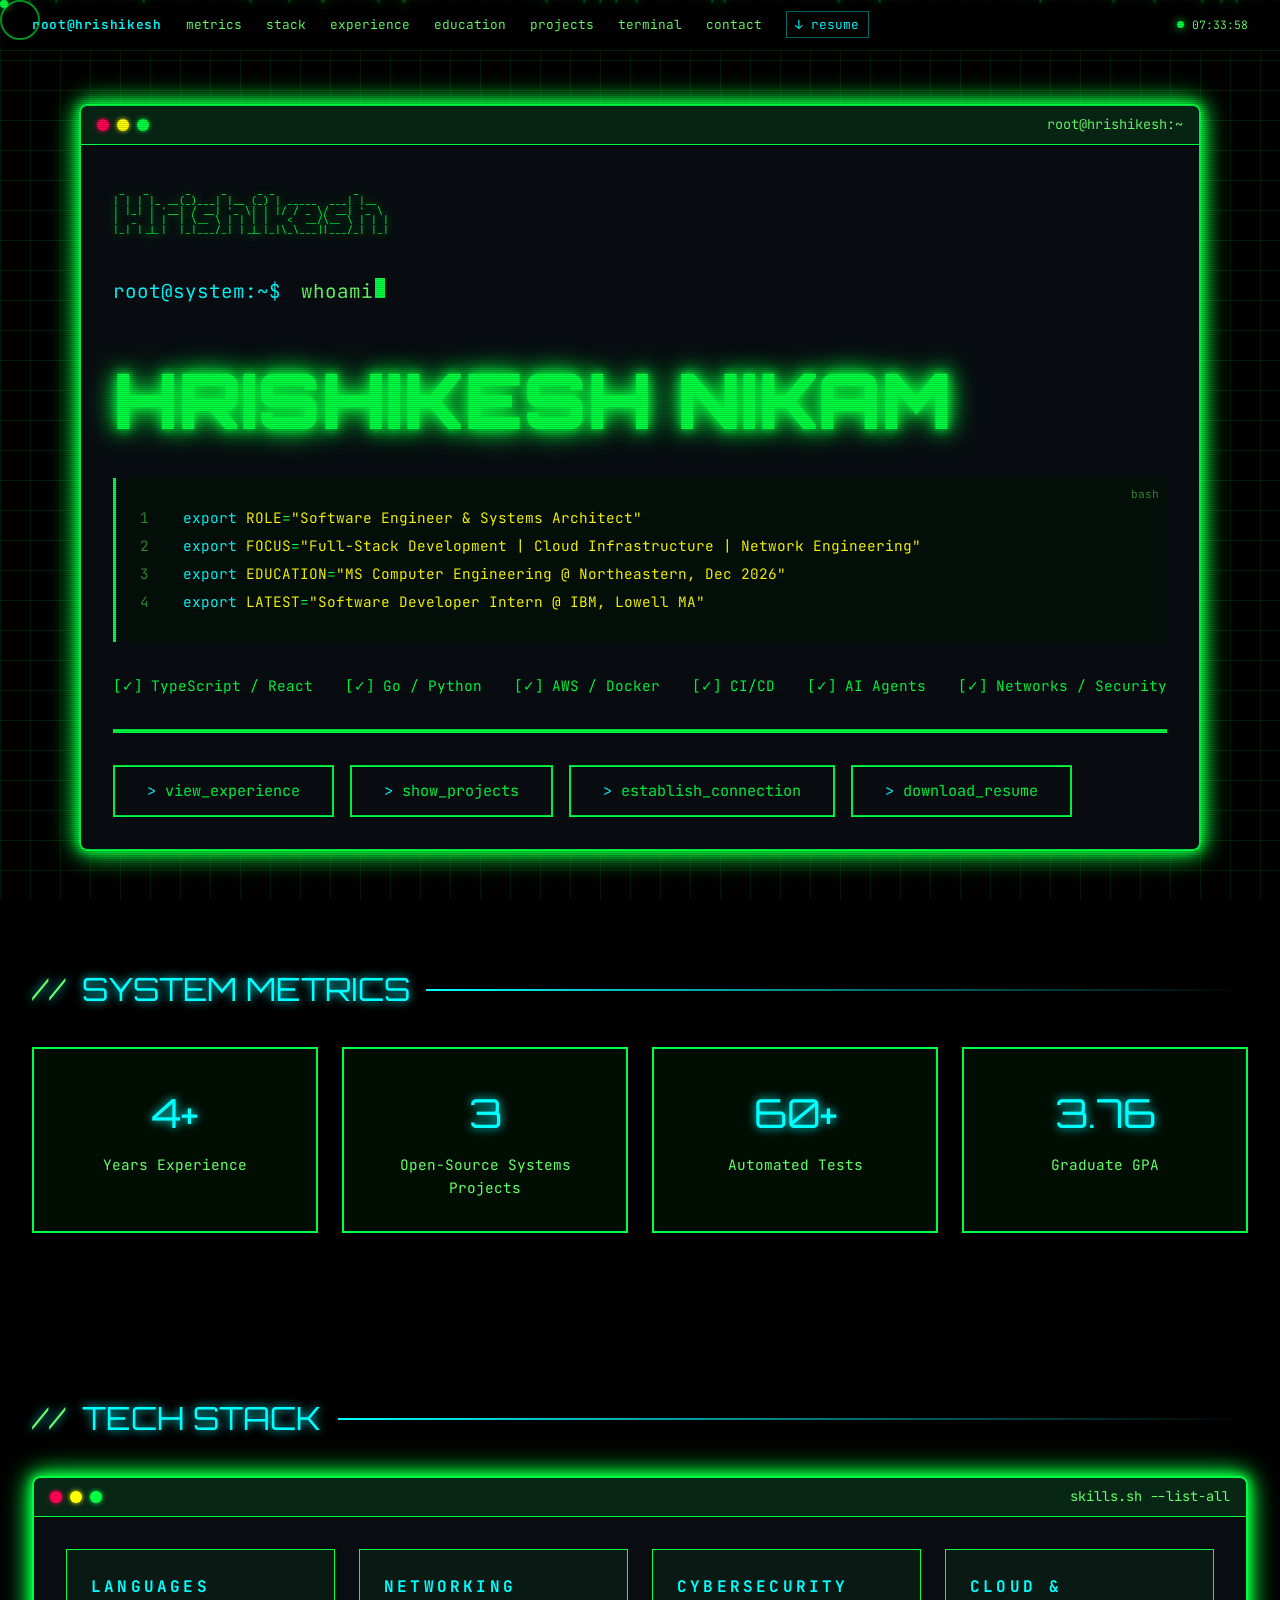
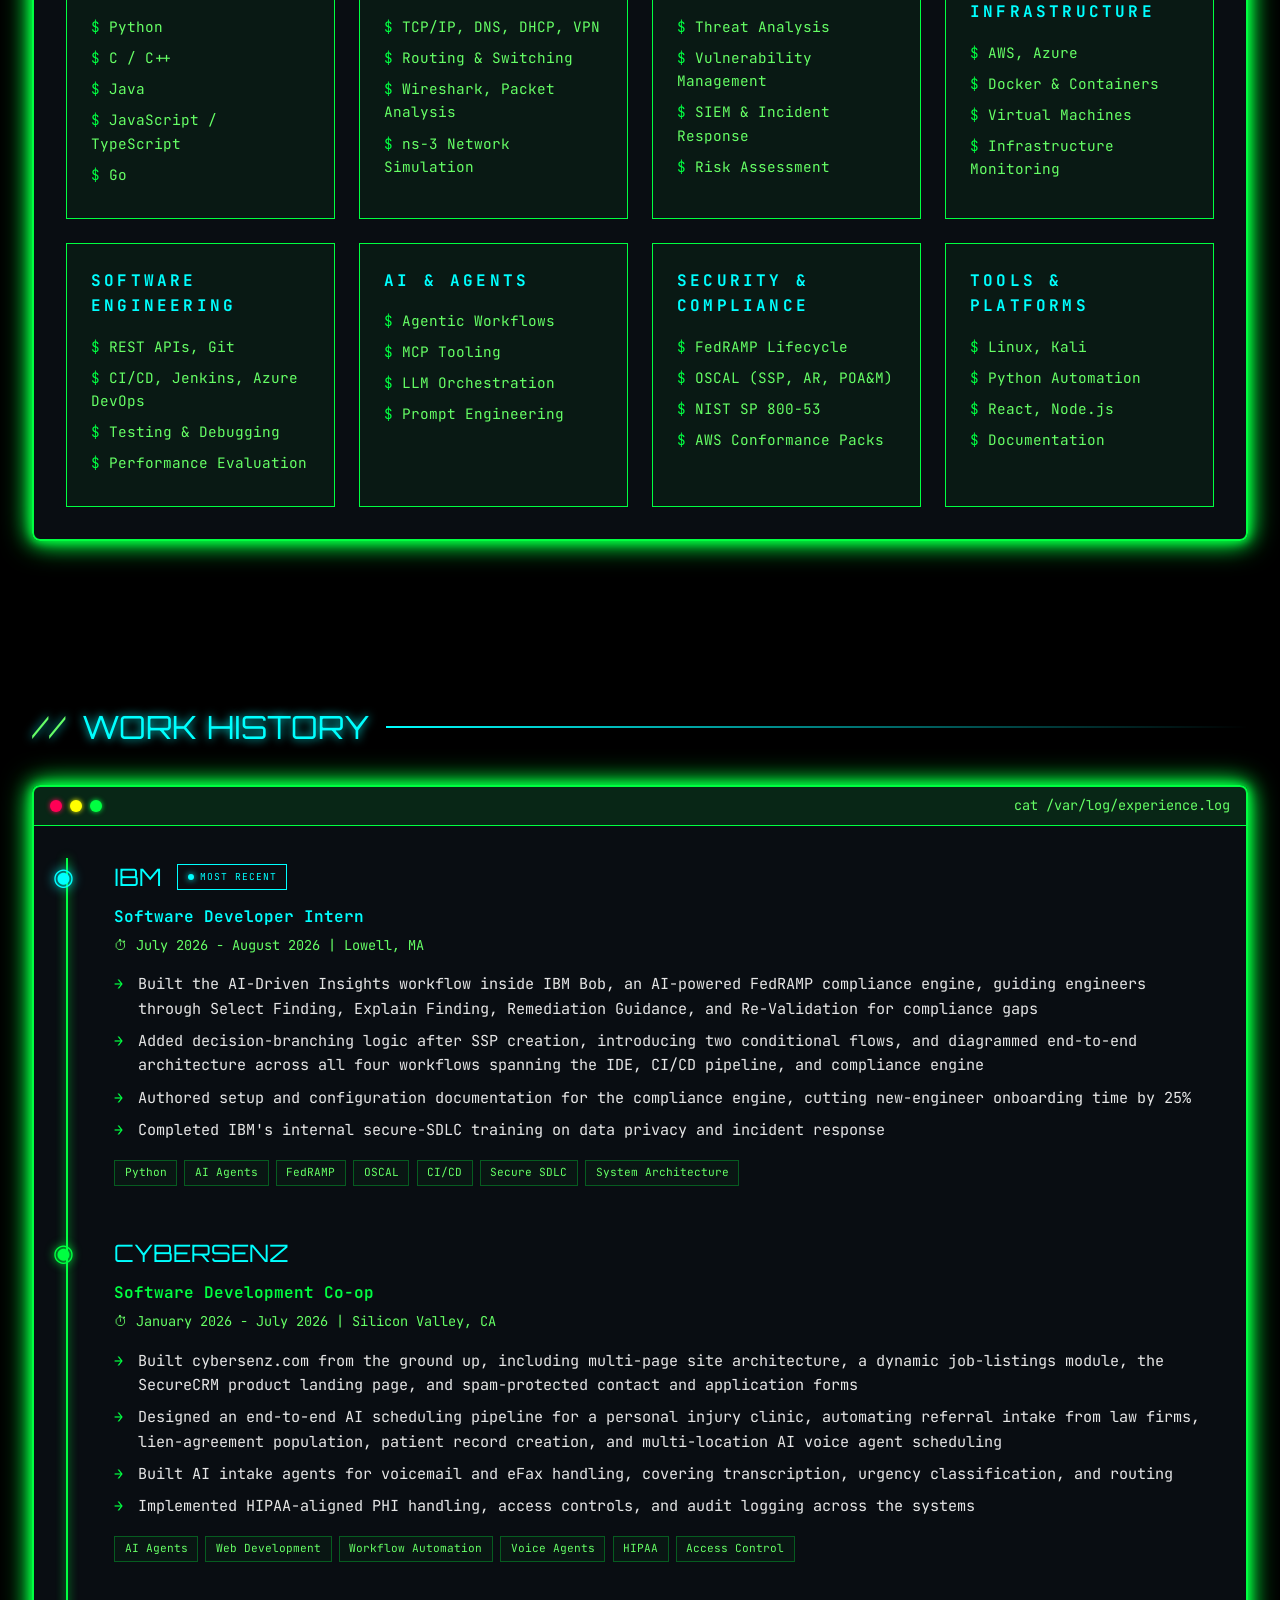
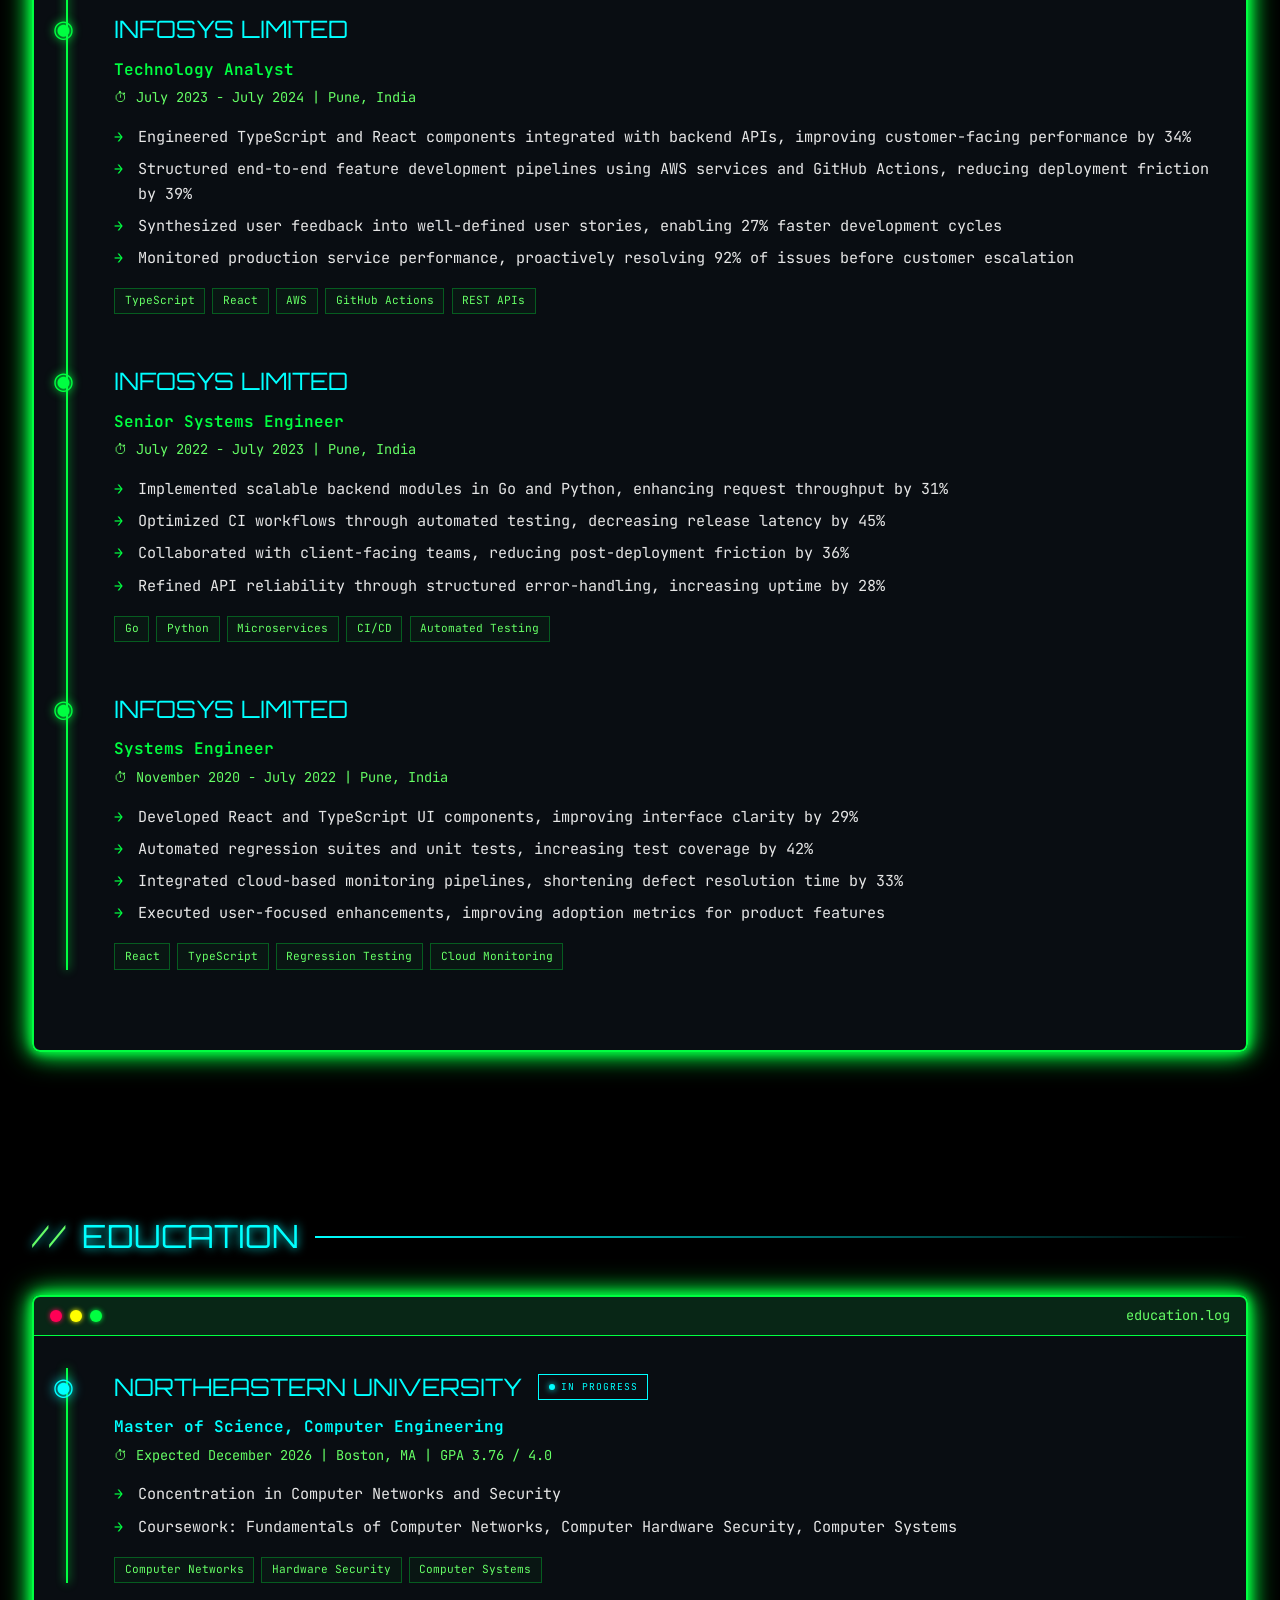
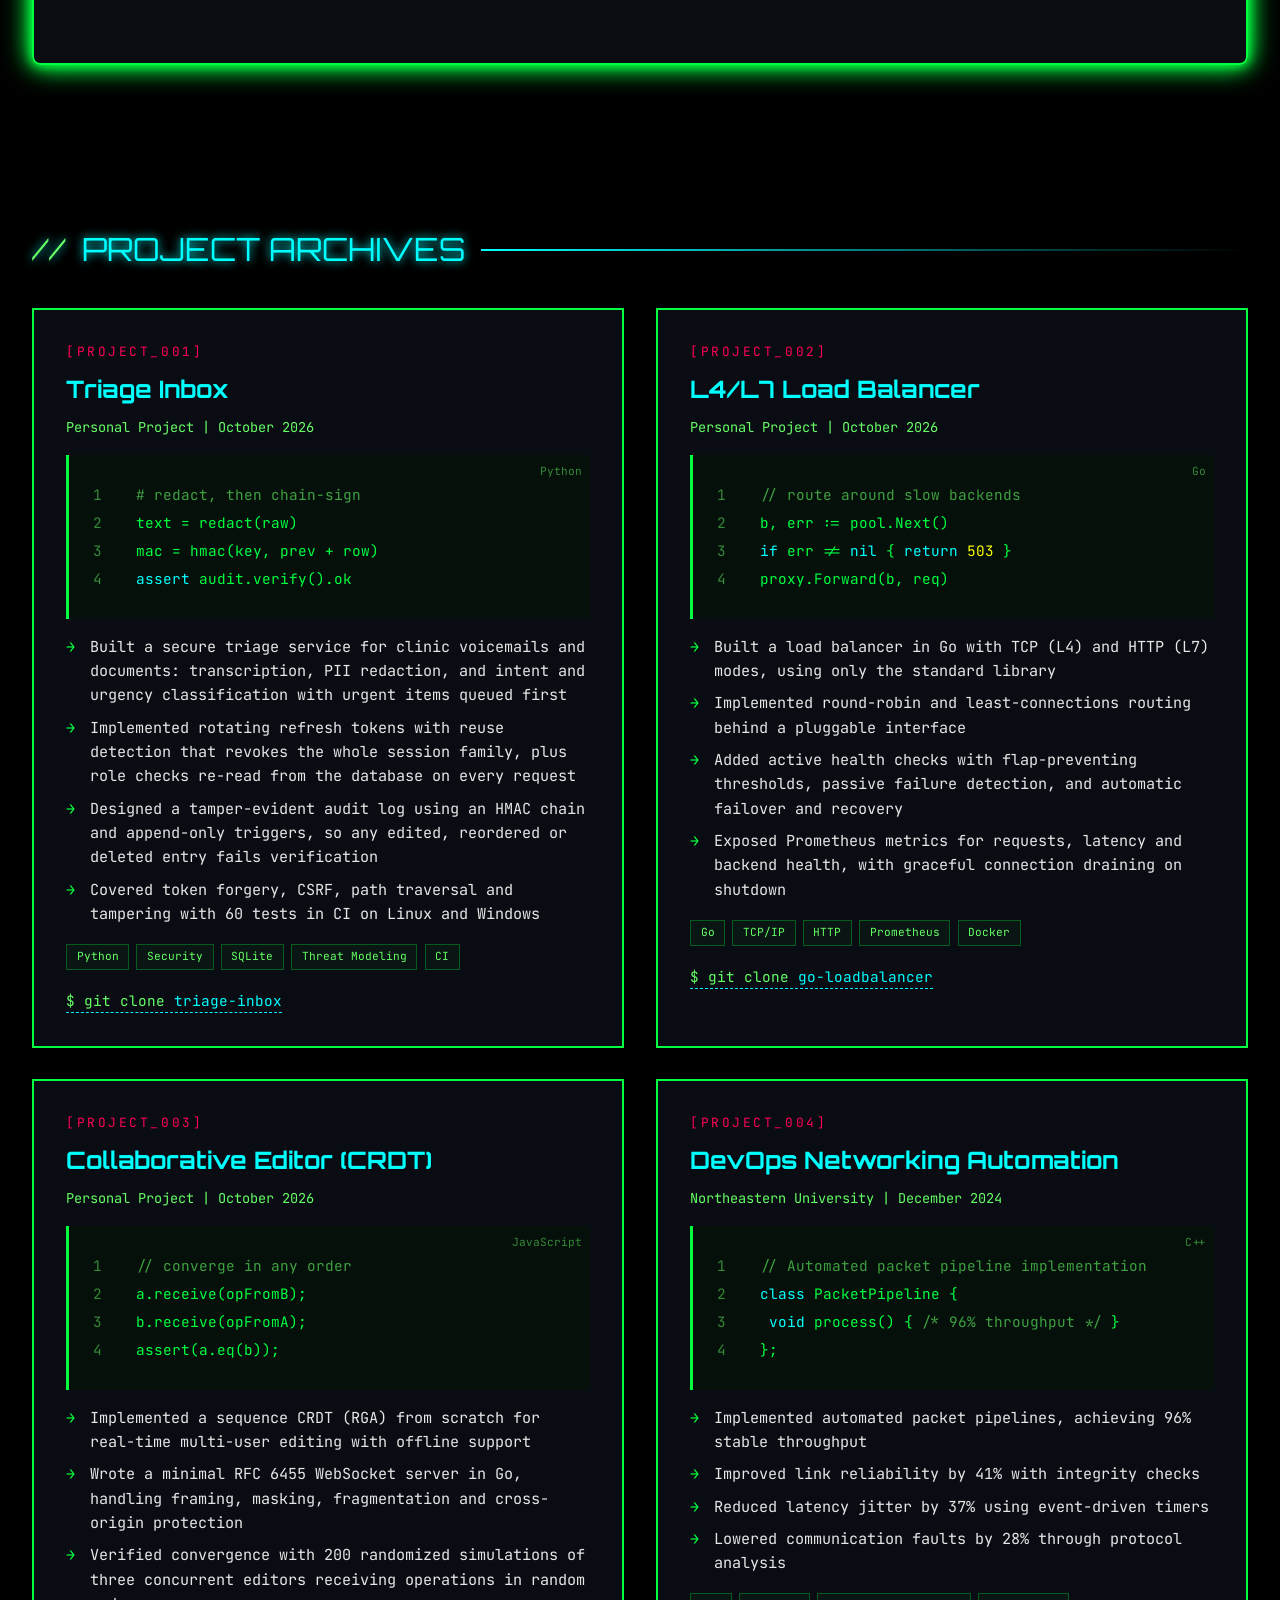
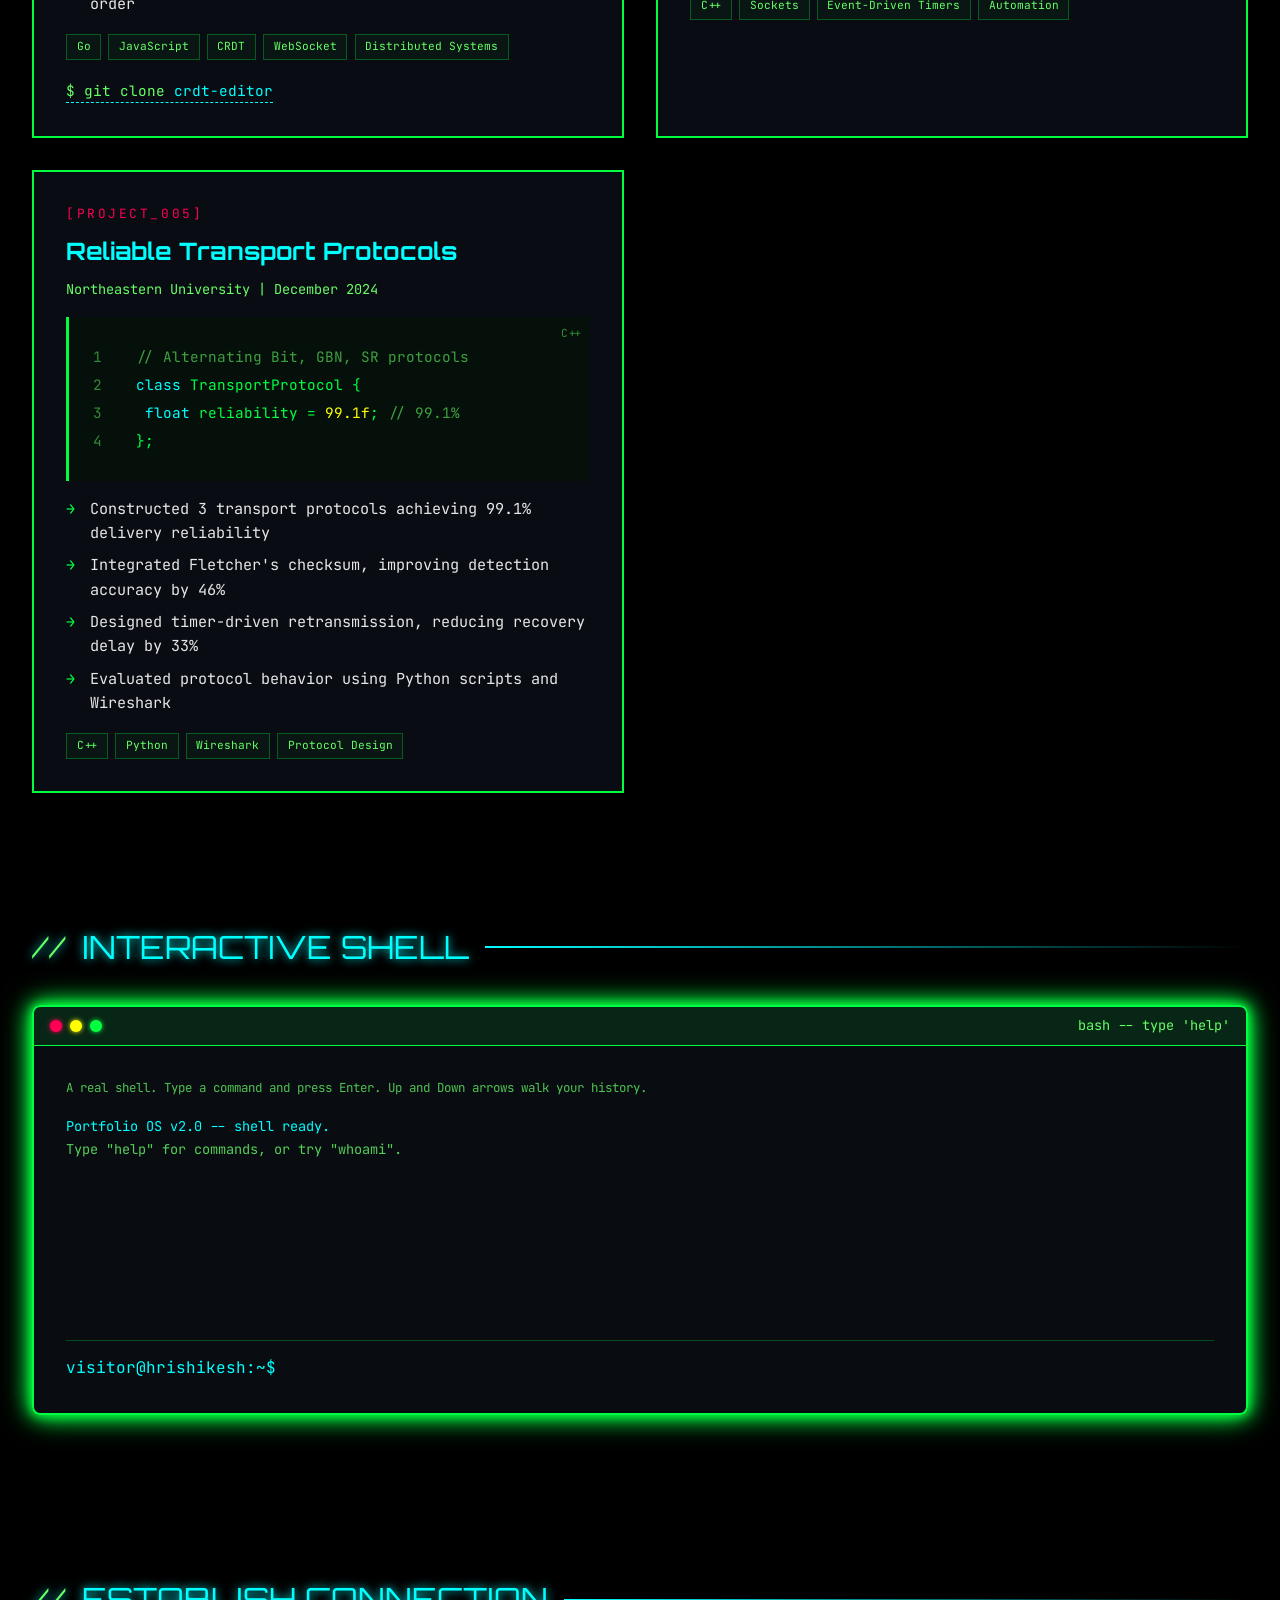
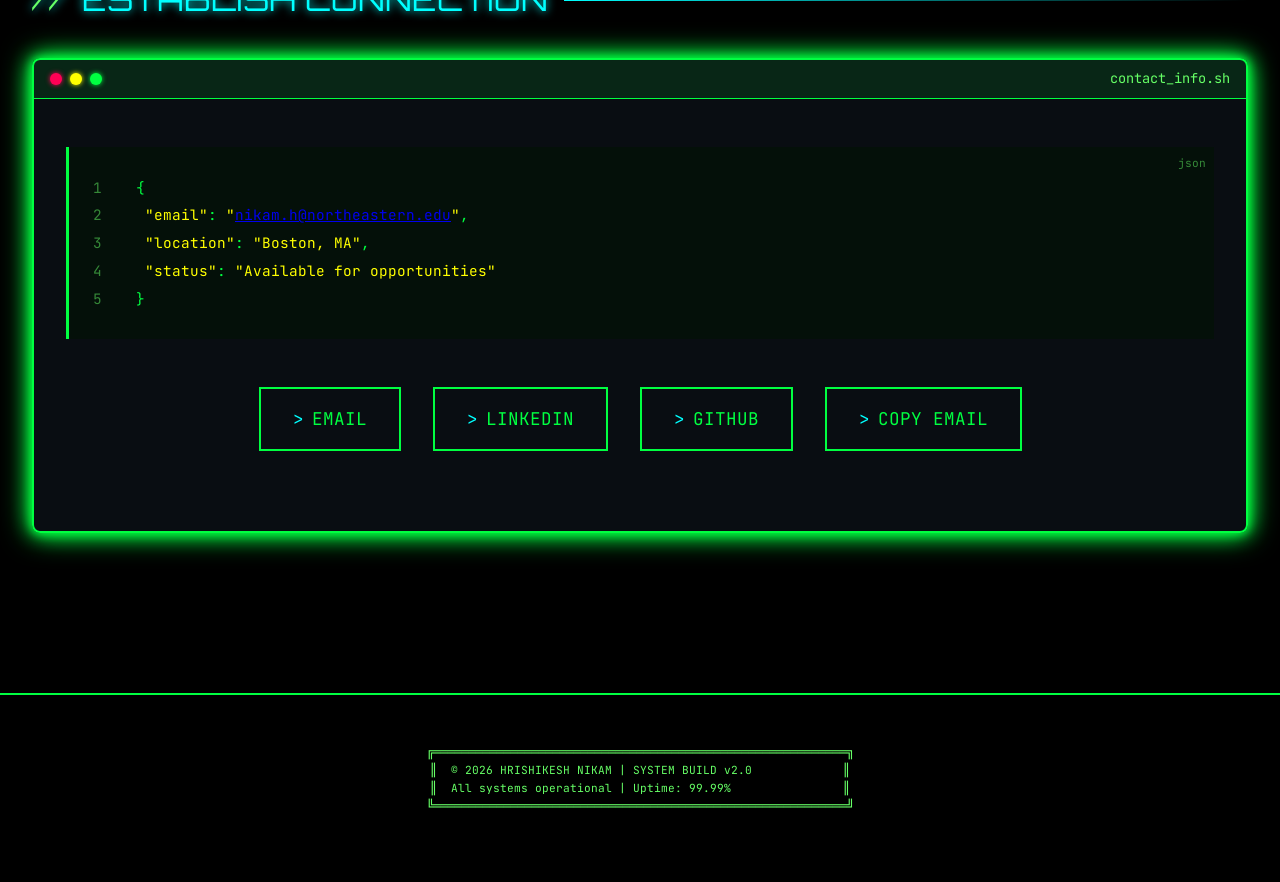
==== index.html @ 4befcb2c "Update index.html" ====
<!DOCTYPE html>
<html lang="en">
<head>
    <meta charset="UTF-8">
    <meta name="viewport" content="width=device-width, initial-scale=1.0">
    <title>Hrishikesh Nikam // Software Engineer</title>
    <meta name="description" content="Hrishikesh Nikam - Software Engineer. Full-stack development, cloud infrastructure, and AI agent workflows. MS Computer Engineering at Northeastern University, Boston.">
    <meta name="author" content="Hrishikesh Nikam">
    <meta name="theme-color" content="#00ff41">
    <meta property="og:type" content="website">
    <meta property="og:title" content="Hrishikesh Nikam - Software Engineer">
    <meta property="og:description" content="Full-stack development, cloud infrastructure, and AI agent workflows. Most recently building AI-driven FedRAMP compliance tooling at IBM.">
    <meta name="twitter:card" content="summary">
    <meta name="twitter:title" content="Hrishikesh Nikam - Software Engineer">
    <meta name="twitter:description" content="Full-stack development, cloud infrastructure, and AI agent workflows.">
    <link rel="icon" href="data:image/svg+xml,%3Csvg xmlns='http://www.w3.org/2000/svg' viewBox='0 0 32 32'%3E%3Crect width='32' height='32' fill='%23000'/%3E%3Ctext x='4' y='23' font-family='monospace' font-size='20' fill='%2300ff41'%3E%3E%3C/text%3E%3C/svg%3E">
    <link href="https://fonts.googleapis.com/css2?family=JetBrains+Mono:wght@400;600;700;800&family=Orbitron:wght@400;700;900&display=swap" rel="stylesheet">
    <style>
        :root {
            --bg: #000000;
            --bg-terminal: #0a0e14;
            --terminal-green: #00ff41;
            --terminal-cyan: #00ffff;
            --terminal-red: #ff0055;
            --terminal-yellow: #ffff00;
            --text: #e6e6e6;
            --text-dim: #66ff66;
            --border: #00ff41;
            --glow: 0 0 10px #00ff41, 0 0 20px #00ff41, 0 0 30px #00ff41;
        }

        * {
            margin: 0;
            padding: 0;
            box-sizing: border-box;
        }

        body {
            font-family: 'JetBrains Mono', monospace;
            background: var(--bg);
            color: var(--terminal-green);
            overflow-x: hidden;
            line-height: 1.6;
            position: relative;
            cursor: none;
        }

        /* Scanline overlay */
        body::before {
            content: '';
            position: fixed;
            top: 0;
            left: 0;
            width: 100%;
            height: 100%;
            background: repeating-linear-gradient(
                0deg,
                rgba(0, 0, 0, 0.15),
                rgba(0, 0, 0, 0.15) 1px,
                transparent 1px,
                transparent 2px
            );
            pointer-events: none;
            z-index: 9999;
            animation: scanline 8s linear infinite;
        }

        @keyframes scanline {
            0% { transform: translateY(0); }
            100% { transform: translateY(100px); }
        }

        /* Matrix rain background */
        #matrix-canvas {
            position: fixed;
            top: 0;
            left: 0;
            width: 100%;
            height: 100%;
            z-index: 0;
            opacity: 0.15;
        }

        /* Terminal grid */
        .grid-bg {
            position: fixed;
            width: 100%;
            height: 100%;
            background-image: 
                linear-gradient(rgba(0, 255, 65, 0.1) 1px, transparent 1px),
                linear-gradient(90deg, rgba(0, 255, 65, 0.1) 1px, transparent 1px);
            background-size: 30px 30px;
            z-index: 1;
            pointer-events: none;
            animation: gridMove 20s linear infinite;
        }

        @keyframes gridMove {
            0% { transform: translate(0, 0); }
            100% { transform: translate(30px, 30px); }
        }

        /* Custom Cursor */
        /* Custom Cursor - Optimized for 60fps */
        .cursor-dot {
            width: 8px;
            height: 8px;
            background: var(--terminal-green);
            border-radius: 50%;
            position: fixed;
            top: 0;
            left: 0;
            pointer-events: none;
            z-index: 9998;
            box-shadow: 0 0 10px var(--terminal-green);
            will-change: transform;
            transition: transform 0.1s cubic-bezier(0.25, 0.46, 0.45, 0.94);
        }

        .cursor-ring {
            width: 40px;
            height: 40px;
            border: 2px solid var(--terminal-green);
            border-radius: 50%;
            position: fixed;
            top: 0;
            left: 0;
            pointer-events: none;
            z-index: 9997;
            opacity: 0.6;
            will-change: transform;
            transition: transform 0.15s cubic-bezier(0.25, 0.46, 0.45, 0.94), 
                        border-color 0.2s ease;
        }

        /* Floating Particles */
        .particles {
            position: fixed;
            width: 100%;
            height: 100%;
            pointer-events: none;
            z-index: 1;
        }

        .particle {
            position: absolute;
            width: 3px;
            height: 3px;
            background: var(--terminal-green);
            border-radius: 50%;
            box-shadow: 0 0 5px var(--terminal-green);
            animation: particleFloat 15s ease-in-out infinite;
        }

        @keyframes particleFloat {
            0%, 100% {
                transform: translateY(0) translateX(0);
                opacity: 0;
            }
            10% {
                opacity: 1;
            }
            90% {
                opacity: 1;
            }
            100% {
                transform: translateY(-100vh) translateX(50px);
                opacity: 0;
            }
        }

        /* Boot sequence */
        #boot-sequence {
            position: fixed;
            top: 0;
            left: 0;
            width: 100%;
            height: 100%;
            background: #000;
            z-index: 10000;
            display: flex;
            align-items: center;
            justify-content: center;
            animation: fadeOut 0.5s ease 4s forwards;
            overflow: hidden;
        }

        @keyframes fadeOut {
            to {
                opacity: 0;
                visibility: hidden;
            }
        }

        .boot-container {
            position: relative;
            width: 100%;
            height: 100%;
            display: flex;
            align-items: center;
            justify-content: center;
        }

        /* Radar Effect */
        .radar-bg {
            position: absolute;
            top: 50%;
            left: 50%;
            transform: translate(-50%, -50%);
            width: 100%;
            height: 100%;
            pointer-events: none;
        }

        .radar-circle {
            position: absolute;
            top: 50%;
            left: 50%;
            transform: translate(-50%, -50%);
            border: 2px solid var(--terminal-green);
            border-radius: 50%;
            opacity: 0;
            animation: radarPulse 3s ease-out infinite;
        }

        .radar-circle:nth-child(1) {
            width: 200px;
            height: 200px;
            animation-delay: 0s;
        }

        .radar-circle:nth-child(2) {
            width: 400px;
            height: 400px;
            animation-delay: 0.5s;
        }

        .radar-circle:nth-child(3) {
            width: 600px;
            height: 600px;
            animation-delay: 1s;
        }

        .radar-circle:nth-child(4) {
            width: 800px;
            height: 800px;
            animation-delay: 1.5s;
        }

        @keyframes radarPulse {
            0% {
                opacity: 0;
                transform: translate(-50%, -50%) scale(0.5);
            }
            20% {
                opacity: 0.8;
            }
            100% {
                opacity: 0;
                transform: translate(-50%, -50%) scale(1.5);
            }
        }

        .scan-line {
            position: absolute;
            top: 50%;
            left: 50%;
            width: 2px;
            height: 400px;
            background: linear-gradient(to bottom, transparent, var(--terminal-green), transparent);
            transform-origin: center top;
            transform: translate(-50%, -50%) rotate(0deg);
            animation: radarScan 4s linear infinite;
            opacity: 0.6;
            box-shadow: 0 0 20px var(--terminal-green);
        }

        @keyframes radarScan {
            from { transform: translate(-50%, -50%) rotate(0deg); }
            to { transform: translate(-50%, -50%) rotate(360deg); }
        }

        .grid-pulse {
            position: absolute;
            top: 0;
            left: 0;
            width: 100%;
            height: 100%;
            background-image: 
                linear-gradient(rgba(0, 255, 136, 0.1) 1px, transparent 1px),
                linear-gradient(90deg, rgba(0, 255, 136, 0.1) 1px, transparent 1px);
            background-size: 50px 50px;
            animation: gridPulse 2s ease-in-out infinite;
            pointer-events: none;
        }

        @keyframes gridPulse {
            0%, 100% { opacity: 0.3; }
            50% { opacity: 0.8; }
        }

        /* Boot terminal box */
        .boot-terminal-box {
            max-width: 900px;
            position: relative;
            z-index: 2;
            background: rgba(10, 14, 20, 0.95);
            border: 2px solid var(--terminal-green);
            box-shadow: 0 0 40px var(--terminal-green);
            border-radius: 8px;
            overflow: hidden;
            animation: boxGlow 2s ease-in-out infinite alternate;
        }

        @keyframes boxGlow {
            from { box-shadow: 0 0 30px rgba(0, 255, 65, 0.5); }
            to { box-shadow: 0 0 60px rgba(0, 255, 65, 0.8); }
        }

        .boot-header {
            background: rgba(0, 255, 65, 0.1);
            border-bottom: 1px solid var(--terminal-green);
            padding: 0.75rem 1rem;
            display: flex;
            align-items: center;
            gap: 0.5rem;
        }

        .boot-dot {
            width: 12px;
            height: 12px;
            border-radius: 50%;
        }

        .boot-dot.red {
            background: var(--terminal-red);
            box-shadow: 0 0 8px var(--terminal-red);
        }

        .boot-dot.yellow {
            background: var(--terminal-yellow);
            box-shadow: 0 0 8px var(--terminal-yellow);
        }

        .boot-dot.green {
            background: var(--terminal-green);
            box-shadow: 0 0 8px var(--terminal-green);
            animation: pulse 2s ease-in-out infinite;
        }

        @keyframes pulse {
            0%, 100% { opacity: 1; transform: scale(1); }
            50% { opacity: 0.5; transform: scale(1.2); }
        }

        .boot-title {
            margin-left: auto;
            font-size: 0.85rem;
            color: var(--text-dim);
        }

        .boot-text {
            padding: 3rem;
        }

        .boot-line {
            opacity: 0;
            animation: bootLine 0.1s ease forwards;
            margin: 1.2rem 0;
            font-size: 1.1rem;
            letter-spacing: 0.05em;
        }

        @keyframes bootLine {
            to { opacity: 1; }
        }

        .boot-line.success::before {
            content: '[✓] ';
            color: var(--terminal-green);
            font-weight: bold;
        }

        .boot-progress {
            width: 100%;
            height: 6px;
            background: rgba(0, 255, 65, 0.15);
            margin-top: 2rem;
            position: relative;
            overflow: hidden;
            border-radius: 3px;
        }

        .boot-progress-bar {
            height: 100%;
            background: var(--terminal-green);
            box-shadow: 0 0 15px var(--terminal-green);
            animation: bootProgress 3.5s ease-in-out forwards;
            border-radius: 3px;
        }

        @keyframes bootProgress {
            0% { width: 0%; }
            100% { width: 100%; }
        }

        /* Container */
        .container {
            position: relative;
            z-index: 2;
            max-width: 1400px;
            margin: 0 auto;
            padding: 0 2rem;
        }

        /* Terminal window */
        .terminal-window {
            background: rgba(10, 14, 20, 0.95);
            border: 2px solid var(--border);
            border-radius: 8px;
            margin: 2rem 0;
            box-shadow: var(--glow);
            animation: terminalGlow 2s ease-in-out infinite alternate;
            transition: transform 0.3s cubic-bezier(0.25, 0.46, 0.45, 0.94), box-shadow 0.3s ease;
            will-change: transform, box-shadow;
        }

        @keyframes terminalGlow {
            from { box-shadow: 0 0 10px rgba(0, 255, 65, 0.5); }
            to { box-shadow: 0 0 30px rgba(0, 255, 65, 0.8), 0 0 60px rgba(0, 255, 65, 0.4); }
        }

        .terminal-window:hover {
            transform: translateY(-5px);
            box-shadow: 0 0 50px rgba(0, 255, 65, 0.6), 0 0 80px rgba(0, 255, 65, 0.3);
        }

        /* Content panels stay flat on hover so long text never warps or clips */
        .terminal-window.no-tilt:hover {
            transform: none;
            border-color: rgba(0, 255, 65, 0.75);
            box-shadow: 0 0 40px rgba(0, 255, 65, 0.45), 0 0 70px rgba(0, 255, 65, 0.2);
        }

        .terminal-header {
            background: rgba(0, 255, 65, 0.1);
            border-bottom: 1px solid var(--border);
            padding: 0.5rem 1rem;
            display: flex;
            align-items: center;
            gap: 0.5rem;
        }

        .terminal-button {
            width: 12px;
            height: 12px;
            border-radius: 50%;
            background: var(--terminal-red);
            box-shadow: 0 0 5px var(--terminal-red);
        }

        .terminal-button:nth-child(2) {
            background: var(--terminal-yellow);
            box-shadow: 0 0 5px var(--terminal-yellow);
        }

        .terminal-button:nth-child(3) {
            background: var(--terminal-green);
            box-shadow: 0 0 5px var(--terminal-green);
        }

        .terminal-title {
            margin-left: auto;
            font-size: 0.85rem;
            color: var(--text-dim);
        }

        .terminal-content {
            padding: 2rem;
        }

        /* Header */
        header {
            min-height: 100vh;
            display: flex;
            align-items: center;
            justify-content: center;
            position: relative;
            padding-top: 3.5rem;
        }

        .ascii-art {
            font-size: 0.6rem;
            line-height: 1;
            color: var(--terminal-green);
            text-shadow: 0 0 10px var(--terminal-green);
            white-space: pre;
            margin-bottom: 2rem;
            animation: glitch 5s infinite;
        }

        @keyframes glitch {
            0%, 90%, 100% { transform: translate(0); }
            91% { transform: translate(-2px, 2px); }
            92% { transform: translate(2px, -2px); }
            93% { transform: translate(-2px, 2px); }
            94% { transform: translate(2px, -2px); }
        }

        .glitch-text {
            font-family: 'Orbitron', monospace;
            font-size: clamp(2.5rem, 6vw, 5rem);
            font-weight: 900;
            color: var(--terminal-green);
            text-shadow: var(--glow);
            position: relative;
            display: inline-block;
            animation: glitchTitle 10s infinite;
        }

        @keyframes glitchTitle {
            0%, 95%, 100% { 
                text-shadow: var(--glow);
            }
            96% {
                text-shadow: 
                    2px 2px var(--terminal-red),
                    -2px -2px var(--terminal-cyan);
            }
            97% {
                text-shadow: 
                    -2px 2px var(--terminal-cyan),
                    2px -2px var(--terminal-red);
            }
        }

        .prompt {
            color: var(--terminal-cyan);
            margin-right: 0.5rem;
        }

        .cursor {
            display: inline-block;
            width: 10px;
            height: 20px;
            background: var(--terminal-green);
            animation: blink 1s infinite;
            margin-left: 2px;
        }

        @keyframes blink {
            0%, 49% { opacity: 1; }
            50%, 100% { opacity: 0; }
        }

        .typing-text {
            font-size: 1.2rem;
            margin: 2rem 0;
            color: var(--text-dim);
        }

        .status-bar {
            display: flex;
            gap: 2rem;
            flex-wrap: wrap;
            margin: 2rem 0;
            font-size: 0.9rem;
        }

        .status-item {
            display: flex;
            align-items: center;
            gap: 0.5rem;
        }

        .status-item::before {
            content: '[✓]';
            color: var(--terminal-green);
        }

        /* Code blocks */
        .code-block {
            background: rgba(0, 20, 0, 0.5);
            border-left: 3px solid var(--terminal-green);
            padding: 1.5rem;
            margin: 1rem 0;
            font-size: 0.9rem;
            position: relative;
            overflow: hidden;
        }

        .code-block::before {
            content: attr(data-lang);
            position: absolute;
            top: 0.5rem;
            right: 0.5rem;
            font-size: 0.7rem;
            color: var(--text-dim);
            opacity: 0.5;
        }

        .code-line {
            display: block;
            margin: 0.3rem 0;
        }

        .code-line::before {
            content: attr(data-line);
            display: inline-block;
            width: 3ch;
            margin-right: 1rem;
            color: var(--text-dim);
            opacity: 0.5;
        }

        .keyword { color: var(--terminal-cyan); }
        .string { color: var(--terminal-yellow); }
        .function { color: var(--terminal-green); }
        .comment { color: var(--text-dim); opacity: 0.6; }

        /* Command buttons */
        .command-buttons {
            display: flex;
            gap: 1rem;
            flex-wrap: wrap;
            margin-top: 2rem;
        }

        .cmd-btn {
            background: transparent;
            border: 2px solid var(--terminal-green);
            color: var(--terminal-green);
            padding: 0.75rem 2rem;
            font-family: 'JetBrains Mono', monospace;
            font-size: 0.95rem;
            position: relative;
            overflow: hidden;
            transition: all 0.3s ease;
            text-decoration: none;
            display: inline-block;
        }

        .cmd-btn::before {
            content: '> ';
            color: var(--terminal-cyan);
        }

        .cmd-btn::after {
            content: '';
            position: absolute;
            top: 0;
            left: -100%;
            width: 100%;
            height: 100%;
            background: var(--terminal-green);
            transition: left 0.3s ease;
            z-index: -1;
        }

        .cmd-btn:hover {
            color: #000;
            box-shadow: 0 0 20px var(--terminal-green);
        }

        .cmd-btn:hover::after {
            left: 0;
        }

        /* Loading bar */
        .loading-bar {
            width: 100%;
            height: 4px;
            background: rgba(0, 255, 65, 0.2);
            position: relative;
            overflow: hidden;
            margin: 1rem 0;
        }

        .loading-bar::after {
            content: '';
            position: absolute;
            top: 0;
            left: 0;
            height: 100%;
            width: 0;
            background: var(--terminal-green);
            box-shadow: 0 0 10px var(--terminal-green);
            animation: load 2s ease-in-out forwards;
        }

        @keyframes load {
            to { width: 100%; }
        }

        /* Section styling */
        section {
            padding: 4rem 0;
        }

        .section-header {
            font-family: 'Orbitron', monospace;
            font-size: 2rem;
            color: var(--terminal-cyan);
            margin-bottom: 2rem;
            text-shadow: 0 0 10px var(--terminal-cyan);
            display: flex;
            align-items: center;
            gap: 1rem;
        }

        .section-header::before {
            content: '//';
            color: var(--text-dim);
        }

        .section-header::after {
            content: '';
            flex: 1;
            height: 2px;
            background: linear-gradient(90deg, var(--terminal-cyan), transparent);
        }

        /* Stats */
        .stats-grid {
            display: grid;
            grid-template-columns: repeat(auto-fit, minmax(200px, 1fr));
            gap: 1.5rem;
            margin: 2rem 0;
        }

        .stat-box {
            background: rgba(0, 255, 65, 0.05);
            border: 2px solid var(--terminal-green);
            padding: 2rem;
            text-align: center;
            position: relative;
            overflow: hidden;
            transition: transform 0.3s cubic-bezier(0.25, 0.46, 0.45, 0.94), box-shadow 0.3s ease;
            will-change: transform;
        }

        .stat-box::before {
            content: '';
            position: absolute;
            top: 0;
            left: -100%;
            width: 100%;
            height: 100%;
            background: linear-gradient(90deg, transparent, rgba(0, 255, 65, 0.1), transparent);
            animation: scan 3s infinite;
        }

        @keyframes scan {
            0% { left: -100%; }
            100% { left: 100%; }
        }

        .stat-box:hover {
            transform: scale(1.05);
            box-shadow: 0 0 30px rgba(0, 255, 65, 0.5);
        }

        .stat-number {
            font-family: 'Orbitron', monospace;
            font-size: 2.5rem;
            color: var(--terminal-cyan);
            text-shadow: 0 0 10px var(--terminal-cyan);
            margin-bottom: 0.5rem;
        }

        .stat-label {
            color: var(--text-dim);
            font-size: 0.9rem;
        }

        /* Skills */
        .skills-grid {
            display: grid;
            grid-template-columns: repeat(auto-fit, minmax(250px, 1fr));
            gap: 1.5rem;
        }

        .skill-category {
            background: rgba(0, 255, 65, 0.05);
            border: 1px solid var(--terminal-green);
            padding: 1.5rem;
            position: relative;
            transition: all 0.3s ease;
        }

        .skill-category::before {
            content: '';
            position: absolute;
            top: 0;
            left: 0;
            width: 0;
            height: 2px;
            background: var(--terminal-green);
            transition: width 0.3s ease;
        }

        .skill-category:hover {
            background: rgba(0, 255, 65, 0.1);
            box-shadow: 0 0 20px rgba(0, 255, 65, 0.3);
            transform: translateX(5px);
        }

        .skill-category:hover::before {
            width: 100%;
        }

        .skill-category h3 {
            color: var(--terminal-cyan);
            margin-bottom: 1rem;
            font-size: 1rem;
            text-transform: uppercase;
            letter-spacing: 0.2em;
        }

        .skill-category ul {
            list-style: none;
        }

        .skill-category li {
            margin: 0.5rem 0;
            color: var(--text-dim);
            font-size: 0.9rem;
        }

        .skill-category li::before {
            content: '$ ';
            color: var(--terminal-green);
        }

        /* Timeline */
        .timeline {
            position: relative;
            padding-left: 3rem;
        }

        .timeline::before {
            content: '';
            position: absolute;
            left: 0;
            top: 0;
            bottom: 0;
            width: 2px;
            background: var(--terminal-green);
            box-shadow: 0 0 10px var(--terminal-green);
        }

        .timeline-item {
            margin-bottom: 3rem;
            position: relative;
            transition: all 0.3s ease;
        }

        .timeline-item:hover {
            transform: translateX(10px);
        }

        .timeline-item::before {
            content: '◉';
            position: absolute;
            left: -3.8rem;
            top: 0;
            font-size: 1.5rem;
            color: var(--terminal-green);
            text-shadow: 0 0 10px var(--terminal-green);
            animation: pulse 2s infinite;
        }

        .job-title {
            font-family: 'Orbitron', monospace;
            font-size: 1.5rem;
            color: var(--terminal-cyan);
            margin-bottom: 0.5rem;
            display: flex;
            align-items: center;
            flex-wrap: wrap;
            gap: 1rem;
            row-gap: 0.5rem;
        }

        .job-role {
            color: var(--terminal-green);
            font-weight: 600;
            margin-bottom: 0.3rem;
        }

        .job-period {
            color: var(--text-dim);
            font-size: 0.85rem;
            margin-bottom: 1rem;
        }

        .job-period::before {
            content: '⏱ ';
        }

        .achievements {
            list-style: none;
        }

        .achievements li {
            margin: 0.5rem 0;
            padding-left: 1.5rem;
            position: relative;
            color: var(--text);
            font-size: 0.95rem;
        }

        .achievements li::before {
            content: '→';
            position: absolute;
            left: 0;
            color: var(--terminal-green);
        }

        /* Projects */
        .projects-grid {
            display: grid;
            grid-template-columns: repeat(auto-fit, minmax(400px, 1fr));
            gap: 2rem;
        }

        .project-card {
            background: rgba(10, 14, 20, 0.9);
            border: 2px solid var(--terminal-green);
            padding: 2rem;
            position: relative;
            transition: transform 0.3s cubic-bezier(0.25, 0.46, 0.45, 0.94), box-shadow 0.3s ease;
            will-change: transform;
        }

        .project-card::before {
            content: '';
            position: absolute;
            top: -2px;
            left: -2px;
            right: -2px;
            bottom: -2px;
            background: linear-gradient(45deg, var(--terminal-green), var(--terminal-cyan));
            z-index: -1;
            opacity: 0;
            transition: opacity 0.3s ease;
        }

        .project-card:hover {
            transform: translateY(-5px);
            border-color: var(--terminal-cyan);
            box-shadow: 0 0 18px rgba(0, 255, 65, 0.35);
        }

        /* The gradient layer painted over the whole card on hover (the card's
           transform puts it above the background), so it stays hidden. */
        .project-card:hover::before {
            opacity: 0;
        }

        .project-id {
            color: var(--terminal-red);
            font-size: 0.8rem;
            margin-bottom: 0.5rem;
            letter-spacing: 0.2em;
        }

        .project-id::before {
            content: '[PROJECT_';
        }

        .project-id::after {
            content: ']';
        }

        .project-title {
            font-family: 'Orbitron', monospace;
            color: var(--terminal-cyan);
            font-size: 1.5rem;
            margin-bottom: 0.5rem;
        }

        .project-meta {
            color: var(--text-dim);
            font-size: 0.85rem;
            margin-bottom: 1rem;
        }

        .project-link {
            display: inline-block;
            margin-top: 1.2rem;
            color: var(--terminal-cyan);
            text-decoration: none;
            font-size: 0.9rem;
            border-bottom: 1px dashed var(--terminal-cyan);
        }

        .project-link::before {
            content: '$ git clone ';
            color: var(--text-dim);
        }

        .project-link:hover,
        .project-link:focus-visible {
            color: var(--terminal-green);
            border-bottom-color: var(--terminal-green);
        }

        /* Contact */
        .contact-links {
            display: flex;
            gap: 2rem;
            flex-wrap: wrap;
            justify-content: center;
            margin: 3rem 0;
        }

        .contact-link {
            color: var(--terminal-green);
            text-decoration: none;
            font-size: 1.1rem;
            padding: 1rem 2rem;
            border: 2px solid var(--terminal-green);
            transition: all 0.3s ease;
            position: relative;
            overflow: hidden;
        }

        .contact-link::before {
            content: '>';
            margin-right: 0.5rem;
            color: var(--terminal-cyan);
        }

        .contact-link:hover {
            background: var(--terminal-green);
            color: #000;
            box-shadow: 0 0 20px var(--terminal-green);
            transform: scale(1.05);
        }

        /* Footer */
        footer {
            border-top: 2px solid var(--terminal-green);
            padding: 2rem;
            text-align: center;
            margin-top: 4rem;
        }

        .footer-ascii {
            font-size: 0.7rem;
            color: var(--text-dim);
            white-space: pre;
            margin-bottom: 1rem;
        }

        /* Scroll Animations */
        .scroll-fade-up {
            opacity: 0;
            transform: translateY(50px);
            transition: all 0.8s cubic-bezier(0.4, 0, 0.2, 1);
        }

        .scroll-fade-up.visible {
            opacity: 1;
            transform: translateY(0);
        }

        .scroll-slide-right {
            opacity: 0;
            transform: translateX(-50px);
            transition: all 0.8s cubic-bezier(0.4, 0, 0.2, 1);
        }

        .scroll-slide-right.visible {
            opacity: 1;
            transform: translateX(0);
        }

        .scroll-scale {
            opacity: 0;
            transform: scale(0.9);
            transition: all 0.8s cubic-bezier(0.4, 0, 0.2, 1);
        }

        .scroll-scale.visible {
            opacity: 1;
            transform: scale(1);
        }

        .stagger-1 { transition-delay: 0.1s; }
        .stagger-2 { transition-delay: 0.2s; }
        .stagger-3 { transition-delay: 0.3s; }
        .stagger-4 { transition-delay: 0.4s; }
        .stagger-5 { transition-delay: 0.5s; }
        .stagger-6 { transition-delay: 0.6s; }

        /* Ripple */
        .ripple {
            position: absolute;
            border-radius: 50%;
            background: rgba(0, 255, 136, 0.5);
            transform: scale(0);
            animation: ripple-animation 0.6s ease-out;
            pointer-events: none;
        }

        @keyframes ripple-animation {
            to {
                transform: scale(4);
                opacity: 0;
            }
        }

        /* Responsive */
        /* ===== Scroll progress meter ===== */
        .scroll-progress {
            position: fixed;
            top: 0;
            left: 0;
            height: 3px;
            width: 0%;
            background: linear-gradient(90deg, var(--terminal-green), var(--terminal-cyan));
            box-shadow: 0 0 12px var(--terminal-green);
            z-index: 9995;
            pointer-events: none;
        }

        /* ===== Fixed terminal nav ===== */
        .topnav {
            position: fixed;
            top: 0;
            left: 0;
            right: 0;
            z-index: 9990;
            display: flex;
            align-items: center;
            gap: 1.5rem;
            padding: 0.7rem 2rem;
            font-size: 0.8rem;
            background: rgba(0, 0, 0, 0.45);
            border-bottom: 1px solid rgba(0, 255, 65, 0.15);
            backdrop-filter: blur(6px);
            transition: background 0.35s ease, border-color 0.35s ease;
        }

        .topnav.scrolled {
            background: rgba(0, 0, 0, 0.92);
            border-bottom-color: rgba(0, 255, 65, 0.35);
        }

        .nav-brand {
            color: var(--terminal-cyan);
            font-weight: 700;
            letter-spacing: 0.05em;
        }

        .topnav a {
            color: var(--text-dim);
            text-decoration: none;
            transition: color 0.2s ease, text-shadow 0.2s ease;
        }

        .topnav a:hover,
        .topnav a.active {
            color: var(--terminal-green);
            text-shadow: 0 0 8px var(--terminal-green);
        }

        .topnav a.active::before {
            content: '> ';
        }

        .nav-status {
            margin-left: auto;
            display: flex;
            align-items: center;
            gap: 0.5rem;
            color: var(--text-dim);
            font-size: 0.72rem;
        }

        .nav-status .live-dot {
            width: 7px;
            height: 7px;
            border-radius: 50%;
            background: var(--terminal-green);
            box-shadow: 0 0 8px var(--terminal-green);
            animation: pulse 2s infinite;
        }

        section[id] {
            scroll-margin-top: 90px;
        }

        /* ===== Role badge ===== */
        .job-badge {
            display: inline-flex;
            align-items: center;
            gap: 0.4rem;
            padding: 0.25rem 0.6rem;
            border: 1px solid var(--terminal-cyan);
            color: var(--terminal-cyan);
            font-family: 'JetBrains Mono', monospace;
            font-size: 0.6rem;
            letter-spacing: 0.1em;
            vertical-align: middle;
            text-shadow: none;
        }

        .job-badge .dot {
            width: 6px;
            height: 6px;
            border-radius: 50%;
            background: var(--terminal-cyan);
            box-shadow: 0 0 6px var(--terminal-cyan);
            animation: blink 1.8s infinite;
        }

        .timeline-item.pending::before {
            color: var(--terminal-yellow);
            text-shadow: 0 0 10px var(--terminal-yellow);
        }

        .timeline-item.pending .job-role,
        .timeline-item.pending .job-period,
        .timeline-item.pending .achievements li {
            color: var(--terminal-yellow);
            opacity: 0.85;
        }

        .job-badge.draft {
            border-color: var(--terminal-yellow);
            color: var(--terminal-yellow);
        }

        .job-badge.draft .dot {
            background: var(--terminal-yellow);
            box-shadow: 0 0 6px var(--terminal-yellow);
        }

        .timeline-item.featured::before {
            color: var(--terminal-cyan);
            text-shadow: 0 0 12px var(--terminal-cyan);
        }

        .timeline-item.featured .job-role {
            color: var(--terminal-cyan);
        }

        /* ===== Tech tags ===== */
        .tech-tags {
            display: flex;
            flex-wrap: wrap;
            gap: 0.45rem;
            margin-top: 1.1rem;
        }

        .tech-tag {
            font-size: 0.7rem;
            color: var(--text-dim);
            border: 1px solid rgba(0, 255, 65, 0.3);
            background: rgba(0, 255, 65, 0.04);
            padding: 0.2rem 0.6rem;
            transition: color 0.2s ease, border-color 0.2s ease, background 0.2s ease;
        }

        .tech-tag:hover {
            color: var(--terminal-cyan);
            border-color: var(--terminal-cyan);
            background: rgba(0, 255, 255, 0.07);
        }

        /* ===== Keyboard focus ===== */
        a:focus-visible,
        button:focus-visible {
            outline: 2px solid var(--terminal-cyan);
            outline-offset: 3px;
        }

        /* ===== Resume chip in nav ===== */
        .nav-resume {
            color: var(--terminal-cyan) !important;
            border: 1px solid rgba(0, 255, 255, 0.45);
            padding: 0.15rem 0.55rem;
        }

        .nav-resume:hover {
            background: rgba(0, 255, 255, 0.1);
        }

        /* ===== Interactive shell ===== */
        .shell-hint {
            color: var(--text-dim);
            font-size: 0.78rem;
            opacity: 0.75;
            margin-bottom: 1rem;
        }

        .shell-output {
            min-height: 210px;
            max-height: 360px;
            overflow-y: auto;
            font-size: 0.85rem;
            padding-right: 0.5rem;
        }

        .shell-output::-webkit-scrollbar {
            width: 6px;
        }

        .shell-output::-webkit-scrollbar-track {
            background: rgba(0, 255, 65, 0.05);
        }

        .shell-output::-webkit-scrollbar-thumb {
            background: rgba(0, 255, 65, 0.4);
        }

        .shell-line {
            margin: 0.12rem 0;
            white-space: pre-wrap;
            color: var(--text);
            word-break: break-word;
        }

        .shell-line.cmd {
            color: var(--terminal-green);
            margin-top: 0.8rem;
        }

        .shell-line.head {
            color: var(--terminal-cyan);
        }

        .shell-line.err {
            color: var(--terminal-red);
        }

        .shell-line.muted {
            color: var(--text-dim);
            opacity: 0.8;
        }

        .shell-line a {
            color: var(--terminal-cyan);
        }

        .shell-input-line {
            display: flex;
            align-items: center;
            gap: 0.5rem;
            margin-top: 1rem;
            padding-top: 0.9rem;
            border-top: 1px solid rgba(0, 255, 65, 0.25);
        }

        .shell-input {
            flex: 1;
            min-width: 0;
            background: transparent;
            border: none;
            outline: none;
            color: var(--terminal-green);
            font-family: 'JetBrains Mono', monospace;
            font-size: 0.9rem;
            caret-color: var(--terminal-green);
        }

        /* ===== Copy button + toast ===== */
        button.contact-link {
            font-family: 'JetBrains Mono', monospace;
            background: transparent;
            cursor: inherit;
        }

        .copy-toast {
            position: fixed;
            bottom: 2rem;
            left: 50%;
            transform: translateX(-50%) translateY(18px);
            opacity: 0;
            background: rgba(0, 20, 0, 0.95);
            border: 1px solid var(--terminal-green);
            color: var(--terminal-green);
            padding: 0.6rem 1.3rem;
            font-size: 0.8rem;
            z-index: 9996;
            pointer-events: none;
            transition: opacity 0.25s ease, transform 0.25s ease;
        }

        .copy-toast.show {
            opacity: 1;
            transform: translateX(-50%) translateY(0);
        }

        @media (max-width: 768px) {
            body {
                cursor: auto;
            }

            .cursor-dot,
            .cursor-ring {
                display: none;
            }

            .ascii-art {
                font-size: 0.4rem;
            }

            .shell-output {
                min-height: 170px;
                font-size: 0.75rem;
            }

            .shell-input {
                font-size: 0.8rem;
            }

            .glitch-text {
                font-size: 2rem;
            }

            .projects-grid,
            .skills-grid {
                grid-template-columns: 1fr;
            }

            .timeline {
                padding-left: 2rem;
            }

            .section-header {
                font-size: 1.5rem;
            }

            .topnav {
                gap: 0.9rem;
                padding: 0.5rem 0.9rem;
                font-size: 0.7rem;
                overflow-x: auto;
                scrollbar-width: none;
            }

            .topnav::-webkit-scrollbar {
                display: none;
            }

            .nav-brand,
            .nav-status {
                display: none;
            }

            .job-title {
                gap: 0.6rem;
            }
        }

        /* ===== Respect reduced motion ===== */
        @media (prefers-reduced-motion: reduce) {
            *,
            *::before,
            *::after {
                animation-duration: 0.001ms !important;
                animation-iteration-count: 1 !important;
                transition-duration: 0.001ms !important;
            }

            .scroll-fade-up,
            .scroll-slide-right,
            .scroll-scale {
                opacity: 1 !important;
                transform: none !important;
            }

            #matrix-canvas,
            .particles {
                display: none;
            }
        }

        /* ===== Clean print / save-as-PDF ===== */
        @media print {
            body {
                background: #fff !important;
                cursor: auto;
                line-height: 1.45;
            }

            body::before,
            .grid-bg,
            #matrix-canvas,
            .particles,
            .cursor-dot,
            .cursor-ring,
            #boot-sequence,
            .topnav,
            .scroll-progress,
            .copy-toast,
            .command-buttons,
            .loading-bar,
            #terminal,
            .ascii-art {
                display: none !important;
            }

            *,
            *::before,
            *::after {
                color: #000 !important;
                text-shadow: none !important;
                box-shadow: none !important;
                animation: none !important;
                transition: none !important;
            }

            header {
                min-height: auto;
                display: block;
            }

            .container {
                max-width: 100%;
                padding: 0;
            }

            .terminal-window,
            .code-block,
            .stat-box,
            .skill-category,
            .project-card,
            .tech-tag {
                background: #fff !important;
                border: 1px solid #999 !important;
                page-break-inside: avoid;
            }

            .terminal-header {
                background: #f0f0f0 !important;
            }

            .timeline::before,
            .section-header::after {
                background: #999 !important;
            }

            .scroll-fade-up,
            .scroll-slide-right,
            .scroll-scale {
                opacity: 1 !important;
                transform: none !important;
            }

            a {
                text-decoration: underline;
            }
        }
    </style>
</head>
<body>
    <!-- Scroll Progress -->
    <div class="scroll-progress"></div>

    <!-- Fixed Terminal Nav -->
    <nav class="topnav" aria-label="Section navigation">
        <span class="nav-brand">root@hrishikesh</span>
        <a href="#metrics">metrics</a>
        <a href="#stack">stack</a>
        <a href="#experience">experience</a>
        <a href="#education">education</a>
        <a href="#projects">projects</a>
        <a href="#terminal">terminal</a>
        <a href="#contact">contact</a>
        <a href="resume.pdf" class="nav-resume" download="Hrishikesh_Nikam_Resume.pdf">&darr; resume</a>
        <span class="nav-status"><span class="live-dot"></span><span id="nav-clock">--:--:--</span></span>
    </nav>

    <!-- Custom Cursor -->
    <div class="cursor-dot"></div>
    <div class="cursor-ring"></div>

    <!-- Floating Particles -->
    <div class="particles" id="particles"></div>

    <!-- Matrix Rain Canvas -->
    <canvas id="matrix-canvas"></canvas>

    <!-- Grid Background -->
    <div class="grid-bg"></div>

    <!-- Boot Sequence -->
    <div id="boot-sequence">
        <div class="boot-container">
            <!-- Pulsing Grid -->
            <div class="grid-pulse"></div>
            
            <!-- Radar Effect -->
            <div class="radar-bg">
                <div class="radar-circle"></div>
                <div class="radar-circle"></div>
                <div class="radar-circle"></div>
                <div class="radar-circle"></div>
                <div class="scan-line"></div>
            </div>

            <!-- Terminal Box -->
            <div class="boot-terminal-box">
                <div class="boot-header">
                    <div class="boot-dot red"></div>
                    <div class="boot-dot yellow"></div>
                    <div class="boot-dot green"></div>
                    <div class="boot-title">system_boot.sh</div>
                </div>
                <div class="boot-text">
                    <div class="boot-line success" style="animation-delay: 0s;">INITIALIZING SYSTEM</div>
                    <div class="boot-line success" style="animation-delay: 0.8s;">LOADING SECURE KERNEL</div>
                    <div class="boot-line success" style="animation-delay: 1.6s;">AUTHENTICATING: hrishikesh_nikam</div>
                    <div class="boot-line success" style="animation-delay: 2.4s;">ESTABLISHING CONNECTION</div>
                    <div class="boot-line success" style="animation-delay: 3.2s;">ACCESS GRANTED</div>
                    
                    <div class="boot-progress" style="animation-delay: 0.5s;">
                        <div class="boot-progress-bar"></div>
                    </div>
                </div>
            </div>
        </div>
    </div>

    <!-- Main Content -->
    <div class="container">
        <!-- Header -->
        <header>
            <div class="terminal-window">
                <div class="terminal-header">
                    <div class="terminal-button"></div>
                    <div class="terminal-button"></div>
                    <div class="terminal-button"></div>
                    <div class="terminal-title">root@hrishikesh:~</div>
                </div>
                <div class="terminal-content">
                    <div class="ascii-art" aria-label="Hrishikesh">
 _   _      _     _     _ _             _
| | | |_ __(_)___| |__ (_) | _____  ___| |__
| |_| | '__| / __| '_ \| | |/ / _ \/ __| '_ \
|  _  | |  | \__ \ | | | |   <  __/\__ \ | | |
|_| |_|_|  |_|___/_| |_|_|_|\_\___||___/_| |_|
    </div>
                    
                    <div class="typing-text">
                        <span class="prompt">root@system:~$</span> whoami<span class="cursor"></span>
                    </div>
                    
                    <h1 class="glitch-text">HRISHIKESH NIKAM</h1>
                    
                    <div class="code-block" data-lang="bash">
<span class="code-line" data-line="1"><span class="keyword">export</span> <span class="string">ROLE</span>=<span class="string">"Software Engineer & Systems Architect"</span></span>
<span class="code-line" data-line="2"><span class="keyword">export</span> <span class="string">FOCUS</span>=<span class="string">"Full-Stack Development | Cloud Infrastructure | Network Engineering"</span></span>
<span class="code-line" data-line="3"><span class="keyword">export</span> <span class="string">EDUCATION</span>=<span class="string">"MS Computer Engineering @ Northeastern, Dec 2026"</span></span>
<span class="code-line" data-line="4"><span class="keyword">export</span> <span class="string">LATEST</span>=<span class="string">"Software Developer Intern @ IBM, Lowell MA"</span></span>
                    </div>

                    <div class="status-bar">
                        <div class="status-item">TypeScript / React</div>
                        <div class="status-item">Go / Python</div>
                        <div class="status-item">AWS / Docker</div>
                        <div class="status-item">CI/CD</div>
                        <div class="status-item">AI Agents</div>
                        <div class="status-item">Networks / Security</div>
                    </div>

                    <div class="loading-bar"></div>

                    <div class="command-buttons">
                        <a href="#experience" class="cmd-btn">view_experience</a>
                        <a href="#projects" class="cmd-btn">show_projects</a>
                        <a href="#contact" class="cmd-btn">establish_connection</a>
                        <a href="resume.pdf" class="cmd-btn" download="Hrishikesh_Nikam_Resume.pdf">download_resume</a>
                    </div>
                </div>
            </div>
        </header>

        <!-- Stats Section -->
        <section id="metrics">
            <div class="section-header scroll-fade-up">SYSTEM METRICS</div>
            <div class="stats-grid">
                <div class="stat-box scroll-scale stagger-1">
                    <div class="stat-number">4+</div>
                    <div class="stat-label">Years Experience</div>
                </div>
                <div class="stat-box scroll-scale stagger-2">
                    <div class="stat-number">3</div>
                    <div class="stat-label">Open-Source Systems Projects</div>
                </div>
                <div class="stat-box scroll-scale stagger-3">
                    <div class="stat-number">60+</div>
                    <div class="stat-label">Automated Tests</div>
                </div>
                <div class="stat-box scroll-scale stagger-4">
                    <div class="stat-number">3.76</div>
                    <div class="stat-label">Graduate GPA</div>
                </div>
            </div>
        </section>

        <!-- Skills Section -->
        <section id="stack">
            <div class="section-header scroll-fade-up">TECH STACK</div>
            <div class="terminal-window no-tilt scroll-scale">
                <div class="terminal-header">
                    <div class="terminal-button"></div>
                    <div class="terminal-button"></div>
                    <div class="terminal-button"></div>
                    <div class="terminal-title">skills.sh --list-all</div>
                </div>
                <div class="terminal-content">
                    <div class="skills-grid">
                        <div class="skill-category scroll-slide-right stagger-1">
                            <h3>Languages</h3>
                            <ul>
                                <li>Python</li>
                                <li>C / C++</li>
                                <li>Java</li>
                                <li>JavaScript / TypeScript</li>
                                <li>Go</li>
                            </ul>
                        </div>
                        <div class="skill-category scroll-slide-right stagger-2">
                            <h3>Networking</h3>
                            <ul>
                                <li>TCP/IP, DNS, DHCP, VPN</li>
                                <li>Routing &amp; Switching</li>
                                <li>Wireshark, Packet Analysis</li>
                                <li>ns-3 Network Simulation</li>
                            </ul>
                        </div>
                        <div class="skill-category scroll-slide-right stagger-3">
                            <h3>Cybersecurity</h3>
                            <ul>
                                <li>Threat Analysis</li>
                                <li>Vulnerability Management</li>
                                <li>SIEM &amp; Incident Response</li>
                                <li>Risk Assessment</li>
                            </ul>
                        </div>
                        <div class="skill-category scroll-slide-right stagger-4">
                            <h3>Cloud &amp; Infrastructure</h3>
                            <ul>
                                <li>AWS, Azure</li>
                                <li>Docker &amp; Containers</li>
                                <li>Virtual Machines</li>
                                <li>Infrastructure Monitoring</li>
                            </ul>
                        </div>
                        <div class="skill-category scroll-slide-right stagger-5">
                            <h3>Software Engineering</h3>
                            <ul>
                                <li>REST APIs, Git</li>
                                <li>CI/CD, Jenkins, Azure DevOps</li>
                                <li>Testing &amp; Debugging</li>
                                <li>Performance Evaluation</li>
                            </ul>
                        </div>
                        <div class="skill-category scroll-slide-right stagger-6">
                            <h3>AI &amp; Agents</h3>
                            <ul>
                                <li>Agentic Workflows</li>
                                <li>MCP Tooling</li>
                                <li>LLM Orchestration</li>
                                <li>Prompt Engineering</li>
                            </ul>
                        </div>
                        <div class="skill-category scroll-slide-right stagger-1">
                            <h3>Security &amp; Compliance</h3>
                            <ul>
                                <li>FedRAMP Lifecycle</li>
                                <li>OSCAL (SSP, AR, POA&amp;M)</li>
                                <li>NIST SP 800-53</li>
                                <li>AWS Conformance Packs</li>
                            </ul>
                        </div>
                        <div class="skill-category scroll-slide-right stagger-2">
                            <h3>Tools &amp; Platforms</h3>
                            <ul>
                                <li>Linux, Kali</li>
                                <li>Python Automation</li>
                                <li>React, Node.js</li>
                                <li>Documentation</li>
                            </ul>
                        </div>
                    </div>
                </div>
            </div>
        </section>

        <!-- Experience Section -->
        <section id="experience">
            <div class="section-header scroll-fade-up">WORK HISTORY</div>
            <div class="terminal-window no-tilt scroll-scale">
                <div class="terminal-header">
                    <div class="terminal-button"></div>
                    <div class="terminal-button"></div>
                    <div class="terminal-button"></div>
                    <div class="terminal-title">cat /var/log/experience.log</div>
                </div>
                <div class="terminal-content">
                    <div class="timeline">
                        <div class="timeline-item featured scroll-slide-right">
                            <div class="job-title">IBM<span class="job-badge"><span class="dot"></span>MOST RECENT</span></div>
                            <div class="job-role">Software Developer Intern</div>
                            <div class="job-period">July 2026 - August 2026 | Lowell, MA</div>
                            <ul class="achievements">
                                <li>Built the AI-Driven Insights workflow inside IBM Bob, an AI-powered FedRAMP compliance engine, guiding engineers through Select Finding, Explain Finding, Remediation Guidance, and Re-Validation for compliance gaps</li>
                                <li>Added decision-branching logic after SSP creation, introducing two conditional flows, and diagrammed end-to-end architecture across all four workflows spanning the IDE, CI/CD pipeline, and compliance engine</li>
                                <li>Authored setup and configuration documentation for the compliance engine, cutting new-engineer onboarding time by 25%</li>
                                <li>Completed IBM's internal secure-SDLC training on data privacy and incident response</li>
                            </ul>
                            <div class="tech-tags">
                                <span class="tech-tag">Python</span>
                                <span class="tech-tag">AI Agents</span>
                                <span class="tech-tag">FedRAMP</span>
                                <span class="tech-tag">OSCAL</span>
                                <span class="tech-tag">CI/CD</span>
                                <span class="tech-tag">Secure SDLC</span>
                                <span class="tech-tag">System Architecture</span>
                            </div>
                        </div>

                        <div class="timeline-item scroll-slide-right">
                            <div class="job-title">CYBERSENZ</div>
                            <div class="job-role">Software Development Co-op</div>
                            <div class="job-period">January 2026 - July 2026 | Silicon Valley, CA</div>
                            <ul class="achievements">
                                <li>Built cybersenz.com from the ground up, including multi-page site architecture, a dynamic job-listings module, the SecureCRM product landing page, and spam-protected contact and application forms</li>
                                <li>Designed an end-to-end AI scheduling pipeline for a personal injury clinic, automating referral intake from law firms, lien-agreement population, patient record creation, and multi-location AI voice agent scheduling</li>
                                <li>Built AI intake agents for voicemail and eFax handling, covering transcription, urgency classification, and routing</li>
                                <li>Implemented HIPAA-aligned PHI handling, access controls, and audit logging across the systems</li>
                            </ul>
                            <div class="tech-tags">
                                <span class="tech-tag">AI Agents</span>
                                <span class="tech-tag">Web Development</span>
                                <span class="tech-tag">Workflow Automation</span>
                                <span class="tech-tag">Voice Agents</span>
                                <span class="tech-tag">HIPAA</span>
                                <span class="tech-tag">Access Control</span>
                            </div>
                        </div>

                        <div class="timeline-item scroll-slide-right">
                            <div class="job-title">INFOSYS LIMITED</div>
                            <div class="job-role">Technology Analyst</div>
                            <div class="job-period">July 2023 - July 2024 | Pune, India</div>
                            <ul class="achievements">
                                <li>Engineered TypeScript and React components integrated with backend APIs, improving customer-facing performance by 34%</li>
                                <li>Structured end-to-end feature development pipelines using AWS services and GitHub Actions, reducing deployment friction by 39%</li>
                                <li>Synthesized user feedback into well-defined user stories, enabling 27% faster development cycles</li>
                                <li>Monitored production service performance, proactively resolving 92% of issues before customer escalation</li>
                            </ul>
                            <div class="tech-tags">
                                <span class="tech-tag">TypeScript</span>
                                <span class="tech-tag">React</span>
                                <span class="tech-tag">AWS</span>
                                <span class="tech-tag">GitHub Actions</span>
                                <span class="tech-tag">REST APIs</span>
                            </div>
                        </div>

                        <div class="timeline-item scroll-slide-right">
                            <div class="job-title">INFOSYS LIMITED</div>
                            <div class="job-role">Senior Systems Engineer</div>
                            <div class="job-period">July 2022 - July 2023 | Pune, India</div>
                            <ul class="achievements">
                                <li>Implemented scalable backend modules in Go and Python, enhancing request throughput by 31%</li>
                                <li>Optimized CI workflows through automated testing, decreasing release latency by 45%</li>
                                <li>Collaborated with client-facing teams, reducing post-deployment friction by 36%</li>
                                <li>Refined API reliability through structured error-handling, increasing uptime by 28%</li>
                            </ul>
                            <div class="tech-tags">
                                <span class="tech-tag">Go</span>
                                <span class="tech-tag">Python</span>
                                <span class="tech-tag">Microservices</span>
                                <span class="tech-tag">CI/CD</span>
                                <span class="tech-tag">Automated Testing</span>
                            </div>
                        </div>

                        <div class="timeline-item scroll-slide-right">
                            <div class="job-title">INFOSYS LIMITED</div>
                            <div class="job-role">Systems Engineer</div>
                            <div class="job-period">November 2020 - July 2022 | Pune, India</div>
                            <ul class="achievements">
                                <li>Developed React and TypeScript UI components, improving interface clarity by 29%</li>
                                <li>Automated regression suites and unit tests, increasing test coverage by 42%</li>
                                <li>Integrated cloud-based monitoring pipelines, shortening defect resolution time by 33%</li>
                                <li>Executed user-focused enhancements, improving adoption metrics for product features</li>
                            </ul>
                            <div class="tech-tags">
                                <span class="tech-tag">React</span>
                                <span class="tech-tag">TypeScript</span>
                                <span class="tech-tag">Regression Testing</span>
                                <span class="tech-tag">Cloud Monitoring</span>
                            </div>
                        </div>
                    </div>
                </div>
            </div>
        </section>

        <!-- Education Section -->
        <section id="education">
            <div class="section-header scroll-fade-up">EDUCATION</div>
            <div class="terminal-window no-tilt scroll-scale">
                <div class="terminal-header">
                    <div class="terminal-button"></div>
                    <div class="terminal-button"></div>
                    <div class="terminal-button"></div>
                    <div class="terminal-title">education.log</div>
                </div>
                <div class="terminal-content">
                    <div class="timeline">
                        <div class="timeline-item featured scroll-slide-right">
                            <div class="job-title">NORTHEASTERN UNIVERSITY<span class="job-badge"><span class="dot"></span>IN PROGRESS</span></div>
                            <div class="job-role">Master of Science, Computer Engineering</div>
                            <div class="job-period">Expected December 2026 | Boston, MA | GPA 3.76 / 4.0</div>
                            <ul class="achievements">
                                <li>Concentration in Computer Networks and Security</li>
                                <li>Coursework: Fundamentals of Computer Networks, Computer Hardware Security, Computer Systems</li>
                            </ul>
                            <div class="tech-tags">
                                <span class="tech-tag">Computer Networks</span>
                                <span class="tech-tag">Hardware Security</span>
                                <span class="tech-tag">Computer Systems</span>
                            </div>
                        </div>
                    </div>
                </div>
            </div>
        </section>

        <!-- Projects Section -->
        <section id="projects">
            <div class="section-header scroll-fade-up">PROJECT ARCHIVES</div>
            <div class="projects-grid">
                <div class="project-card scroll-scale stagger-1">
                    <div class="project-id">001</div>
                    <h3 class="project-title">Triage Inbox</h3>
                    <div class="project-meta">Personal Project | October 2026</div>
                    <div class="code-block" data-lang="Python">
<span class="code-line" data-line="1"><span class="comment"># redact, then chain-sign</span></span>
<span class="code-line" data-line="2">text = <span class="function">redact</span>(raw)</span>
<span class="code-line" data-line="3">mac = <span class="function">hmac</span>(key, prev + row)</span>
<span class="code-line" data-line="4"><span class="keyword">assert</span> audit.<span class="function">verify</span>().ok</span>
                    </div>
                    <ul class="achievements">
                        <li>Built a secure triage service for clinic voicemails and documents: transcription, PII redaction, and intent and urgency classification with urgent items queued first</li>
                        <li>Implemented rotating refresh tokens with reuse detection that revokes the whole session family, plus role checks re-read from the database on every request</li>
                        <li>Designed a tamper-evident audit log using an HMAC chain and append-only triggers, so any edited, reordered or deleted entry fails verification</li>
                        <li>Covered token forgery, CSRF, path traversal and tampering with 60 tests in CI on Linux and Windows</li>
                    </ul>
                    <div class="tech-tags">
                        <span class="tech-tag">Python</span>
                        <span class="tech-tag">Security</span>
                        <span class="tech-tag">SQLite</span>
                        <span class="tech-tag">Threat Modeling</span>
                        <span class="tech-tag">CI</span>
                    </div>
                    <a class="project-link" href="https://github.com/Hrishikesh16nikam/triage-inbox" target="_blank" rel="noopener">triage-inbox</a>
                </div>

                <div class="project-card scroll-scale stagger-2">
                    <div class="project-id">002</div>
                    <h3 class="project-title">L4/L7 Load Balancer</h3>
                    <div class="project-meta">Personal Project | October 2026</div>
                    <div class="code-block" data-lang="Go">
<span class="code-line" data-line="1"><span class="comment">// route around slow backends</span></span>
<span class="code-line" data-line="2">b, err := pool.<span class="function">Next</span>()</span>
<span class="code-line" data-line="3"><span class="keyword">if</span> err != <span class="keyword">nil</span> { <span class="keyword">return</span> <span class="string">503</span> }</span>
<span class="code-line" data-line="4">proxy.<span class="function">Forward</span>(b, req)</span>
                    </div>
                    <ul class="achievements">
                        <li>Built a load balancer in Go with TCP (L4) and HTTP (L7) modes, using only the standard library</li>
                        <li>Implemented round-robin and least-connections routing behind a pluggable interface</li>
                        <li>Added active health checks with flap-preventing thresholds, passive failure detection, and automatic failover and recovery</li>
                        <li>Exposed Prometheus metrics for requests, latency and backend health, with graceful connection draining on shutdown</li>
                    </ul>
                    <div class="tech-tags">
                        <span class="tech-tag">Go</span>
                        <span class="tech-tag">TCP/IP</span>
                        <span class="tech-tag">HTTP</span>
                        <span class="tech-tag">Prometheus</span>
                        <span class="tech-tag">Docker</span>
                    </div>
                    <a class="project-link" href="https://github.com/Hrishikesh16nikam/go-loadbalancer" target="_blank" rel="noopener">go-loadbalancer</a>
                </div>

                <div class="project-card scroll-scale stagger-3">
                    <div class="project-id">003</div>
                    <h3 class="project-title">Collaborative Editor (CRDT)</h3>
                    <div class="project-meta">Personal Project | October 2026</div>
                    <div class="code-block" data-lang="JavaScript">
<span class="code-line" data-line="1"><span class="comment">// converge in any order</span></span>
<span class="code-line" data-line="2">a.<span class="function">receive</span>(opFromB);</span>
<span class="code-line" data-line="3">b.<span class="function">receive</span>(opFromA);</span>
<span class="code-line" data-line="4"><span class="function">assert</span>(a.<span class="function">eq</span>(b));</span>
                    </div>
                    <ul class="achievements">
                        <li>Implemented a sequence CRDT (RGA) from scratch for real-time multi-user editing with offline support</li>
                        <li>Wrote a minimal RFC 6455 WebSocket server in Go, handling framing, masking, fragmentation and cross-origin protection</li>
                        <li>Verified convergence with 200 randomized simulations of three concurrent editors receiving operations in random order</li>
                    </ul>
                    <div class="tech-tags">
                        <span class="tech-tag">Go</span>
                        <span class="tech-tag">JavaScript</span>
                        <span class="tech-tag">CRDT</span>
                        <span class="tech-tag">WebSocket</span>
                        <span class="tech-tag">Distributed Systems</span>
                    </div>
                    <a class="project-link" href="https://github.com/Hrishikesh16nikam/crdt-editor" target="_blank" rel="noopener">crdt-editor</a>
                </div>

                <div class="project-card scroll-scale stagger-4">
                    <div class="project-id">004</div>
                    <h3 class="project-title">DevOps Networking Automation</h3>
                    <div class="project-meta">Northeastern University | December 2024</div>
                    <div class="code-block" data-lang="C++">
<span class="code-line" data-line="1"><span class="comment">// Automated packet pipeline implementation</span></span>
<span class="code-line" data-line="2"><span class="keyword">class</span> <span class="function">PacketPipeline</span> {</span>
<span class="code-line" data-line="3">  <span class="keyword">void</span> <span class="function">process</span>() { <span class="comment">/* 96% throughput */</span> }</span>
<span class="code-line" data-line="4">};</span>
                    </div>
                    <ul class="achievements">
                        <li>Implemented automated packet pipelines, achieving 96% stable throughput</li>
                        <li>Improved link reliability by 41% with integrity checks</li>
                        <li>Reduced latency jitter by 37% using event-driven timers</li>
                        <li>Lowered communication faults by 28% through protocol analysis</li>
                    </ul>
                    <div class="tech-tags">
                        <span class="tech-tag">C++</span>
                        <span class="tech-tag">Sockets</span>
                        <span class="tech-tag">Event-Driven Timers</span>
                        <span class="tech-tag">Automation</span>
                    </div>
                </div>

                <div class="project-card scroll-scale stagger-5">
                    <div class="project-id">005</div>
                    <h3 class="project-title">Reliable Transport Protocols</h3>
                    <div class="project-meta">Northeastern University | December 2024</div>
                    <div class="code-block" data-lang="C++">
<span class="code-line" data-line="1"><span class="comment">// Alternating Bit, GBN, SR protocols</span></span>
<span class="code-line" data-line="2"><span class="keyword">class</span> <span class="function">TransportProtocol</span> {</span>
<span class="code-line" data-line="3">  <span class="keyword">float</span> reliability = <span class="string">99.1f</span>; <span class="comment">// 99.1%</span></span>
<span class="code-line" data-line="4">};</span>
                    </div>
                    <ul class="achievements">
                        <li>Constructed 3 transport protocols achieving 99.1% delivery reliability</li>
                        <li>Integrated Fletcher's checksum, improving detection accuracy by 46%</li>
                        <li>Designed timer-driven retransmission, reducing recovery delay by 33%</li>
                        <li>Evaluated protocol behavior using Python scripts and Wireshark</li>
                    </ul>
                    <div class="tech-tags">
                        <span class="tech-tag">C++</span>
                        <span class="tech-tag">Python</span>
                        <span class="tech-tag">Wireshark</span>
                        <span class="tech-tag">Protocol Design</span>
                    </div>
                </div>
            </div>
        </section>

        <!-- Interactive Shell -->
        <section id="terminal">
            <div class="section-header scroll-fade-up">INTERACTIVE SHELL</div>
            <div class="terminal-window no-tilt scroll-scale">
                <div class="terminal-header">
                    <div class="terminal-button"></div>
                    <div class="terminal-button"></div>
                    <div class="terminal-button"></div>
                    <div class="terminal-title">bash -- type 'help'</div>
                </div>
                <div class="terminal-content">
                    <div class="shell-hint">A real shell. Type a command and press Enter. Up and Down arrows walk your history.</div>
                    <div class="shell-output" id="shell-output" role="log" aria-live="polite"></div>
                    <label class="shell-input-line" for="shell-input">
                        <span class="prompt">visitor@hrishikesh:~$</span>
                        <input id="shell-input" class="shell-input" type="text" autocomplete="off" autocapitalize="off" spellcheck="false" aria-label="Terminal command input">
                    </label>
                </div>
            </div>
        </section>

        <!-- Contact Section -->
        <section id="contact">
            <div class="section-header scroll-fade-up">ESTABLISH CONNECTION</div>
            <div class="terminal-window no-tilt scroll-scale">
                <div class="terminal-header">
                    <div class="terminal-button"></div>
                    <div class="terminal-button"></div>
                    <div class="terminal-button"></div>
                    <div class="terminal-title">contact_info.sh</div>
                </div>
                <div class="terminal-content">
                    <div class="code-block" data-lang="json">
<span class="code-line" data-line="1">{</span>
<span class="code-line" data-line="2">  <span class="string">"email"</span>: <span class="string">"<a href="/cdn-cgi/l/email-protection" class="__cf_email__" data-cfemail="741a1d1f15195a1c341a1b06001c1115070011061a5a111001">[email&#160;protected]</a>"</span>,</span>
<span class="code-line" data-line="3">  <span class="string">"location"</span>: <span class="string">"Boston, MA"</span>,</span>
<span class="code-line" data-line="4">  <span class="string">"status"</span>: <span class="string">"Available for opportunities"</span></span>
<span class="code-line" data-line="5">}</span>
                    </div>

                    <div class="contact-links">
                        <a href="/cdn-cgi/l/email-protection#a0cec9cbc1cd8ec8e0cecfd2d4c8c5c1d3d4c5d2ce8ec5c4d5" class="contact-link">EMAIL</a>
                        <a href="https://www.linkedin.com/in/hrishi16/" target="_blank" class="contact-link">LINKEDIN</a>
                        <a href="https://github.com/Hrishikesh16nikam" target="_blank" class="contact-link">GITHUB</a>
                        <button type="button" class="contact-link" id="copy-email">COPY EMAIL</button>
                    </div>
                </div>
            </div>
        </section>
    </div>

    <!-- Copy Confirmation -->
    <div class="copy-toast" role="status" aria-live="polite"></div>

    <!-- Footer -->
    <footer>
        <div class="footer-ascii">
╔═══════════════════════════════════════════════════════════╗
║  © 2026 HRISHIKESH NIKAM | SYSTEM BUILD v2.0             ║
║  All systems operational | Uptime: 99.99%                ║
╚═══════════════════════════════════════════════════════════╝
        </div>
    </footer>

    <script>
        // Cloudflare-style obfuscation, decoded locally so it works off Cloudflare too
        function cfDecode(hex) {
            const key = parseInt(hex.slice(0, 2), 16);
            let out = '';
            for (let i = 2; i < hex.length; i += 2) {
                out += String.fromCharCode(parseInt(hex.slice(i, i + 2), 16) ^ key);
            }
            return out;
        }

        // Rewrite every obfuscated address into a real, clickable mailto link
        function revealEmails() {
            document.querySelectorAll('.__cf_email__').forEach(el => {
                const hex = el.getAttribute('data-cfemail');
                if (!hex) return;
                let address;
                try {
                    address = cfDecode(hex);
                } catch (err) {
                    return;
                }
                const link = document.createElement('a');
                link.href = 'mailto:' + address;
                link.textContent = address;
                link.className = el.className.replace('__cf_email__', '').trim();
                el.replaceWith(link);
            });

            document.querySelectorAll('a[href*="/cdn-cgi/l/email-protection#"]').forEach(el => {
                const hex = el.getAttribute('href').split('#')[1];
                if (!hex) return;
                try {
                    el.setAttribute('href', 'mailto:' + cfDecode(hex));
                } catch (err) {
                    /* leave the link alone if the payload is malformed */
                }
            });
        }

        // run now, and again once the DOM is parsed, so nothing later can block it
        try { revealEmails(); } catch (err) { console.error('email decode failed', err); }
        document.addEventListener('DOMContentLoaded', () => {
            try { revealEmails(); } catch (err) { console.error('email decode failed', err); }
        });

        // Matrix Rain Effect
        const canvas = document.getElementById('matrix-canvas');
        const ctx = canvas.getContext('2d');

        canvas.width = window.innerWidth;
        canvas.height = window.innerHeight;

        const chars = 'アイウエオカキクケコサシスセソタチツテトナニヌネノハヒフヘホマミムメモヤユヨラリルレロワヲン01';
        const fontSize = 14;
        const columns = canvas.width / fontSize;
        const drops = Array(Math.floor(columns)).fill(1);

        function drawMatrix() {
            ctx.fillStyle = 'rgba(0, 0, 0, 0.05)';
            ctx.fillRect(0, 0, canvas.width, canvas.height);

            ctx.fillStyle = '#00ff41';
            ctx.font = fontSize + 'px monospace';

            for (let i = 0; i < drops.length; i++) {
                const text = chars[Math.floor(Math.random() * chars.length)];
                ctx.fillText(text, i * fontSize, drops[i] * fontSize);

                if (drops[i] * fontSize > canvas.height && Math.random() > 0.975) {
                    drops[i] = 0;
                }
                drops[i]++;
            }
        }

        const prefersReducedMotion = window.matchMedia('(prefers-reduced-motion: reduce)').matches;

        if (!prefersReducedMotion) {
            setInterval(drawMatrix, 50);
        }

        // Resize canvas
        window.addEventListener('resize', () => {
            canvas.width = window.innerWidth;
            canvas.height = window.innerHeight;
        });

        // Generate Floating Particles
        const particlesContainer = document.getElementById("particles");
        if (particlesContainer && !prefersReducedMotion) {
            for (let i = 0; i < 25; i++) {
                const particle = document.createElement("div");
                particle.className = "particle";
                particle.style.left = Math.random() * 100 + "%";
                particle.style.animationDelay = Math.random() * 15 + "s";
                particle.style.animationDuration = (10 + Math.random() * 10) + "s";
                particlesContainer.appendChild(particle);
            }
        }

        // Optimized Custom Cursor - 60fps Performance
        const cursorDot = document.querySelector(".cursor-dot");
        const cursorRing = document.querySelector(".cursor-ring");

        if (cursorDot && cursorRing) {
            let mouseX = 0, mouseY = 0;
            let ringX = 0, ringY = 0;

            // Use transform instead of left/top for better performance
            document.addEventListener("mousemove", (e) => {
                mouseX = e.clientX;
                mouseY = e.clientY;
                
                // Instant dot movement using transform (GPU accelerated)
                cursorDot.style.transform = `translate(${mouseX}px, ${mouseY}px)`;
            }, { passive: true });

            // Smooth ring follow with RAF
            function animateRing() {
                ringX += (mouseX - ringX) * 0.2;
                ringY += (mouseY - ringY) * 0.2;
                
                // Use transform for GPU acceleration
                cursorRing.style.transform = `translate(${ringX}px, ${ringY}px)`;
                
                requestAnimationFrame(animateRing);
            }
            animateRing();

            // Optimized hover effects with event delegation
            const interactiveElements = document.querySelectorAll("a, button, .terminal-window, .stat-box, .project-card, .skill-category");
            
            interactiveElements.forEach(el => {
                el.addEventListener("mouseenter", () => {
                    cursorDot.style.transform = `translate(${mouseX}px, ${mouseY}px) scale(2)`;
                    cursorRing.style.transform = `translate(${ringX}px, ${ringY}px) scale(1.5)`;
                    cursorRing.style.borderColor = "var(--terminal-cyan)";
                }, { passive: true });
                
                el.addEventListener("mouseleave", () => {
                    cursorDot.style.transform = `translate(${mouseX}px, ${mouseY}px) scale(1)`;
                    cursorRing.style.transform = `translate(${ringX}px, ${ringY}px) scale(1)`;
                    cursorRing.style.borderColor = "var(--terminal-green)";
                }, { passive: true });
            });
        }

        // Scroll Animation Observer
        const scrollElements = document.querySelectorAll(".scroll-fade-up, .scroll-slide-right, .scroll-scale");

        const elementInView = (el, offset = 100) => {
            const elementTop = el.getBoundingClientRect().top;
            return elementTop <= (window.innerHeight || document.documentElement.clientHeight) - offset;
        };

        const handleScrollAnimation = () => {
            scrollElements.forEach((el) => {
                if (elementInView(el, 100)) {
                    el.classList.add("visible");
                }
            });
        };

        window.addEventListener("scroll", handleScrollAnimation);
        handleScrollAnimation();

        // 3D Tilt on Terminal Windows
        const terminalWindows = document.querySelectorAll(".terminal-window:not(.no-tilt)");
        terminalWindows.forEach(window => {
            window.addEventListener("mousemove", (e) => {
                const rect = window.getBoundingClientRect();
                const x = e.clientX - rect.left;
                const y = e.clientY - rect.top;
                const centerX = rect.width / 2;
                const centerY = rect.height / 2;
                const angleX = (y - centerY) / 30;
                const angleY = (centerX - x) / 30;
                window.style.transform = `perspective(1000px) rotateX(${angleX}deg) rotateY(${angleY}deg) translateY(-5px)`;
            });
            window.addEventListener("mouseleave", () => {
                window.style.transform = "perspective(1000px) rotateX(0) rotateY(0) translateY(0)";
            });
        });

        // 3D Tilt on Project Cards
        const projectCards = document.querySelectorAll(".project-card");
        projectCards.forEach(card => {
            card.addEventListener("mousemove", (e) => {
                const rect = card.getBoundingClientRect();
                const x = e.clientX - rect.left;
                const y = e.clientY - rect.top;
                const centerX = rect.width / 2;
                const centerY = rect.height / 2;
                const rotateX = (y - centerY) / 20;
                const rotateY = (centerX - x) / 20;
                card.style.transform = `perspective(1000px) rotateX(${rotateX}deg) rotateY(${rotateY}deg) translateY(-5px)`;
            });
            card.addEventListener("mouseleave", () => {
                card.style.transform = "perspective(1000px) rotateX(0) rotateY(0) translateY(0)";
            });
        });

        // Ripple Effect
        const buttons = document.querySelectorAll(".cmd-btn, .contact-link");
        buttons.forEach(button => {
            button.addEventListener("click", function(e) {
                const ripple = document.createElement("span");
                const rect = this.getBoundingClientRect();
                const size = Math.max(rect.width, rect.height);
                const x = e.clientX - rect.left - size / 2;
                const y = e.clientY - rect.top - size / 2;
                ripple.style.width = ripple.style.height = size + "px";
                ripple.style.left = x + "px";
                ripple.style.top = y + "px";
                ripple.classList.add("ripple");
                this.appendChild(ripple);
                setTimeout(() => ripple.remove(), 600);
            });
        });

        // Smooth scroll
        document.querySelectorAll('a[href^="#"]').forEach(anchor => {
            anchor.addEventListener('click', function (e) {
                e.preventDefault();
                const target = document.querySelector(this.getAttribute('href'));
                if (target) {
                    target.scrollIntoView({ behavior: 'smooth' });
                }
            });
        });

        // Terminal typing effect
        const terminalText = document.querySelector('.typing-text');
        if (terminalText) {
            setTimeout(() => {
                terminalText.innerHTML = '<span class="prompt">root@system:~$</span> cat profile.txt';
            }, 3000);
        }

        // Scroll progress meter + sticky nav highlighting
        const progressBar = document.querySelector('.scroll-progress');
        const topnav = document.querySelector('.topnav');
        const navLinks = Array.from(document.querySelectorAll('.topnav a[href^="#"]'));
        const navTargets = navLinks
            .map(link => document.querySelector(link.getAttribute('href')))
            .filter(Boolean);

        let uiQueued = false;

        function updateScrollUI() {
            const doc = document.documentElement;
            const scrollable = doc.scrollHeight - doc.clientHeight;
            const pct = scrollable > 0 ? (window.scrollY / scrollable) * 100 : 0;

            if (progressBar) {
                progressBar.style.width = pct + '%';
            }

            if (topnav) {
                topnav.classList.toggle('scrolled', window.scrollY > 320);
            }

            let activeId = null;
            navTargets.forEach(section => {
                if (section.getBoundingClientRect().top <= 160) {
                    activeId = section.id;
                }
            });

            navLinks.forEach(link => {
                link.classList.toggle('active', link.getAttribute('href') === '#' + activeId);
            });

            uiQueued = false;
        }

        window.addEventListener('scroll', () => {
            if (!uiQueued) {
                uiQueued = true;
                requestAnimationFrame(updateScrollUI);
            }
        }, { passive: true });
        updateScrollUI();

        // Live clock in the nav status area
        const navClock = document.getElementById('nav-clock');
        if (navClock) {
            const tickClock = () => {
                navClock.textContent = new Date().toLocaleTimeString('en-US', { hour12: false });
            };
            tickClock();
            setInterval(tickClock, 1000);
        }

        // Count up the system metrics when they scroll into view
        const countUp = (el) => {
            if (el.dataset.counted) return;
            el.dataset.counted = '1';

            const raw = el.textContent.trim();
            let first = -1;
            let last = -1;
            for (let i = 0; i < raw.length; i++) {
                const ch = raw.charAt(i);
                if (ch >= '0' && ch <= '9') {
                    if (first === -1) first = i;
                    last = i;
                }
            }
            if (first === -1 || prefersReducedMotion) return;

            const prefix = raw.slice(0, first);
            const numStr = raw.slice(first, last + 1);
            const suffix = raw.slice(last + 1);
            const target = parseFloat(numStr);
            const decimals = (numStr.split('.')[1] || '').length;
            const duration = 1100;
            const startTime = performance.now();

            const step = (now) => {
                const progress = Math.min((now - startTime) / duration, 1);
                const eased = 1 - Math.pow(1 - progress, 3);
                el.textContent = prefix + (target * eased).toFixed(decimals) + suffix;
                if (progress < 1) {
                    requestAnimationFrame(step);
                } else {
                    el.textContent = raw;
                }
            };

            requestAnimationFrame(step);
        };

        if ('IntersectionObserver' in window) {
            const statObserver = new IntersectionObserver((entries) => {
                entries.forEach(entry => {
                    if (entry.isIntersecting) {
                        countUp(entry.target);
                        statObserver.unobserve(entry.target);
                    }
                });
            }, { threshold: 0.4 });

            document.querySelectorAll('.stat-number').forEach(el => statObserver.observe(el));
        }


        function getEmail() {
            const mailto = document.querySelector('a[href^="mailto:"]');
            if (mailto) return mailto.getAttribute('href').replace('mailto:', '');
            const span = document.querySelector('.__cf_email__');
            if (span && span.getAttribute('data-cfemail')) return cfDecode(span.getAttribute('data-cfemail'));
            const protectedLink = document.querySelector('a[href*="email-protection#"]');
            if (protectedLink) return cfDecode(protectedLink.getAttribute('href').split('#')[1]);
            return null;
        }

        // Toast
        const copyToast = document.querySelector('.copy-toast');
        let toastTimer = null;

        function showToast(message) {
            if (!copyToast) return;
            copyToast.textContent = message;
            copyToast.classList.add('show');
            clearTimeout(toastTimer);
            toastTimer = setTimeout(() => copyToast.classList.remove('show'), 1900);
        }

        function copyText(text, okMessage) {
            if (navigator.clipboard && navigator.clipboard.writeText) {
                navigator.clipboard.writeText(text).then(
                    () => showToast(okMessage),
                    () => showToast(text)
                );
            } else {
                showToast(text);
            }
        }

        const copyEmailBtn = document.getElementById('copy-email');
        if (copyEmailBtn) {
            copyEmailBtn.addEventListener('click', () => {
                const email = getEmail();
                if (email) {
                    copyText(email, 'Copied ' + email);
                } else {
                    showToast('Email unavailable, use the EMAIL link');
                }
            });
        }

        // Interactive shell
        const shellOutput = document.getElementById('shell-output');
        const shellInput = document.getElementById('shell-input');

        if (shellOutput && shellInput) {
            const history = [];
            let historyIndex = 0;

            const write = (text, cls) => {
                const line = document.createElement('div');
                line.className = 'shell-line' + (cls ? ' ' + cls : '');
                if (cls === 'link') {
                    line.className = 'shell-line';
                    line.innerHTML = text;
                } else {
                    line.textContent = text;
                }
                shellOutput.appendChild(line);
            };

            const writeAll = (lines) => lines.forEach(entry => {
                if (typeof entry === 'string') write(entry);
                else write(entry[0], entry[1]);
            });

            const commands = {
                help: () => [
                    ['Available commands', 'head'],
                    '  whoami        the short version',
                    '  experience    roles, newest first',
                    '  skills        tech stack',
                    '  projects      selected work',
                    '  resume        download the PDF',
                    '  contact       email, LinkedIn, GitHub',
                    '  email         copy the address to your clipboard',
                    '  goto <name>   jump to metrics, stack, education, experience, projects, contact',
                    '  neofetch      system summary',
                    '  clear         wipe this screen'
                ],
                whoami: () => [
                    ['Hrishikesh Nikam', 'head'],
                    'Software engineer. MS Computer Engineering at Northeastern, Dec 2026,',
                    'concentrating in computer networks and security.',
                    '4+ years across full-stack products, cloud pipelines, and AI agent workflows.',
                    'Most recently: Software Developer Intern at IBM, building AI-driven FedRAMP tooling.'
                ],
                experience: () => [
                    ['Work history', 'head'],
                    '  IBM         Software Developer Intern           Jul 2026 - Aug 2026',
                    '  Cybersenz   Software Development Co-op          Jan 2026 - Jul 2026',
                    '  Infosys     Technology Analyst                  Jul 2023 - Jul 2024',
                    '  Infosys     Senior Systems Engineer             Jul 2022 - Jul 2023',
                    '  Infosys     Systems Engineer                    Nov 2020 - Jul 2022',
                    ['Run "goto experience" for the full write-up.', 'muted']
                ],
                skills: () => [
                    ['Tech stack', 'head'],
                    '  Languages   Python, C, C++, Java, JavaScript, TypeScript, Go',
                    '  Networking  TCP/IP, DNS, DHCP, VPN, Wireshark, ns-3, routing',
                    '  Cloud       AWS, Azure, Docker, containers, VMs, monitoring',
                    '  Security    Threat analysis, SIEM, incident response, risk assessment',
                    '  Engineering REST APIs, Git, CI/CD, Jenkins, Azure DevOps, testing',
                    '  AI          Agentic workflows, MCP tooling, voice and intake agents',
                    '  Compliance  FedRAMP, OSCAL, NIST SP 800-53, HIPAA-aligned PHI handling'
                ],
                projects: () => [
                    ['Selected projects', 'head'],
                    '  001  Triage Inbox                    PII redaction, token rotation, HMAC audit log',
                    '  002  L4/L7 Load Balancer             Go, health checks, least connections',
                    '  003  Collaborative Editor (CRDT)     RGA CRDT, offline sync, WebSockets',
                    '  004  DevOps Networking Automation    C++, sockets, 96% stable throughput',
                    '  005  Reliable Transport Protocols    ABT, GBN, SR at 99.1% delivery',
                    ['Run "goto projects" for details.', 'muted']
                ],
                contact: () => [
                    ['Contact', 'head'],
                    ['  LinkedIn  <a href="https://www.linkedin.com/in/hrishi16/" target="_blank" rel="noopener">linkedin.com/in/hrishi16</a>', 'link'],
                    ['  GitHub    <a href="https://github.com/Hrishikesh16nikam" target="_blank" rel="noopener">github.com/Hrishikesh16nikam</a>', 'link'],
                    '  Location  Boston, MA',
                    ['Run "email" to copy the address.', 'muted']
                ],
                neofetch: () => [
                    ['  visitor@hrishikesh', 'head'],
                    '  ------------------',
                    '  OS       Portfolio OS v2.0',
                    '  Host     Boston, MA',
                    '  Role     Software Engineer',
                    '  Uptime   4+ years in industry',
                    '  Focus    Networks, security, cloud, AI agents',
                    '  Status   Open to opportunities',
                    '  Shell    bash (this one)'
                ],
                sudo: () => [['Permission denied. Nice try though.', 'err']]
            };

            const run = (input) => {
                const trimmed = input.trim();
                if (!trimmed) return;

                write('visitor@hrishikesh:~$ ' + trimmed, 'cmd');

                const parts = trimmed.split(' ').filter(Boolean);
                const verb = parts[0].toLowerCase();
                const arg = (parts[1] || '').toLowerCase().replace('#', '');

                if (verb === 'clear') {
                    shellOutput.innerHTML = '';
                    return;
                }

                if (verb === 'cat' || verb === 'open') {
                    const target = arg.split('.')[0];
                    if (commands[target]) {
                        writeAll(commands[target]());
                        return;
                    }
                    write('cat: ' + (arg || '?') + ': no such file', 'err');
                    return;
                }

                if (verb === 'ls') {
                    write('experience  skills  projects  contact  resume  neofetch');
                    return;
                }

                if (verb === 'email') {
                    const email = getEmail();
                    if (email) {
                        copyText(email, 'Copied ' + email);
                        write(email + ' copied to clipboard');
                    } else {
                        write('Email unavailable, use the EMAIL button above', 'err');
                    }
                    return;
                }

                if (verb === 'resume') {
                    write('Downloading resume.pdf ...');
                    const link = document.createElement('a');
                    link.href = 'resume.pdf';
                    link.download = 'Hrishikesh_Nikam_Resume.pdf';
                    document.body.appendChild(link);
                    link.click();
                    link.remove();
                    return;
                }

                if (verb === 'goto') {
                    const target = document.getElementById(arg);
                    if (target) {
                        write('Jumping to ' + arg + ' ...');
                        target.scrollIntoView({ behavior: 'smooth' });
                    } else {
                        write('goto: unknown section "' + (arg || '') + '"', 'err');
                    }
                    return;
                }

                const alias = { stack: 'skills', work: 'experience', about: 'whoami', me: 'whoami' };
                const key = alias[verb] || verb;

                if (commands[key]) {
                    writeAll(commands[key]());
                } else {
                    write('command not found: ' + verb, 'err');
                    write('Type "help" to see what works.', 'muted');
                }
            };

            shellInput.addEventListener('keydown', (e) => {
                if (e.key === 'Enter') {
                    const value = shellInput.value;
                    if (value.trim()) {
                        history.push(value);
                        historyIndex = history.length;
                    }
                    run(value);
                    shellInput.value = '';
                    shellOutput.scrollTop = shellOutput.scrollHeight;
                } else if (e.key === 'ArrowUp') {
                    if (historyIndex > 0) {
                        historyIndex -= 1;
                        shellInput.value = history[historyIndex];
                        e.preventDefault();
                    }
                } else if (e.key === 'ArrowDown') {
                    if (historyIndex < history.length - 1) {
                        historyIndex += 1;
                        shellInput.value = history[historyIndex];
                    } else {
                        historyIndex = history.length;
                        shellInput.value = '';
                    }
                    e.preventDefault();
                }
            });

            shellOutput.addEventListener('click', () => shellInput.focus());

            write('Portfolio OS v2.0 -- shell ready.', 'head');
            write('Type "help" for commands, or try "whoami".', 'muted');
        }
    </script>
</body>
</html>
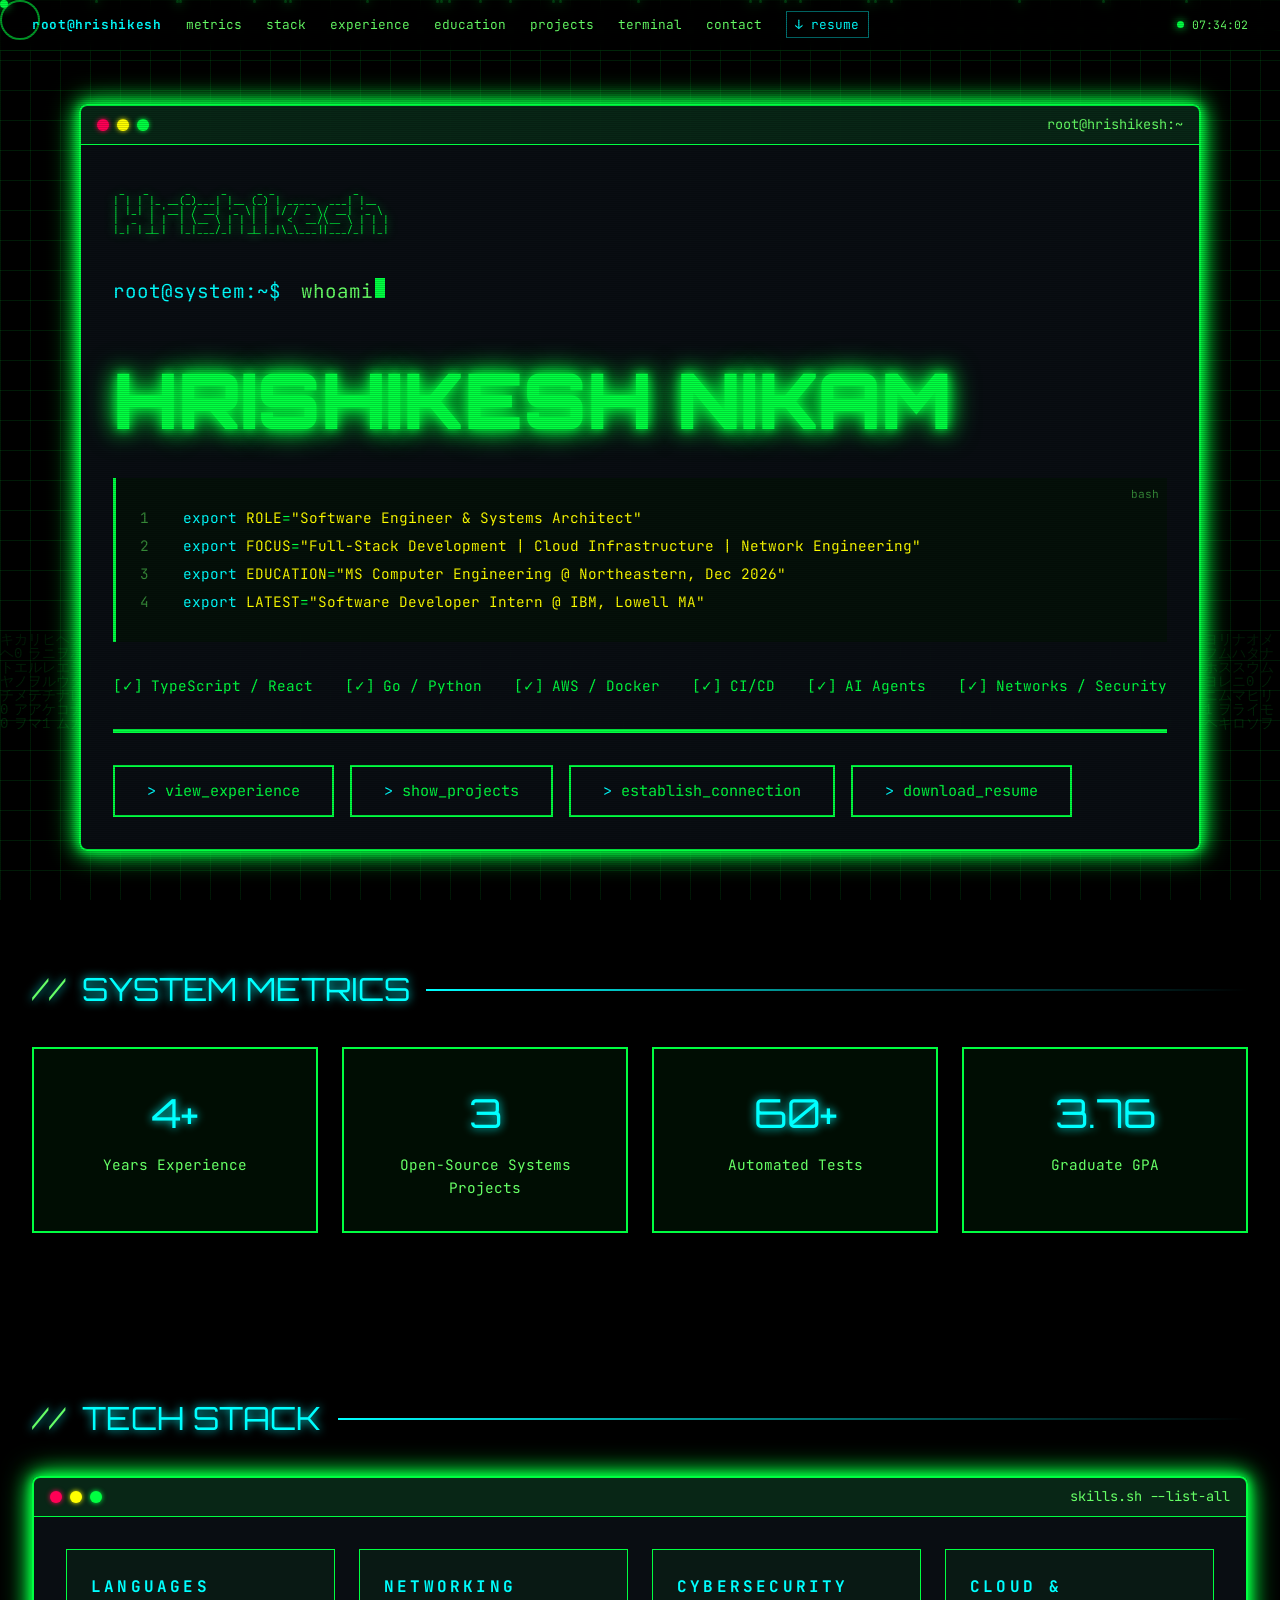
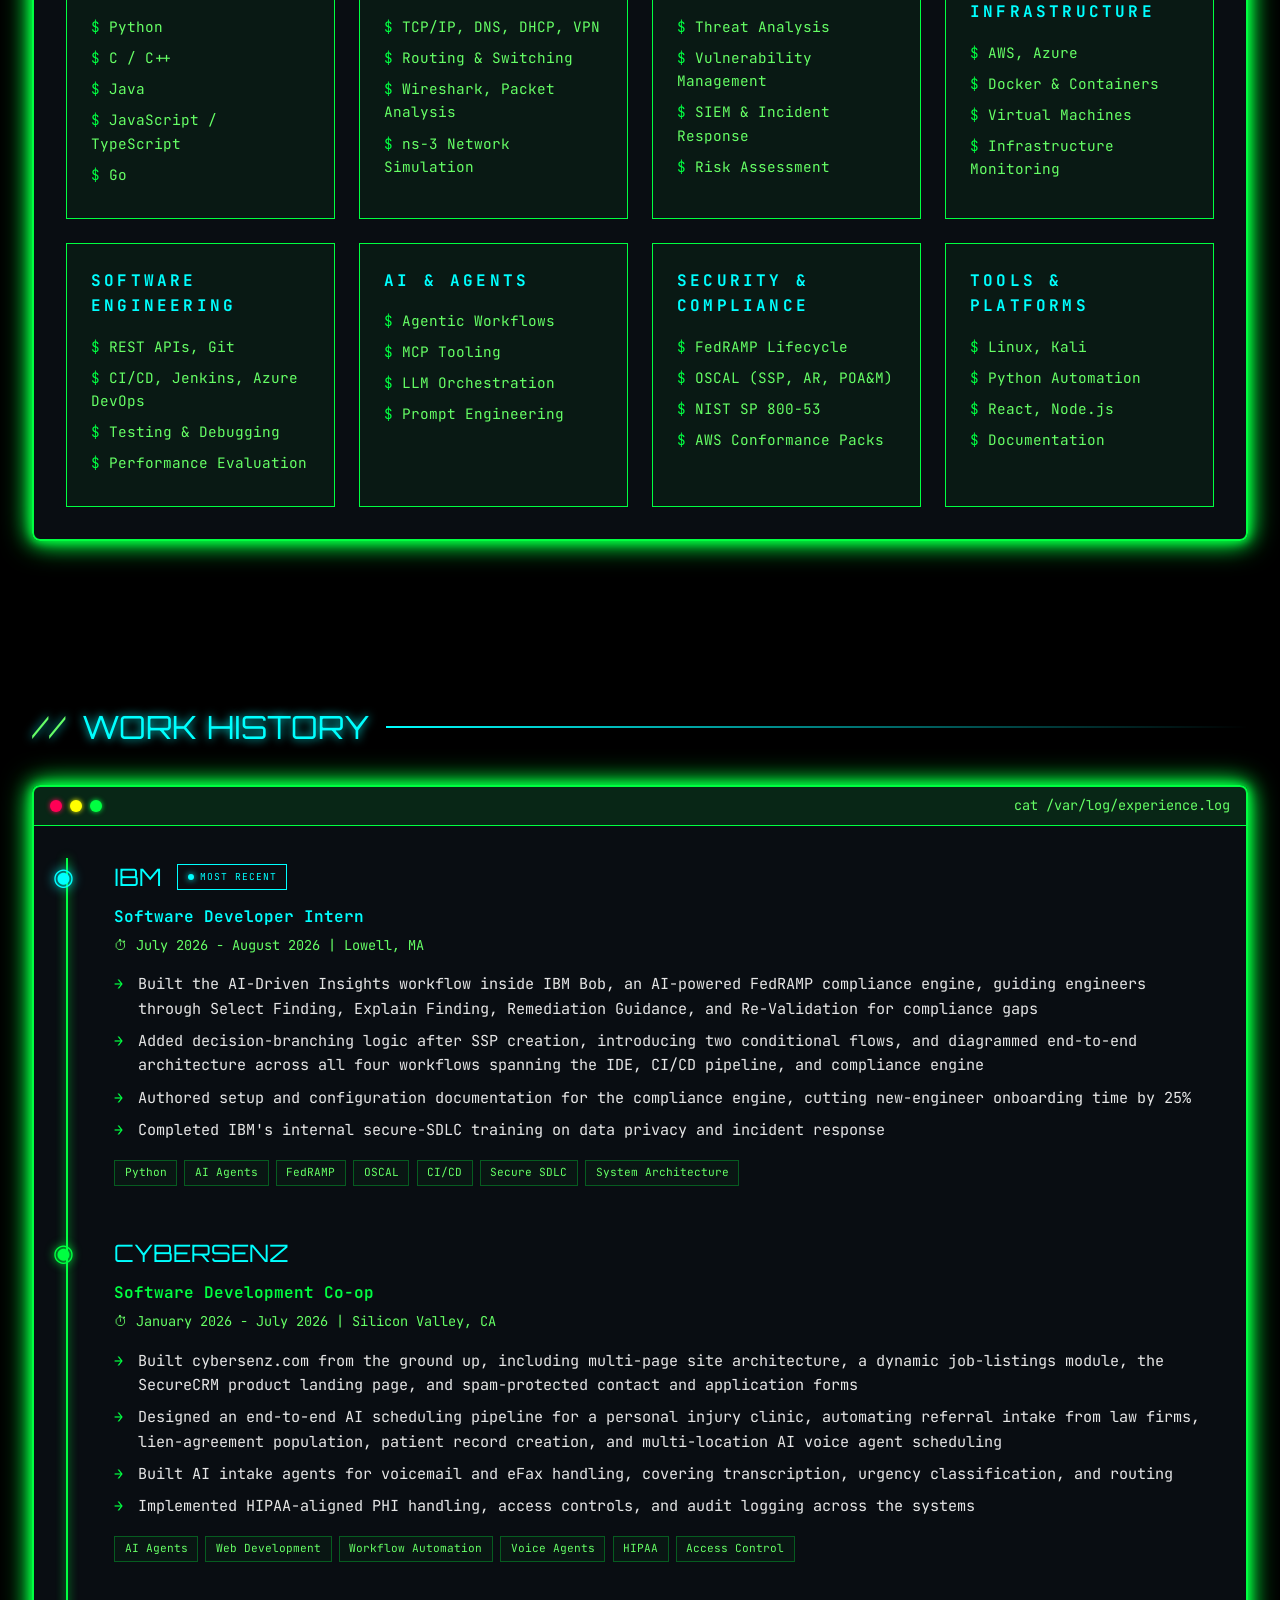
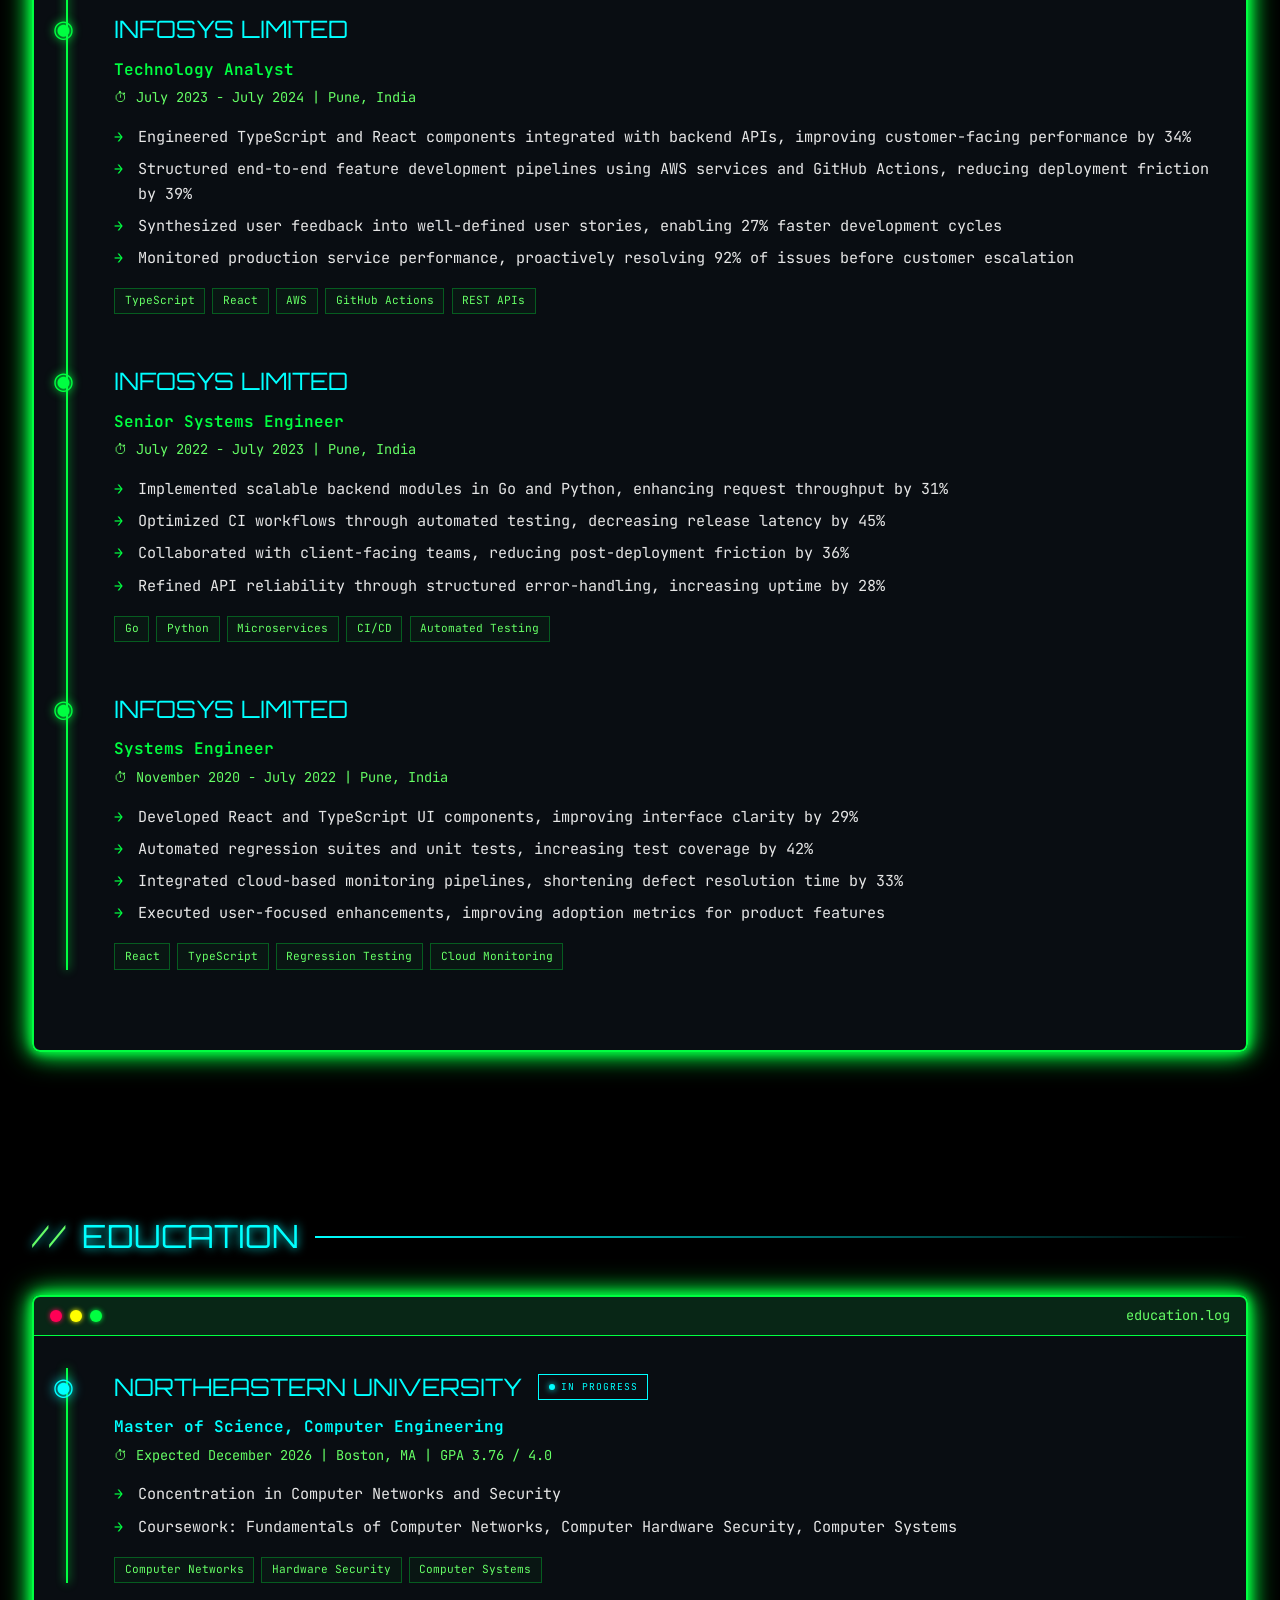
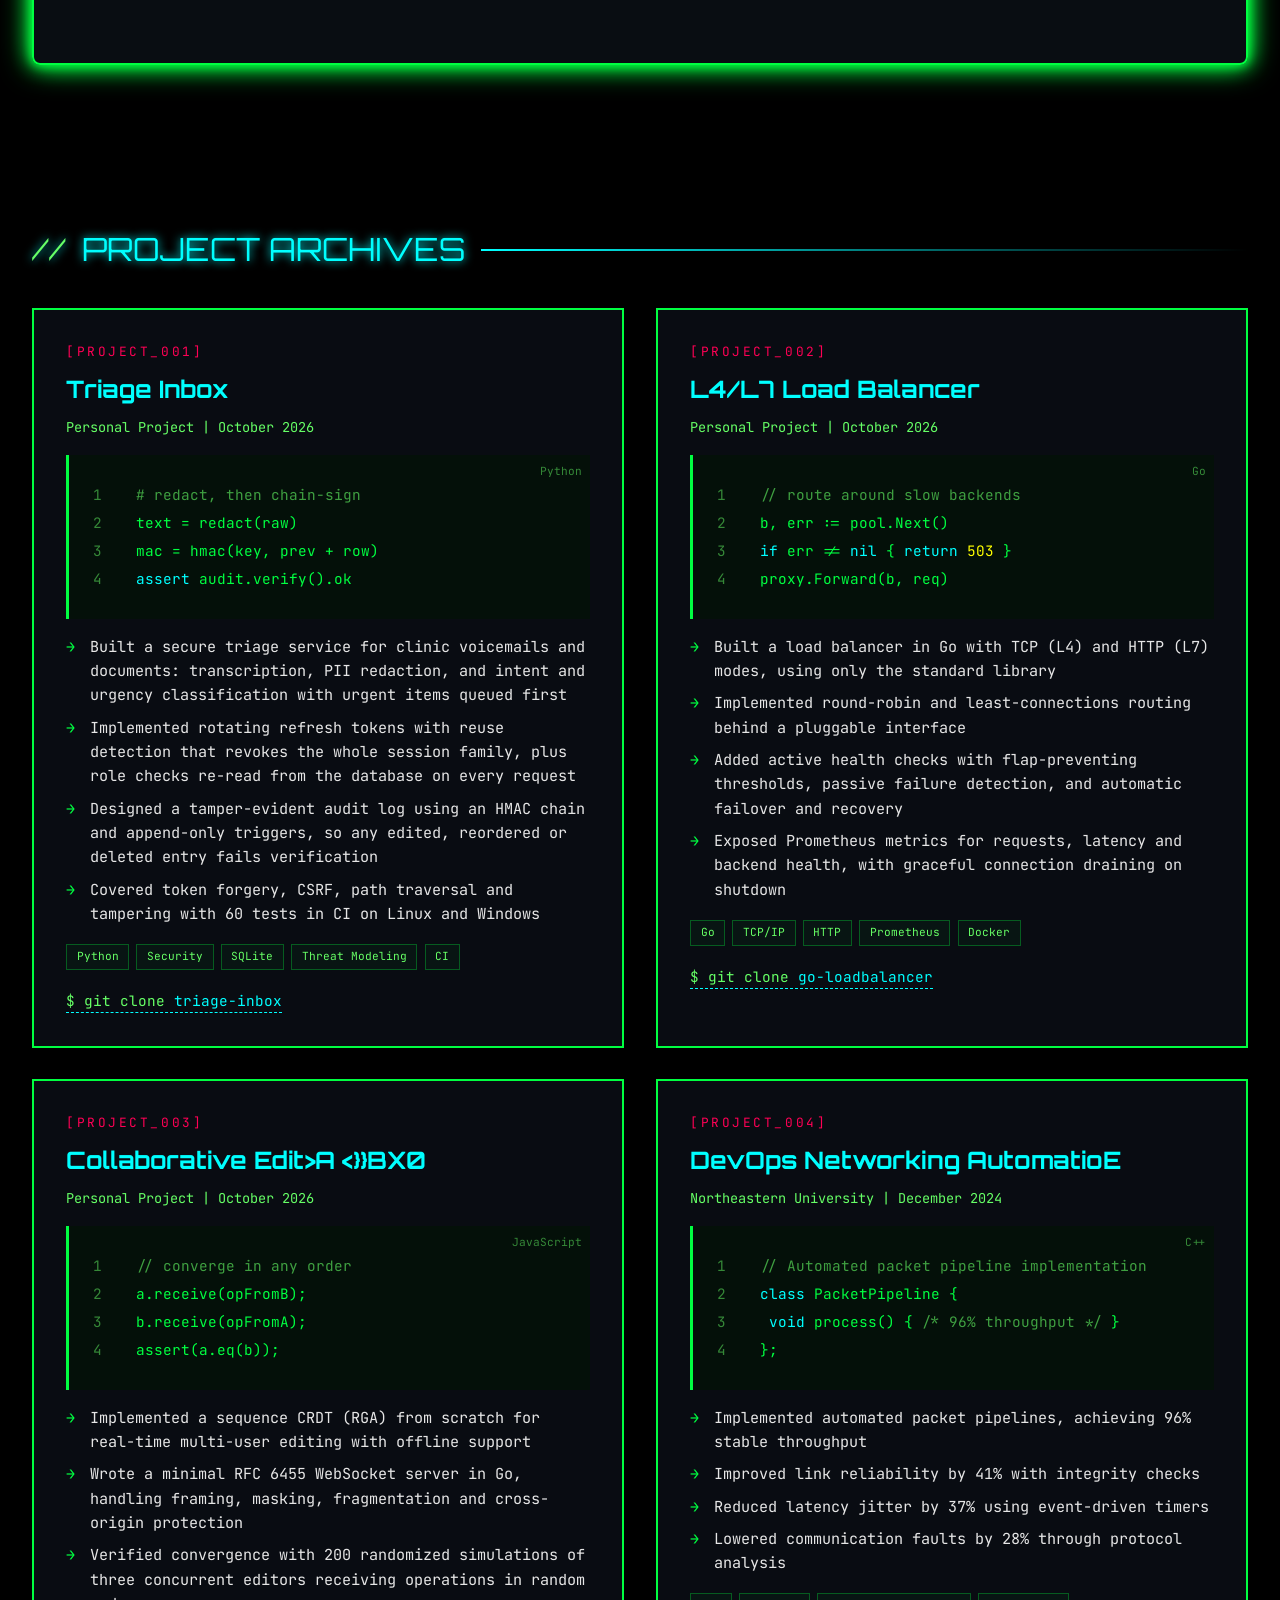
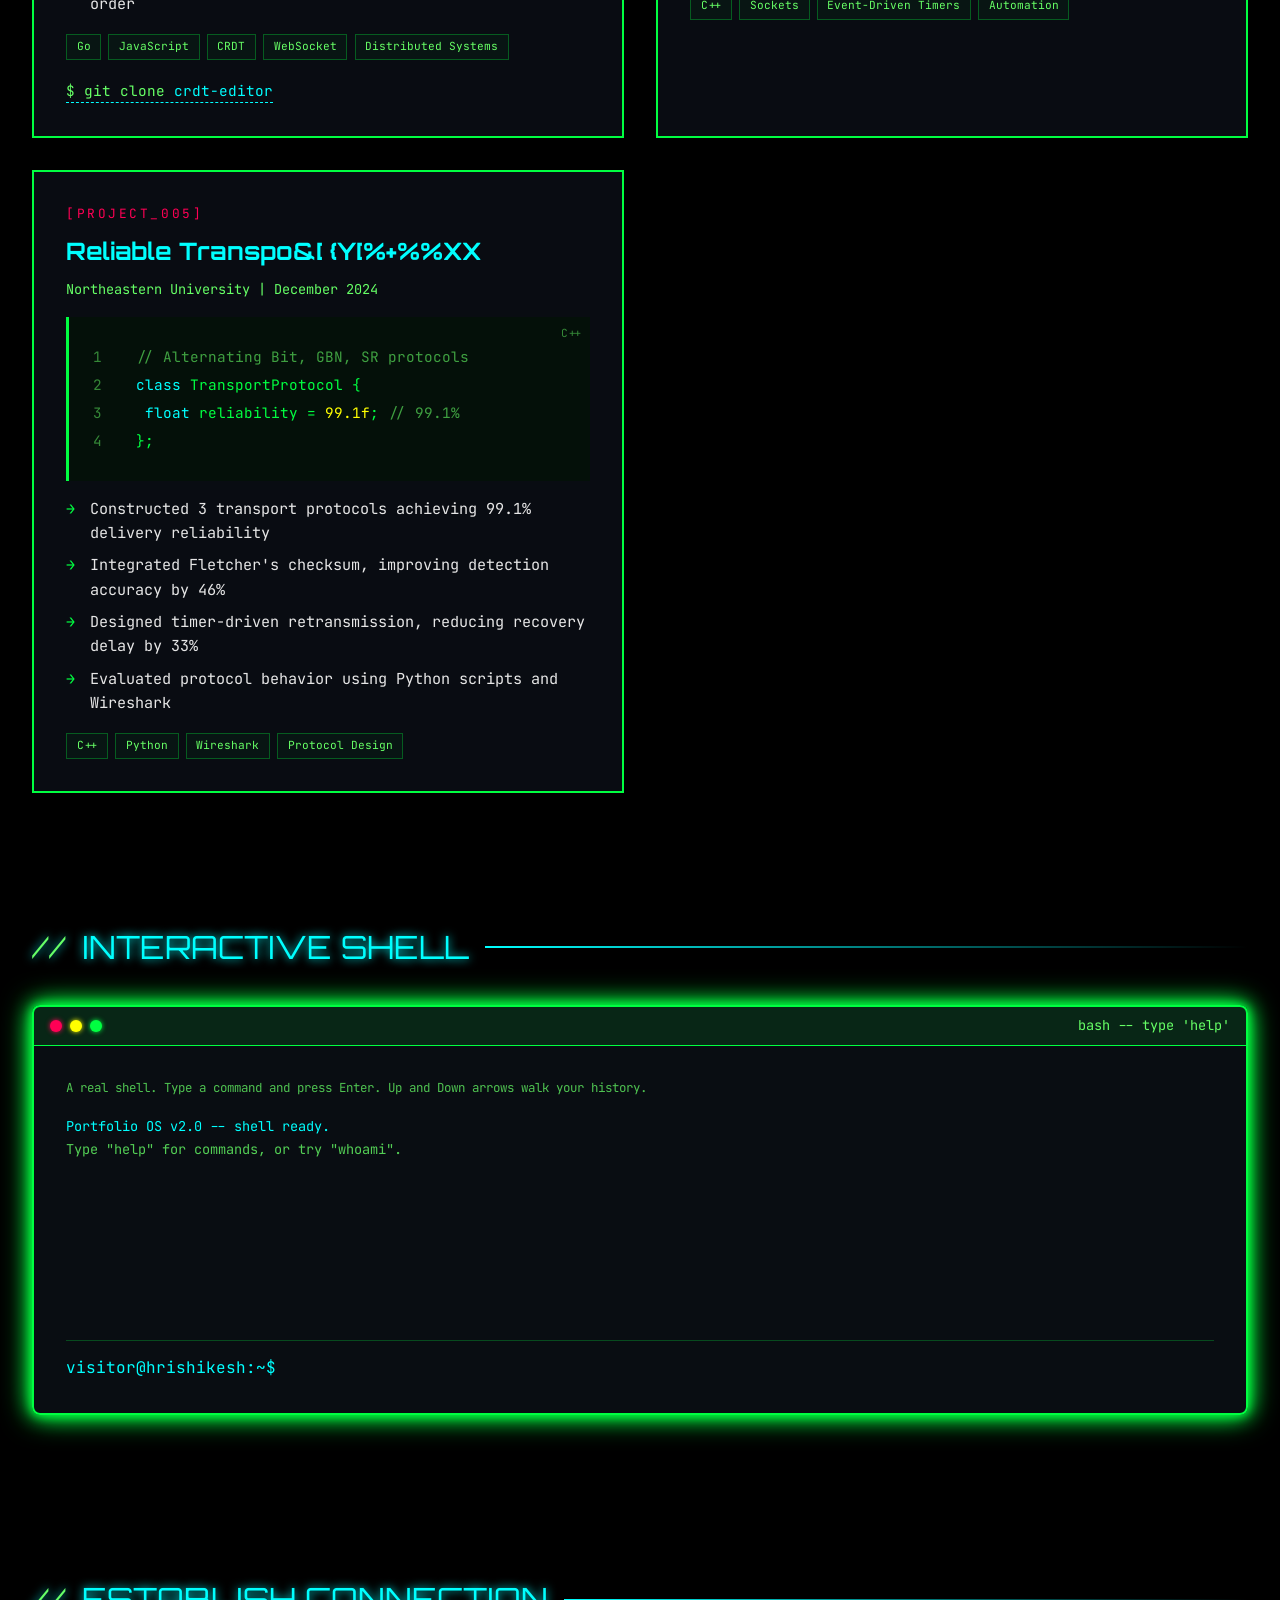
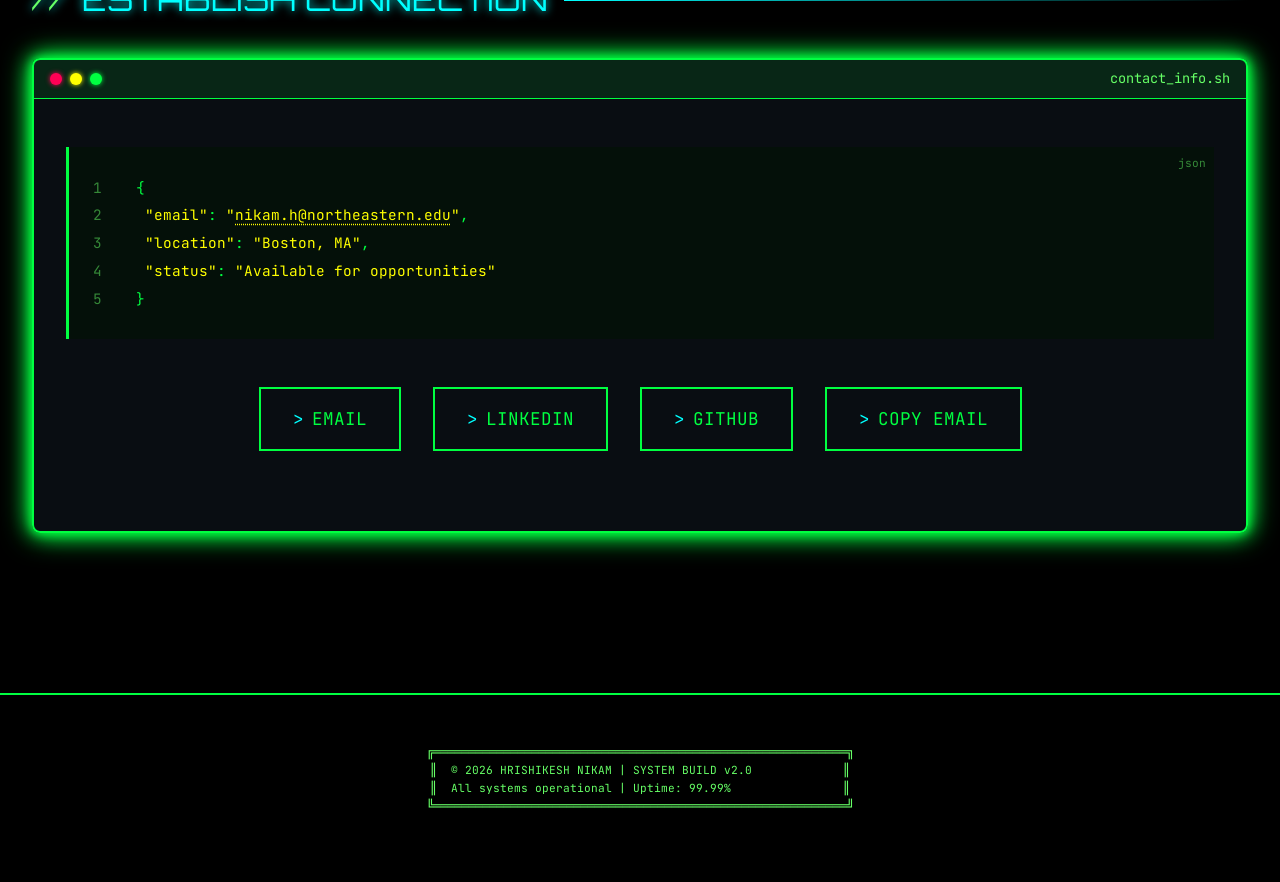
==== commit da147e56: "Update index.html" ====
--- a/index.html
+++ b/index.html
@@ -1556,6 +1556,168 @@
                 text-decoration: underline;
             }
         }
+        /* ---------- Project boot sequence ----------
+           Each card renders like a terminal process starting up: a scan line
+           draws the card in from top to bottom, the title decrypts, code lines
+           type themselves out, then the bullets and tags come online. */
+        .proj-anim .project-card {
+            opacity: 0;
+            translate: 0 28px;
+        }
+        .proj-anim .project-card.booted {
+            animation: cardBoot 0.9s cubic-bezier(0.2, 0.8, 0.2, 1) var(--d, 0s) forwards;
+        }
+        .projects-grid .project-card:nth-child(1) { --d: 0s; }
+        .projects-grid .project-card:nth-child(2) { --d: 0.15s; }
+        .projects-grid .project-card:nth-child(3) { --d: 0.3s; }
+        .projects-grid .project-card:nth-child(4) { --d: 0.1s; }
+        .projects-grid .project-card:nth-child(5) { --d: 0.25s; }
+        .projects-grid .project-card:nth-child(6) { --d: 0.4s; }
+        @keyframes cardBoot {
+            0%   { opacity: 0; translate: 0 28px; clip-path: inset(0 0 100% 0); }
+            15%  { opacity: 1; }
+            70%  { clip-path: inset(0 0 0 0); }
+            100% { opacity: 1; translate: 0 0; clip-path: inset(-80px -80px -80px -80px); } /* unclipped, so the hover glow shows */
+        }
+
+        /* The bright scan line that draws the card, reused on hover. */
+        .project-card::after {
+            content: '';
+            position: absolute;
+            left: 0;
+            right: 0;
+            top: 0;
+            height: 3px;
+            background: linear-gradient(90deg, transparent, var(--terminal-cyan), var(--terminal-green), transparent);
+            box-shadow: 0 0 12px var(--terminal-cyan);
+            opacity: 0;
+            pointer-events: none;
+        }
+        .proj-anim .project-card.booted::after {
+            animation: scanDown 0.75s ease-in var(--d, 0s) 1;
+        }
+        .project-card:hover::after,
+        .proj-anim .project-card.booted:hover::after {
+            animation: scanDown 0.9s ease-in-out 0s 1;
+        }
+        @keyframes scanDown {
+            0%   { top: 0; opacity: 1; }
+            90%  { opacity: 1; }
+            100% { top: calc(100% - 3px); opacity: 0; }
+        }
+
+        /* Code lines type out one after another. */
+        .proj-anim .project-card .code-line {
+            clip-path: inset(0 100% 0 0);
+        }
+        .proj-anim .project-card.booted .code-line {
+            animation: typeLine 0.55s steps(24, end) calc(var(--d, 0s) + 0.55s + var(--l, 0) * 0.28s) forwards;
+        }
+        .project-card .code-line:nth-child(1) { --l: 0; }
+        .project-card .code-line:nth-child(2) { --l: 1; }
+        .project-card .code-line:nth-child(3) { --l: 2; }
+        .project-card .code-line:nth-child(4) { --l: 3; }
+        .project-card .code-line:nth-child(5) { --l: 4; }
+        .project-card .code-line:nth-child(6) { --l: 5; }
+        @keyframes typeLine {
+            to { clip-path: inset(0 0 0 0); }
+        }
+
+        /* A blinking cursor once the code has finished typing. */
+        .project-card .code-block::after {
+            content: '';
+            position: absolute;
+            right: 1.1rem;
+            bottom: 0.9rem;
+            width: 0.6ch;
+            height: 1.05em;
+            background: var(--terminal-green);
+            box-shadow: 0 0 6px var(--terminal-green);
+            opacity: 0;
+        }
+        .proj-anim .project-card.booted .code-block::after {
+            animation: cursorBlink 1s steps(1) calc(var(--d, 0s) + 1.8s) infinite;
+        }
+        @keyframes cursorBlink {
+            0%, 49% { opacity: 1; }
+            50%, 100% { opacity: 0; }
+        }
+
+        /* Bullets and tags come online after the code. */
+        .proj-anim .project-card .achievements li,
+        .proj-anim .project-card .tech-tag,
+        .proj-anim .project-card .project-link {
+            opacity: 0;
+            translate: -8px 0;
+        }
+        .proj-anim .project-card.booted .achievements li,
+        .proj-anim .project-card.booted .tech-tag,
+        .proj-anim .project-card.booted .project-link {
+            animation: comeOnline 0.4s ease-out forwards;
+        }
+        .proj-anim .project-card.booted .achievements li { animation-delay: calc(var(--d, 0s) + 1.5s + var(--l, 0) * 0.12s); }
+        .proj-anim .project-card.booted .tech-tag { animation-delay: calc(var(--d, 0s) + 2.1s + var(--l, 0) * 0.07s); }
+        .proj-anim .project-card.booted .project-link { animation-delay: calc(var(--d, 0s) + 2.5s); }
+        .project-card .achievements li:nth-child(2), .project-card .tech-tag:nth-child(2) { --l: 1; }
+        .project-card .achievements li:nth-child(3), .project-card .tech-tag:nth-child(3) { --l: 2; }
+        .project-card .achievements li:nth-child(4), .project-card .tech-tag:nth-child(4) { --l: 3; }
+        .project-card .achievements li:nth-child(5), .project-card .tech-tag:nth-child(5) { --l: 4; }
+        .project-card .tech-tag:nth-child(6) { --l: 5; }
+        @keyframes comeOnline {
+            to { opacity: 1; translate: 0 0; }
+        }
+
+        /* Hover: lift, cyan border, and the code block lights up. */
+        .project-card:hover .code-block {
+            border-left-color: var(--terminal-cyan);
+            background: rgba(0, 40, 30, 0.55);
+        }
+        .project-card .code-block {
+            transition: border-color 0.3s ease, background 0.3s ease;
+        }
+
+        @media (prefers-reduced-motion: reduce) {
+            .proj-anim .project-card,
+            .proj-anim .project-card .code-line,
+            .proj-anim .project-card .achievements li,
+            .proj-anim .project-card .tech-tag,
+            .proj-anim .project-card .project-link {
+                opacity: 1 !important;
+                translate: none !important;
+                clip-path: none !important;
+                animation: none !important;
+            }
+            .project-card::after,
+            .project-card .code-block::after {
+                display: none;
+            }
+        }
+
+        @media print {
+            .proj-anim .project-card,
+            .proj-anim .project-card .code-line,
+            .proj-anim .project-card .achievements li,
+            .proj-anim .project-card .tech-tag,
+            .proj-anim .project-card .project-link {
+                opacity: 1 !important;
+                translate: none !important;
+                clip-path: none !important;
+            }
+        }
+        /* Links inside code blocks (like the email in the contact card)
+           take the color of the surrounding code instead of browser blue. */
+        .code-block a,
+        .code-block a:visited {
+            color: inherit;
+            text-decoration: underline dotted;
+            text-underline-offset: 3px;
+        }
+        .code-block a:hover,
+        .code-block a:focus-visible {
+            color: var(--terminal-cyan);
+            text-shadow: 0 0 8px var(--terminal-cyan);
+        }
+
     </style>
 </head>
 <body>
@@ -1942,7 +2104,7 @@
         <section id="projects">
             <div class="section-header scroll-fade-up">PROJECT ARCHIVES</div>
             <div class="projects-grid">
-                <div class="project-card scroll-scale stagger-1">
+                <div class="project-card">
                     <div class="project-id">001</div>
                     <h3 class="project-title">Triage Inbox</h3>
                     <div class="project-meta">Personal Project | October 2026</div>
@@ -1968,7 +2130,7 @@
                     <a class="project-link" href="https://github.com/Hrishikesh16nikam/triage-inbox" target="_blank" rel="noopener">triage-inbox</a>
                 </div>
 
-                <div class="project-card scroll-scale stagger-2">
+                <div class="project-card">
                     <div class="project-id">002</div>
                     <h3 class="project-title">L4/L7 Load Balancer</h3>
                     <div class="project-meta">Personal Project | October 2026</div>
@@ -1994,7 +2156,7 @@
                     <a class="project-link" href="https://github.com/Hrishikesh16nikam/go-loadbalancer" target="_blank" rel="noopener">go-loadbalancer</a>
                 </div>
 
-                <div class="project-card scroll-scale stagger-3">
+                <div class="project-card">
                     <div class="project-id">003</div>
                     <h3 class="project-title">Collaborative Editor (CRDT)</h3>
                     <div class="project-meta">Personal Project | October 2026</div>
@@ -2019,7 +2181,7 @@
                     <a class="project-link" href="https://github.com/Hrishikesh16nikam/crdt-editor" target="_blank" rel="noopener">crdt-editor</a>
                 </div>
 
-                <div class="project-card scroll-scale stagger-4">
+                <div class="project-card">
                     <div class="project-id">004</div>
                     <h3 class="project-title">DevOps Networking Automation</h3>
                     <div class="project-meta">Northeastern University | December 2024</div>
@@ -2043,7 +2205,7 @@
                     </div>
                 </div>
 
-                <div class="project-card scroll-scale stagger-5">
+                <div class="project-card">
                     <div class="project-id">005</div>
                     <h3 class="project-title">Reliable Transport Protocols</h3>
                     <div class="project-meta">Northeastern University | December 2024</div>
@@ -2318,23 +2480,7 @@
             });
         });
 
-        // 3D Tilt on Project Cards
-        const projectCards = document.querySelectorAll(".project-card");
-        projectCards.forEach(card => {
-            card.addEventListener("mousemove", (e) => {
-                const rect = card.getBoundingClientRect();
-                const x = e.clientX - rect.left;
-                const y = e.clientY - rect.top;
-                const centerX = rect.width / 2;
-                const centerY = rect.height / 2;
-                const rotateX = (y - centerY) / 20;
-                const rotateY = (centerX - x) / 20;
-                card.style.transform = `perspective(1000px) rotateX(${rotateX}deg) rotateY(${rotateY}deg) translateY(-5px)`;
-            });
-            card.addEventListener("mouseleave", () => {
-                card.style.transform = "perspective(1000px) rotateX(0) rotateY(0) translateY(0)";
-            });
-        });
+        // Project cards: see the "Project boot sequence" script below.
 
         // Ripple Effect
         const buttons = document.querySelectorAll(".cmd-btn, .contact-link");
@@ -2729,5 +2875,54 @@
             write('Type "help" for commands, or try "whoami".', 'muted');
         }
     </script>
+    <script>
+        // Project boot sequence: cards boot when they scroll into view, and
+        // each title "decrypts" from random characters into its real name.
+        (() => {
+            const cards = document.querySelectorAll('.projects-grid .project-card');
+            if (!cards.length || !('IntersectionObserver' in window)) return;
+            const reduced = window.matchMedia('(prefers-reduced-motion: reduce)').matches;
+            document.documentElement.classList.add('proj-anim');
+            if (reduced) {
+                cards.forEach((c) => c.classList.add('booted'));
+                return;
+            }
+
+            const GLYPHS = '01<>/\\{}[]#$%&*+=?ABCDEFXYZ';
+            const decrypt = (el, startDelay) => {
+                const finalText = el.textContent;
+                el.setAttribute('aria-label', finalText);
+                const total = 700;
+                let start = null;
+                const frame = (t) => {
+                    if (start === null) start = t;
+                    const progress = Math.min(1, (t - start) / total);
+                    const revealed = Math.floor(progress * finalText.length);
+                    let out = '';
+                    for (let i = 0; i < finalText.length; i++) {
+                        const ch = finalText[i];
+                        out += i < revealed || ch === ' ' ? ch : GLYPHS[(Math.random() * GLYPHS.length) | 0];
+                    }
+                    el.textContent = out;
+                    if (progress < 1) requestAnimationFrame(frame);
+                    else el.textContent = finalText;
+                };
+                setTimeout(() => requestAnimationFrame(frame), startDelay);
+            };
+
+            const observer = new IntersectionObserver((entries) => {
+                entries.forEach((entry) => {
+                    if (!entry.isIntersecting) return;
+                    const card = entry.target;
+                    observer.unobserve(card);
+                    card.classList.add('booted');
+                    const delay = parseFloat(getComputedStyle(card).getPropertyValue('--d')) || 0;
+                    const title = card.querySelector('.project-title');
+                    if (title) decrypt(title, delay * 1000 + 250);
+                });
+            }, { threshold: 0.15 });
+            cards.forEach((c) => observer.observe(c));
+        })();
+    </script>
 </body>
 </html>
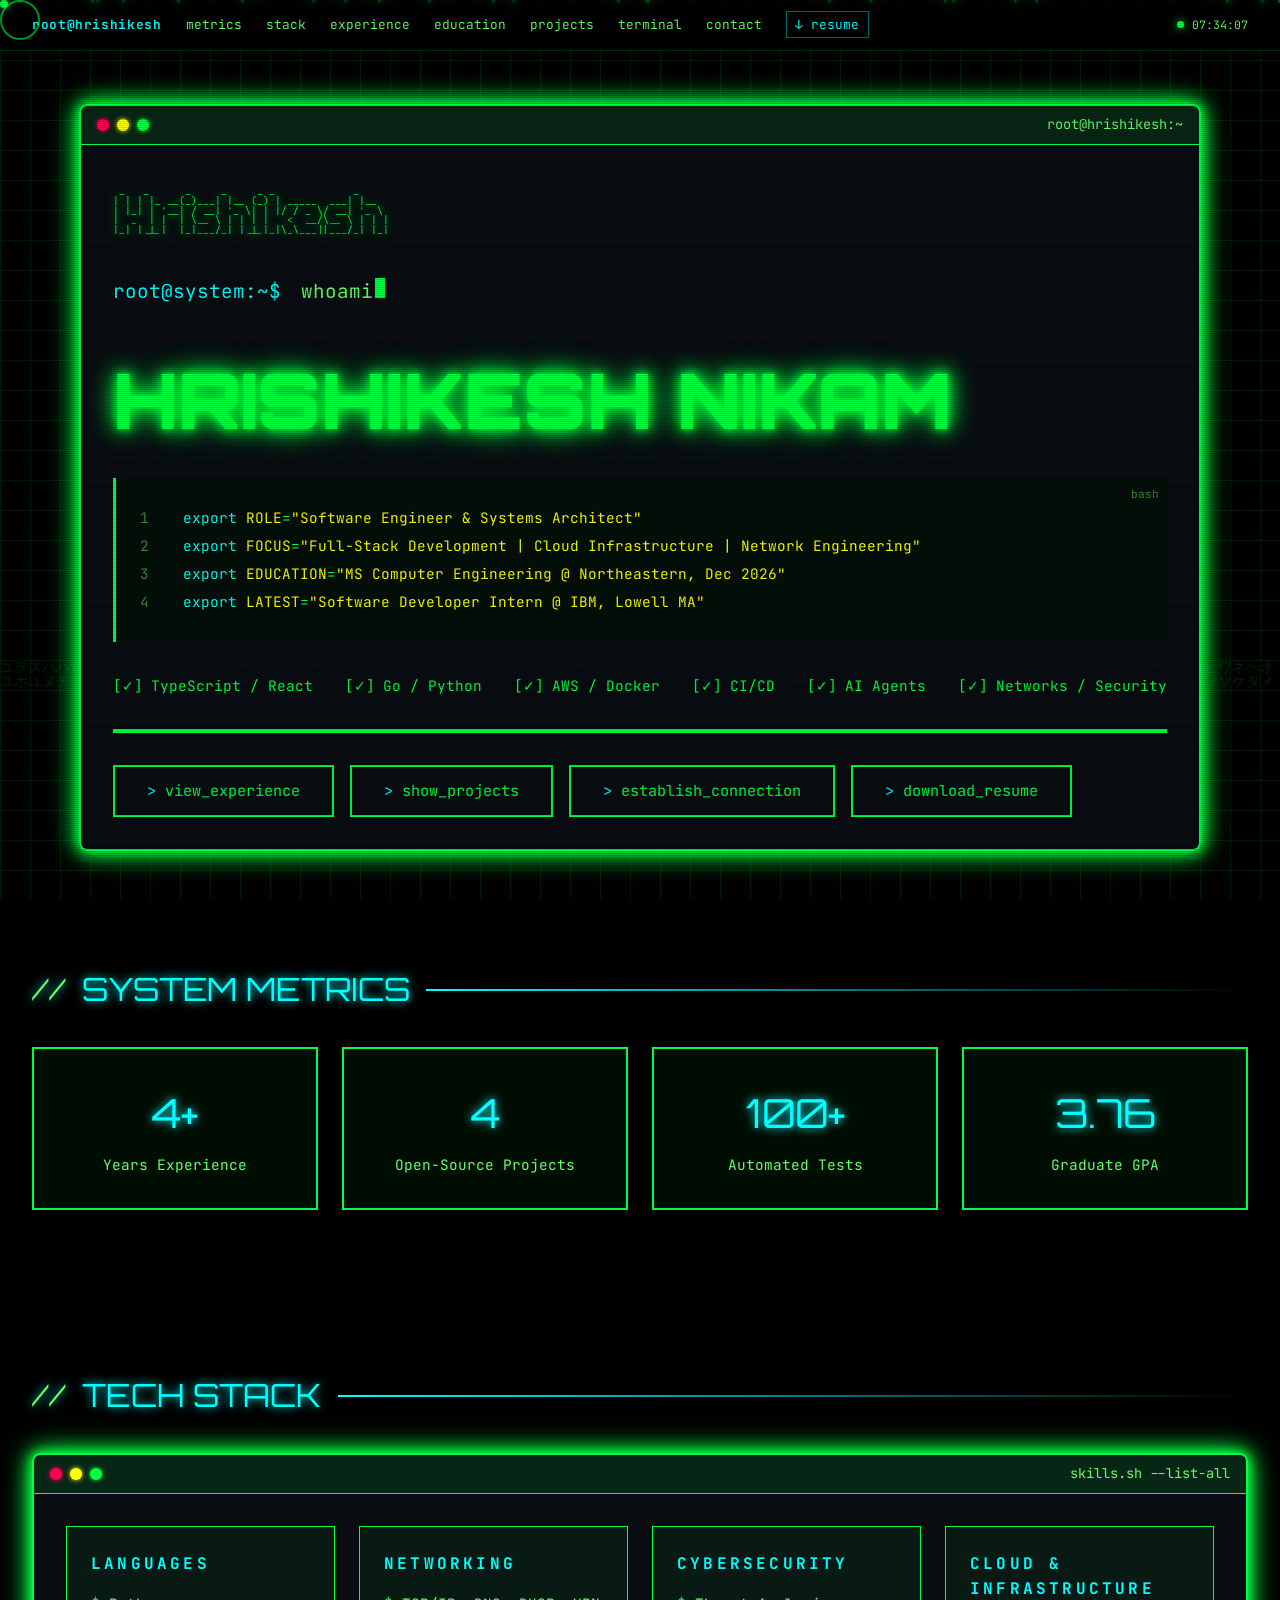
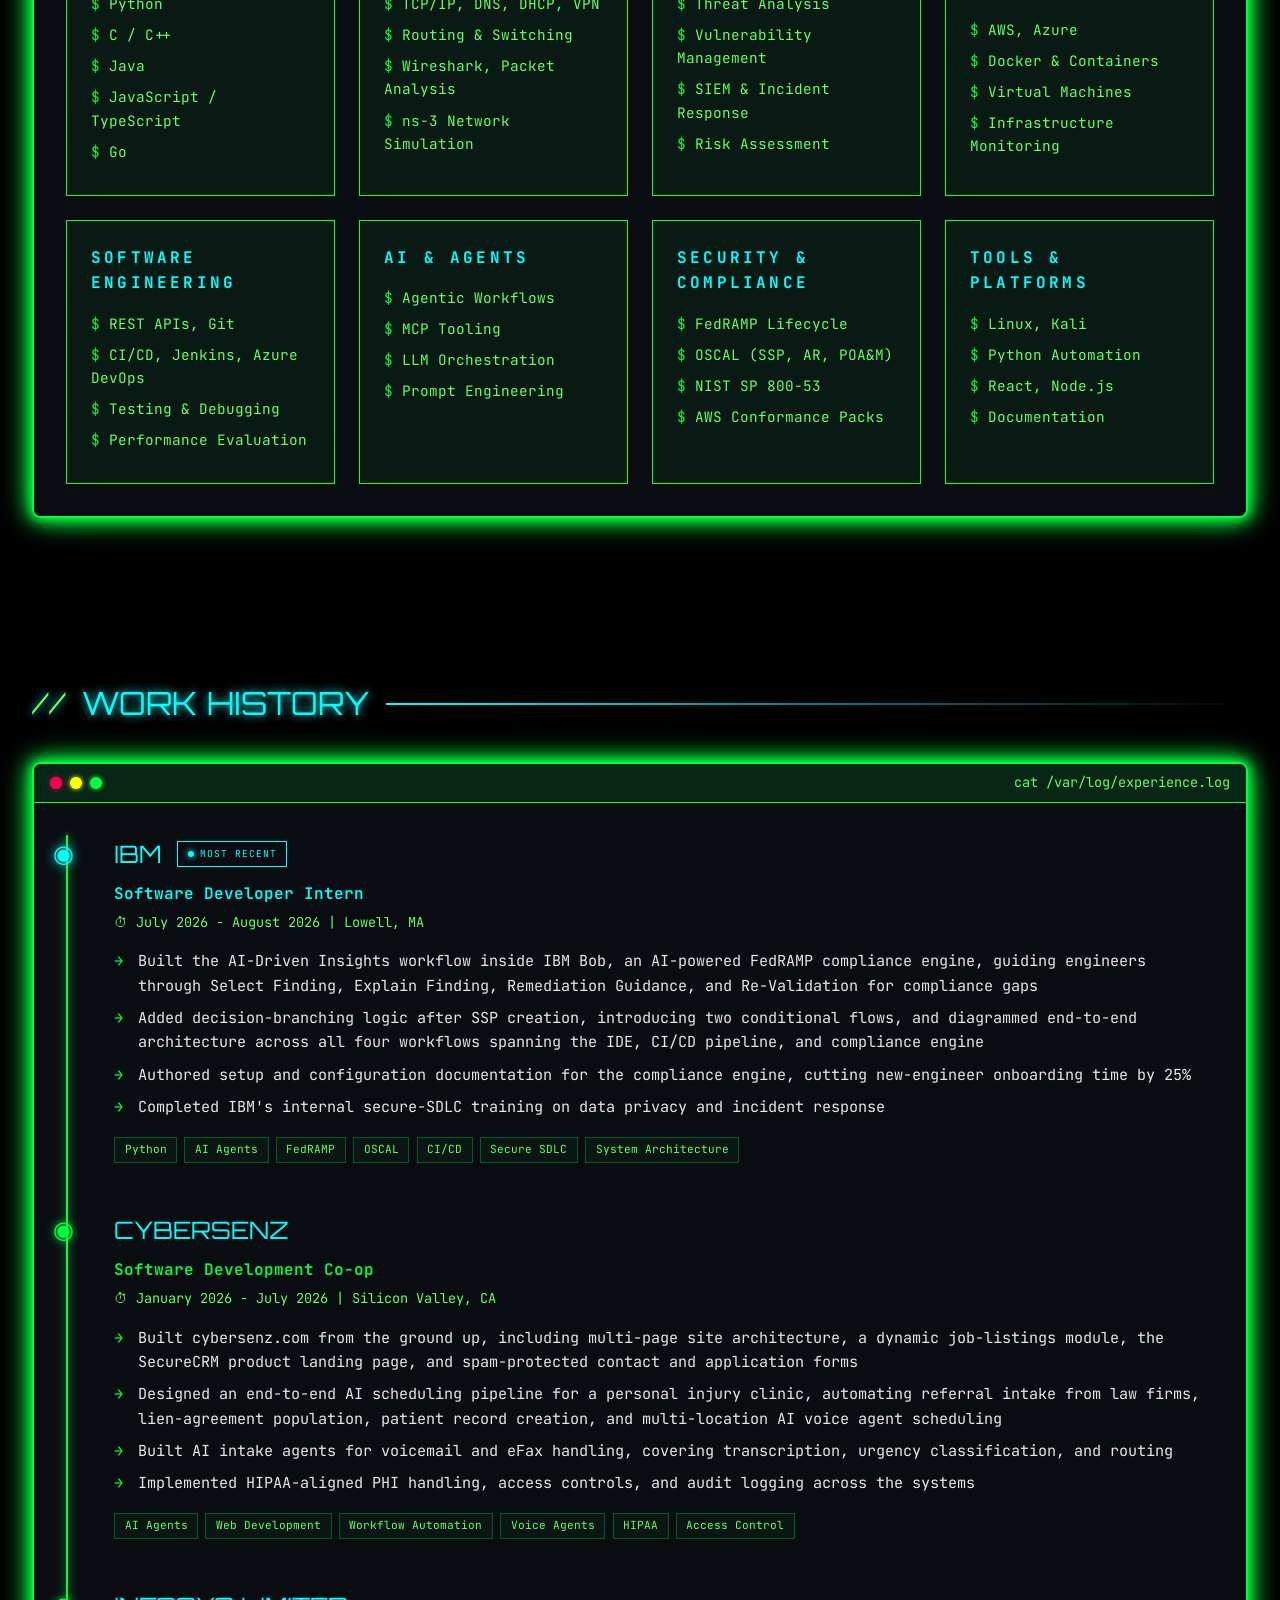
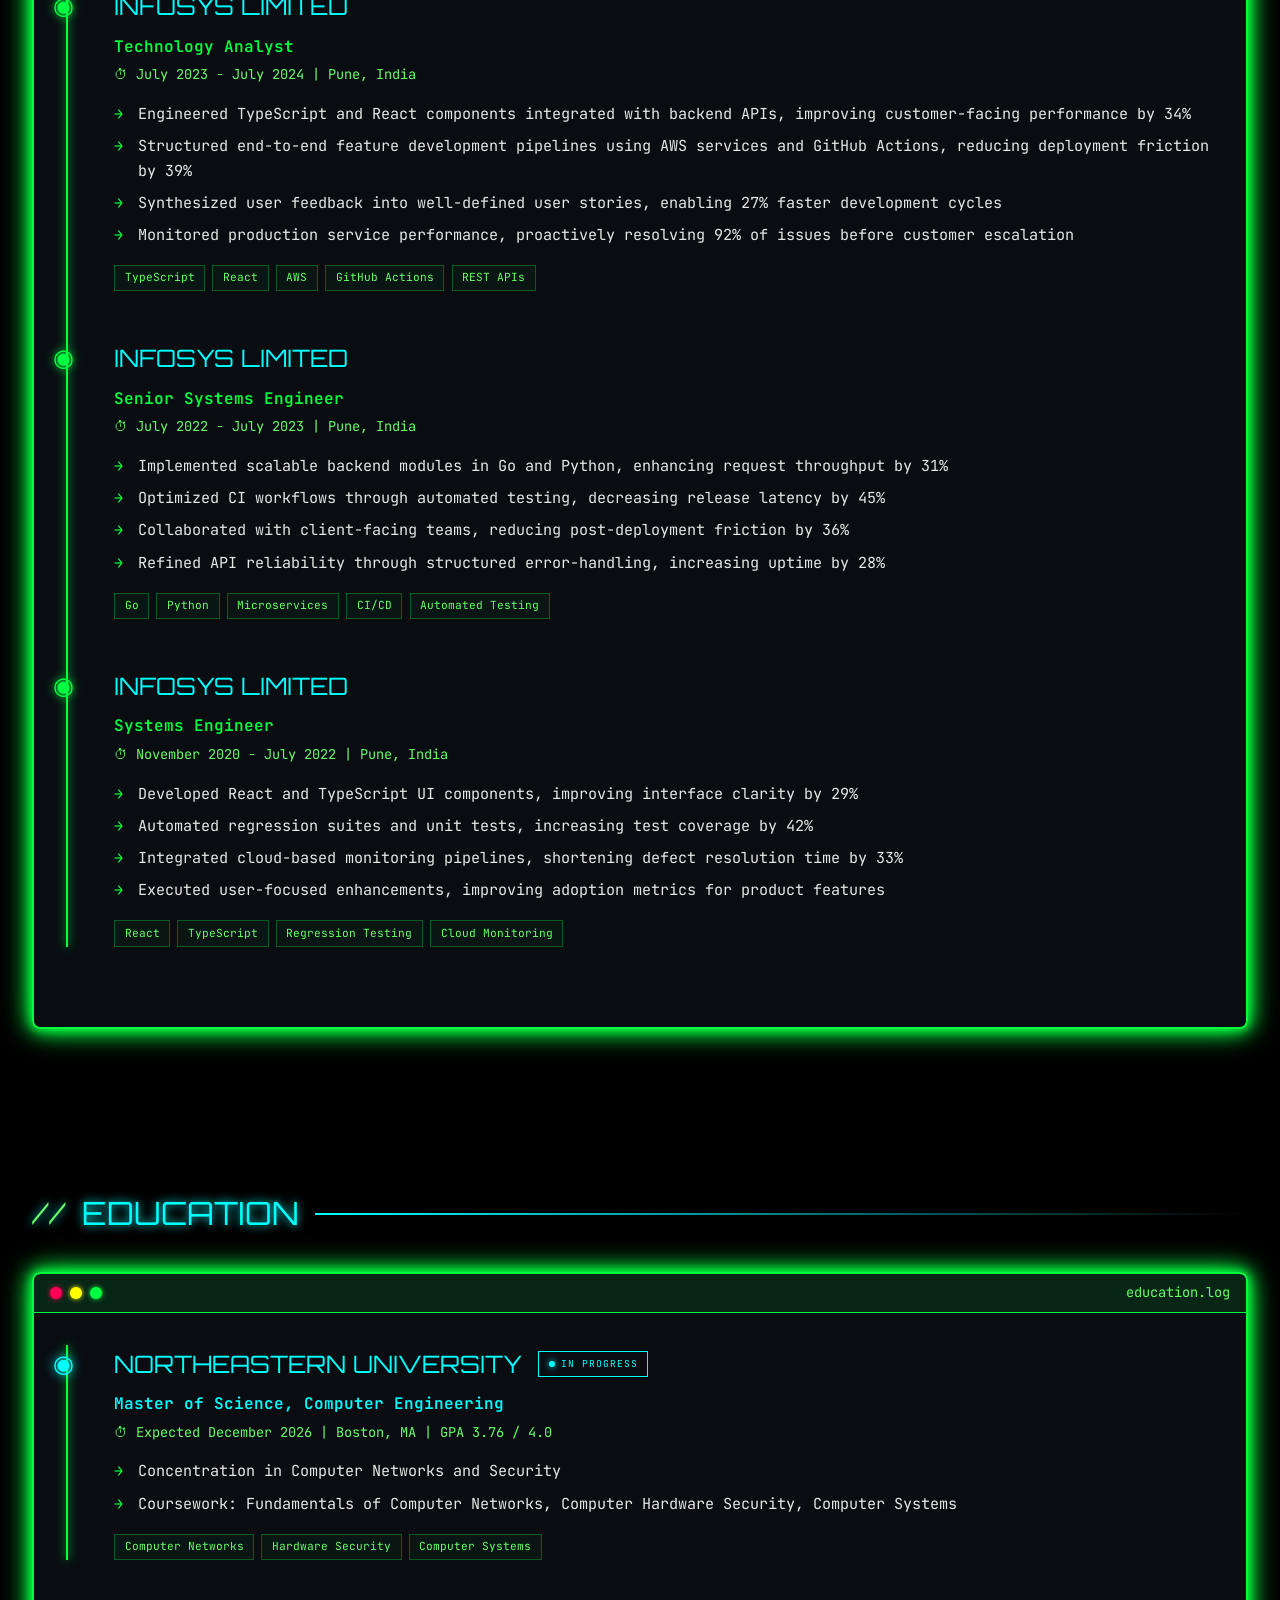
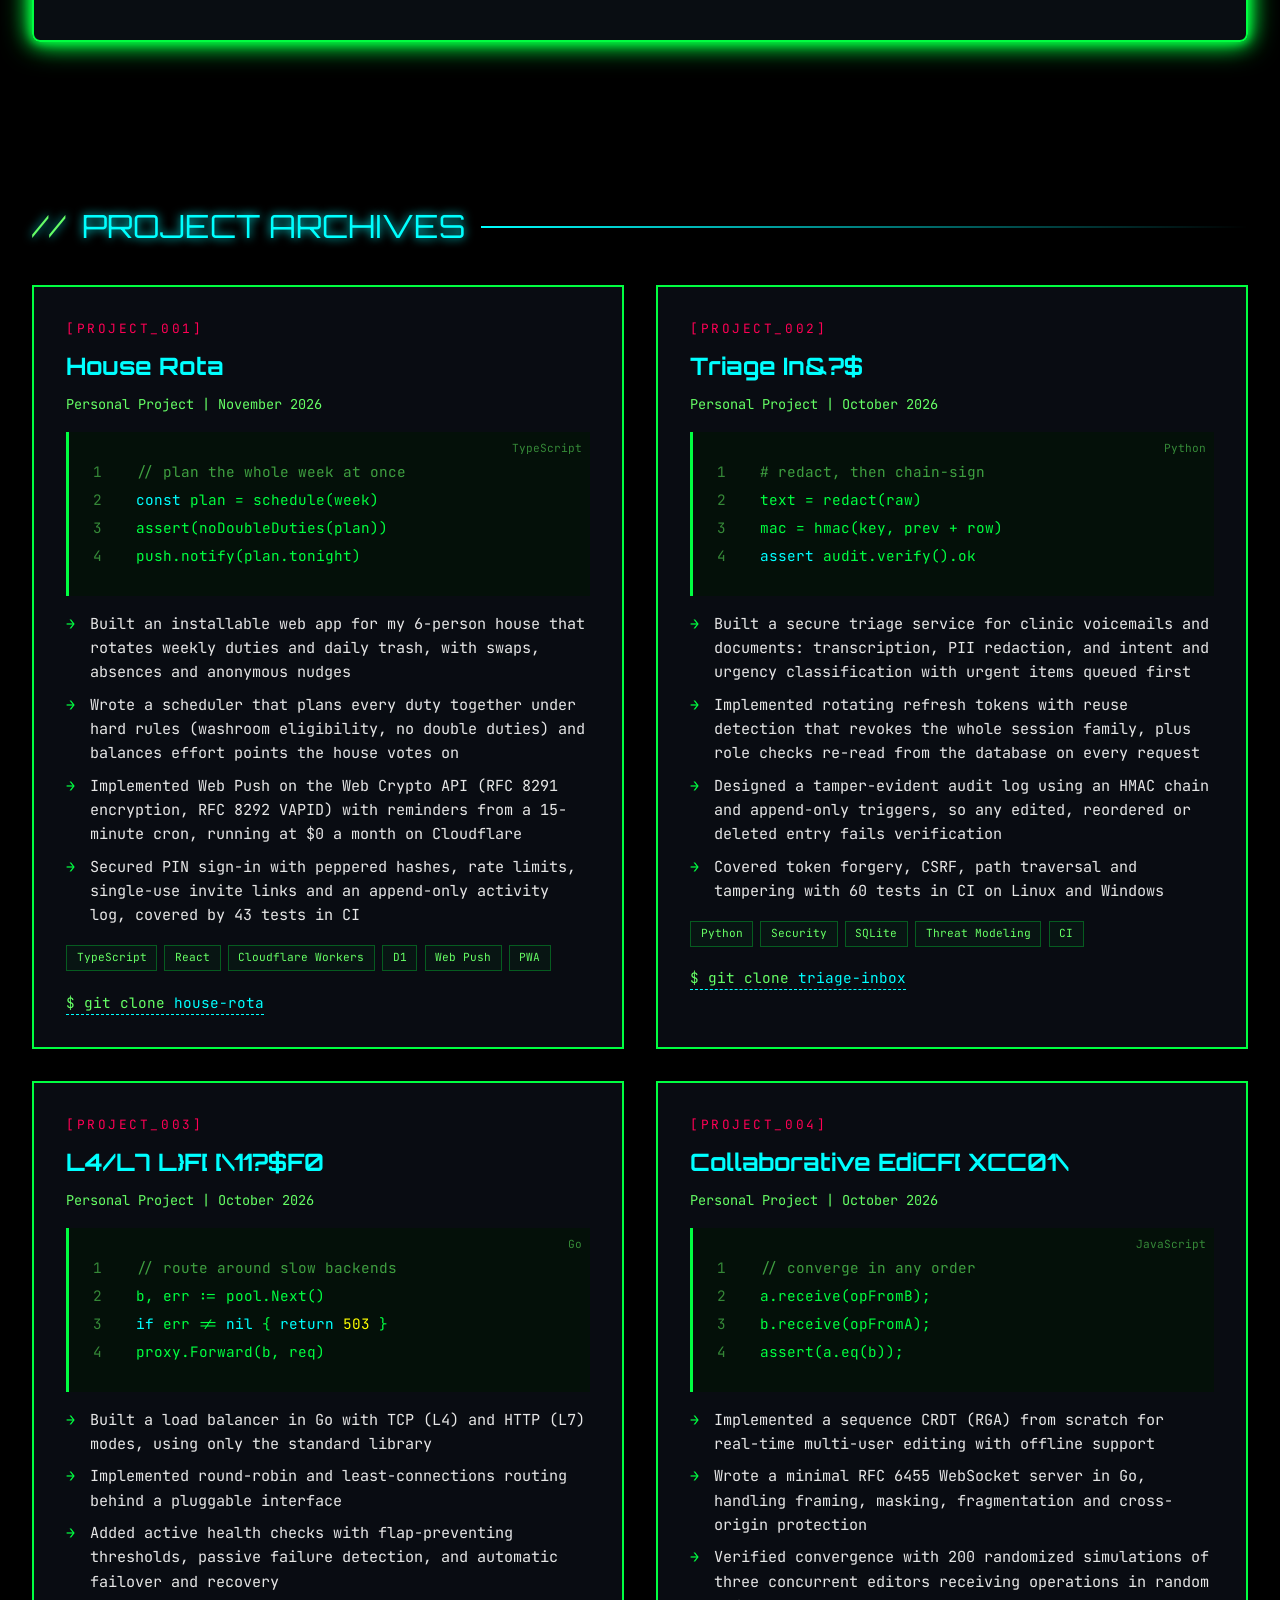
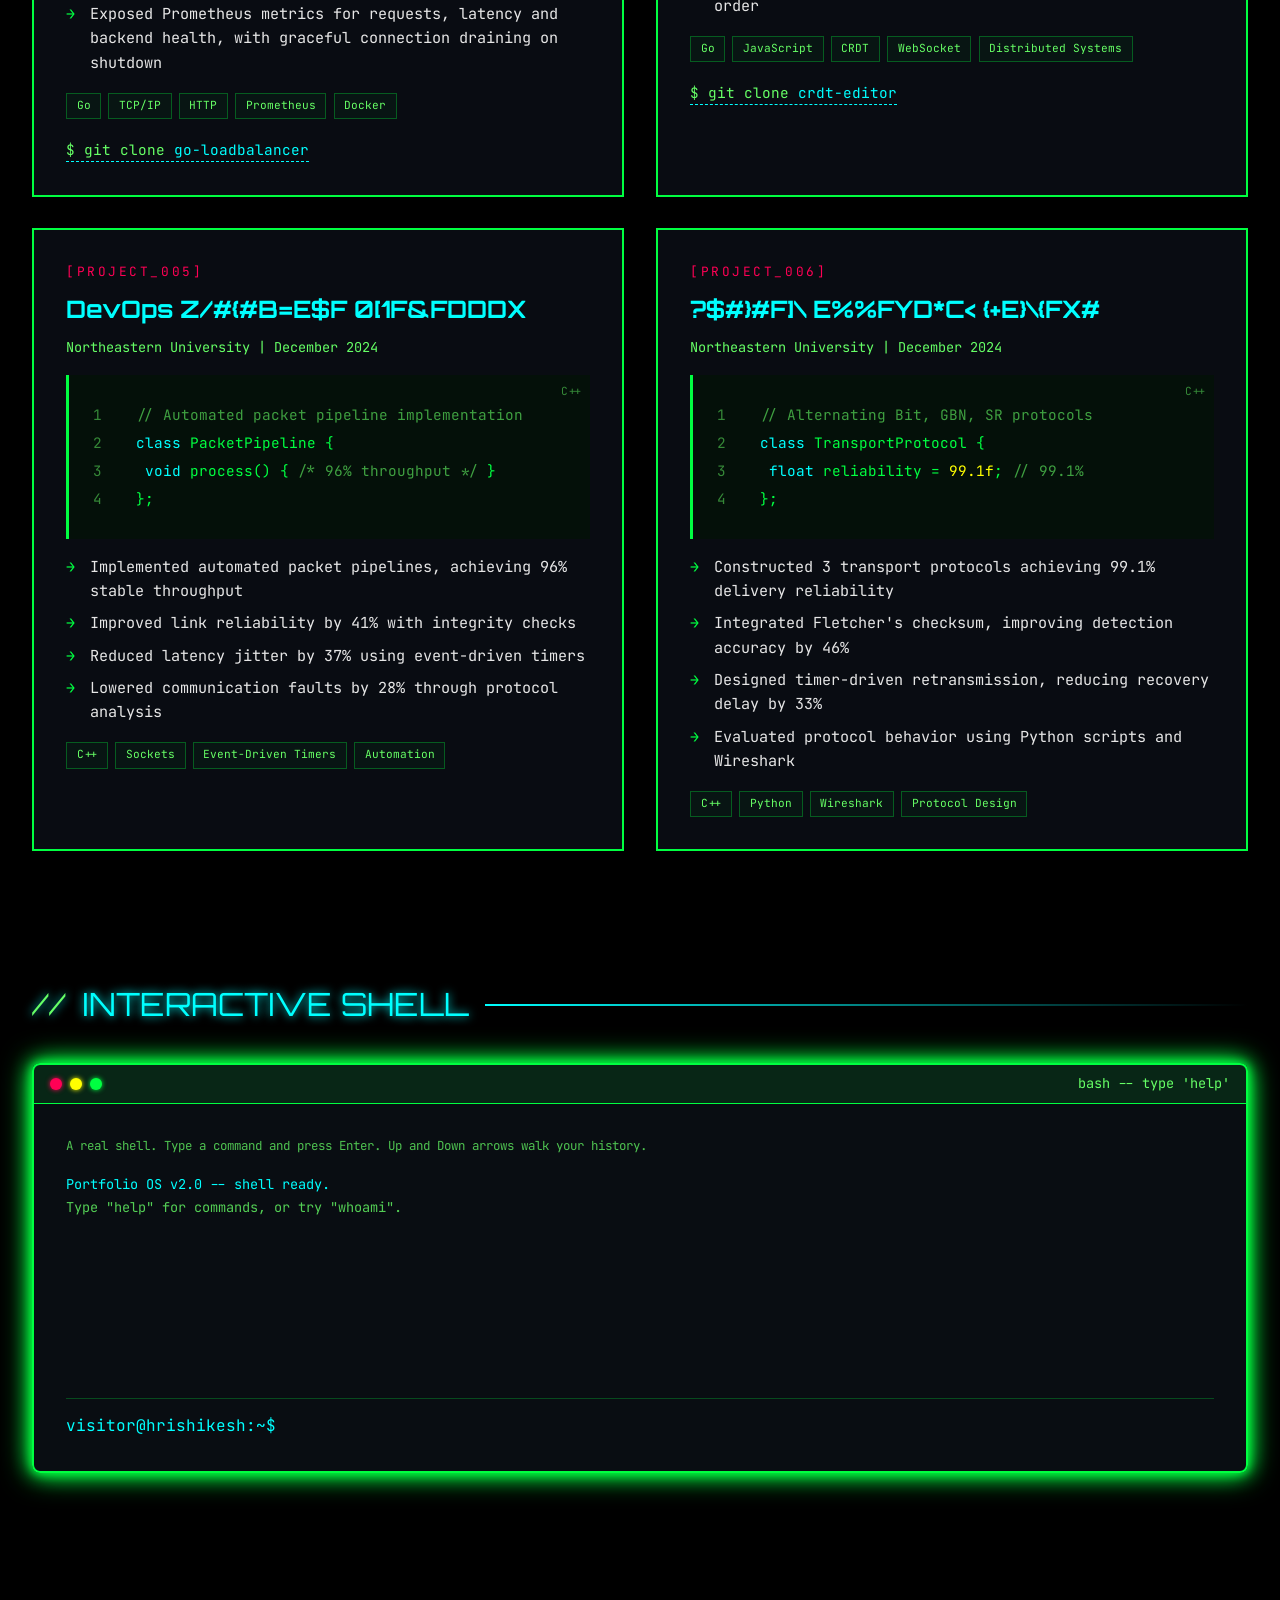
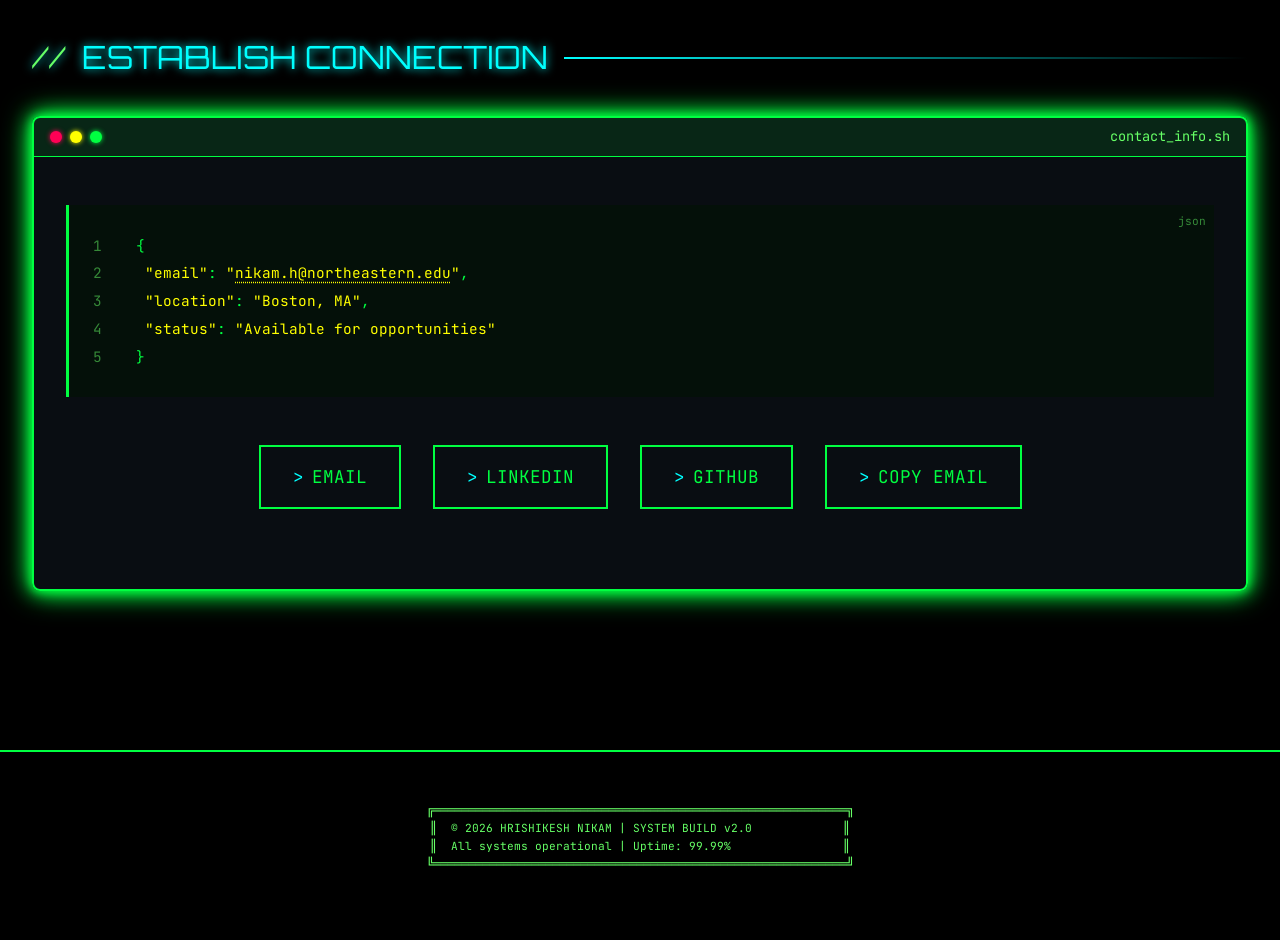
==== commit a97540c5: "Split site into HTML, CSS and JS; add House Rota; add downloadable resume" ====
--- a/index.html
+++ b/index.html
@@ -15,1710 +15,7 @@
     <meta name="twitter:description" content="Full-stack development, cloud infrastructure, and AI agent workflows.">
     <link rel="icon" href="data:image/svg+xml,%3Csvg xmlns='http://www.w3.org/2000/svg' viewBox='0 0 32 32'%3E%3Crect width='32' height='32' fill='%23000'/%3E%3Ctext x='4' y='23' font-family='monospace' font-size='20' fill='%2300ff41'%3E%3E%3C/text%3E%3C/svg%3E">
     <link href="https://fonts.googleapis.com/css2?family=JetBrains+Mono:wght@400;600;700;800&family=Orbitron:wght@400;700;900&display=swap" rel="stylesheet">
-    <style>
-        :root {
-            --bg: #000000;
-            --bg-terminal: #0a0e14;
-            --terminal-green: #00ff41;
-            --terminal-cyan: #00ffff;
-            --terminal-red: #ff0055;
-            --terminal-yellow: #ffff00;
-            --text: #e6e6e6;
-            --text-dim: #66ff66;
-            --border: #00ff41;
-            --glow: 0 0 10px #00ff41, 0 0 20px #00ff41, 0 0 30px #00ff41;
-        }
-
-        * {
-            margin: 0;
-            padding: 0;
-            box-sizing: border-box;
-        }
-
-        body {
-            font-family: 'JetBrains Mono', monospace;
-            background: var(--bg);
-            color: var(--terminal-green);
-            overflow-x: hidden;
-            line-height: 1.6;
-            position: relative;
-            cursor: none;
-        }
-
-        /* Scanline overlay */
-        body::before {
-            content: '';
-            position: fixed;
-            top: 0;
-            left: 0;
-            width: 100%;
-            height: 100%;
-            background: repeating-linear-gradient(
-                0deg,
-                rgba(0, 0, 0, 0.15),
-                rgba(0, 0, 0, 0.15) 1px,
-                transparent 1px,
-                transparent 2px
-            );
-            pointer-events: none;
-            z-index: 9999;
-            animation: scanline 8s linear infinite;
-        }
-
-        @keyframes scanline {
-            0% { transform: translateY(0); }
-            100% { transform: translateY(100px); }
-        }
-
-        /* Matrix rain background */
-        #matrix-canvas {
-            position: fixed;
-            top: 0;
-            left: 0;
-            width: 100%;
-            height: 100%;
-            z-index: 0;
-            opacity: 0.15;
-        }
-
-        /* Terminal grid */
-        .grid-bg {
-            position: fixed;
-            width: 100%;
-            height: 100%;
-            background-image: 
-                linear-gradient(rgba(0, 255, 65, 0.1) 1px, transparent 1px),
-                linear-gradient(90deg, rgba(0, 255, 65, 0.1) 1px, transparent 1px);
-            background-size: 30px 30px;
-            z-index: 1;
-            pointer-events: none;
-            animation: gridMove 20s linear infinite;
-        }
-
-        @keyframes gridMove {
-            0% { transform: translate(0, 0); }
-            100% { transform: translate(30px, 30px); }
-        }
-
-        /* Custom Cursor */
-        /* Custom Cursor - Optimized for 60fps */
-        .cursor-dot {
-            width: 8px;
-            height: 8px;
-            background: var(--terminal-green);
-            border-radius: 50%;
-            position: fixed;
-            top: 0;
-            left: 0;
-            pointer-events: none;
-            z-index: 9998;
-            box-shadow: 0 0 10px var(--terminal-green);
-            will-change: transform;
-            transition: transform 0.1s cubic-bezier(0.25, 0.46, 0.45, 0.94);
-        }
-
-        .cursor-ring {
-            width: 40px;
-            height: 40px;
-            border: 2px solid var(--terminal-green);
-            border-radius: 50%;
-            position: fixed;
-            top: 0;
-            left: 0;
-            pointer-events: none;
-            z-index: 9997;
-            opacity: 0.6;
-            will-change: transform;
-            transition: transform 0.15s cubic-bezier(0.25, 0.46, 0.45, 0.94), 
-                        border-color 0.2s ease;
-        }
-
-        /* Floating Particles */
-        .particles {
-            position: fixed;
-            width: 100%;
-            height: 100%;
-            pointer-events: none;
-            z-index: 1;
-        }
-
-        .particle {
-            position: absolute;
-            width: 3px;
-            height: 3px;
-            background: var(--terminal-green);
-            border-radius: 50%;
-            box-shadow: 0 0 5px var(--terminal-green);
-            animation: particleFloat 15s ease-in-out infinite;
-        }
-
-        @keyframes particleFloat {
-            0%, 100% {
-                transform: translateY(0) translateX(0);
-                opacity: 0;
-            }
-            10% {
-                opacity: 1;
-            }
-            90% {
-                opacity: 1;
-            }
-            100% {
-                transform: translateY(-100vh) translateX(50px);
-                opacity: 0;
-            }
-        }
-
-        /* Boot sequence */
-        #boot-sequence {
-            position: fixed;
-            top: 0;
-            left: 0;
-            width: 100%;
-            height: 100%;
-            background: #000;
-            z-index: 10000;
-            display: flex;
-            align-items: center;
-            justify-content: center;
-            animation: fadeOut 0.5s ease 4s forwards;
-            overflow: hidden;
-        }
-
-        @keyframes fadeOut {
-            to {
-                opacity: 0;
-                visibility: hidden;
-            }
-        }
-
-        .boot-container {
-            position: relative;
-            width: 100%;
-            height: 100%;
-            display: flex;
-            align-items: center;
-            justify-content: center;
-        }
-
-        /* Radar Effect */
-        .radar-bg {
-            position: absolute;
-            top: 50%;
-            left: 50%;
-            transform: translate(-50%, -50%);
-            width: 100%;
-            height: 100%;
-            pointer-events: none;
-        }
-
-        .radar-circle {
-            position: absolute;
-            top: 50%;
-            left: 50%;
-            transform: translate(-50%, -50%);
-            border: 2px solid var(--terminal-green);
-            border-radius: 50%;
-            opacity: 0;
-            animation: radarPulse 3s ease-out infinite;
-        }
-
-        .radar-circle:nth-child(1) {
-            width: 200px;
-            height: 200px;
-            animation-delay: 0s;
-        }
-
-        .radar-circle:nth-child(2) {
-            width: 400px;
-            height: 400px;
-            animation-delay: 0.5s;
-        }
-
-        .radar-circle:nth-child(3) {
-            width: 600px;
-            height: 600px;
-            animation-delay: 1s;
-        }
-
-        .radar-circle:nth-child(4) {
-            width: 800px;
-            height: 800px;
-            animation-delay: 1.5s;
-        }
-
-        @keyframes radarPulse {
-            0% {
-                opacity: 0;
-                transform: translate(-50%, -50%) scale(0.5);
-            }
-            20% {
-                opacity: 0.8;
-            }
-            100% {
-                opacity: 0;
-                transform: translate(-50%, -50%) scale(1.5);
-            }
-        }
-
-        .scan-line {
-            position: absolute;
-            top: 50%;
-            left: 50%;
-            width: 2px;
-            height: 400px;
-            background: linear-gradient(to bottom, transparent, var(--terminal-green), transparent);
-            transform-origin: center top;
-            transform: translate(-50%, -50%) rotate(0deg);
-            animation: radarScan 4s linear infinite;
-            opacity: 0.6;
-            box-shadow: 0 0 20px var(--terminal-green);
-        }
-
-        @keyframes radarScan {
-            from { transform: translate(-50%, -50%) rotate(0deg); }
-            to { transform: translate(-50%, -50%) rotate(360deg); }
-        }
-
-        .grid-pulse {
-            position: absolute;
-            top: 0;
-            left: 0;
-            width: 100%;
-            height: 100%;
-            background-image: 
-                linear-gradient(rgba(0, 255, 136, 0.1) 1px, transparent 1px),
-                linear-gradient(90deg, rgba(0, 255, 136, 0.1) 1px, transparent 1px);
-            background-size: 50px 50px;
-            animation: gridPulse 2s ease-in-out infinite;
-            pointer-events: none;
-        }
-
-        @keyframes gridPulse {
-            0%, 100% { opacity: 0.3; }
-            50% { opacity: 0.8; }
-        }
-
-        /* Boot terminal box */
-        .boot-terminal-box {
-            max-width: 900px;
-            position: relative;
-            z-index: 2;
-            background: rgba(10, 14, 20, 0.95);
-            border: 2px solid var(--terminal-green);
-            box-shadow: 0 0 40px var(--terminal-green);
-            border-radius: 8px;
-            overflow: hidden;
-            animation: boxGlow 2s ease-in-out infinite alternate;
-        }
-
-        @keyframes boxGlow {
-            from { box-shadow: 0 0 30px rgba(0, 255, 65, 0.5); }
-            to { box-shadow: 0 0 60px rgba(0, 255, 65, 0.8); }
-        }
-
-        .boot-header {
-            background: rgba(0, 255, 65, 0.1);
-            border-bottom: 1px solid var(--terminal-green);
-            padding: 0.75rem 1rem;
-            display: flex;
-            align-items: center;
-            gap: 0.5rem;
-        }
-
-        .boot-dot {
-            width: 12px;
-            height: 12px;
-            border-radius: 50%;
-        }
-
-        .boot-dot.red {
-            background: var(--terminal-red);
-            box-shadow: 0 0 8px var(--terminal-red);
-        }
-
-        .boot-dot.yellow {
-            background: var(--terminal-yellow);
-            box-shadow: 0 0 8px var(--terminal-yellow);
-        }
-
-        .boot-dot.green {
-            background: var(--terminal-green);
-            box-shadow: 0 0 8px var(--terminal-green);
-            animation: pulse 2s ease-in-out infinite;
-        }
-
-        @keyframes pulse {
-            0%, 100% { opacity: 1; transform: scale(1); }
-            50% { opacity: 0.5; transform: scale(1.2); }
-        }
-
-        .boot-title {
-            margin-left: auto;
-            font-size: 0.85rem;
-            color: var(--text-dim);
-        }
-
-        .boot-text {
-            padding: 3rem;
-        }
-
-        .boot-line {
-            opacity: 0;
-            animation: bootLine 0.1s ease forwards;
-            margin: 1.2rem 0;
-            font-size: 1.1rem;
-            letter-spacing: 0.05em;
-        }
-
-        @keyframes bootLine {
-            to { opacity: 1; }
-        }
-
-        .boot-line.success::before {
-            content: '[✓] ';
-            color: var(--terminal-green);
-            font-weight: bold;
-        }
-
-        .boot-progress {
-            width: 100%;
-            height: 6px;
-            background: rgba(0, 255, 65, 0.15);
-            margin-top: 2rem;
-            position: relative;
-            overflow: hidden;
-            border-radius: 3px;
-        }
-
-        .boot-progress-bar {
-            height: 100%;
-            background: var(--terminal-green);
-            box-shadow: 0 0 15px var(--terminal-green);
-            animation: bootProgress 3.5s ease-in-out forwards;
-            border-radius: 3px;
-        }
-
-        @keyframes bootProgress {
-            0% { width: 0%; }
-            100% { width: 100%; }
-        }
-
-        /* Container */
-        .container {
-            position: relative;
-            z-index: 2;
-            max-width: 1400px;
-            margin: 0 auto;
-            padding: 0 2rem;
-        }
-
-        /* Terminal window */
-        .terminal-window {
-            background: rgba(10, 14, 20, 0.95);
-            border: 2px solid var(--border);
-            border-radius: 8px;
-            margin: 2rem 0;
-            box-shadow: var(--glow);
-            animation: terminalGlow 2s ease-in-out infinite alternate;
-            transition: transform 0.3s cubic-bezier(0.25, 0.46, 0.45, 0.94), box-shadow 0.3s ease;
-            will-change: transform, box-shadow;
-        }
-
-        @keyframes terminalGlow {
-            from { box-shadow: 0 0 10px rgba(0, 255, 65, 0.5); }
-            to { box-shadow: 0 0 30px rgba(0, 255, 65, 0.8), 0 0 60px rgba(0, 255, 65, 0.4); }
-        }
-
-        .terminal-window:hover {
-            transform: translateY(-5px);
-            box-shadow: 0 0 50px rgba(0, 255, 65, 0.6), 0 0 80px rgba(0, 255, 65, 0.3);
-        }
-
-        /* Content panels stay flat on hover so long text never warps or clips */
-        .terminal-window.no-tilt:hover {
-            transform: none;
-            border-color: rgba(0, 255, 65, 0.75);
-            box-shadow: 0 0 40px rgba(0, 255, 65, 0.45), 0 0 70px rgba(0, 255, 65, 0.2);
-        }
-
-        .terminal-header {
-            background: rgba(0, 255, 65, 0.1);
-            border-bottom: 1px solid var(--border);
-            padding: 0.5rem 1rem;
-            display: flex;
-            align-items: center;
-            gap: 0.5rem;
-        }
-
-        .terminal-button {
-            width: 12px;
-            height: 12px;
-            border-radius: 50%;
-            background: var(--terminal-red);
-            box-shadow: 0 0 5px var(--terminal-red);
-        }
-
-        .terminal-button:nth-child(2) {
-            background: var(--terminal-yellow);
-            box-shadow: 0 0 5px var(--terminal-yellow);
-        }
-
-        .terminal-button:nth-child(3) {
-            background: var(--terminal-green);
-            box-shadow: 0 0 5px var(--terminal-green);
-        }
-
-        .terminal-title {
-            margin-left: auto;
-            font-size: 0.85rem;
-            color: var(--text-dim);
-        }
-
-        .terminal-content {
-            padding: 2rem;
-        }
-
-        /* Header */
-        header {
-            min-height: 100vh;
-            display: flex;
-            align-items: center;
-            justify-content: center;
-            position: relative;
-            padding-top: 3.5rem;
-        }
-
-        .ascii-art {
-            font-size: 0.6rem;
-            line-height: 1;
-            color: var(--terminal-green);
-            text-shadow: 0 0 10px var(--terminal-green);
-            white-space: pre;
-            margin-bottom: 2rem;
-            animation: glitch 5s infinite;
-        }
-
-        @keyframes glitch {
-            0%, 90%, 100% { transform: translate(0); }
-            91% { transform: translate(-2px, 2px); }
-            92% { transform: translate(2px, -2px); }
-            93% { transform: translate(-2px, 2px); }
-            94% { transform: translate(2px, -2px); }
-        }
-
-        .glitch-text {
-            font-family: 'Orbitron', monospace;
-            font-size: clamp(2.5rem, 6vw, 5rem);
-            font-weight: 900;
-            color: var(--terminal-green);
-            text-shadow: var(--glow);
-            position: relative;
-            display: inline-block;
-            animation: glitchTitle 10s infinite;
-        }
-
-        @keyframes glitchTitle {
-            0%, 95%, 100% { 
-                text-shadow: var(--glow);
-            }
-            96% {
-                text-shadow: 
-                    2px 2px var(--terminal-red),
-                    -2px -2px var(--terminal-cyan);
-            }
-            97% {
-                text-shadow: 
-                    -2px 2px var(--terminal-cyan),
-                    2px -2px var(--terminal-red);
-            }
-        }
-
-        .prompt {
-            color: var(--terminal-cyan);
-            margin-right: 0.5rem;
-        }
-
-        .cursor {
-            display: inline-block;
-            width: 10px;
-            height: 20px;
-            background: var(--terminal-green);
-            animation: blink 1s infinite;
-            margin-left: 2px;
-        }
-
-        @keyframes blink {
-            0%, 49% { opacity: 1; }
-            50%, 100% { opacity: 0; }
-        }
-
-        .typing-text {
-            font-size: 1.2rem;
-            margin: 2rem 0;
-            color: var(--text-dim);
-        }
-
-        .status-bar {
-            display: flex;
-            gap: 2rem;
-            flex-wrap: wrap;
-            margin: 2rem 0;
-            font-size: 0.9rem;
-        }
-
-        .status-item {
-            display: flex;
-            align-items: center;
-            gap: 0.5rem;
-        }
-
-        .status-item::before {
-            content: '[✓]';
-            color: var(--terminal-green);
-        }
-
-        /* Code blocks */
-        .code-block {
-            background: rgba(0, 20, 0, 0.5);
-            border-left: 3px solid var(--terminal-green);
-            padding: 1.5rem;
-            margin: 1rem 0;
-            font-size: 0.9rem;
-            position: relative;
-            overflow: hidden;
-        }
-
-        .code-block::before {
-            content: attr(data-lang);
-            position: absolute;
-            top: 0.5rem;
-            right: 0.5rem;
-            font-size: 0.7rem;
-            color: var(--text-dim);
-            opacity: 0.5;
-        }
-
-        .code-line {
-            display: block;
-            margin: 0.3rem 0;
-        }
-
-        .code-line::before {
-            content: attr(data-line);
-            display: inline-block;
-            width: 3ch;
-            margin-right: 1rem;
-            color: var(--text-dim);
-            opacity: 0.5;
-        }
-
-        .keyword { color: var(--terminal-cyan); }
-        .string { color: var(--terminal-yellow); }
-        .function { color: var(--terminal-green); }
-        .comment { color: var(--text-dim); opacity: 0.6; }
-
-        /* Command buttons */
-        .command-buttons {
-            display: flex;
-            gap: 1rem;
-            flex-wrap: wrap;
-            margin-top: 2rem;
-        }
-
-        .cmd-btn {
-            background: transparent;
-            border: 2px solid var(--terminal-green);
-            color: var(--terminal-green);
-            padding: 0.75rem 2rem;
-            font-family: 'JetBrains Mono', monospace;
-            font-size: 0.95rem;
-            position: relative;
-            overflow: hidden;
-            transition: all 0.3s ease;
-            text-decoration: none;
-            display: inline-block;
-        }
-
-        .cmd-btn::before {
-            content: '> ';
-            color: var(--terminal-cyan);
-        }
-
-        .cmd-btn::after {
-            content: '';
-            position: absolute;
-            top: 0;
-            left: -100%;
-            width: 100%;
-            height: 100%;
-            background: var(--terminal-green);
-            transition: left 0.3s ease;
-            z-index: -1;
-        }
-
-        .cmd-btn:hover {
-            color: #000;
-            box-shadow: 0 0 20px var(--terminal-green);
-        }
-
-        .cmd-btn:hover::after {
-            left: 0;
-        }
-
-        /* Loading bar */
-        .loading-bar {
-            width: 100%;
-            height: 4px;
-            background: rgba(0, 255, 65, 0.2);
-            position: relative;
-            overflow: hidden;
-            margin: 1rem 0;
-        }
-
-        .loading-bar::after {
-            content: '';
-            position: absolute;
-            top: 0;
-            left: 0;
-            height: 100%;
-            width: 0;
-            background: var(--terminal-green);
-            box-shadow: 0 0 10px var(--terminal-green);
-            animation: load 2s ease-in-out forwards;
-        }
-
-        @keyframes load {
-            to { width: 100%; }
-        }
-
-        /* Section styling */
-        section {
-            padding: 4rem 0;
-        }
-
-        .section-header {
-            font-family: 'Orbitron', monospace;
-            font-size: 2rem;
-            color: var(--terminal-cyan);
-            margin-bottom: 2rem;
-            text-shadow: 0 0 10px var(--terminal-cyan);
-            display: flex;
-            align-items: center;
-            gap: 1rem;
-        }
-
-        .section-header::before {
-            content: '//';
-            color: var(--text-dim);
-        }
-
-        .section-header::after {
-            content: '';
-            flex: 1;
-            height: 2px;
-            background: linear-gradient(90deg, var(--terminal-cyan), transparent);
-        }
-
-        /* Stats */
-        .stats-grid {
-            display: grid;
-            grid-template-columns: repeat(auto-fit, minmax(200px, 1fr));
-            gap: 1.5rem;
-            margin: 2rem 0;
-        }
-
-        .stat-box {
-            background: rgba(0, 255, 65, 0.05);
-            border: 2px solid var(--terminal-green);
-            padding: 2rem;
-            text-align: center;
-            position: relative;
-            overflow: hidden;
-            transition: transform 0.3s cubic-bezier(0.25, 0.46, 0.45, 0.94), box-shadow 0.3s ease;
-            will-change: transform;
-        }
-
-        .stat-box::before {
-            content: '';
-            position: absolute;
-            top: 0;
-            left: -100%;
-            width: 100%;
-            height: 100%;
-            background: linear-gradient(90deg, transparent, rgba(0, 255, 65, 0.1), transparent);
-            animation: scan 3s infinite;
-        }
-
-        @keyframes scan {
-            0% { left: -100%; }
-            100% { left: 100%; }
-        }
-
-        .stat-box:hover {
-            transform: scale(1.05);
-            box-shadow: 0 0 30px rgba(0, 255, 65, 0.5);
-        }
-
-        .stat-number {
-            font-family: 'Orbitron', monospace;
-            font-size: 2.5rem;
-            color: var(--terminal-cyan);
-            text-shadow: 0 0 10px var(--terminal-cyan);
-            margin-bottom: 0.5rem;
-        }
-
-        .stat-label {
-            color: var(--text-dim);
-            font-size: 0.9rem;
-        }
-
-        /* Skills */
-        .skills-grid {
-            display: grid;
-            grid-template-columns: repeat(auto-fit, minmax(250px, 1fr));
-            gap: 1.5rem;
-        }
-
-        .skill-category {
-            background: rgba(0, 255, 65, 0.05);
-            border: 1px solid var(--terminal-green);
-            padding: 1.5rem;
-            position: relative;
-            transition: all 0.3s ease;
-        }
-
-        .skill-category::before {
-            content: '';
-            position: absolute;
-            top: 0;
-            left: 0;
-            width: 0;
-            height: 2px;
-            background: var(--terminal-green);
-            transition: width 0.3s ease;
-        }
-
-        .skill-category:hover {
-            background: rgba(0, 255, 65, 0.1);
-            box-shadow: 0 0 20px rgba(0, 255, 65, 0.3);
-            transform: translateX(5px);
-        }
-
-        .skill-category:hover::before {
-            width: 100%;
-        }
-
-        .skill-category h3 {
-            color: var(--terminal-cyan);
-            margin-bottom: 1rem;
-            font-size: 1rem;
-            text-transform: uppercase;
-            letter-spacing: 0.2em;
-        }
-
-        .skill-category ul {
-            list-style: none;
-        }
-
-        .skill-category li {
-            margin: 0.5rem 0;
-            color: var(--text-dim);
-            font-size: 0.9rem;
-        }
-
-        .skill-category li::before {
-            content: '$ ';
-            color: var(--terminal-green);
-        }
-
-        /* Timeline */
-        .timeline {
-            position: relative;
-            padding-left: 3rem;
-        }
-
-        .timeline::before {
-            content: '';
-            position: absolute;
-            left: 0;
-            top: 0;
-            bottom: 0;
-            width: 2px;
-            background: var(--terminal-green);
-            box-shadow: 0 0 10px var(--terminal-green);
-        }
-
-        .timeline-item {
-            margin-bottom: 3rem;
-            position: relative;
-            transition: all 0.3s ease;
-        }
-
-        .timeline-item:hover {
-            transform: translateX(10px);
-        }
-
-        .timeline-item::before {
-            content: '◉';
-            position: absolute;
-            left: -3.8rem;
-            top: 0;
-            font-size: 1.5rem;
-            color: var(--terminal-green);
-            text-shadow: 0 0 10px var(--terminal-green);
-            animation: pulse 2s infinite;
-        }
-
-        .job-title {
-            font-family: 'Orbitron', monospace;
-            font-size: 1.5rem;
-            color: var(--terminal-cyan);
-            margin-bottom: 0.5rem;
-            display: flex;
-            align-items: center;
-            flex-wrap: wrap;
-            gap: 1rem;
-            row-gap: 0.5rem;
-        }
-
-        .job-role {
-            color: var(--terminal-green);
-            font-weight: 600;
-            margin-bottom: 0.3rem;
-        }
-
-        .job-period {
-            color: var(--text-dim);
-            font-size: 0.85rem;
-            margin-bottom: 1rem;
-        }
-
-        .job-period::before {
-            content: '⏱ ';
-        }
-
-        .achievements {
-            list-style: none;
-        }
-
-        .achievements li {
-            margin: 0.5rem 0;
-            padding-left: 1.5rem;
-            position: relative;
-            color: var(--text);
-            font-size: 0.95rem;
-        }
-
-        .achievements li::before {
-            content: '→';
-            position: absolute;
-            left: 0;
-            color: var(--terminal-green);
-        }
-
-        /* Projects */
-        .projects-grid {
-            display: grid;
-            grid-template-columns: repeat(auto-fit, minmax(400px, 1fr));
-            gap: 2rem;
-        }
-
-        .project-card {
-            background: rgba(10, 14, 20, 0.9);
-            border: 2px solid var(--terminal-green);
-            padding: 2rem;
-            position: relative;
-            transition: transform 0.3s cubic-bezier(0.25, 0.46, 0.45, 0.94), box-shadow 0.3s ease;
-            will-change: transform;
-        }
-
-        .project-card::before {
-            content: '';
-            position: absolute;
-            top: -2px;
-            left: -2px;
-            right: -2px;
-            bottom: -2px;
-            background: linear-gradient(45deg, var(--terminal-green), var(--terminal-cyan));
-            z-index: -1;
-            opacity: 0;
-            transition: opacity 0.3s ease;
-        }
-
-        .project-card:hover {
-            transform: translateY(-5px);
-            border-color: var(--terminal-cyan);
-            box-shadow: 0 0 18px rgba(0, 255, 65, 0.35);
-        }
-
-        /* The gradient layer painted over the whole card on hover (the card's
-           transform puts it above the background), so it stays hidden. */
-        .project-card:hover::before {
-            opacity: 0;
-        }
-
-        .project-id {
-            color: var(--terminal-red);
-            font-size: 0.8rem;
-            margin-bottom: 0.5rem;
-            letter-spacing: 0.2em;
-        }
-
-        .project-id::before {
-            content: '[PROJECT_';
-        }
-
-        .project-id::after {
-            content: ']';
-        }
-
-        .project-title {
-            font-family: 'Orbitron', monospace;
-            color: var(--terminal-cyan);
-            font-size: 1.5rem;
-            margin-bottom: 0.5rem;
-        }
-
-        .project-meta {
-            color: var(--text-dim);
-            font-size: 0.85rem;
-            margin-bottom: 1rem;
-        }
-
-        .project-link {
-            display: inline-block;
-            margin-top: 1.2rem;
-            color: var(--terminal-cyan);
-            text-decoration: none;
-            font-size: 0.9rem;
-            border-bottom: 1px dashed var(--terminal-cyan);
-        }
-
-        .project-link::before {
-            content: '$ git clone ';
-            color: var(--text-dim);
-        }
-
-        .project-link:hover,
-        .project-link:focus-visible {
-            color: var(--terminal-green);
-            border-bottom-color: var(--terminal-green);
-        }
-
-        /* Contact */
-        .contact-links {
-            display: flex;
-            gap: 2rem;
-            flex-wrap: wrap;
-            justify-content: center;
-            margin: 3rem 0;
-        }
-
-        .contact-link {
-            color: var(--terminal-green);
-            text-decoration: none;
-            font-size: 1.1rem;
-            padding: 1rem 2rem;
-            border: 2px solid var(--terminal-green);
-            transition: all 0.3s ease;
-            position: relative;
-            overflow: hidden;
-        }
-
-        .contact-link::before {
-            content: '>';
-            margin-right: 0.5rem;
-            color: var(--terminal-cyan);
-        }
-
-        .contact-link:hover {
-            background: var(--terminal-green);
-            color: #000;
-            box-shadow: 0 0 20px var(--terminal-green);
-            transform: scale(1.05);
-        }
-
-        /* Footer */
-        footer {
-            border-top: 2px solid var(--terminal-green);
-            padding: 2rem;
-            text-align: center;
-            margin-top: 4rem;
-        }
-
-        .footer-ascii {
-            font-size: 0.7rem;
-            color: var(--text-dim);
-            white-space: pre;
-            margin-bottom: 1rem;
-        }
-
-        /* Scroll Animations */
-        .scroll-fade-up {
-            opacity: 0;
-            transform: translateY(50px);
-            transition: all 0.8s cubic-bezier(0.4, 0, 0.2, 1);
-        }
-
-        .scroll-fade-up.visible {
-            opacity: 1;
-            transform: translateY(0);
-        }
-
-        .scroll-slide-right {
-            opacity: 0;
-            transform: translateX(-50px);
-            transition: all 0.8s cubic-bezier(0.4, 0, 0.2, 1);
-        }
-
-        .scroll-slide-right.visible {
-            opacity: 1;
-            transform: translateX(0);
-        }
-
-        .scroll-scale {
-            opacity: 0;
-            transform: scale(0.9);
-            transition: all 0.8s cubic-bezier(0.4, 0, 0.2, 1);
-        }
-
-        .scroll-scale.visible {
-            opacity: 1;
-            transform: scale(1);
-        }
-
-        .stagger-1 { transition-delay: 0.1s; }
-        .stagger-2 { transition-delay: 0.2s; }
-        .stagger-3 { transition-delay: 0.3s; }
-        .stagger-4 { transition-delay: 0.4s; }
-        .stagger-5 { transition-delay: 0.5s; }
-        .stagger-6 { transition-delay: 0.6s; }
-
-        /* Ripple */
-        .ripple {
-            position: absolute;
-            border-radius: 50%;
-            background: rgba(0, 255, 136, 0.5);
-            transform: scale(0);
-            animation: ripple-animation 0.6s ease-out;
-            pointer-events: none;
-        }
-
-        @keyframes ripple-animation {
-            to {
-                transform: scale(4);
-                opacity: 0;
-            }
-        }
-
-        /* Responsive */
-        /* ===== Scroll progress meter ===== */
-        .scroll-progress {
-            position: fixed;
-            top: 0;
-            left: 0;
-            height: 3px;
-            width: 0%;
-            background: linear-gradient(90deg, var(--terminal-green), var(--terminal-cyan));
-            box-shadow: 0 0 12px var(--terminal-green);
-            z-index: 9995;
-            pointer-events: none;
-        }
-
-        /* ===== Fixed terminal nav ===== */
-        .topnav {
-            position: fixed;
-            top: 0;
-            left: 0;
-            right: 0;
-            z-index: 9990;
-            display: flex;
-            align-items: center;
-            gap: 1.5rem;
-            padding: 0.7rem 2rem;
-            font-size: 0.8rem;
-            background: rgba(0, 0, 0, 0.45);
-            border-bottom: 1px solid rgba(0, 255, 65, 0.15);
-            backdrop-filter: blur(6px);
-            transition: background 0.35s ease, border-color 0.35s ease;
-        }
-
-        .topnav.scrolled {
-            background: rgba(0, 0, 0, 0.92);
-            border-bottom-color: rgba(0, 255, 65, 0.35);
-        }
-
-        .nav-brand {
-            color: var(--terminal-cyan);
-            font-weight: 700;
-            letter-spacing: 0.05em;
-        }
-
-        .topnav a {
-            color: var(--text-dim);
-            text-decoration: none;
-            transition: color 0.2s ease, text-shadow 0.2s ease;
-        }
-
-        .topnav a:hover,
-        .topnav a.active {
-            color: var(--terminal-green);
-            text-shadow: 0 0 8px var(--terminal-green);
-        }
-
-        .topnav a.active::before {
-            content: '> ';
-        }
-
-        .nav-status {
-            margin-left: auto;
-            display: flex;
-            align-items: center;
-            gap: 0.5rem;
-            color: var(--text-dim);
-            font-size: 0.72rem;
-        }
-
-        .nav-status .live-dot {
-            width: 7px;
-            height: 7px;
-            border-radius: 50%;
-            background: var(--terminal-green);
-            box-shadow: 0 0 8px var(--terminal-green);
-            animation: pulse 2s infinite;
-        }
-
-        section[id] {
-            scroll-margin-top: 90px;
-        }
-
-        /* ===== Role badge ===== */
-        .job-badge {
-            display: inline-flex;
-            align-items: center;
-            gap: 0.4rem;
-            padding: 0.25rem 0.6rem;
-            border: 1px solid var(--terminal-cyan);
-            color: var(--terminal-cyan);
-            font-family: 'JetBrains Mono', monospace;
-            font-size: 0.6rem;
-            letter-spacing: 0.1em;
-            vertical-align: middle;
-            text-shadow: none;
-        }
-
-        .job-badge .dot {
-            width: 6px;
-            height: 6px;
-            border-radius: 50%;
-            background: var(--terminal-cyan);
-            box-shadow: 0 0 6px var(--terminal-cyan);
-            animation: blink 1.8s infinite;
-        }
-
-        .timeline-item.pending::before {
-            color: var(--terminal-yellow);
-            text-shadow: 0 0 10px var(--terminal-yellow);
-        }
-
-        .timeline-item.pending .job-role,
-        .timeline-item.pending .job-period,
-        .timeline-item.pending .achievements li {
-            color: var(--terminal-yellow);
-            opacity: 0.85;
-        }
-
-        .job-badge.draft {
-            border-color: var(--terminal-yellow);
-            color: var(--terminal-yellow);
-        }
-
-        .job-badge.draft .dot {
-            background: var(--terminal-yellow);
-            box-shadow: 0 0 6px var(--terminal-yellow);
-        }
-
-        .timeline-item.featured::before {
-            color: var(--terminal-cyan);
-            text-shadow: 0 0 12px var(--terminal-cyan);
-        }
-
-        .timeline-item.featured .job-role {
-            color: var(--terminal-cyan);
-        }
-
-        /* ===== Tech tags ===== */
-        .tech-tags {
-            display: flex;
-            flex-wrap: wrap;
-            gap: 0.45rem;
-            margin-top: 1.1rem;
-        }
-
-        .tech-tag {
-            font-size: 0.7rem;
-            color: var(--text-dim);
-            border: 1px solid rgba(0, 255, 65, 0.3);
-            background: rgba(0, 255, 65, 0.04);
-            padding: 0.2rem 0.6rem;
-            transition: color 0.2s ease, border-color 0.2s ease, background 0.2s ease;
-        }
-
-        .tech-tag:hover {
-            color: var(--terminal-cyan);
-            border-color: var(--terminal-cyan);
-            background: rgba(0, 255, 255, 0.07);
-        }
-
-        /* ===== Keyboard focus ===== */
-        a:focus-visible,
-        button:focus-visible {
-            outline: 2px solid var(--terminal-cyan);
-            outline-offset: 3px;
-        }
-
-        /* ===== Resume chip in nav ===== */
-        .nav-resume {
-            color: var(--terminal-cyan) !important;
-            border: 1px solid rgba(0, 255, 255, 0.45);
-            padding: 0.15rem 0.55rem;
-        }
-
-        .nav-resume:hover {
-            background: rgba(0, 255, 255, 0.1);
-        }
-
-        /* ===== Interactive shell ===== */
-        .shell-hint {
-            color: var(--text-dim);
-            font-size: 0.78rem;
-            opacity: 0.75;
-            margin-bottom: 1rem;
-        }
-
-        .shell-output {
-            min-height: 210px;
-            max-height: 360px;
-            overflow-y: auto;
-            font-size: 0.85rem;
-            padding-right: 0.5rem;
-        }
-
-        .shell-output::-webkit-scrollbar {
-            width: 6px;
-        }
-
-        .shell-output::-webkit-scrollbar-track {
-            background: rgba(0, 255, 65, 0.05);
-        }
-
-        .shell-output::-webkit-scrollbar-thumb {
-            background: rgba(0, 255, 65, 0.4);
-        }
-
-        .shell-line {
-            margin: 0.12rem 0;
-            white-space: pre-wrap;
-            color: var(--text);
-            word-break: break-word;
-        }
-
-        .shell-line.cmd {
-            color: var(--terminal-green);
-            margin-top: 0.8rem;
-        }
-
-        .shell-line.head {
-            color: var(--terminal-cyan);
-        }
-
-        .shell-line.err {
-            color: var(--terminal-red);
-        }
-
-        .shell-line.muted {
-            color: var(--text-dim);
-            opacity: 0.8;
-        }
-
-        .shell-line a {
-            color: var(--terminal-cyan);
-        }
-
-        .shell-input-line {
-            display: flex;
-            align-items: center;
-            gap: 0.5rem;
-            margin-top: 1rem;
-            padding-top: 0.9rem;
-            border-top: 1px solid rgba(0, 255, 65, 0.25);
-        }
-
-        .shell-input {
-            flex: 1;
-            min-width: 0;
-            background: transparent;
-            border: none;
-            outline: none;
-            color: var(--terminal-green);
-            font-family: 'JetBrains Mono', monospace;
-            font-size: 0.9rem;
-            caret-color: var(--terminal-green);
-        }
-
-        /* ===== Copy button + toast ===== */
-        button.contact-link {
-            font-family: 'JetBrains Mono', monospace;
-            background: transparent;
-            cursor: inherit;
-        }
-
-        .copy-toast {
-            position: fixed;
-            bottom: 2rem;
-            left: 50%;
-            transform: translateX(-50%) translateY(18px);
-            opacity: 0;
-            background: rgba(0, 20, 0, 0.95);
-            border: 1px solid var(--terminal-green);
-            color: var(--terminal-green);
-            padding: 0.6rem 1.3rem;
-            font-size: 0.8rem;
-            z-index: 9996;
-            pointer-events: none;
-            transition: opacity 0.25s ease, transform 0.25s ease;
-        }
-
-        .copy-toast.show {
-            opacity: 1;
-            transform: translateX(-50%) translateY(0);
-        }
-
-        @media (max-width: 768px) {
-            body {
-                cursor: auto;
-            }
-
-            .cursor-dot,
-            .cursor-ring {
-                display: none;
-            }
-
-            .ascii-art {
-                font-size: 0.4rem;
-            }
-
-            .shell-output {
-                min-height: 170px;
-                font-size: 0.75rem;
-            }
-
-            .shell-input {
-                font-size: 0.8rem;
-            }
-
-            .glitch-text {
-                font-size: 2rem;
-            }
-
-            .projects-grid,
-            .skills-grid {
-                grid-template-columns: 1fr;
-            }
-
-            .timeline {
-                padding-left: 2rem;
-            }
-
-            .section-header {
-                font-size: 1.5rem;
-            }
-
-            .topnav {
-                gap: 0.9rem;
-                padding: 0.5rem 0.9rem;
-                font-size: 0.7rem;
-                overflow-x: auto;
-                scrollbar-width: none;
-            }
-
-            .topnav::-webkit-scrollbar {
-                display: none;
-            }
-
-            .nav-brand,
-            .nav-status {
-                display: none;
-            }
-
-            .job-title {
-                gap: 0.6rem;
-            }
-        }
-
-        /* ===== Respect reduced motion ===== */
-        @media (prefers-reduced-motion: reduce) {
-            *,
-            *::before,
-            *::after {
-                animation-duration: 0.001ms !important;
-                animation-iteration-count: 1 !important;
-                transition-duration: 0.001ms !important;
-            }
-
-            .scroll-fade-up,
-            .scroll-slide-right,
-            .scroll-scale {
-                opacity: 1 !important;
-                transform: none !important;
-            }
-
-            #matrix-canvas,
-            .particles {
-                display: none;
-            }
-        }
-
-        /* ===== Clean print / save-as-PDF ===== */
-        @media print {
-            body {
-                background: #fff !important;
-                cursor: auto;
-                line-height: 1.45;
-            }
-
-            body::before,
-            .grid-bg,
-            #matrix-canvas,
-            .particles,
-            .cursor-dot,
-            .cursor-ring,
-            #boot-sequence,
-            .topnav,
-            .scroll-progress,
-            .copy-toast,
-            .command-buttons,
-            .loading-bar,
-            #terminal,
-            .ascii-art {
-                display: none !important;
-            }
-
-            *,
-            *::before,
-            *::after {
-                color: #000 !important;
-                text-shadow: none !important;
-                box-shadow: none !important;
-                animation: none !important;
-                transition: none !important;
-            }
-
-            header {
-                min-height: auto;
-                display: block;
-            }
-
-            .container {
-                max-width: 100%;
-                padding: 0;
-            }
-
-            .terminal-window,
-            .code-block,
-            .stat-box,
-            .skill-category,
-            .project-card,
-            .tech-tag {
-                background: #fff !important;
-                border: 1px solid #999 !important;
-                page-break-inside: avoid;
-            }
-
-            .terminal-header {
-                background: #f0f0f0 !important;
-            }
-
-            .timeline::before,
-            .section-header::after {
-                background: #999 !important;
-            }
-
-            .scroll-fade-up,
-            .scroll-slide-right,
-            .scroll-scale {
-                opacity: 1 !important;
-                transform: none !important;
-            }
-
-            a {
-                text-decoration: underline;
-            }
-        }
-        /* ---------- Project boot sequence ----------
-           Each card renders like a terminal process starting up: a scan line
-           draws the card in from top to bottom, the title decrypts, code lines
-           type themselves out, then the bullets and tags come online. */
-        .proj-anim .project-card {
-            opacity: 0;
-            translate: 0 28px;
-        }
-        .proj-anim .project-card.booted {
-            animation: cardBoot 0.9s cubic-bezier(0.2, 0.8, 0.2, 1) var(--d, 0s) forwards;
-        }
-        .projects-grid .project-card:nth-child(1) { --d: 0s; }
-        .projects-grid .project-card:nth-child(2) { --d: 0.15s; }
-        .projects-grid .project-card:nth-child(3) { --d: 0.3s; }
-        .projects-grid .project-card:nth-child(4) { --d: 0.1s; }
-        .projects-grid .project-card:nth-child(5) { --d: 0.25s; }
-        .projects-grid .project-card:nth-child(6) { --d: 0.4s; }
-        @keyframes cardBoot {
-            0%   { opacity: 0; translate: 0 28px; clip-path: inset(0 0 100% 0); }
-            15%  { opacity: 1; }
-            70%  { clip-path: inset(0 0 0 0); }
-            100% { opacity: 1; translate: 0 0; clip-path: inset(-80px -80px -80px -80px); } /* unclipped, so the hover glow shows */
-        }
-
-        /* The bright scan line that draws the card, reused on hover. */
-        .project-card::after {
-            content: '';
-            position: absolute;
-            left: 0;
-            right: 0;
-            top: 0;
-            height: 3px;
-            background: linear-gradient(90deg, transparent, var(--terminal-cyan), var(--terminal-green), transparent);
-            box-shadow: 0 0 12px var(--terminal-cyan);
-            opacity: 0;
-            pointer-events: none;
-        }
-        .proj-anim .project-card.booted::after {
-            animation: scanDown 0.75s ease-in var(--d, 0s) 1;
-        }
-        .project-card:hover::after,
-        .proj-anim .project-card.booted:hover::after {
-            animation: scanDown 0.9s ease-in-out 0s 1;
-        }
-        @keyframes scanDown {
-            0%   { top: 0; opacity: 1; }
-            90%  { opacity: 1; }
-            100% { top: calc(100% - 3px); opacity: 0; }
-        }
-
-        /* Code lines type out one after another. */
-        .proj-anim .project-card .code-line {
-            clip-path: inset(0 100% 0 0);
-        }
-        .proj-anim .project-card.booted .code-line {
-            animation: typeLine 0.55s steps(24, end) calc(var(--d, 0s) + 0.55s + var(--l, 0) * 0.28s) forwards;
-        }
-        .project-card .code-line:nth-child(1) { --l: 0; }
-        .project-card .code-line:nth-child(2) { --l: 1; }
-        .project-card .code-line:nth-child(3) { --l: 2; }
-        .project-card .code-line:nth-child(4) { --l: 3; }
-        .project-card .code-line:nth-child(5) { --l: 4; }
-        .project-card .code-line:nth-child(6) { --l: 5; }
-        @keyframes typeLine {
-            to { clip-path: inset(0 0 0 0); }
-        }
-
-        /* A blinking cursor once the code has finished typing. */
-        .project-card .code-block::after {
-            content: '';
-            position: absolute;
-            right: 1.1rem;
-            bottom: 0.9rem;
-            width: 0.6ch;
-            height: 1.05em;
-            background: var(--terminal-green);
-            box-shadow: 0 0 6px var(--terminal-green);
-            opacity: 0;
-        }
-        .proj-anim .project-card.booted .code-block::after {
-            animation: cursorBlink 1s steps(1) calc(var(--d, 0s) + 1.8s) infinite;
-        }
-        @keyframes cursorBlink {
-            0%, 49% { opacity: 1; }
-            50%, 100% { opacity: 0; }
-        }
-
-        /* Bullets and tags come online after the code. */
-        .proj-anim .project-card .achievements li,
-        .proj-anim .project-card .tech-tag,
-        .proj-anim .project-card .project-link {
-            opacity: 0;
-            translate: -8px 0;
-        }
-        .proj-anim .project-card.booted .achievements li,
-        .proj-anim .project-card.booted .tech-tag,
-        .proj-anim .project-card.booted .project-link {
-            animation: comeOnline 0.4s ease-out forwards;
-        }
-        .proj-anim .project-card.booted .achievements li { animation-delay: calc(var(--d, 0s) + 1.5s + var(--l, 0) * 0.12s); }
-        .proj-anim .project-card.booted .tech-tag { animation-delay: calc(var(--d, 0s) + 2.1s + var(--l, 0) * 0.07s); }
-        .proj-anim .project-card.booted .project-link { animation-delay: calc(var(--d, 0s) + 2.5s); }
-        .project-card .achievements li:nth-child(2), .project-card .tech-tag:nth-child(2) { --l: 1; }
-        .project-card .achievements li:nth-child(3), .project-card .tech-tag:nth-child(3) { --l: 2; }
-        .project-card .achievements li:nth-child(4), .project-card .tech-tag:nth-child(4) { --l: 3; }
-        .project-card .achievements li:nth-child(5), .project-card .tech-tag:nth-child(5) { --l: 4; }
-        .project-card .tech-tag:nth-child(6) { --l: 5; }
-        @keyframes comeOnline {
-            to { opacity: 1; translate: 0 0; }
-        }
-
-        /* Hover: lift, cyan border, and the code block lights up. */
-        .project-card:hover .code-block {
-            border-left-color: var(--terminal-cyan);
-            background: rgba(0, 40, 30, 0.55);
-        }
-        .project-card .code-block {
-            transition: border-color 0.3s ease, background 0.3s ease;
-        }
-
-        @media (prefers-reduced-motion: reduce) {
-            .proj-anim .project-card,
-            .proj-anim .project-card .code-line,
-            .proj-anim .project-card .achievements li,
-            .proj-anim .project-card .tech-tag,
-            .proj-anim .project-card .project-link {
-                opacity: 1 !important;
-                translate: none !important;
-                clip-path: none !important;
-                animation: none !important;
-            }
-            .project-card::after,
-            .project-card .code-block::after {
-                display: none;
-            }
-        }
-
-        @media print {
-            .proj-anim .project-card,
-            .proj-anim .project-card .code-line,
-            .proj-anim .project-card .achievements li,
-            .proj-anim .project-card .tech-tag,
-            .proj-anim .project-card .project-link {
-                opacity: 1 !important;
-                translate: none !important;
-                clip-path: none !important;
-            }
-        }
-        /* Links inside code blocks (like the email in the contact card)
-           take the color of the surrounding code instead of browser blue. */
-        .code-block a,
-        .code-block a:visited {
-            color: inherit;
-            text-decoration: underline dotted;
-            text-underline-offset: 3px;
-        }
-        .code-block a:hover,
-        .code-block a:focus-visible {
-            color: var(--terminal-cyan);
-            text-shadow: 0 0 8px var(--terminal-cyan);
-        }
-
-    </style>
+    <link rel="stylesheet" href="css/style.css">
 </head>
 <body>
     <!-- Scroll Progress -->
@@ -1852,11 +149,11 @@
                     <div class="stat-label">Years Experience</div>
                 </div>
                 <div class="stat-box scroll-scale stagger-2">
-                    <div class="stat-number">3</div>
-                    <div class="stat-label">Open-Source Systems Projects</div>
+                    <div class="stat-number">4</div>
+                    <div class="stat-label">Open-Source Projects</div>
                 </div>
                 <div class="stat-box scroll-scale stagger-3">
-                    <div class="stat-number">60+</div>
+                    <div class="stat-number">100+</div>
                     <div class="stat-label">Automated Tests</div>
                 </div>
                 <div class="stat-box scroll-scale stagger-4">
@@ -2106,6 +403,32 @@
             <div class="projects-grid">
                 <div class="project-card">
                     <div class="project-id">001</div>
+                    <h3 class="project-title">House Rota</h3>
+                    <div class="project-meta">Personal Project | November 2026</div>
+                    <div class="code-block" data-lang="TypeScript">
+<span class="code-line" data-line="1"><span class="comment">// plan the whole week at once</span></span>
+<span class="code-line" data-line="2"><span class="keyword">const</span> plan = <span class="function">schedule</span>(week)</span>
+<span class="code-line" data-line="3"><span class="function">assert</span>(<span class="function">noDoubleDuties</span>(plan))</span>
+<span class="code-line" data-line="4">push.<span class="function">notify</span>(plan.tonight)</span>
+                    </div>
+                    <ul class="achievements">
+                        <li>Built an installable web app for my 6-person house that rotates weekly duties and daily trash, with swaps, absences and anonymous nudges</li>
+                        <li>Wrote a scheduler that plans every duty together under hard rules (washroom eligibility, no double duties) and balances effort points the house votes on</li>
+                        <li>Implemented Web Push on the Web Crypto API (RFC 8291 encryption, RFC 8292 VAPID) with reminders from a 15-minute cron, running at $0 a month on Cloudflare</li>
+                        <li>Secured PIN sign-in with peppered hashes, rate limits, single-use invite links and an append-only activity log, covered by 43 tests in CI</li>
+                    </ul>
+                    <div class="tech-tags">
+                        <span class="tech-tag">TypeScript</span>
+                        <span class="tech-tag">React</span>
+                        <span class="tech-tag">Cloudflare Workers</span>
+                        <span class="tech-tag">D1</span>
+                        <span class="tech-tag">Web Push</span>
+                        <span class="tech-tag">PWA</span>
+                    </div>
+                    <a class="project-link" href="https://github.com/Hrishikesh16nikam/house-rota" target="_blank" rel="noopener">house-rota</a>
+                </div>
+                <div class="project-card">
+                    <div class="project-id">002</div>
                     <h3 class="project-title">Triage Inbox</h3>
                     <div class="project-meta">Personal Project | October 2026</div>
                     <div class="code-block" data-lang="Python">
@@ -2131,7 +454,7 @@
                 </div>
 
                 <div class="project-card">
-                    <div class="project-id">002</div>
+                    <div class="project-id">003</div>
                     <h3 class="project-title">L4/L7 Load Balancer</h3>
                     <div class="project-meta">Personal Project | October 2026</div>
                     <div class="code-block" data-lang="Go">
@@ -2157,7 +480,7 @@
                 </div>
 
                 <div class="project-card">
-                    <div class="project-id">003</div>
+                    <div class="project-id">004</div>
                     <h3 class="project-title">Collaborative Editor (CRDT)</h3>
                     <div class="project-meta">Personal Project | October 2026</div>
                     <div class="code-block" data-lang="JavaScript">
@@ -2182,7 +505,7 @@
                 </div>
 
                 <div class="project-card">
-                    <div class="project-id">004</div>
+                    <div class="project-id">005</div>
                     <h3 class="project-title">DevOps Networking Automation</h3>
                     <div class="project-meta">Northeastern University | December 2024</div>
                     <div class="code-block" data-lang="C++">
@@ -2206,7 +529,7 @@
                 </div>
 
                 <div class="project-card">
-                    <div class="project-id">005</div>
+                    <div class="project-id">006</div>
                     <h3 class="project-title">Reliable Transport Protocols</h3>
                     <div class="project-meta">Northeastern University | December 2024</div>
                     <div class="code-block" data-lang="C++">
@@ -2295,634 +618,7 @@
         </div>
     </footer>
 
-    <script>
-        // Cloudflare-style obfuscation, decoded locally so it works off Cloudflare too
-        function cfDecode(hex) {
-            const key = parseInt(hex.slice(0, 2), 16);
-            let out = '';
-            for (let i = 2; i < hex.length; i += 2) {
-                out += String.fromCharCode(parseInt(hex.slice(i, i + 2), 16) ^ key);
-            }
-            return out;
-        }
-
-        // Rewrite every obfuscated address into a real, clickable mailto link
-        function revealEmails() {
-            document.querySelectorAll('.__cf_email__').forEach(el => {
-                const hex = el.getAttribute('data-cfemail');
-                if (!hex) return;
-                let address;
-                try {
-                    address = cfDecode(hex);
-                } catch (err) {
-                    return;
-                }
-                const link = document.createElement('a');
-                link.href = 'mailto:' + address;
-                link.textContent = address;
-                link.className = el.className.replace('__cf_email__', '').trim();
-                el.replaceWith(link);
-            });
-
-            document.querySelectorAll('a[href*="/cdn-cgi/l/email-protection#"]').forEach(el => {
-                const hex = el.getAttribute('href').split('#')[1];
-                if (!hex) return;
-                try {
-                    el.setAttribute('href', 'mailto:' + cfDecode(hex));
-                } catch (err) {
-                    /* leave the link alone if the payload is malformed */
-                }
-            });
-        }
-
-        // run now, and again once the DOM is parsed, so nothing later can block it
-        try { revealEmails(); } catch (err) { console.error('email decode failed', err); }
-        document.addEventListener('DOMContentLoaded', () => {
-            try { revealEmails(); } catch (err) { console.error('email decode failed', err); }
-        });
-
-        // Matrix Rain Effect
-        const canvas = document.getElementById('matrix-canvas');
-        const ctx = canvas.getContext('2d');
-
-        canvas.width = window.innerWidth;
-        canvas.height = window.innerHeight;
-
-        const chars = 'アイウエオカキクケコサシスセソタチツテトナニヌネノハヒフヘホマミムメモヤユヨラリルレロワヲン01';
-        const fontSize = 14;
-        const columns = canvas.width / fontSize;
-        const drops = Array(Math.floor(columns)).fill(1);
-
-        function drawMatrix() {
-            ctx.fillStyle = 'rgba(0, 0, 0, 0.05)';
-            ctx.fillRect(0, 0, canvas.width, canvas.height);
-
-            ctx.fillStyle = '#00ff41';
-            ctx.font = fontSize + 'px monospace';
-
-            for (let i = 0; i < drops.length; i++) {
-                const text = chars[Math.floor(Math.random() * chars.length)];
-                ctx.fillText(text, i * fontSize, drops[i] * fontSize);
-
-                if (drops[i] * fontSize > canvas.height && Math.random() > 0.975) {
-                    drops[i] = 0;
-                }
-                drops[i]++;
-            }
-        }
-
-        const prefersReducedMotion = window.matchMedia('(prefers-reduced-motion: reduce)').matches;
-
-        if (!prefersReducedMotion) {
-            setInterval(drawMatrix, 50);
-        }
-
-        // Resize canvas
-        window.addEventListener('resize', () => {
-            canvas.width = window.innerWidth;
-            canvas.height = window.innerHeight;
-        });
-
-        // Generate Floating Particles
-        const particlesContainer = document.getElementById("particles");
-        if (particlesContainer && !prefersReducedMotion) {
-            for (let i = 0; i < 25; i++) {
-                const particle = document.createElement("div");
-                particle.className = "particle";
-                particle.style.left = Math.random() * 100 + "%";
-                particle.style.animationDelay = Math.random() * 15 + "s";
-                particle.style.animationDuration = (10 + Math.random() * 10) + "s";
-                particlesContainer.appendChild(particle);
-            }
-        }
-
-        // Optimized Custom Cursor - 60fps Performance
-        const cursorDot = document.querySelector(".cursor-dot");
-        const cursorRing = document.querySelector(".cursor-ring");
-
-        if (cursorDot && cursorRing) {
-            let mouseX = 0, mouseY = 0;
-            let ringX = 0, ringY = 0;
-
-            // Use transform instead of left/top for better performance
-            document.addEventListener("mousemove", (e) => {
-                mouseX = e.clientX;
-                mouseY = e.clientY;
-                
-                // Instant dot movement using transform (GPU accelerated)
-                cursorDot.style.transform = `translate(${mouseX}px, ${mouseY}px)`;
-            }, { passive: true });
-
-            // Smooth ring follow with RAF
-            function animateRing() {
-                ringX += (mouseX - ringX) * 0.2;
-                ringY += (mouseY - ringY) * 0.2;
-                
-                // Use transform for GPU acceleration
-                cursorRing.style.transform = `translate(${ringX}px, ${ringY}px)`;
-                
-                requestAnimationFrame(animateRing);
-            }
-            animateRing();
-
-            // Optimized hover effects with event delegation
-            const interactiveElements = document.querySelectorAll("a, button, .terminal-window, .stat-box, .project-card, .skill-category");
-            
-            interactiveElements.forEach(el => {
-                el.addEventListener("mouseenter", () => {
-                    cursorDot.style.transform = `translate(${mouseX}px, ${mouseY}px) scale(2)`;
-                    cursorRing.style.transform = `translate(${ringX}px, ${ringY}px) scale(1.5)`;
-                    cursorRing.style.borderColor = "var(--terminal-cyan)";
-                }, { passive: true });
-                
-                el.addEventListener("mouseleave", () => {
-                    cursorDot.style.transform = `translate(${mouseX}px, ${mouseY}px) scale(1)`;
-                    cursorRing.style.transform = `translate(${ringX}px, ${ringY}px) scale(1)`;
-                    cursorRing.style.borderColor = "var(--terminal-green)";
-                }, { passive: true });
-            });
-        }
-
-        // Scroll Animation Observer
-        const scrollElements = document.querySelectorAll(".scroll-fade-up, .scroll-slide-right, .scroll-scale");
-
-        const elementInView = (el, offset = 100) => {
-            const elementTop = el.getBoundingClientRect().top;
-            return elementTop <= (window.innerHeight || document.documentElement.clientHeight) - offset;
-        };
-
-        const handleScrollAnimation = () => {
-            scrollElements.forEach((el) => {
-                if (elementInView(el, 100)) {
-                    el.classList.add("visible");
-                }
-            });
-        };
-
-        window.addEventListener("scroll", handleScrollAnimation);
-        handleScrollAnimation();
-
-        // 3D Tilt on Terminal Windows
-        const terminalWindows = document.querySelectorAll(".terminal-window:not(.no-tilt)");
-        terminalWindows.forEach(window => {
-            window.addEventListener("mousemove", (e) => {
-                const rect = window.getBoundingClientRect();
-                const x = e.clientX - rect.left;
-                const y = e.clientY - rect.top;
-                const centerX = rect.width / 2;
-                const centerY = rect.height / 2;
-                const angleX = (y - centerY) / 30;
-                const angleY = (centerX - x) / 30;
-                window.style.transform = `perspective(1000px) rotateX(${angleX}deg) rotateY(${angleY}deg) translateY(-5px)`;
-            });
-            window.addEventListener("mouseleave", () => {
-                window.style.transform = "perspective(1000px) rotateX(0) rotateY(0) translateY(0)";
-            });
-        });
-
-        // Project cards: see the "Project boot sequence" script below.
-
-        // Ripple Effect
-        const buttons = document.querySelectorAll(".cmd-btn, .contact-link");
-        buttons.forEach(button => {
-            button.addEventListener("click", function(e) {
-                const ripple = document.createElement("span");
-                const rect = this.getBoundingClientRect();
-                const size = Math.max(rect.width, rect.height);
-                const x = e.clientX - rect.left - size / 2;
-                const y = e.clientY - rect.top - size / 2;
-                ripple.style.width = ripple.style.height = size + "px";
-                ripple.style.left = x + "px";
-                ripple.style.top = y + "px";
-                ripple.classList.add("ripple");
-                this.appendChild(ripple);
-                setTimeout(() => ripple.remove(), 600);
-            });
-        });
-
-        // Smooth scroll
-        document.querySelectorAll('a[href^="#"]').forEach(anchor => {
-            anchor.addEventListener('click', function (e) {
-                e.preventDefault();
-                const target = document.querySelector(this.getAttribute('href'));
-                if (target) {
-                    target.scrollIntoView({ behavior: 'smooth' });
-                }
-            });
-        });
-
-        // Terminal typing effect
-        const terminalText = document.querySelector('.typing-text');
-        if (terminalText) {
-            setTimeout(() => {
-                terminalText.innerHTML = '<span class="prompt">root@system:~$</span> cat profile.txt';
-            }, 3000);
-        }
-
-        // Scroll progress meter + sticky nav highlighting
-        const progressBar = document.querySelector('.scroll-progress');
-        const topnav = document.querySelector('.topnav');
-        const navLinks = Array.from(document.querySelectorAll('.topnav a[href^="#"]'));
-        const navTargets = navLinks
-            .map(link => document.querySelector(link.getAttribute('href')))
-            .filter(Boolean);
-
-        let uiQueued = false;
-
-        function updateScrollUI() {
-            const doc = document.documentElement;
-            const scrollable = doc.scrollHeight - doc.clientHeight;
-            const pct = scrollable > 0 ? (window.scrollY / scrollable) * 100 : 0;
-
-            if (progressBar) {
-                progressBar.style.width = pct + '%';
-            }
-
-            if (topnav) {
-                topnav.classList.toggle('scrolled', window.scrollY > 320);
-            }
-
-            let activeId = null;
-            navTargets.forEach(section => {
-                if (section.getBoundingClientRect().top <= 160) {
-                    activeId = section.id;
-                }
-            });
-
-            navLinks.forEach(link => {
-                link.classList.toggle('active', link.getAttribute('href') === '#' + activeId);
-            });
-
-            uiQueued = false;
-        }
-
-        window.addEventListener('scroll', () => {
-            if (!uiQueued) {
-                uiQueued = true;
-                requestAnimationFrame(updateScrollUI);
-            }
-        }, { passive: true });
-        updateScrollUI();
-
-        // Live clock in the nav status area
-        const navClock = document.getElementById('nav-clock');
-        if (navClock) {
-            const tickClock = () => {
-                navClock.textContent = new Date().toLocaleTimeString('en-US', { hour12: false });
-            };
-            tickClock();
-            setInterval(tickClock, 1000);
-        }
-
-        // Count up the system metrics when they scroll into view
-        const countUp = (el) => {
-            if (el.dataset.counted) return;
-            el.dataset.counted = '1';
-
-            const raw = el.textContent.trim();
-            let first = -1;
-            let last = -1;
-            for (let i = 0; i < raw.length; i++) {
-                const ch = raw.charAt(i);
-                if (ch >= '0' && ch <= '9') {
-                    if (first === -1) first = i;
-                    last = i;
-                }
-            }
-            if (first === -1 || prefersReducedMotion) return;
-
-            const prefix = raw.slice(0, first);
-            const numStr = raw.slice(first, last + 1);
-            const suffix = raw.slice(last + 1);
-            const target = parseFloat(numStr);
-            const decimals = (numStr.split('.')[1] || '').length;
-            const duration = 1100;
-            const startTime = performance.now();
-
-            const step = (now) => {
-                const progress = Math.min((now - startTime) / duration, 1);
-                const eased = 1 - Math.pow(1 - progress, 3);
-                el.textContent = prefix + (target * eased).toFixed(decimals) + suffix;
-                if (progress < 1) {
-                    requestAnimationFrame(step);
-                } else {
-                    el.textContent = raw;
-                }
-            };
-
-            requestAnimationFrame(step);
-        };
-
-        if ('IntersectionObserver' in window) {
-            const statObserver = new IntersectionObserver((entries) => {
-                entries.forEach(entry => {
-                    if (entry.isIntersecting) {
-                        countUp(entry.target);
-                        statObserver.unobserve(entry.target);
-                    }
-                });
-            }, { threshold: 0.4 });
-
-            document.querySelectorAll('.stat-number').forEach(el => statObserver.observe(el));
-        }
-
-
-        function getEmail() {
-            const mailto = document.querySelector('a[href^="mailto:"]');
-            if (mailto) return mailto.getAttribute('href').replace('mailto:', '');
-            const span = document.querySelector('.__cf_email__');
-            if (span && span.getAttribute('data-cfemail')) return cfDecode(span.getAttribute('data-cfemail'));
-            const protectedLink = document.querySelector('a[href*="email-protection#"]');
-            if (protectedLink) return cfDecode(protectedLink.getAttribute('href').split('#')[1]);
-            return null;
-        }
-
-        // Toast
-        const copyToast = document.querySelector('.copy-toast');
-        let toastTimer = null;
-
-        function showToast(message) {
-            if (!copyToast) return;
-            copyToast.textContent = message;
-            copyToast.classList.add('show');
-            clearTimeout(toastTimer);
-            toastTimer = setTimeout(() => copyToast.classList.remove('show'), 1900);
-        }
-
-        function copyText(text, okMessage) {
-            if (navigator.clipboard && navigator.clipboard.writeText) {
-                navigator.clipboard.writeText(text).then(
-                    () => showToast(okMessage),
-                    () => showToast(text)
-                );
-            } else {
-                showToast(text);
-            }
-        }
-
-        const copyEmailBtn = document.getElementById('copy-email');
-        if (copyEmailBtn) {
-            copyEmailBtn.addEventListener('click', () => {
-                const email = getEmail();
-                if (email) {
-                    copyText(email, 'Copied ' + email);
-                } else {
-                    showToast('Email unavailable, use the EMAIL link');
-                }
-            });
-        }
-
-        // Interactive shell
-        const shellOutput = document.getElementById('shell-output');
-        const shellInput = document.getElementById('shell-input');
-
-        if (shellOutput && shellInput) {
-            const history = [];
-            let historyIndex = 0;
-
-            const write = (text, cls) => {
-                const line = document.createElement('div');
-                line.className = 'shell-line' + (cls ? ' ' + cls : '');
-                if (cls === 'link') {
-                    line.className = 'shell-line';
-                    line.innerHTML = text;
-                } else {
-                    line.textContent = text;
-                }
-                shellOutput.appendChild(line);
-            };
-
-            const writeAll = (lines) => lines.forEach(entry => {
-                if (typeof entry === 'string') write(entry);
-                else write(entry[0], entry[1]);
-            });
-
-            const commands = {
-                help: () => [
-                    ['Available commands', 'head'],
-                    '  whoami        the short version',
-                    '  experience    roles, newest first',
-                    '  skills        tech stack',
-                    '  projects      selected work',
-                    '  resume        download the PDF',
-                    '  contact       email, LinkedIn, GitHub',
-                    '  email         copy the address to your clipboard',
-                    '  goto <name>   jump to metrics, stack, education, experience, projects, contact',
-                    '  neofetch      system summary',
-                    '  clear         wipe this screen'
-                ],
-                whoami: () => [
-                    ['Hrishikesh Nikam', 'head'],
-                    'Software engineer. MS Computer Engineering at Northeastern, Dec 2026,',
-                    'concentrating in computer networks and security.',
-                    '4+ years across full-stack products, cloud pipelines, and AI agent workflows.',
-                    'Most recently: Software Developer Intern at IBM, building AI-driven FedRAMP tooling.'
-                ],
-                experience: () => [
-                    ['Work history', 'head'],
-                    '  IBM         Software Developer Intern           Jul 2026 - Aug 2026',
-                    '  Cybersenz   Software Development Co-op          Jan 2026 - Jul 2026',
-                    '  Infosys     Technology Analyst                  Jul 2023 - Jul 2024',
-                    '  Infosys     Senior Systems Engineer             Jul 2022 - Jul 2023',
-                    '  Infosys     Systems Engineer                    Nov 2020 - Jul 2022',
-                    ['Run "goto experience" for the full write-up.', 'muted']
-                ],
-                skills: () => [
-                    ['Tech stack', 'head'],
-                    '  Languages   Python, C, C++, Java, JavaScript, TypeScript, Go',
-                    '  Networking  TCP/IP, DNS, DHCP, VPN, Wireshark, ns-3, routing',
-                    '  Cloud       AWS, Azure, Docker, containers, VMs, monitoring',
-                    '  Security    Threat analysis, SIEM, incident response, risk assessment',
-                    '  Engineering REST APIs, Git, CI/CD, Jenkins, Azure DevOps, testing',
-                    '  AI          Agentic workflows, MCP tooling, voice and intake agents',
-                    '  Compliance  FedRAMP, OSCAL, NIST SP 800-53, HIPAA-aligned PHI handling'
-                ],
-                projects: () => [
-                    ['Selected projects', 'head'],
-                    '  001  Triage Inbox                    PII redaction, token rotation, HMAC audit log',
-                    '  002  L4/L7 Load Balancer             Go, health checks, least connections',
-                    '  003  Collaborative Editor (CRDT)     RGA CRDT, offline sync, WebSockets',
-                    '  004  DevOps Networking Automation    C++, sockets, 96% stable throughput',
-                    '  005  Reliable Transport Protocols    ABT, GBN, SR at 99.1% delivery',
-                    ['Run "goto projects" for details.', 'muted']
-                ],
-                contact: () => [
-                    ['Contact', 'head'],
-                    ['  LinkedIn  <a href="https://www.linkedin.com/in/hrishi16/" target="_blank" rel="noopener">linkedin.com/in/hrishi16</a>', 'link'],
-                    ['  GitHub    <a href="https://github.com/Hrishikesh16nikam" target="_blank" rel="noopener">github.com/Hrishikesh16nikam</a>', 'link'],
-                    '  Location  Boston, MA',
-                    ['Run "email" to copy the address.', 'muted']
-                ],
-                neofetch: () => [
-                    ['  visitor@hrishikesh', 'head'],
-                    '  ------------------',
-                    '  OS       Portfolio OS v2.0',
-                    '  Host     Boston, MA',
-                    '  Role     Software Engineer',
-                    '  Uptime   4+ years in industry',
-                    '  Focus    Networks, security, cloud, AI agents',
-                    '  Status   Open to opportunities',
-                    '  Shell    bash (this one)'
-                ],
-                sudo: () => [['Permission denied. Nice try though.', 'err']]
-            };
-
-            const run = (input) => {
-                const trimmed = input.trim();
-                if (!trimmed) return;
-
-                write('visitor@hrishikesh:~$ ' + trimmed, 'cmd');
-
-                const parts = trimmed.split(' ').filter(Boolean);
-                const verb = parts[0].toLowerCase();
-                const arg = (parts[1] || '').toLowerCase().replace('#', '');
-
-                if (verb === 'clear') {
-                    shellOutput.innerHTML = '';
-                    return;
-                }
-
-                if (verb === 'cat' || verb === 'open') {
-                    const target = arg.split('.')[0];
-                    if (commands[target]) {
-                        writeAll(commands[target]());
-                        return;
-                    }
-                    write('cat: ' + (arg || '?') + ': no such file', 'err');
-                    return;
-                }
-
-                if (verb === 'ls') {
-                    write('experience  skills  projects  contact  resume  neofetch');
-                    return;
-                }
-
-                if (verb === 'email') {
-                    const email = getEmail();
-                    if (email) {
-                        copyText(email, 'Copied ' + email);
-                        write(email + ' copied to clipboard');
-                    } else {
-                        write('Email unavailable, use the EMAIL button above', 'err');
-                    }
-                    return;
-                }
-
-                if (verb === 'resume') {
-                    write('Downloading resume.pdf ...');
-                    const link = document.createElement('a');
-                    link.href = 'resume.pdf';
-                    link.download = 'Hrishikesh_Nikam_Resume.pdf';
-                    document.body.appendChild(link);
-                    link.click();
-                    link.remove();
-                    return;
-                }
-
-                if (verb === 'goto') {
-                    const target = document.getElementById(arg);
-                    if (target) {
-                        write('Jumping to ' + arg + ' ...');
-                        target.scrollIntoView({ behavior: 'smooth' });
-                    } else {
-                        write('goto: unknown section "' + (arg || '') + '"', 'err');
-                    }
-                    return;
-                }
-
-                const alias = { stack: 'skills', work: 'experience', about: 'whoami', me: 'whoami' };
-                const key = alias[verb] || verb;
-
-                if (commands[key]) {
-                    writeAll(commands[key]());
-                } else {
-                    write('command not found: ' + verb, 'err');
-                    write('Type "help" to see what works.', 'muted');
-                }
-            };
-
-            shellInput.addEventListener('keydown', (e) => {
-                if (e.key === 'Enter') {
-                    const value = shellInput.value;
-                    if (value.trim()) {
-                        history.push(value);
-                        historyIndex = history.length;
-                    }
-                    run(value);
-                    shellInput.value = '';
-                    shellOutput.scrollTop = shellOutput.scrollHeight;
-                } else if (e.key === 'ArrowUp') {
-                    if (historyIndex > 0) {
-                        historyIndex -= 1;
-                        shellInput.value = history[historyIndex];
-                        e.preventDefault();
-                    }
-                } else if (e.key === 'ArrowDown') {
-                    if (historyIndex < history.length - 1) {
-                        historyIndex += 1;
-                        shellInput.value = history[historyIndex];
-                    } else {
-                        historyIndex = history.length;
-                        shellInput.value = '';
-                    }
-                    e.preventDefault();
-                }
-            });
-
-            shellOutput.addEventListener('click', () => shellInput.focus());
-
-            write('Portfolio OS v2.0 -- shell ready.', 'head');
-            write('Type "help" for commands, or try "whoami".', 'muted');
-        }
-    </script>
-    <script>
-        // Project boot sequence: cards boot when they scroll into view, and
-        // each title "decrypts" from random characters into its real name.
-        (() => {
-            const cards = document.querySelectorAll('.projects-grid .project-card');
-            if (!cards.length || !('IntersectionObserver' in window)) return;
-            const reduced = window.matchMedia('(prefers-reduced-motion: reduce)').matches;
-            document.documentElement.classList.add('proj-anim');
-            if (reduced) {
-                cards.forEach((c) => c.classList.add('booted'));
-                return;
-            }
-
-            const GLYPHS = '01<>/\\{}[]#$%&*+=?ABCDEFXYZ';
-            const decrypt = (el, startDelay) => {
-                const finalText = el.textContent;
-                el.setAttribute('aria-label', finalText);
-                const total = 700;
-                let start = null;
-                const frame = (t) => {
-                    if (start === null) start = t;
-                    const progress = Math.min(1, (t - start) / total);
-                    const revealed = Math.floor(progress * finalText.length);
-                    let out = '';
-                    for (let i = 0; i < finalText.length; i++) {
-                        const ch = finalText[i];
-                        out += i < revealed || ch === ' ' ? ch : GLYPHS[(Math.random() * GLYPHS.length) | 0];
-                    }
-                    el.textContent = out;
-                    if (progress < 1) requestAnimationFrame(frame);
-                    else el.textContent = finalText;
-                };
-                setTimeout(() => requestAnimationFrame(frame), startDelay);
-            };
-
-            const observer = new IntersectionObserver((entries) => {
-                entries.forEach((entry) => {
-                    if (!entry.isIntersecting) return;
-                    const card = entry.target;
-                    observer.unobserve(card);
-                    card.classList.add('booted');
-                    const delay = parseFloat(getComputedStyle(card).getPropertyValue('--d')) || 0;
-                    const title = card.querySelector('.project-title');
-                    if (title) decrypt(title, delay * 1000 + 250);
-                });
-            }, { threshold: 0.15 });
-            cards.forEach((c) => observer.observe(c));
-        })();
-    </script>
+    <script src="js/main.js"></script>
+    <script src="js/projects.js"></script>
 </body>
 </html>
--- a/css/style.css
+++ b/css/style.css
@@ -0,0 +1,1703 @@
+/* Hrishikesh Nikam - portfolio styles */
+
+:root {
+    --bg: #000000;
+    --bg-terminal: #0a0e14;
+    --terminal-green: #00ff41;
+    --terminal-cyan: #00ffff;
+    --terminal-red: #ff0055;
+    --terminal-yellow: #ffff00;
+    --text: #e6e6e6;
+    --text-dim: #66ff66;
+    --border: #00ff41;
+    --glow: 0 0 10px #00ff41, 0 0 20px #00ff41, 0 0 30px #00ff41;
+}
+
+* {
+    margin: 0;
+    padding: 0;
+    box-sizing: border-box;
+}
+
+body {
+    font-family: 'JetBrains Mono', monospace;
+    background: var(--bg);
+    color: var(--terminal-green);
+    overflow-x: hidden;
+    line-height: 1.6;
+    position: relative;
+    cursor: none;
+}
+
+/* Scanline overlay */
+body::before {
+    content: '';
+    position: fixed;
+    top: 0;
+    left: 0;
+    width: 100%;
+    height: 100%;
+    background: repeating-linear-gradient(
+        0deg,
+        rgba(0, 0, 0, 0.15),
+        rgba(0, 0, 0, 0.15) 1px,
+        transparent 1px,
+        transparent 2px
+    );
+    pointer-events: none;
+    z-index: 9999;
+    animation: scanline 8s linear infinite;
+}
+
+@keyframes scanline {
+    0% { transform: translateY(0); }
+    100% { transform: translateY(100px); }
+}
+
+/* Matrix rain background */
+#matrix-canvas {
+    position: fixed;
+    top: 0;
+    left: 0;
+    width: 100%;
+    height: 100%;
+    z-index: 0;
+    opacity: 0.15;
+}
+
+/* Terminal grid */
+.grid-bg {
+    position: fixed;
+    width: 100%;
+    height: 100%;
+    background-image: 
+        linear-gradient(rgba(0, 255, 65, 0.1) 1px, transparent 1px),
+        linear-gradient(90deg, rgba(0, 255, 65, 0.1) 1px, transparent 1px);
+    background-size: 30px 30px;
+    z-index: 1;
+    pointer-events: none;
+    animation: gridMove 20s linear infinite;
+}
+
+@keyframes gridMove {
+    0% { transform: translate(0, 0); }
+    100% { transform: translate(30px, 30px); }
+}
+
+/* Custom Cursor */
+/* Custom Cursor - Optimized for 60fps */
+.cursor-dot {
+    width: 8px;
+    height: 8px;
+    background: var(--terminal-green);
+    border-radius: 50%;
+    position: fixed;
+    top: 0;
+    left: 0;
+    pointer-events: none;
+    z-index: 9998;
+    box-shadow: 0 0 10px var(--terminal-green);
+    will-change: transform;
+    transition: transform 0.1s cubic-bezier(0.25, 0.46, 0.45, 0.94);
+}
+
+.cursor-ring {
+    width: 40px;
+    height: 40px;
+    border: 2px solid var(--terminal-green);
+    border-radius: 50%;
+    position: fixed;
+    top: 0;
+    left: 0;
+    pointer-events: none;
+    z-index: 9997;
+    opacity: 0.6;
+    will-change: transform;
+    transition: transform 0.15s cubic-bezier(0.25, 0.46, 0.45, 0.94), 
+                border-color 0.2s ease;
+}
+
+/* Floating Particles */
+.particles {
+    position: fixed;
+    width: 100%;
+    height: 100%;
+    pointer-events: none;
+    z-index: 1;
+}
+
+.particle {
+    position: absolute;
+    width: 3px;
+    height: 3px;
+    background: var(--terminal-green);
+    border-radius: 50%;
+    box-shadow: 0 0 5px var(--terminal-green);
+    animation: particleFloat 15s ease-in-out infinite;
+}
+
+@keyframes particleFloat {
+    0%, 100% {
+        transform: translateY(0) translateX(0);
+        opacity: 0;
+    }
+    10% {
+        opacity: 1;
+    }
+    90% {
+        opacity: 1;
+    }
+    100% {
+        transform: translateY(-100vh) translateX(50px);
+        opacity: 0;
+    }
+}
+
+/* Boot sequence */
+#boot-sequence {
+    position: fixed;
+    top: 0;
+    left: 0;
+    width: 100%;
+    height: 100%;
+    background: #000;
+    z-index: 10000;
+    display: flex;
+    align-items: center;
+    justify-content: center;
+    animation: fadeOut 0.5s ease 4s forwards;
+    overflow: hidden;
+}
+
+@keyframes fadeOut {
+    to {
+        opacity: 0;
+        visibility: hidden;
+    }
+}
+
+.boot-container {
+    position: relative;
+    width: 100%;
+    height: 100%;
+    display: flex;
+    align-items: center;
+    justify-content: center;
+}
+
+/* Radar Effect */
+.radar-bg {
+    position: absolute;
+    top: 50%;
+    left: 50%;
+    transform: translate(-50%, -50%);
+    width: 100%;
+    height: 100%;
+    pointer-events: none;
+}
+
+.radar-circle {
+    position: absolute;
+    top: 50%;
+    left: 50%;
+    transform: translate(-50%, -50%);
+    border: 2px solid var(--terminal-green);
+    border-radius: 50%;
+    opacity: 0;
+    animation: radarPulse 3s ease-out infinite;
+}
+
+.radar-circle:nth-child(1) {
+    width: 200px;
+    height: 200px;
+    animation-delay: 0s;
+}
+
+.radar-circle:nth-child(2) {
+    width: 400px;
+    height: 400px;
+    animation-delay: 0.5s;
+}
+
+.radar-circle:nth-child(3) {
+    width: 600px;
+    height: 600px;
+    animation-delay: 1s;
+}
+
+.radar-circle:nth-child(4) {
+    width: 800px;
+    height: 800px;
+    animation-delay: 1.5s;
+}
+
+@keyframes radarPulse {
+    0% {
+        opacity: 0;
+        transform: translate(-50%, -50%) scale(0.5);
+    }
+    20% {
+        opacity: 0.8;
+    }
+    100% {
+        opacity: 0;
+        transform: translate(-50%, -50%) scale(1.5);
+    }
+}
+
+.scan-line {
+    position: absolute;
+    top: 50%;
+    left: 50%;
+    width: 2px;
+    height: 400px;
+    background: linear-gradient(to bottom, transparent, var(--terminal-green), transparent);
+    transform-origin: center top;
+    transform: translate(-50%, -50%) rotate(0deg);
+    animation: radarScan 4s linear infinite;
+    opacity: 0.6;
+    box-shadow: 0 0 20px var(--terminal-green);
+}
+
+@keyframes radarScan {
+    from { transform: translate(-50%, -50%) rotate(0deg); }
+    to { transform: translate(-50%, -50%) rotate(360deg); }
+}
+
+.grid-pulse {
+    position: absolute;
+    top: 0;
+    left: 0;
+    width: 100%;
+    height: 100%;
+    background-image: 
+        linear-gradient(rgba(0, 255, 136, 0.1) 1px, transparent 1px),
+        linear-gradient(90deg, rgba(0, 255, 136, 0.1) 1px, transparent 1px);
+    background-size: 50px 50px;
+    animation: gridPulse 2s ease-in-out infinite;
+    pointer-events: none;
+}
+
+@keyframes gridPulse {
+    0%, 100% { opacity: 0.3; }
+    50% { opacity: 0.8; }
+}
+
+/* Boot terminal box */
+.boot-terminal-box {
+    max-width: 900px;
+    position: relative;
+    z-index: 2;
+    background: rgba(10, 14, 20, 0.95);
+    border: 2px solid var(--terminal-green);
+    box-shadow: 0 0 40px var(--terminal-green);
+    border-radius: 8px;
+    overflow: hidden;
+    animation: boxGlow 2s ease-in-out infinite alternate;
+}
+
+@keyframes boxGlow {
+    from { box-shadow: 0 0 30px rgba(0, 255, 65, 0.5); }
+    to { box-shadow: 0 0 60px rgba(0, 255, 65, 0.8); }
+}
+
+.boot-header {
+    background: rgba(0, 255, 65, 0.1);
+    border-bottom: 1px solid var(--terminal-green);
+    padding: 0.75rem 1rem;
+    display: flex;
+    align-items: center;
+    gap: 0.5rem;
+}
+
+.boot-dot {
+    width: 12px;
+    height: 12px;
+    border-radius: 50%;
+}
+
+.boot-dot.red {
+    background: var(--terminal-red);
+    box-shadow: 0 0 8px var(--terminal-red);
+}
+
+.boot-dot.yellow {
+    background: var(--terminal-yellow);
+    box-shadow: 0 0 8px var(--terminal-yellow);
+}
+
+.boot-dot.green {
+    background: var(--terminal-green);
+    box-shadow: 0 0 8px var(--terminal-green);
+    animation: pulse 2s ease-in-out infinite;
+}
+
+@keyframes pulse {
+    0%, 100% { opacity: 1; transform: scale(1); }
+    50% { opacity: 0.5; transform: scale(1.2); }
+}
+
+.boot-title {
+    margin-left: auto;
+    font-size: 0.85rem;
+    color: var(--text-dim);
+}
+
+.boot-text {
+    padding: 3rem;
+}
+
+.boot-line {
+    opacity: 0;
+    animation: bootLine 0.1s ease forwards;
+    margin: 1.2rem 0;
+    font-size: 1.1rem;
+    letter-spacing: 0.05em;
+}
+
+@keyframes bootLine {
+    to { opacity: 1; }
+}
+
+.boot-line.success::before {
+    content: '[✓] ';
+    color: var(--terminal-green);
+    font-weight: bold;
+}
+
+.boot-progress {
+    width: 100%;
+    height: 6px;
+    background: rgba(0, 255, 65, 0.15);
+    margin-top: 2rem;
+    position: relative;
+    overflow: hidden;
+    border-radius: 3px;
+}
+
+.boot-progress-bar {
+    height: 100%;
+    background: var(--terminal-green);
+    box-shadow: 0 0 15px var(--terminal-green);
+    animation: bootProgress 3.5s ease-in-out forwards;
+    border-radius: 3px;
+}
+
+@keyframes bootProgress {
+    0% { width: 0%; }
+    100% { width: 100%; }
+}
+
+/* Container */
+.container {
+    position: relative;
+    z-index: 2;
+    max-width: 1400px;
+    margin: 0 auto;
+    padding: 0 2rem;
+}
+
+/* Terminal window */
+.terminal-window {
+    background: rgba(10, 14, 20, 0.95);
+    border: 2px solid var(--border);
+    border-radius: 8px;
+    margin: 2rem 0;
+    box-shadow: var(--glow);
+    animation: terminalGlow 2s ease-in-out infinite alternate;
+    transition: transform 0.3s cubic-bezier(0.25, 0.46, 0.45, 0.94), box-shadow 0.3s ease;
+    will-change: transform, box-shadow;
+}
+
+@keyframes terminalGlow {
+    from { box-shadow: 0 0 10px rgba(0, 255, 65, 0.5); }
+    to { box-shadow: 0 0 30px rgba(0, 255, 65, 0.8), 0 0 60px rgba(0, 255, 65, 0.4); }
+}
+
+.terminal-window:hover {
+    transform: translateY(-5px);
+    box-shadow: 0 0 50px rgba(0, 255, 65, 0.6), 0 0 80px rgba(0, 255, 65, 0.3);
+}
+
+/* Content panels stay flat on hover so long text never warps or clips */
+.terminal-window.no-tilt:hover {
+    transform: none;
+    border-color: rgba(0, 255, 65, 0.75);
+    box-shadow: 0 0 40px rgba(0, 255, 65, 0.45), 0 0 70px rgba(0, 255, 65, 0.2);
+}
+
+.terminal-header {
+    background: rgba(0, 255, 65, 0.1);
+    border-bottom: 1px solid var(--border);
+    padding: 0.5rem 1rem;
+    display: flex;
+    align-items: center;
+    gap: 0.5rem;
+}
+
+.terminal-button {
+    width: 12px;
+    height: 12px;
+    border-radius: 50%;
+    background: var(--terminal-red);
+    box-shadow: 0 0 5px var(--terminal-red);
+}
+
+.terminal-button:nth-child(2) {
+    background: var(--terminal-yellow);
+    box-shadow: 0 0 5px var(--terminal-yellow);
+}
+
+.terminal-button:nth-child(3) {
+    background: var(--terminal-green);
+    box-shadow: 0 0 5px var(--terminal-green);
+}
+
+.terminal-title {
+    margin-left: auto;
+    font-size: 0.85rem;
+    color: var(--text-dim);
+}
+
+.terminal-content {
+    padding: 2rem;
+}
+
+/* Header */
+header {
+    min-height: 100vh;
+    display: flex;
+    align-items: center;
+    justify-content: center;
+    position: relative;
+    padding-top: 3.5rem;
+}
+
+.ascii-art {
+    font-size: 0.6rem;
+    line-height: 1;
+    color: var(--terminal-green);
+    text-shadow: 0 0 10px var(--terminal-green);
+    white-space: pre;
+    margin-bottom: 2rem;
+    animation: glitch 5s infinite;
+}
+
+@keyframes glitch {
+    0%, 90%, 100% { transform: translate(0); }
+    91% { transform: translate(-2px, 2px); }
+    92% { transform: translate(2px, -2px); }
+    93% { transform: translate(-2px, 2px); }
+    94% { transform: translate(2px, -2px); }
+}
+
+.glitch-text {
+    font-family: 'Orbitron', monospace;
+    font-size: clamp(2.5rem, 6vw, 5rem);
+    font-weight: 900;
+    color: var(--terminal-green);
+    text-shadow: var(--glow);
+    position: relative;
+    display: inline-block;
+    animation: glitchTitle 10s infinite;
+}
+
+@keyframes glitchTitle {
+    0%, 95%, 100% { 
+        text-shadow: var(--glow);
+    }
+    96% {
+        text-shadow: 
+            2px 2px var(--terminal-red),
+            -2px -2px var(--terminal-cyan);
+    }
+    97% {
+        text-shadow: 
+            -2px 2px var(--terminal-cyan),
+            2px -2px var(--terminal-red);
+    }
+}
+
+.prompt {
+    color: var(--terminal-cyan);
+    margin-right: 0.5rem;
+}
+
+.cursor {
+    display: inline-block;
+    width: 10px;
+    height: 20px;
+    background: var(--terminal-green);
+    animation: blink 1s infinite;
+    margin-left: 2px;
+}
+
+@keyframes blink {
+    0%, 49% { opacity: 1; }
+    50%, 100% { opacity: 0; }
+}
+
+.typing-text {
+    font-size: 1.2rem;
+    margin: 2rem 0;
+    color: var(--text-dim);
+}
+
+.status-bar {
+    display: flex;
+    gap: 2rem;
+    flex-wrap: wrap;
+    margin: 2rem 0;
+    font-size: 0.9rem;
+}
+
+.status-item {
+    display: flex;
+    align-items: center;
+    gap: 0.5rem;
+}
+
+.status-item::before {
+    content: '[✓]';
+    color: var(--terminal-green);
+}
+
+/* Code blocks */
+.code-block {
+    background: rgba(0, 20, 0, 0.5);
+    border-left: 3px solid var(--terminal-green);
+    padding: 1.5rem;
+    margin: 1rem 0;
+    font-size: 0.9rem;
+    position: relative;
+    overflow: hidden;
+}
+
+.code-block::before {
+    content: attr(data-lang);
+    position: absolute;
+    top: 0.5rem;
+    right: 0.5rem;
+    font-size: 0.7rem;
+    color: var(--text-dim);
+    opacity: 0.5;
+}
+
+.code-line {
+    display: block;
+    margin: 0.3rem 0;
+}
+
+.code-line::before {
+    content: attr(data-line);
+    display: inline-block;
+    width: 3ch;
+    margin-right: 1rem;
+    color: var(--text-dim);
+    opacity: 0.5;
+}
+
+.keyword { color: var(--terminal-cyan); }
+.string { color: var(--terminal-yellow); }
+.function { color: var(--terminal-green); }
+.comment { color: var(--text-dim); opacity: 0.6; }
+
+/* Command buttons */
+.command-buttons {
+    display: flex;
+    gap: 1rem;
+    flex-wrap: wrap;
+    margin-top: 2rem;
+}
+
+.cmd-btn {
+    background: transparent;
+    border: 2px solid var(--terminal-green);
+    color: var(--terminal-green);
+    padding: 0.75rem 2rem;
+    font-family: 'JetBrains Mono', monospace;
+    font-size: 0.95rem;
+    position: relative;
+    overflow: hidden;
+    transition: all 0.3s ease;
+    text-decoration: none;
+    display: inline-block;
+}
+
+.cmd-btn::before {
+    content: '> ';
+    color: var(--terminal-cyan);
+}
+
+.cmd-btn::after {
+    content: '';
+    position: absolute;
+    top: 0;
+    left: -100%;
+    width: 100%;
+    height: 100%;
+    background: var(--terminal-green);
+    transition: left 0.3s ease;
+    z-index: -1;
+}
+
+.cmd-btn:hover {
+    color: #000;
+    box-shadow: 0 0 20px var(--terminal-green);
+}
+
+.cmd-btn:hover::after {
+    left: 0;
+}
+
+/* Loading bar */
+.loading-bar {
+    width: 100%;
+    height: 4px;
+    background: rgba(0, 255, 65, 0.2);
+    position: relative;
+    overflow: hidden;
+    margin: 1rem 0;
+}
+
+.loading-bar::after {
+    content: '';
+    position: absolute;
+    top: 0;
+    left: 0;
+    height: 100%;
+    width: 0;
+    background: var(--terminal-green);
+    box-shadow: 0 0 10px var(--terminal-green);
+    animation: load 2s ease-in-out forwards;
+}
+
+@keyframes load {
+    to { width: 100%; }
+}
+
+/* Section styling */
+section {
+    padding: 4rem 0;
+}
+
+.section-header {
+    font-family: 'Orbitron', monospace;
+    font-size: 2rem;
+    color: var(--terminal-cyan);
+    margin-bottom: 2rem;
+    text-shadow: 0 0 10px var(--terminal-cyan);
+    display: flex;
+    align-items: center;
+    gap: 1rem;
+}
+
+.section-header::before {
+    content: '//';
+    color: var(--text-dim);
+}
+
+.section-header::after {
+    content: '';
+    flex: 1;
+    height: 2px;
+    background: linear-gradient(90deg, var(--terminal-cyan), transparent);
+}
+
+/* Stats */
+.stats-grid {
+    display: grid;
+    grid-template-columns: repeat(auto-fit, minmax(200px, 1fr));
+    gap: 1.5rem;
+    margin: 2rem 0;
+}
+
+.stat-box {
+    background: rgba(0, 255, 65, 0.05);
+    border: 2px solid var(--terminal-green);
+    padding: 2rem;
+    text-align: center;
+    position: relative;
+    overflow: hidden;
+    transition: transform 0.3s cubic-bezier(0.25, 0.46, 0.45, 0.94), box-shadow 0.3s ease;
+    will-change: transform;
+}
+
+.stat-box::before {
+    content: '';
+    position: absolute;
+    top: 0;
+    left: -100%;
+    width: 100%;
+    height: 100%;
+    background: linear-gradient(90deg, transparent, rgba(0, 255, 65, 0.1), transparent);
+    animation: scan 3s infinite;
+}
+
+@keyframes scan {
+    0% { left: -100%; }
+    100% { left: 100%; }
+}
+
+.stat-box:hover {
+    transform: scale(1.05);
+    box-shadow: 0 0 30px rgba(0, 255, 65, 0.5);
+}
+
+.stat-number {
+    font-family: 'Orbitron', monospace;
+    font-size: 2.5rem;
+    color: var(--terminal-cyan);
+    text-shadow: 0 0 10px var(--terminal-cyan);
+    margin-bottom: 0.5rem;
+}
+
+.stat-label {
+    color: var(--text-dim);
+    font-size: 0.9rem;
+}
+
+/* Skills */
+.skills-grid {
+    display: grid;
+    grid-template-columns: repeat(auto-fit, minmax(250px, 1fr));
+    gap: 1.5rem;
+}
+
+.skill-category {
+    background: rgba(0, 255, 65, 0.05);
+    border: 1px solid var(--terminal-green);
+    padding: 1.5rem;
+    position: relative;
+    transition: all 0.3s ease;
+}
+
+.skill-category::before {
+    content: '';
+    position: absolute;
+    top: 0;
+    left: 0;
+    width: 0;
+    height: 2px;
+    background: var(--terminal-green);
+    transition: width 0.3s ease;
+}
+
+.skill-category:hover {
+    background: rgba(0, 255, 65, 0.1);
+    box-shadow: 0 0 20px rgba(0, 255, 65, 0.3);
+    transform: translateX(5px);
+}
+
+.skill-category:hover::before {
+    width: 100%;
+}
+
+.skill-category h3 {
+    color: var(--terminal-cyan);
+    margin-bottom: 1rem;
+    font-size: 1rem;
+    text-transform: uppercase;
+    letter-spacing: 0.2em;
+}
+
+.skill-category ul {
+    list-style: none;
+}
+
+.skill-category li {
+    margin: 0.5rem 0;
+    color: var(--text-dim);
+    font-size: 0.9rem;
+}
+
+.skill-category li::before {
+    content: '$ ';
+    color: var(--terminal-green);
+}
+
+/* Timeline */
+.timeline {
+    position: relative;
+    padding-left: 3rem;
+}
+
+.timeline::before {
+    content: '';
+    position: absolute;
+    left: 0;
+    top: 0;
+    bottom: 0;
+    width: 2px;
+    background: var(--terminal-green);
+    box-shadow: 0 0 10px var(--terminal-green);
+}
+
+.timeline-item {
+    margin-bottom: 3rem;
+    position: relative;
+    transition: all 0.3s ease;
+}
+
+.timeline-item:hover {
+    transform: translateX(10px);
+}
+
+.timeline-item::before {
+    content: '◉';
+    position: absolute;
+    left: -3.8rem;
+    top: 0;
+    font-size: 1.5rem;
+    color: var(--terminal-green);
+    text-shadow: 0 0 10px var(--terminal-green);
+    animation: pulse 2s infinite;
+}
+
+.job-title {
+    font-family: 'Orbitron', monospace;
+    font-size: 1.5rem;
+    color: var(--terminal-cyan);
+    margin-bottom: 0.5rem;
+    display: flex;
+    align-items: center;
+    flex-wrap: wrap;
+    gap: 1rem;
+    row-gap: 0.5rem;
+}
+
+.job-role {
+    color: var(--terminal-green);
+    font-weight: 600;
+    margin-bottom: 0.3rem;
+}
+
+.job-period {
+    color: var(--text-dim);
+    font-size: 0.85rem;
+    margin-bottom: 1rem;
+}
+
+.job-period::before {
+    content: '⏱ ';
+}
+
+.achievements {
+    list-style: none;
+}
+
+.achievements li {
+    margin: 0.5rem 0;
+    padding-left: 1.5rem;
+    position: relative;
+    color: var(--text);
+    font-size: 0.95rem;
+}
+
+.achievements li::before {
+    content: '→';
+    position: absolute;
+    left: 0;
+    color: var(--terminal-green);
+}
+
+/* Projects */
+.projects-grid {
+    display: grid;
+    grid-template-columns: repeat(auto-fit, minmax(400px, 1fr));
+    gap: 2rem;
+}
+
+.project-card {
+    background: rgba(10, 14, 20, 0.9);
+    border: 2px solid var(--terminal-green);
+    padding: 2rem;
+    position: relative;
+    transition: transform 0.3s cubic-bezier(0.25, 0.46, 0.45, 0.94), box-shadow 0.3s ease;
+    will-change: transform;
+}
+
+.project-card::before {
+    content: '';
+    position: absolute;
+    top: -2px;
+    left: -2px;
+    right: -2px;
+    bottom: -2px;
+    background: linear-gradient(45deg, var(--terminal-green), var(--terminal-cyan));
+    z-index: -1;
+    opacity: 0;
+    transition: opacity 0.3s ease;
+}
+
+.project-card:hover {
+    transform: translateY(-5px);
+    border-color: var(--terminal-cyan);
+    box-shadow: 0 0 18px rgba(0, 255, 65, 0.35);
+}
+
+/* The gradient layer painted over the whole card on hover (the card's
+   transform puts it above the background), so it stays hidden. */
+.project-card:hover::before {
+    opacity: 0;
+}
+
+.project-id {
+    color: var(--terminal-red);
+    font-size: 0.8rem;
+    margin-bottom: 0.5rem;
+    letter-spacing: 0.2em;
+}
+
+.project-id::before {
+    content: '[PROJECT_';
+}
+
+.project-id::after {
+    content: ']';
+}
+
+.project-title {
+    font-family: 'Orbitron', monospace;
+    color: var(--terminal-cyan);
+    font-size: 1.5rem;
+    margin-bottom: 0.5rem;
+}
+
+.project-meta {
+    color: var(--text-dim);
+    font-size: 0.85rem;
+    margin-bottom: 1rem;
+}
+
+.project-link {
+    display: inline-block;
+    margin-top: 1.2rem;
+    color: var(--terminal-cyan);
+    text-decoration: none;
+    font-size: 0.9rem;
+    border-bottom: 1px dashed var(--terminal-cyan);
+}
+
+.project-link::before {
+    content: '$ git clone ';
+    color: var(--text-dim);
+}
+
+.project-link:hover,
+.project-link:focus-visible {
+    color: var(--terminal-green);
+    border-bottom-color: var(--terminal-green);
+}
+
+/* Contact */
+.contact-links {
+    display: flex;
+    gap: 2rem;
+    flex-wrap: wrap;
+    justify-content: center;
+    margin: 3rem 0;
+}
+
+.contact-link {
+    color: var(--terminal-green);
+    text-decoration: none;
+    font-size: 1.1rem;
+    padding: 1rem 2rem;
+    border: 2px solid var(--terminal-green);
+    transition: all 0.3s ease;
+    position: relative;
+    overflow: hidden;
+}
+
+.contact-link::before {
+    content: '>';
+    margin-right: 0.5rem;
+    color: var(--terminal-cyan);
+}
+
+.contact-link:hover {
+    background: var(--terminal-green);
+    color: #000;
+    box-shadow: 0 0 20px var(--terminal-green);
+    transform: scale(1.05);
+}
+
+/* Footer */
+footer {
+    border-top: 2px solid var(--terminal-green);
+    padding: 2rem;
+    text-align: center;
+    margin-top: 4rem;
+}
+
+.footer-ascii {
+    font-size: 0.7rem;
+    color: var(--text-dim);
+    white-space: pre;
+    margin-bottom: 1rem;
+}
+
+/* Scroll Animations */
+.scroll-fade-up {
+    opacity: 0;
+    transform: translateY(50px);
+    transition: all 0.8s cubic-bezier(0.4, 0, 0.2, 1);
+}
+
+.scroll-fade-up.visible {
+    opacity: 1;
+    transform: translateY(0);
+}
+
+.scroll-slide-right {
+    opacity: 0;
+    transform: translateX(-50px);
+    transition: all 0.8s cubic-bezier(0.4, 0, 0.2, 1);
+}
+
+.scroll-slide-right.visible {
+    opacity: 1;
+    transform: translateX(0);
+}
+
+.scroll-scale {
+    opacity: 0;
+    transform: scale(0.9);
+    transition: all 0.8s cubic-bezier(0.4, 0, 0.2, 1);
+}
+
+.scroll-scale.visible {
+    opacity: 1;
+    transform: scale(1);
+}
+
+.stagger-1 { transition-delay: 0.1s; }
+.stagger-2 { transition-delay: 0.2s; }
+.stagger-3 { transition-delay: 0.3s; }
+.stagger-4 { transition-delay: 0.4s; }
+.stagger-5 { transition-delay: 0.5s; }
+.stagger-6 { transition-delay: 0.6s; }
+
+/* Ripple */
+.ripple {
+    position: absolute;
+    border-radius: 50%;
+    background: rgba(0, 255, 136, 0.5);
+    transform: scale(0);
+    animation: ripple-animation 0.6s ease-out;
+    pointer-events: none;
+}
+
+@keyframes ripple-animation {
+    to {
+        transform: scale(4);
+        opacity: 0;
+    }
+}
+
+/* Responsive */
+/* ===== Scroll progress meter ===== */
+.scroll-progress {
+    position: fixed;
+    top: 0;
+    left: 0;
+    height: 3px;
+    width: 0%;
+    background: linear-gradient(90deg, var(--terminal-green), var(--terminal-cyan));
+    box-shadow: 0 0 12px var(--terminal-green);
+    z-index: 9995;
+    pointer-events: none;
+}
+
+/* ===== Fixed terminal nav ===== */
+.topnav {
+    position: fixed;
+    top: 0;
+    left: 0;
+    right: 0;
+    z-index: 9990;
+    display: flex;
+    align-items: center;
+    gap: 1.5rem;
+    padding: 0.7rem 2rem;
+    font-size: 0.8rem;
+    background: rgba(0, 0, 0, 0.45);
+    border-bottom: 1px solid rgba(0, 255, 65, 0.15);
+    backdrop-filter: blur(6px);
+    transition: background 0.35s ease, border-color 0.35s ease;
+}
+
+.topnav.scrolled {
+    background: rgba(0, 0, 0, 0.92);
+    border-bottom-color: rgba(0, 255, 65, 0.35);
+}
+
+.nav-brand {
+    color: var(--terminal-cyan);
+    font-weight: 700;
+    letter-spacing: 0.05em;
+}
+
+.topnav a {
+    color: var(--text-dim);
+    text-decoration: none;
+    transition: color 0.2s ease, text-shadow 0.2s ease;
+}
+
+.topnav a:hover,
+.topnav a.active {
+    color: var(--terminal-green);
+    text-shadow: 0 0 8px var(--terminal-green);
+}
+
+.topnav a.active::before {
+    content: '> ';
+}
+
+.nav-status {
+    margin-left: auto;
+    display: flex;
+    align-items: center;
+    gap: 0.5rem;
+    color: var(--text-dim);
+    font-size: 0.72rem;
+}
+
+.nav-status .live-dot {
+    width: 7px;
+    height: 7px;
+    border-radius: 50%;
+    background: var(--terminal-green);
+    box-shadow: 0 0 8px var(--terminal-green);
+    animation: pulse 2s infinite;
+}
+
+section[id] {
+    scroll-margin-top: 90px;
+}
+
+/* ===== Role badge ===== */
+.job-badge {
+    display: inline-flex;
+    align-items: center;
+    gap: 0.4rem;
+    padding: 0.25rem 0.6rem;
+    border: 1px solid var(--terminal-cyan);
+    color: var(--terminal-cyan);
+    font-family: 'JetBrains Mono', monospace;
+    font-size: 0.6rem;
+    letter-spacing: 0.1em;
+    vertical-align: middle;
+    text-shadow: none;
+}
+
+.job-badge .dot {
+    width: 6px;
+    height: 6px;
+    border-radius: 50%;
+    background: var(--terminal-cyan);
+    box-shadow: 0 0 6px var(--terminal-cyan);
+    animation: blink 1.8s infinite;
+}
+
+.timeline-item.pending::before {
+    color: var(--terminal-yellow);
+    text-shadow: 0 0 10px var(--terminal-yellow);
+}
+
+.timeline-item.pending .job-role,
+.timeline-item.pending .job-period,
+.timeline-item.pending .achievements li {
+    color: var(--terminal-yellow);
+    opacity: 0.85;
+}
+
+.job-badge.draft {
+    border-color: var(--terminal-yellow);
+    color: var(--terminal-yellow);
+}
+
+.job-badge.draft .dot {
+    background: var(--terminal-yellow);
+    box-shadow: 0 0 6px var(--terminal-yellow);
+}
+
+.timeline-item.featured::before {
+    color: var(--terminal-cyan);
+    text-shadow: 0 0 12px var(--terminal-cyan);
+}
+
+.timeline-item.featured .job-role {
+    color: var(--terminal-cyan);
+}
+
+/* ===== Tech tags ===== */
+.tech-tags {
+    display: flex;
+    flex-wrap: wrap;
+    gap: 0.45rem;
+    margin-top: 1.1rem;
+}
+
+.tech-tag {
+    font-size: 0.7rem;
+    color: var(--text-dim);
+    border: 1px solid rgba(0, 255, 65, 0.3);
+    background: rgba(0, 255, 65, 0.04);
+    padding: 0.2rem 0.6rem;
+    transition: color 0.2s ease, border-color 0.2s ease, background 0.2s ease;
+}
+
+.tech-tag:hover {
+    color: var(--terminal-cyan);
+    border-color: var(--terminal-cyan);
+    background: rgba(0, 255, 255, 0.07);
+}
+
+/* ===== Keyboard focus ===== */
+a:focus-visible,
+button:focus-visible {
+    outline: 2px solid var(--terminal-cyan);
+    outline-offset: 3px;
+}
+
+/* ===== Resume chip in nav ===== */
+.nav-resume {
+    color: var(--terminal-cyan) !important;
+    border: 1px solid rgba(0, 255, 255, 0.45);
+    padding: 0.15rem 0.55rem;
+}
+
+.nav-resume:hover {
+    background: rgba(0, 255, 255, 0.1);
+}
+
+/* ===== Interactive shell ===== */
+.shell-hint {
+    color: var(--text-dim);
+    font-size: 0.78rem;
+    opacity: 0.75;
+    margin-bottom: 1rem;
+}
+
+.shell-output {
+    min-height: 210px;
+    max-height: 360px;
+    overflow-y: auto;
+    font-size: 0.85rem;
+    padding-right: 0.5rem;
+}
+
+.shell-output::-webkit-scrollbar {
+    width: 6px;
+}
+
+.shell-output::-webkit-scrollbar-track {
+    background: rgba(0, 255, 65, 0.05);
+}
+
+.shell-output::-webkit-scrollbar-thumb {
+    background: rgba(0, 255, 65, 0.4);
+}
+
+.shell-line {
+    margin: 0.12rem 0;
+    white-space: pre-wrap;
+    color: var(--text);
+    word-break: break-word;
+}
+
+.shell-line.cmd {
+    color: var(--terminal-green);
+    margin-top: 0.8rem;
+}
+
+.shell-line.head {
+    color: var(--terminal-cyan);
+}
+
+.shell-line.err {
+    color: var(--terminal-red);
+}
+
+.shell-line.muted {
+    color: var(--text-dim);
+    opacity: 0.8;
+}
+
+.shell-line a {
+    color: var(--terminal-cyan);
+}
+
+.shell-input-line {
+    display: flex;
+    align-items: center;
+    gap: 0.5rem;
+    margin-top: 1rem;
+    padding-top: 0.9rem;
+    border-top: 1px solid rgba(0, 255, 65, 0.25);
+}
+
+.shell-input {
+    flex: 1;
+    min-width: 0;
+    background: transparent;
+    border: none;
+    outline: none;
+    color: var(--terminal-green);
+    font-family: 'JetBrains Mono', monospace;
+    font-size: 0.9rem;
+    caret-color: var(--terminal-green);
+}
+
+/* ===== Copy button + toast ===== */
+button.contact-link {
+    font-family: 'JetBrains Mono', monospace;
+    background: transparent;
+    cursor: inherit;
+}
+
+.copy-toast {
+    position: fixed;
+    bottom: 2rem;
+    left: 50%;
+    transform: translateX(-50%) translateY(18px);
+    opacity: 0;
+    background: rgba(0, 20, 0, 0.95);
+    border: 1px solid var(--terminal-green);
+    color: var(--terminal-green);
+    padding: 0.6rem 1.3rem;
+    font-size: 0.8rem;
+    z-index: 9996;
+    pointer-events: none;
+    transition: opacity 0.25s ease, transform 0.25s ease;
+}
+
+.copy-toast.show {
+    opacity: 1;
+    transform: translateX(-50%) translateY(0);
+}
+
+@media (max-width: 768px) {
+    body {
+        cursor: auto;
+    }
+
+    .cursor-dot,
+    .cursor-ring {
+        display: none;
+    }
+
+    .ascii-art {
+        font-size: 0.4rem;
+    }
+
+    .shell-output {
+        min-height: 170px;
+        font-size: 0.75rem;
+    }
+
+    .shell-input {
+        font-size: 0.8rem;
+    }
+
+    .glitch-text {
+        font-size: 2rem;
+    }
+
+    .projects-grid,
+    .skills-grid {
+        grid-template-columns: 1fr;
+    }
+
+    .timeline {
+        padding-left: 2rem;
+    }
+
+    .section-header {
+        font-size: 1.5rem;
+    }
+
+    .topnav {
+        gap: 0.9rem;
+        padding: 0.5rem 0.9rem;
+        font-size: 0.7rem;
+        overflow-x: auto;
+        scrollbar-width: none;
+    }
+
+    .topnav::-webkit-scrollbar {
+        display: none;
+    }
+
+    .nav-brand,
+    .nav-status {
+        display: none;
+    }
+
+    .job-title {
+        gap: 0.6rem;
+    }
+}
+
+/* ===== Respect reduced motion ===== */
+@media (prefers-reduced-motion: reduce) {
+    *,
+    *::before,
+    *::after {
+        animation-duration: 0.001ms !important;
+        animation-iteration-count: 1 !important;
+        transition-duration: 0.001ms !important;
+    }
+
+    .scroll-fade-up,
+    .scroll-slide-right,
+    .scroll-scale {
+        opacity: 1 !important;
+        transform: none !important;
+    }
+
+    #matrix-canvas,
+    .particles {
+        display: none;
+    }
+}
+
+/* ===== Clean print / save-as-PDF ===== */
+@media print {
+    body {
+        background: #fff !important;
+        cursor: auto;
+        line-height: 1.45;
+    }
+
+    body::before,
+    .grid-bg,
+    #matrix-canvas,
+    .particles,
+    .cursor-dot,
+    .cursor-ring,
+    #boot-sequence,
+    .topnav,
+    .scroll-progress,
+    .copy-toast,
+    .command-buttons,
+    .loading-bar,
+    #terminal,
+    .ascii-art {
+        display: none !important;
+    }
+
+    *,
+    *::before,
+    *::after {
+        color: #000 !important;
+        text-shadow: none !important;
+        box-shadow: none !important;
+        animation: none !important;
+        transition: none !important;
+    }
+
+    header {
+        min-height: auto;
+        display: block;
+    }
+
+    .container {
+        max-width: 100%;
+        padding: 0;
+    }
+
+    .terminal-window,
+    .code-block,
+    .stat-box,
+    .skill-category,
+    .project-card,
+    .tech-tag {
+        background: #fff !important;
+        border: 1px solid #999 !important;
+        page-break-inside: avoid;
+    }
+
+    .terminal-header {
+        background: #f0f0f0 !important;
+    }
+
+    .timeline::before,
+    .section-header::after {
+        background: #999 !important;
+    }
+
+    .scroll-fade-up,
+    .scroll-slide-right,
+    .scroll-scale {
+        opacity: 1 !important;
+        transform: none !important;
+    }
+
+    a {
+        text-decoration: underline;
+    }
+}
+/* ---------- Project boot sequence ----------
+   Each card renders like a terminal process starting up: a scan line
+   draws the card in from top to bottom, the title decrypts, code lines
+   type themselves out, then the bullets and tags come online. */
+.proj-anim .project-card {
+    opacity: 0;
+    translate: 0 28px;
+}
+.proj-anim .project-card.booted {
+    animation: cardBoot 0.9s cubic-bezier(0.2, 0.8, 0.2, 1) var(--d, 0s) forwards;
+}
+.projects-grid .project-card:nth-child(1) { --d: 0s; }
+.projects-grid .project-card:nth-child(2) { --d: 0.15s; }
+.projects-grid .project-card:nth-child(3) { --d: 0.3s; }
+.projects-grid .project-card:nth-child(4) { --d: 0.1s; }
+.projects-grid .project-card:nth-child(5) { --d: 0.25s; }
+.projects-grid .project-card:nth-child(6) { --d: 0.4s; }
+@keyframes cardBoot {
+    0%   { opacity: 0; translate: 0 28px; clip-path: inset(0 0 100% 0); }
+    15%  { opacity: 1; }
+    70%  { clip-path: inset(0 0 0 0); }
+    100% { opacity: 1; translate: 0 0; clip-path: inset(-80px -80px -80px -80px); } /* unclipped, so the hover glow shows */
+}
+
+/* The bright scan line that draws the card, reused on hover. */
+.project-card::after {
+    content: '';
+    position: absolute;
+    left: 0;
+    right: 0;
+    top: 0;
+    height: 3px;
+    background: linear-gradient(90deg, transparent, var(--terminal-cyan), var(--terminal-green), transparent);
+    box-shadow: 0 0 12px var(--terminal-cyan);
+    opacity: 0;
+    pointer-events: none;
+}
+.proj-anim .project-card.booted::after {
+    animation: scanDown 0.75s ease-in var(--d, 0s) 1;
+}
+.project-card:hover::after,
+.proj-anim .project-card.booted:hover::after {
+    animation: scanDown 0.9s ease-in-out 0s 1;
+}
+@keyframes scanDown {
+    0%   { top: 0; opacity: 1; }
+    90%  { opacity: 1; }
+    100% { top: calc(100% - 3px); opacity: 0; }
+}
+
+/* Code lines type out one after another. */
+.proj-anim .project-card .code-line {
+    clip-path: inset(0 100% 0 0);
+}
+.proj-anim .project-card.booted .code-line {
+    animation: typeLine 0.55s steps(24, end) calc(var(--d, 0s) + 0.55s + var(--l, 0) * 0.28s) forwards;
+}
+.project-card .code-line:nth-child(1) { --l: 0; }
+.project-card .code-line:nth-child(2) { --l: 1; }
+.project-card .code-line:nth-child(3) { --l: 2; }
+.project-card .code-line:nth-child(4) { --l: 3; }
+.project-card .code-line:nth-child(5) { --l: 4; }
+.project-card .code-line:nth-child(6) { --l: 5; }
+@keyframes typeLine {
+    to { clip-path: inset(0 0 0 0); }
+}
+
+/* A blinking cursor once the code has finished typing. */
+.project-card .code-block::after {
+    content: '';
+    position: absolute;
+    right: 1.1rem;
+    bottom: 0.9rem;
+    width: 0.6ch;
+    height: 1.05em;
+    background: var(--terminal-green);
+    box-shadow: 0 0 6px var(--terminal-green);
+    opacity: 0;
+}
+.proj-anim .project-card.booted .code-block::after {
+    animation: cursorBlink 1s steps(1) calc(var(--d, 0s) + 1.8s) infinite;
+}
+@keyframes cursorBlink {
+    0%, 49% { opacity: 1; }
+    50%, 100% { opacity: 0; }
+}
+
+/* Bullets and tags come online after the code. */
+.proj-anim .project-card .achievements li,
+.proj-anim .project-card .tech-tag,
+.proj-anim .project-card .project-link {
+    opacity: 0;
+    translate: -8px 0;
+}
+.proj-anim .project-card.booted .achievements li,
+.proj-anim .project-card.booted .tech-tag,
+.proj-anim .project-card.booted .project-link {
+    animation: comeOnline 0.4s ease-out forwards;
+}
+.proj-anim .project-card.booted .achievements li { animation-delay: calc(var(--d, 0s) + 1.5s + var(--l, 0) * 0.12s); }
+.proj-anim .project-card.booted .tech-tag { animation-delay: calc(var(--d, 0s) + 2.1s + var(--l, 0) * 0.07s); }
+.proj-anim .project-card.booted .project-link { animation-delay: calc(var(--d, 0s) + 2.5s); }
+.project-card .achievements li:nth-child(2), .project-card .tech-tag:nth-child(2) { --l: 1; }
+.project-card .achievements li:nth-child(3), .project-card .tech-tag:nth-child(3) { --l: 2; }
+.project-card .achievements li:nth-child(4), .project-card .tech-tag:nth-child(4) { --l: 3; }
+.project-card .achievements li:nth-child(5), .project-card .tech-tag:nth-child(5) { --l: 4; }
+.project-card .tech-tag:nth-child(6) { --l: 5; }
+@keyframes comeOnline {
+    to { opacity: 1; translate: 0 0; }
+}
+
+/* Hover: lift, cyan border, and the code block lights up. */
+.project-card:hover .code-block {
+    border-left-color: var(--terminal-cyan);
+    background: rgba(0, 40, 30, 0.55);
+}
+.project-card .code-block {
+    transition: border-color 0.3s ease, background 0.3s ease;
+}
+
+@media (prefers-reduced-motion: reduce) {
+    .proj-anim .project-card,
+    .proj-anim .project-card .code-line,
+    .proj-anim .project-card .achievements li,
+    .proj-anim .project-card .tech-tag,
+    .proj-anim .project-card .project-link {
+        opacity: 1 !important;
+        translate: none !important;
+        clip-path: none !important;
+        animation: none !important;
+    }
+    .project-card::after,
+    .project-card .code-block::after {
+        display: none;
+    }
+}
+
+@media print {
+    .proj-anim .project-card,
+    .proj-anim .project-card .code-line,
+    .proj-anim .project-card .achievements li,
+    .proj-anim .project-card .tech-tag,
+    .proj-anim .project-card .project-link {
+        opacity: 1 !important;
+        translate: none !important;
+        clip-path: none !important;
+    }
+}
+/* Links inside code blocks (like the email in the contact card)
+   take the color of the surrounding code instead of browser blue. */
+.code-block a,
+.code-block a:visited {
+    color: inherit;
+    text-decoration: underline dotted;
+    text-underline-offset: 3px;
+}
+.code-block a:hover,
+.code-block a:focus-visible {
+    color: var(--terminal-cyan);
+    text-shadow: 0 0 8px var(--terminal-cyan);
+}
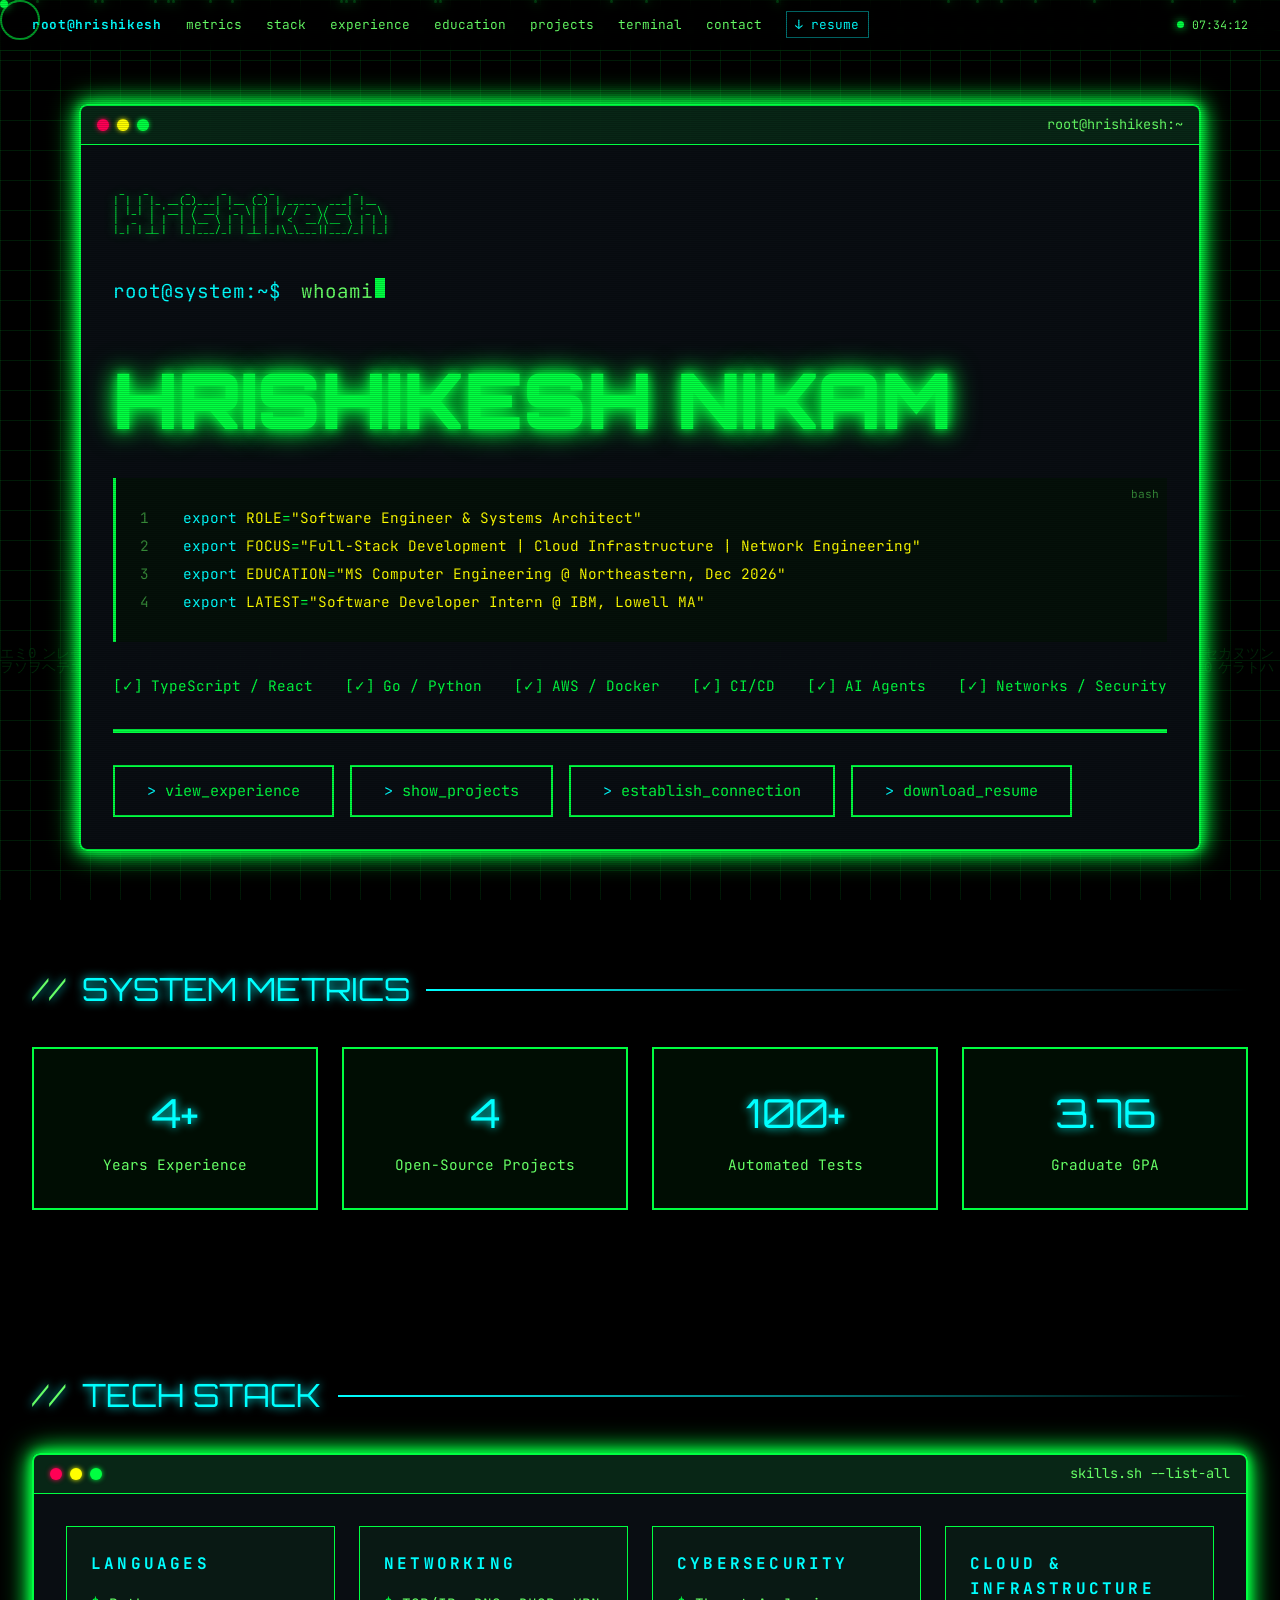
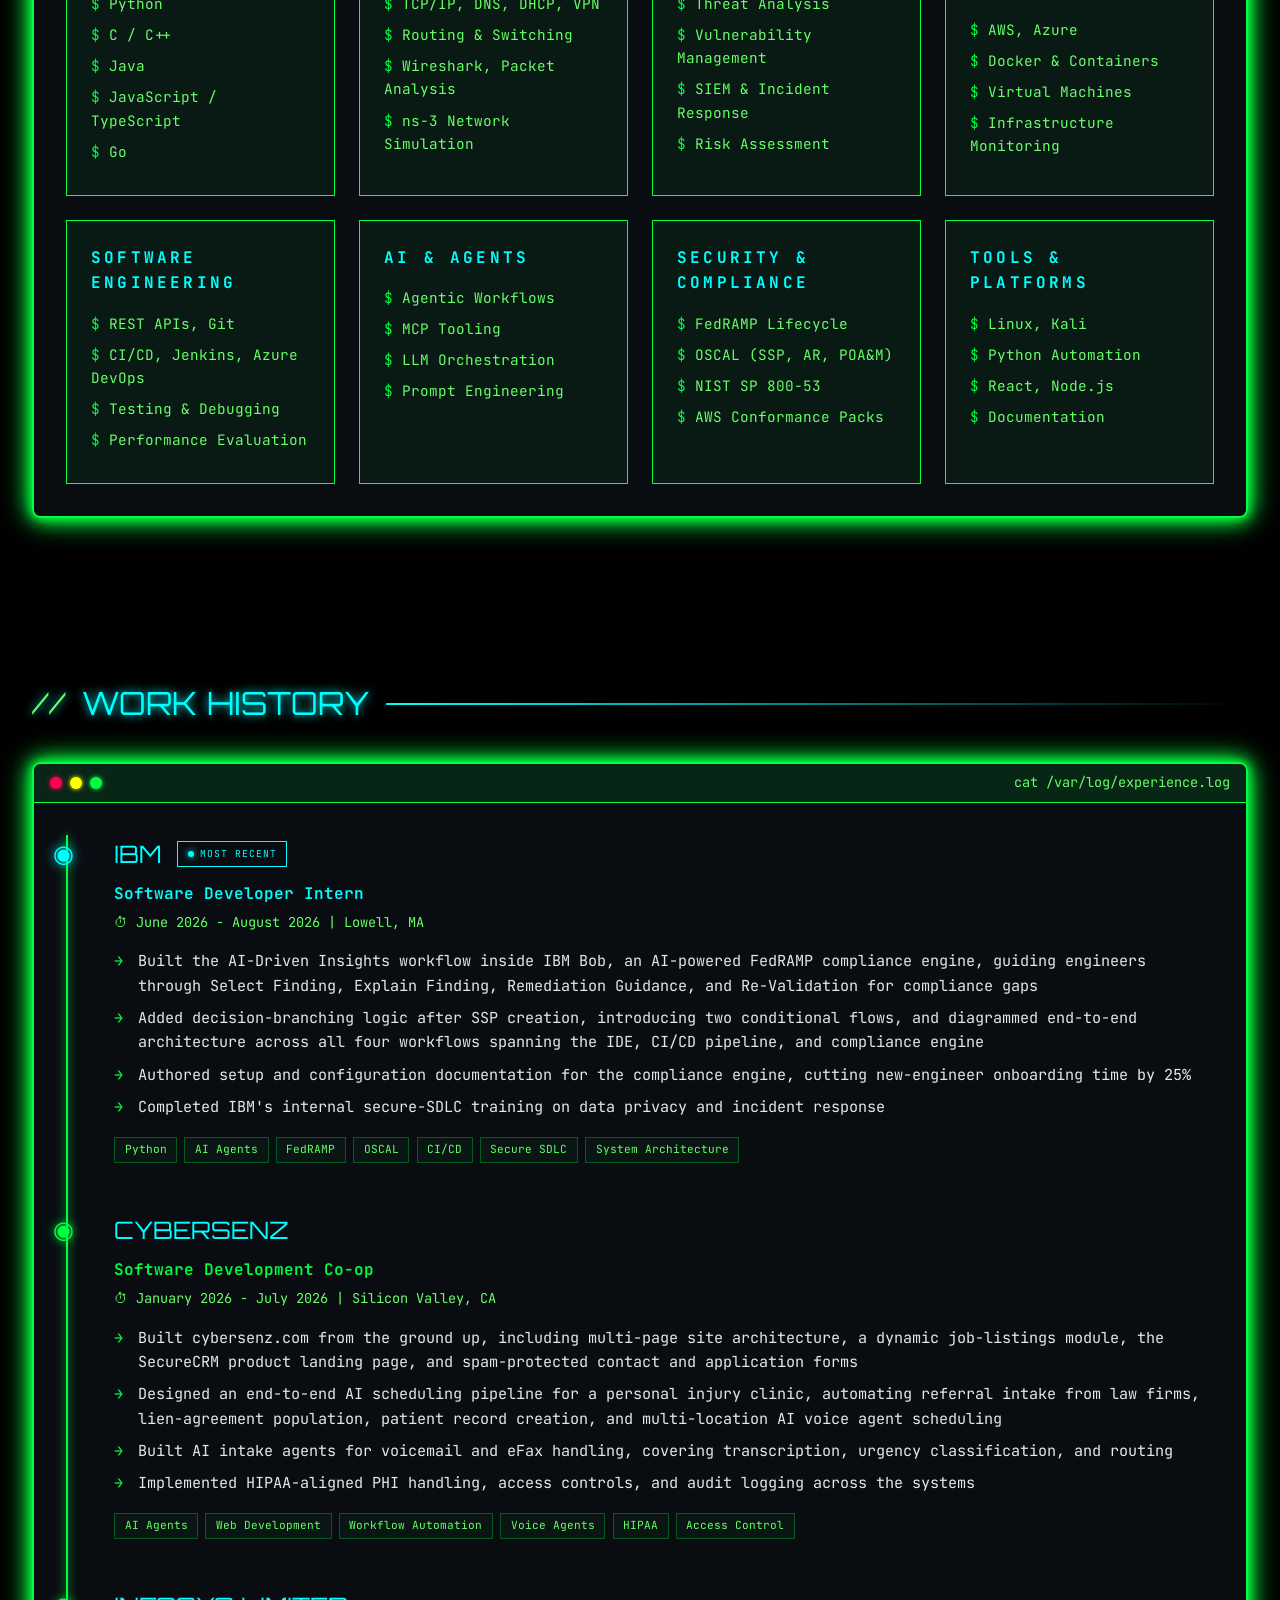
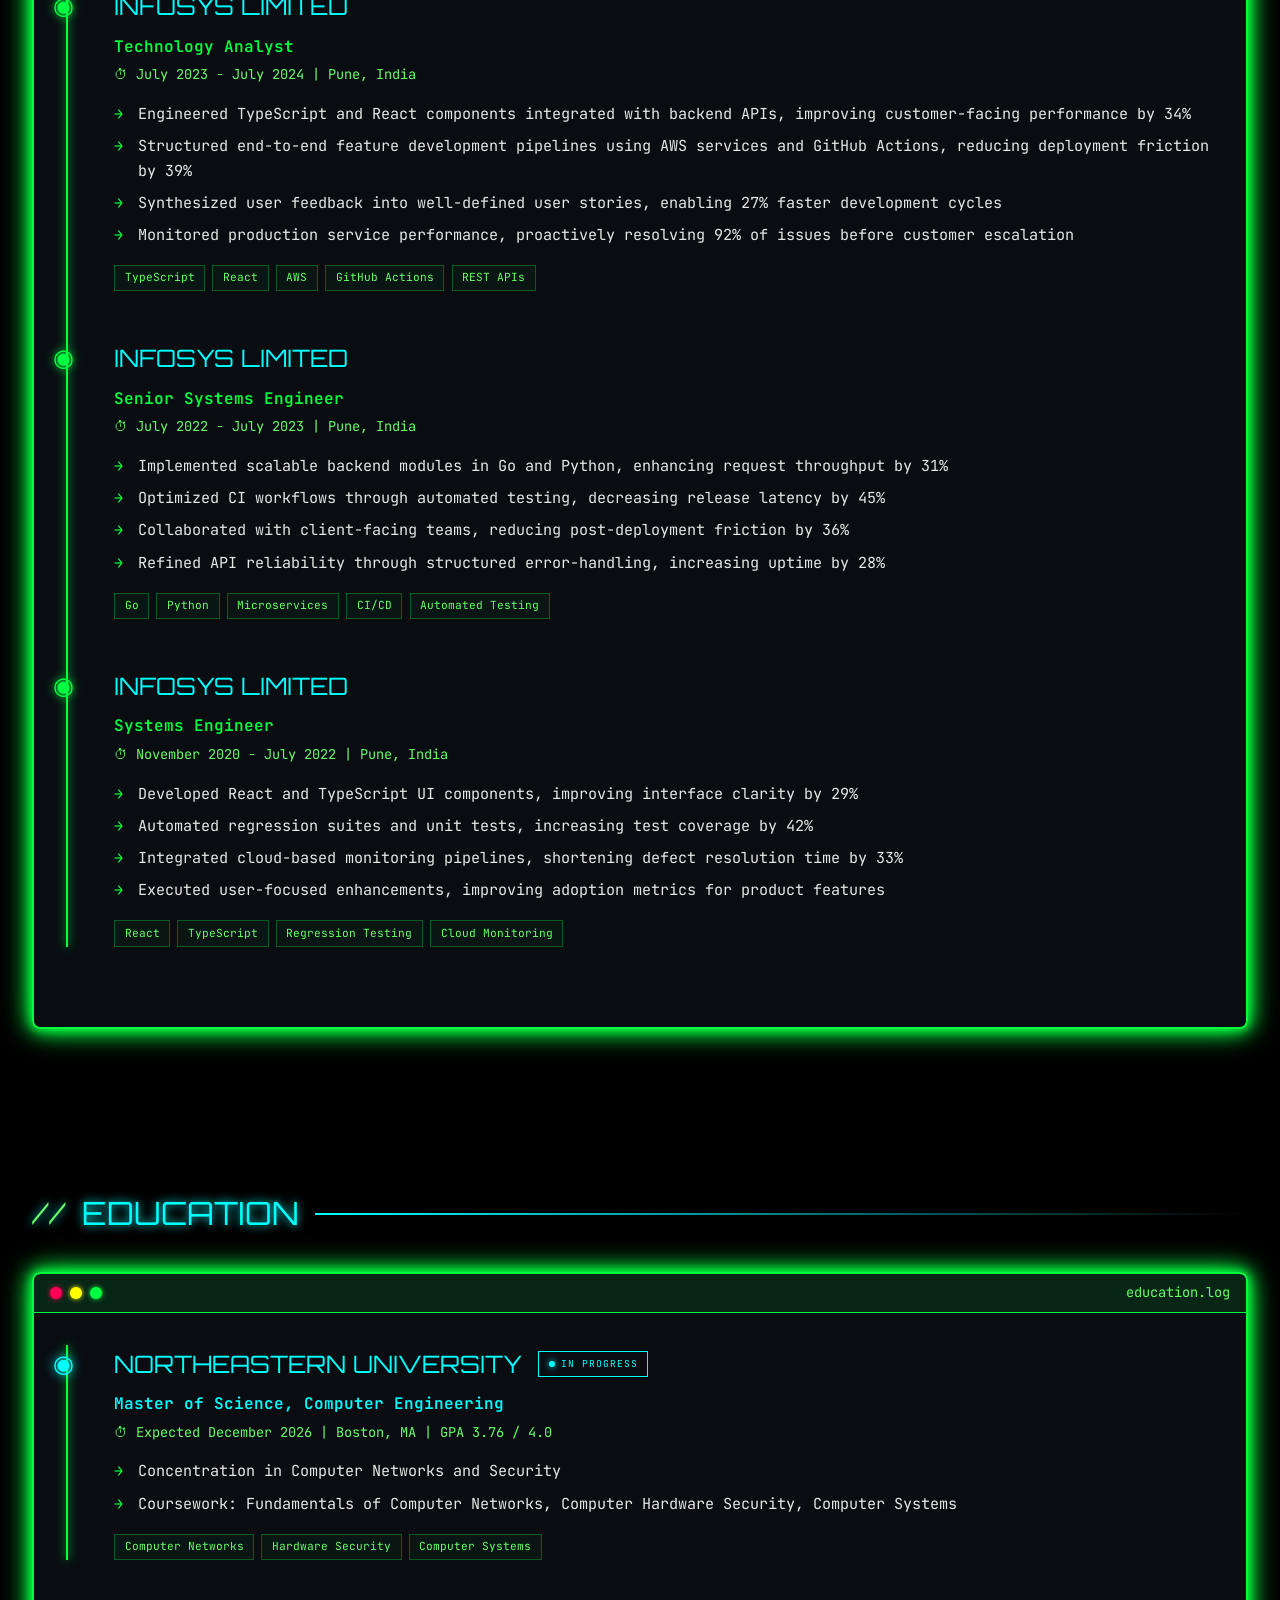
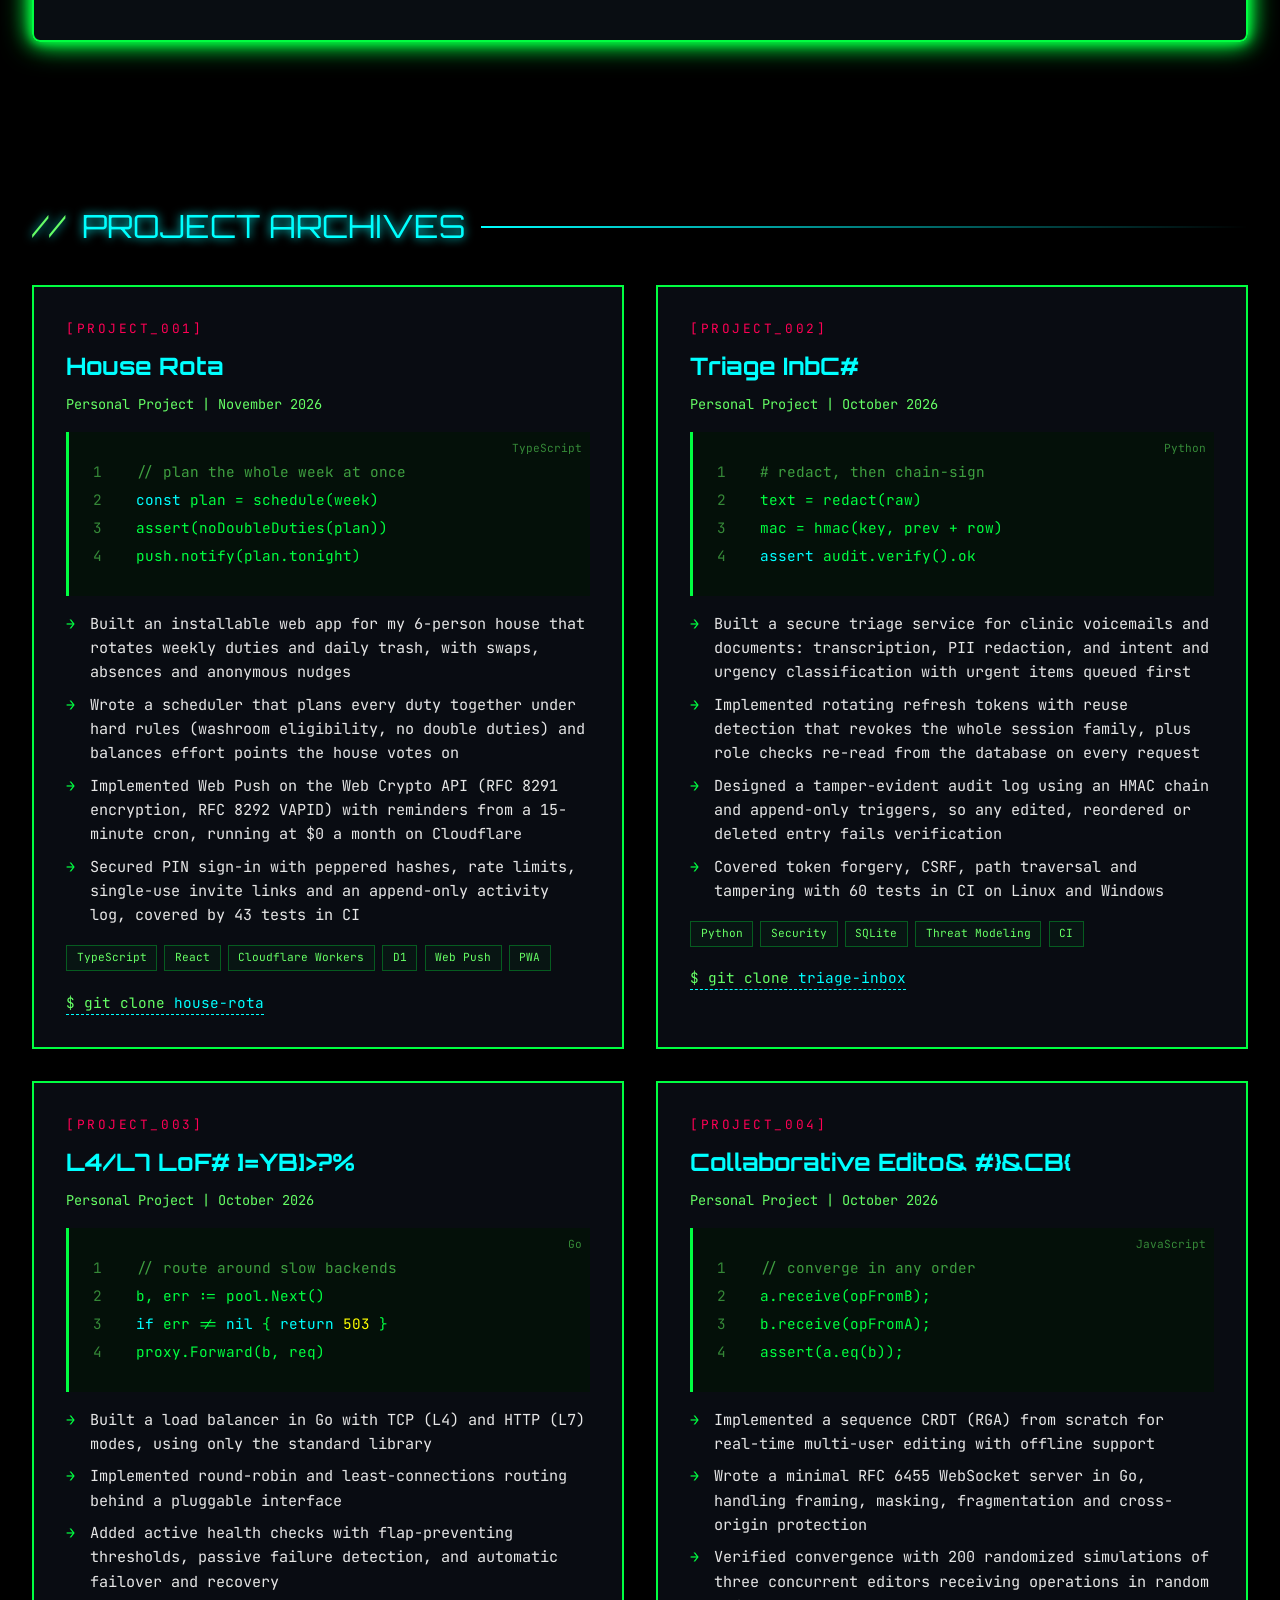
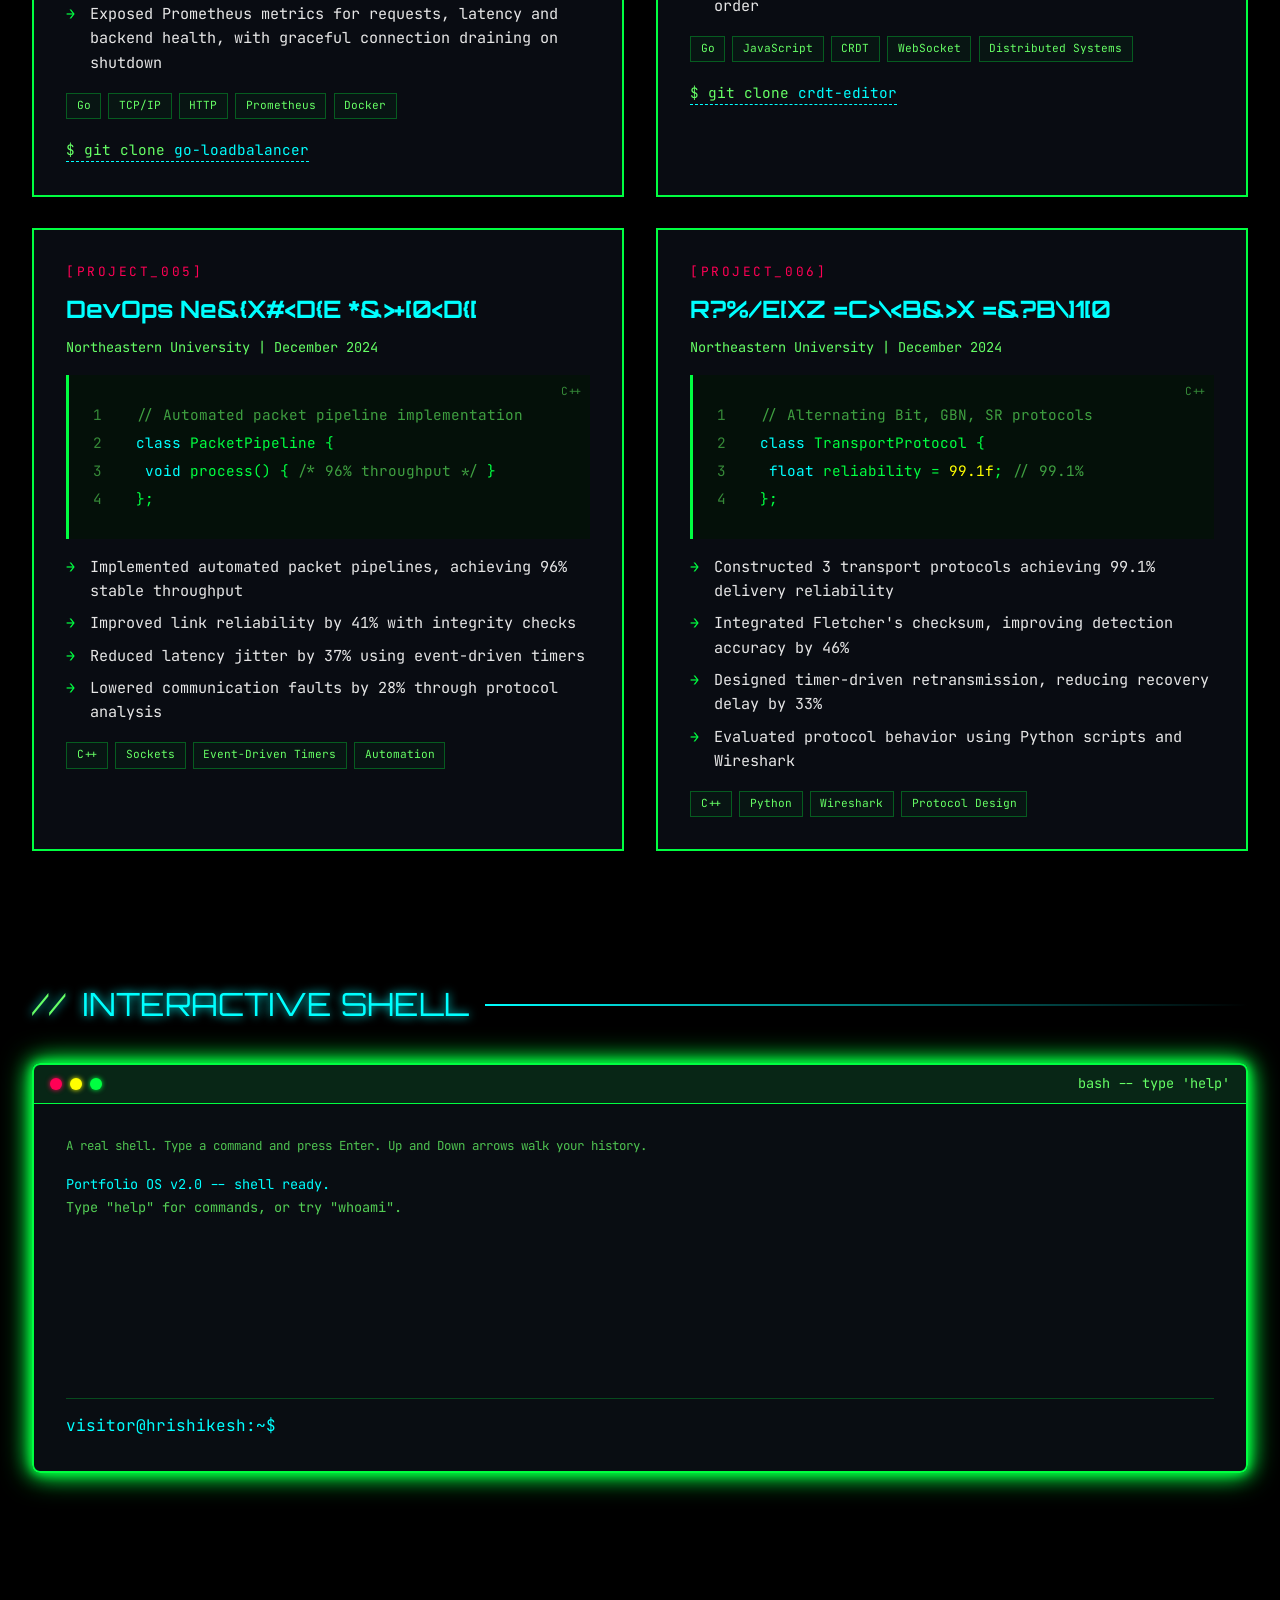
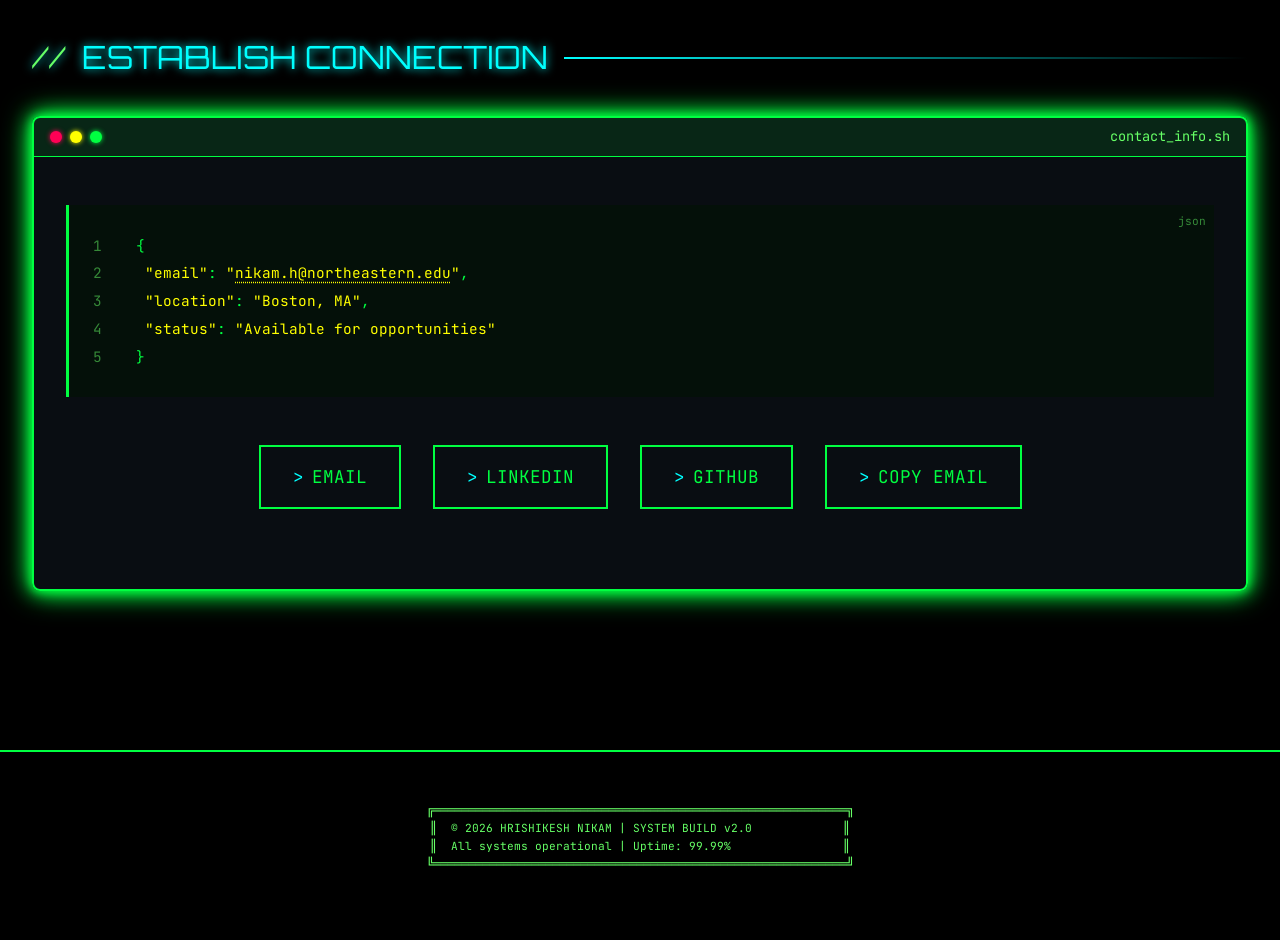
==== commit f6581323: "Update index.html" ====
--- a/index.html
+++ b/index.html
@@ -268,7 +268,7 @@
                         <div class="timeline-item featured scroll-slide-right">
                             <div class="job-title">IBM<span class="job-badge"><span class="dot"></span>MOST RECENT</span></div>
                             <div class="job-role">Software Developer Intern</div>
-                            <div class="job-period">July 2026 - August 2026 | Lowell, MA</div>
+                            <div class="job-period">June 2026 - August 2026 | Lowell, MA</div>
                             <ul class="achievements">
                                 <li>Built the AI-Driven Insights workflow inside IBM Bob, an AI-powered FedRAMP compliance engine, guiding engineers through Select Finding, Explain Finding, Remediation Guidance, and Re-Validation for compliance gaps</li>
                                 <li>Added decision-branching logic after SSP creation, introducing two conditional flows, and diagrammed end-to-end architecture across all four workflows spanning the IDE, CI/CD pipeline, and compliance engine</li>
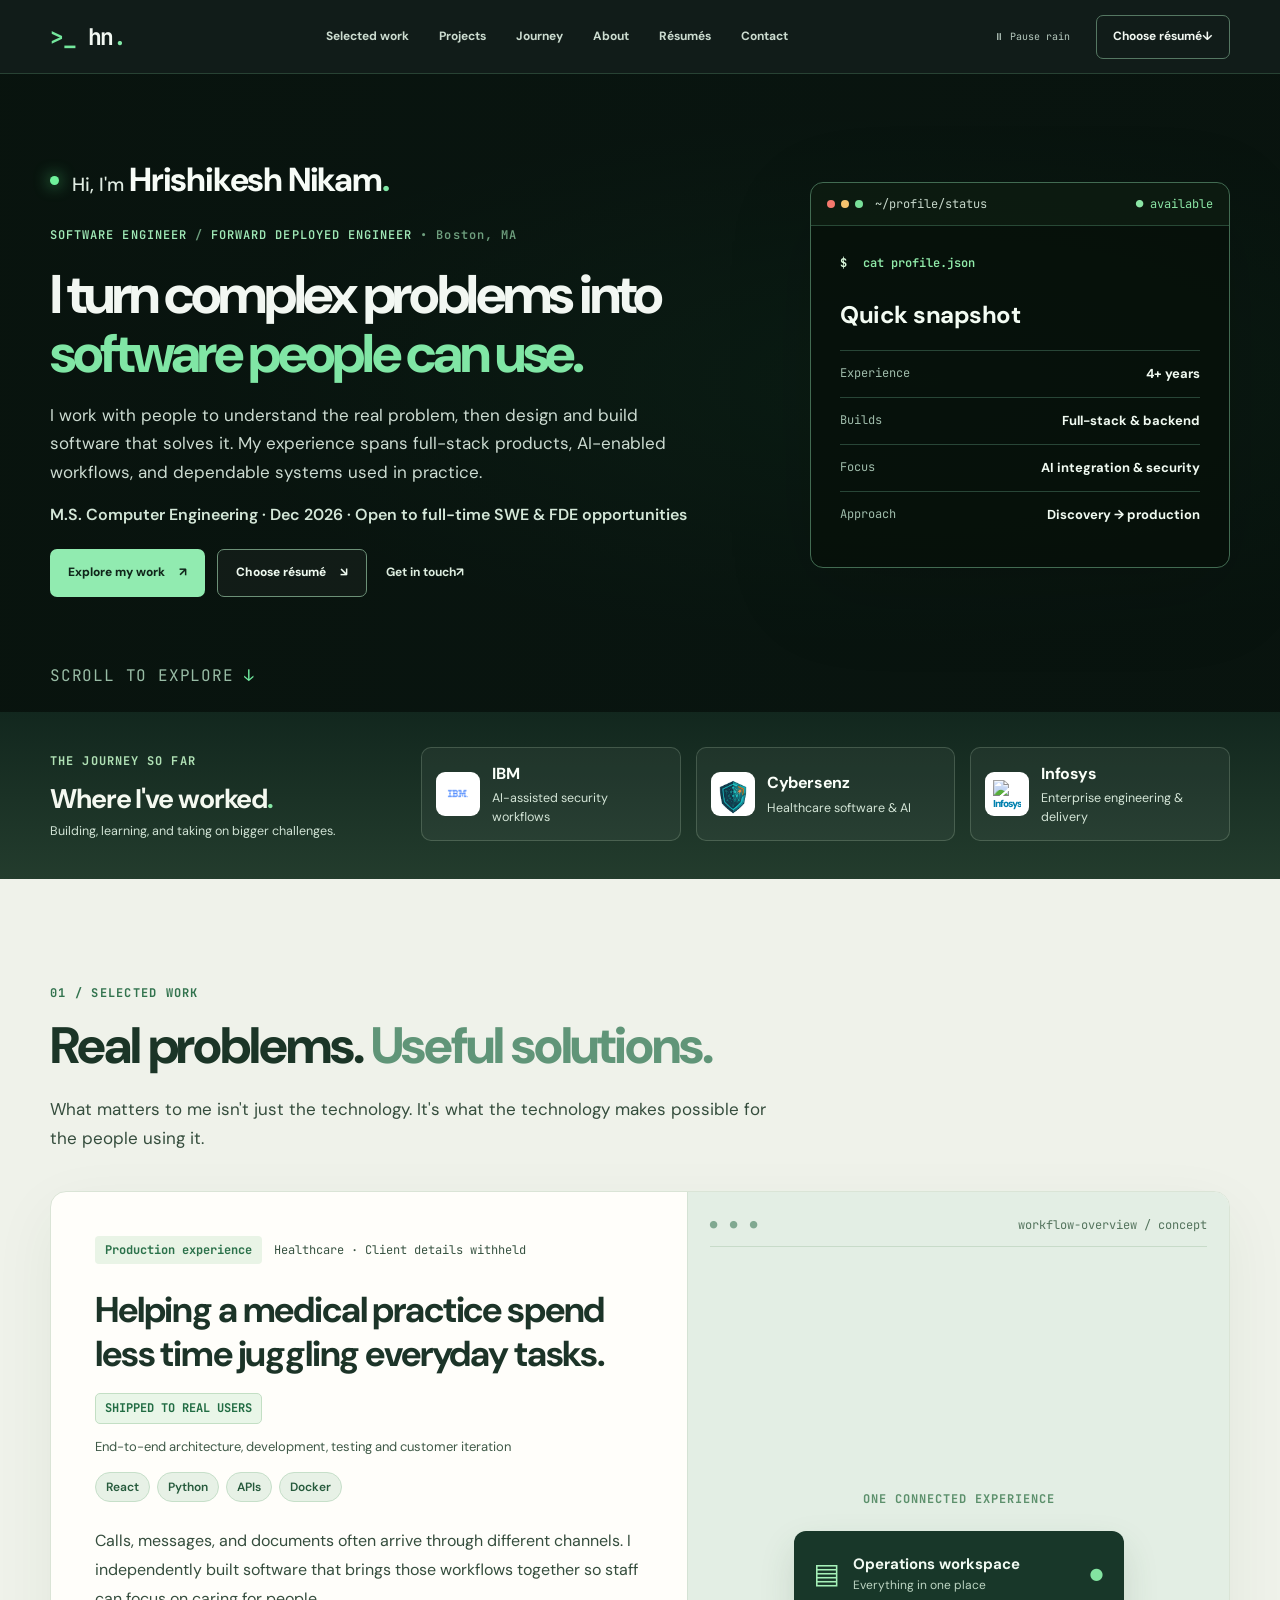
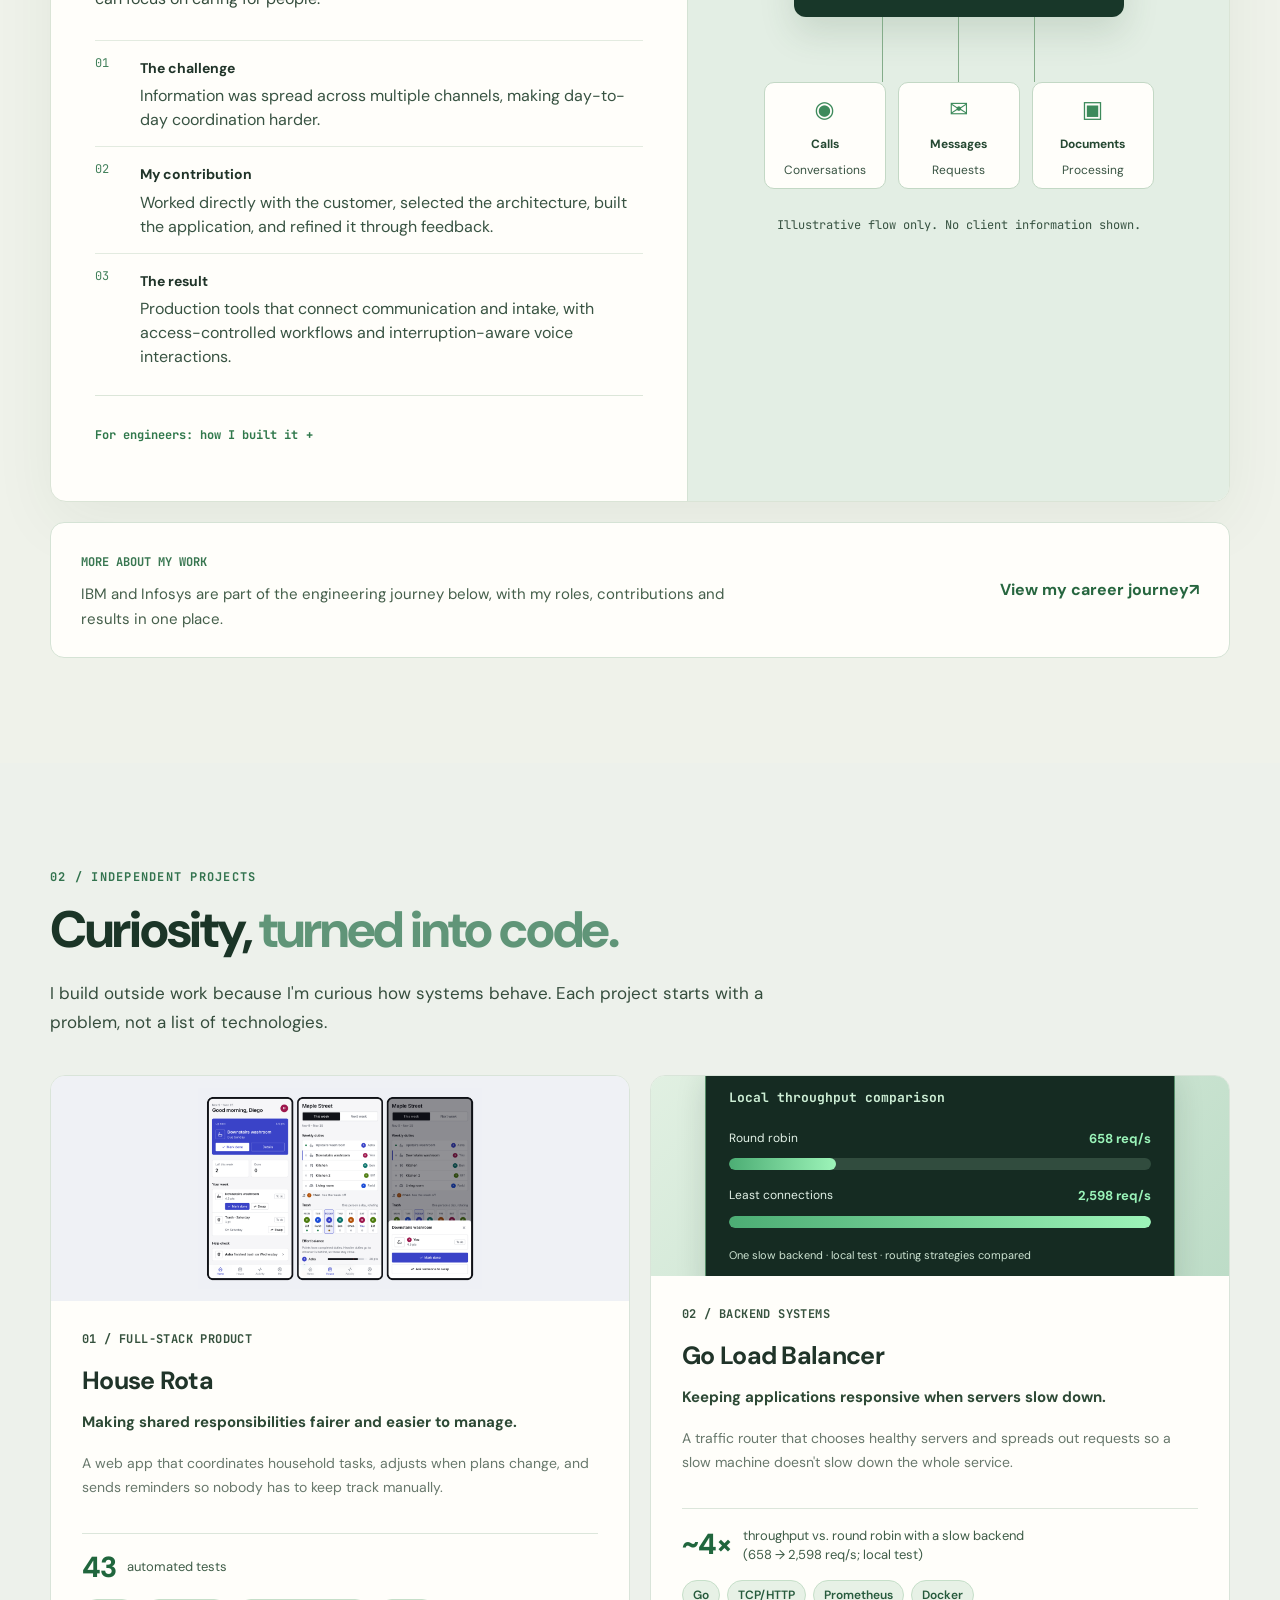
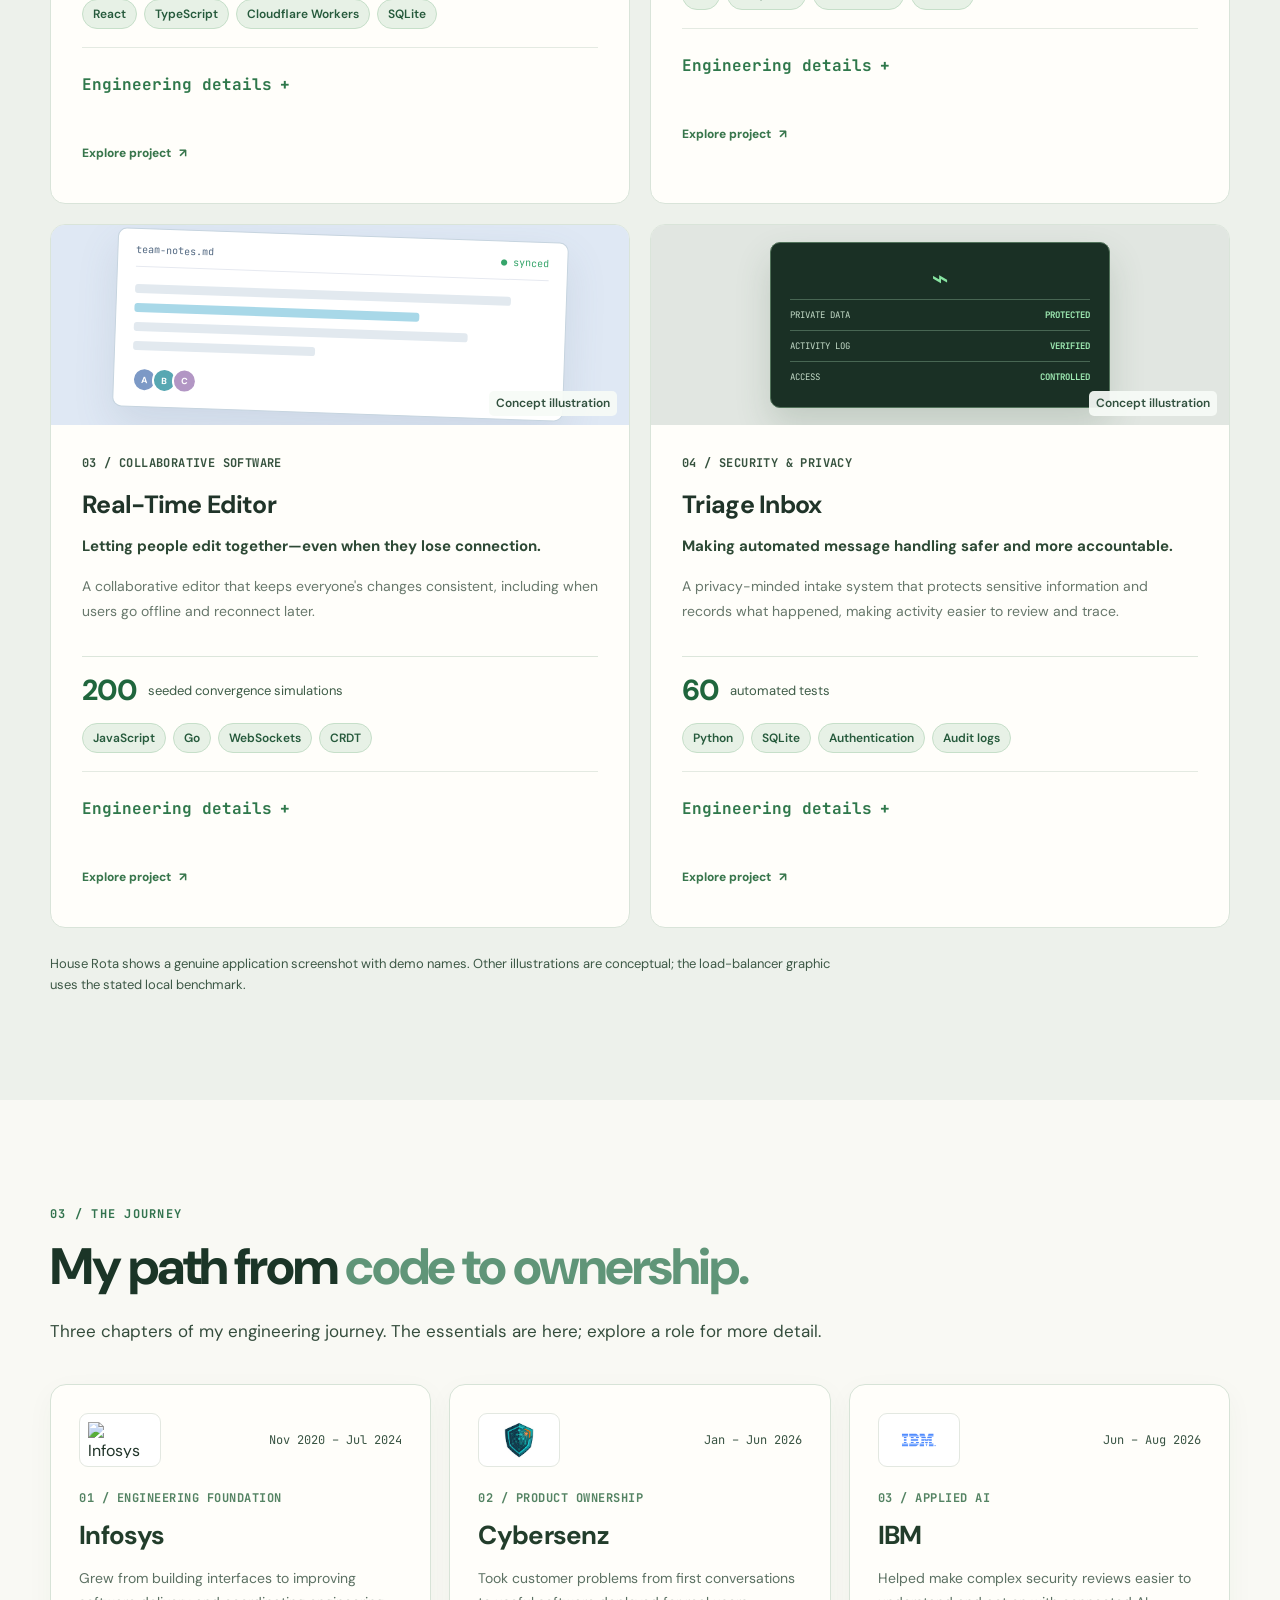
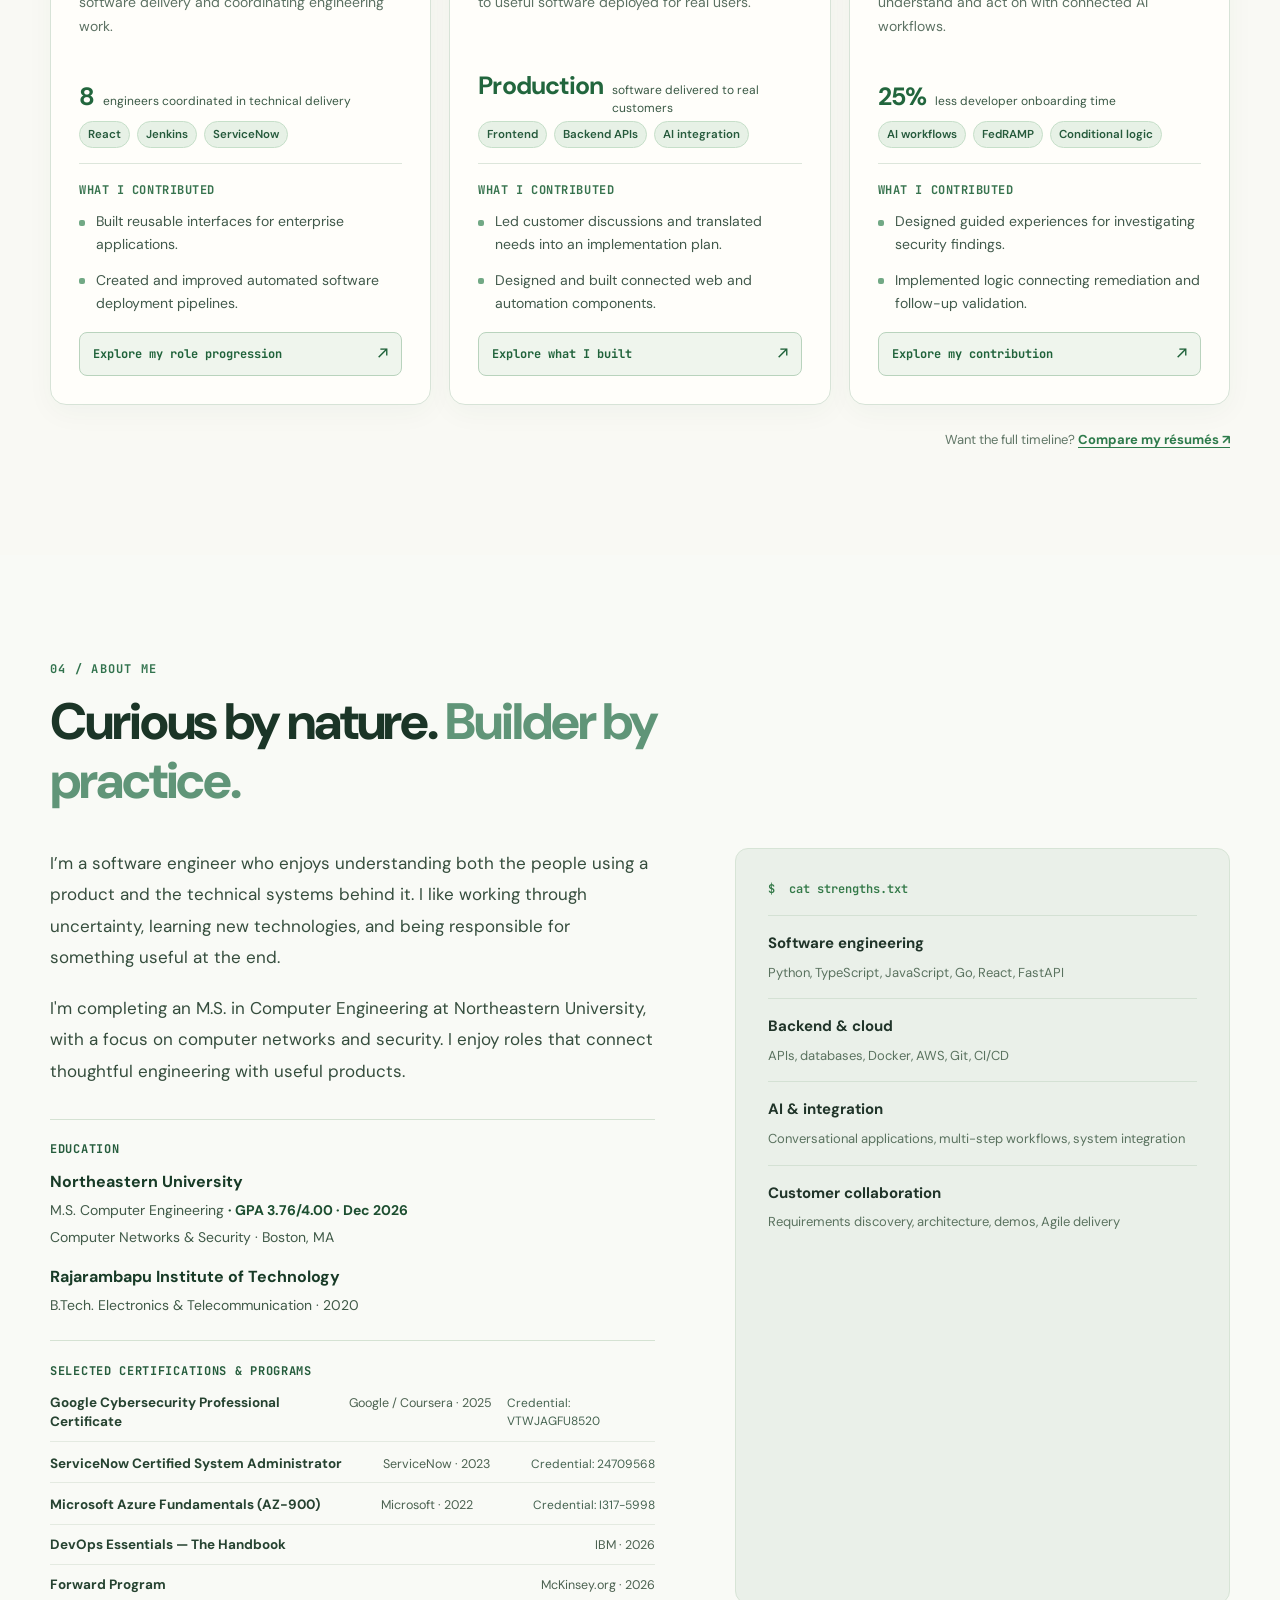
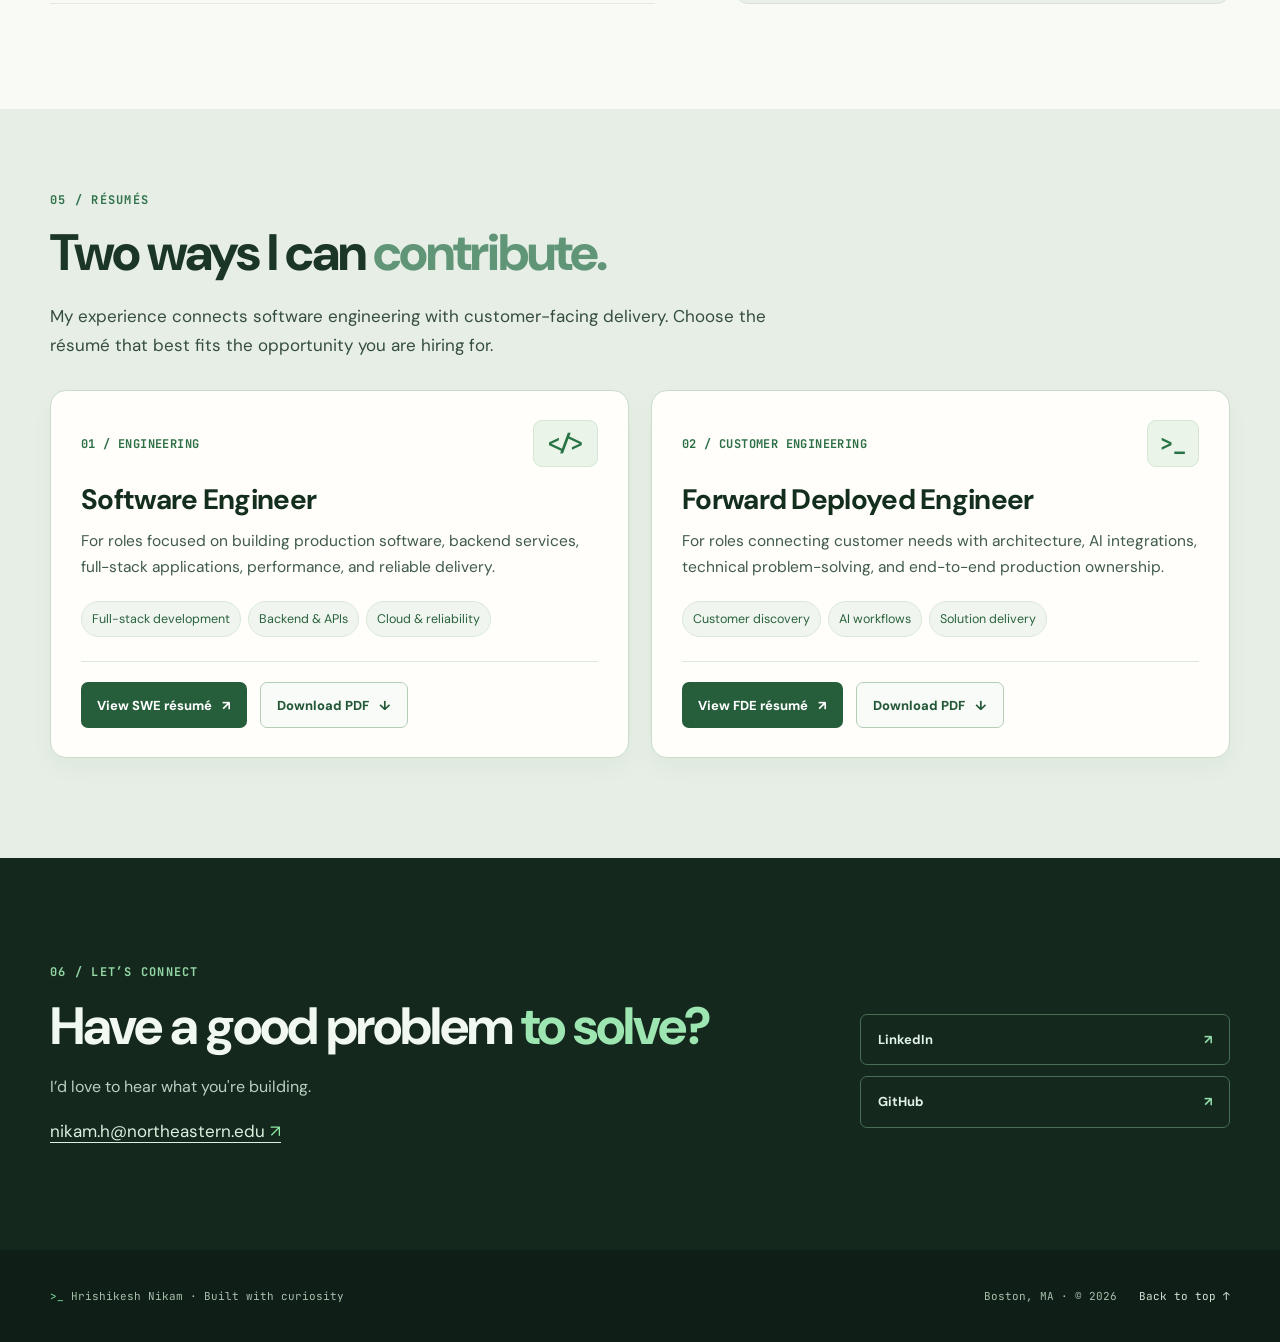
==== commit 69978aa3: "Portfolio redesign: real House Rota screenshot, privacy and accessibility fixes" ====
--- a/index.html
+++ b/index.html
@@ -1,624 +1,132 @@
 <!DOCTYPE html>
+
 <html lang="en">
 <head>
-    <meta charset="UTF-8">
-    <meta name="viewport" content="width=device-width, initial-scale=1.0">
-    <title>Hrishikesh Nikam // Software Engineer</title>
-    <meta name="description" content="Hrishikesh Nikam - Software Engineer. Full-stack development, cloud infrastructure, and AI agent workflows. MS Computer Engineering at Northeastern University, Boston.">
-    <meta name="author" content="Hrishikesh Nikam">
-    <meta name="theme-color" content="#00ff41">
-    <meta property="og:type" content="website">
-    <meta property="og:title" content="Hrishikesh Nikam - Software Engineer">
-    <meta property="og:description" content="Full-stack development, cloud infrastructure, and AI agent workflows. Most recently building AI-driven FedRAMP compliance tooling at IBM.">
-    <meta name="twitter:card" content="summary">
-    <meta name="twitter:title" content="Hrishikesh Nikam - Software Engineer">
-    <meta name="twitter:description" content="Full-stack development, cloud infrastructure, and AI agent workflows.">
-    <link rel="icon" href="data:image/svg+xml,%3Csvg xmlns='http://www.w3.org/2000/svg' viewBox='0 0 32 32'%3E%3Crect width='32' height='32' fill='%23000'/%3E%3Ctext x='4' y='23' font-family='monospace' font-size='20' fill='%2300ff41'%3E%3E%3C/text%3E%3C/svg%3E">
-    <link href="https://fonts.googleapis.com/css2?family=JetBrains+Mono:wght@400;600;700;800&family=Orbitron:wght@400;700;900&display=swap" rel="stylesheet">
-    <link rel="stylesheet" href="css/style.css">
-</head>
+<meta charset="utf-8"/><meta content="width=device-width, initial-scale=1" name="viewport"/>
+<meta content="#0a1512" name="theme-color"/>
+<meta content="Hrishikesh Nikam is a software engineer in Boston. He builds useful full-stack software, AI-powered applications and customer-facing systems from problem discovery to production." name="description"/>
+<meta content="Hrishikesh Nikam | Software Engineer &amp; Forward Deployed Engineer" property="og:title"/>
+<meta content="Turning complex problems into software people can use. Explore my work, experience, and projects." property="og:description"/>
+<title>Hrishikesh Nikam | Software Engineer &amp; Forward Deployed Engineer</title>
+<link href="https://fonts.googleapis.com" rel="preconnect"/><link crossorigin="" href="https://fonts.gstatic.com" rel="preconnect"/>
+<link href="https://fonts.googleapis.com/css2?family=DM+Sans:wght@400;500;600;700;800&amp;family=JetBrains+Mono:wght@400;500;600;700&amp;display=swap" rel="stylesheet"/>
+<link href="style.css" rel="stylesheet"/>
+<meta content="website" property="og:type"/><meta content="https://hrishikesh16nikam.github.io/" property="og:url"/><meta content="https://hrishikesh16nikam.github.io/assets/social-preview.png" property="og:image"/><meta content="1200" property="og:image:width"/><meta content="630" property="og:image:height"/><meta content="summary_large_image" name="twitter:card"/><meta content="Hrishikesh Nikam | Software Engineer &amp; Forward Deployed Engineer" name="twitter:title"/><meta content="I turn complex problems into software people can use." name="twitter:description"/><meta content="https://hrishikesh16nikam.github.io/assets/social-preview.png" name="twitter:image"/><link href="assets/favicon.svg" rel="icon"/><link href="assets/apple-touch-icon.png" rel="apple-touch-icon"/><meta content="Hrishikesh Nikam — Software Engineer and Forward Deployed Engineer portfolio" property="og:image:alt"/></head>
 <body>
-    <!-- Scroll Progress -->
-    <div class="scroll-progress"></div>
-
-    <!-- Fixed Terminal Nav -->
-    <nav class="topnav" aria-label="Section navigation">
-        <span class="nav-brand">root@hrishikesh</span>
-        <a href="#metrics">metrics</a>
-        <a href="#stack">stack</a>
-        <a href="#experience">experience</a>
-        <a href="#education">education</a>
-        <a href="#projects">projects</a>
-        <a href="#terminal">terminal</a>
-        <a href="#contact">contact</a>
-        <a href="resume.pdf" class="nav-resume" download="Hrishikesh_Nikam_Resume.pdf">&darr; resume</a>
-        <span class="nav-status"><span class="live-dot"></span><span id="nav-clock">--:--:--</span></span>
-    </nav>
-
-    <!-- Custom Cursor -->
-    <div class="cursor-dot"></div>
-    <div class="cursor-ring"></div>
-
-    <!-- Floating Particles -->
-    <div class="particles" id="particles"></div>
-
-    <!-- Matrix Rain Canvas -->
-    <canvas id="matrix-canvas"></canvas>
-
-    <!-- Grid Background -->
-    <div class="grid-bg"></div>
-
-    <!-- Boot Sequence -->
-    <div id="boot-sequence">
-        <div class="boot-container">
-            <!-- Pulsing Grid -->
-            <div class="grid-pulse"></div>
-            
-            <!-- Radar Effect -->
-            <div class="radar-bg">
-                <div class="radar-circle"></div>
-                <div class="radar-circle"></div>
-                <div class="radar-circle"></div>
-                <div class="radar-circle"></div>
-                <div class="scan-line"></div>
-            </div>
-
-            <!-- Terminal Box -->
-            <div class="boot-terminal-box">
-                <div class="boot-header">
-                    <div class="boot-dot red"></div>
-                    <div class="boot-dot yellow"></div>
-                    <div class="boot-dot green"></div>
-                    <div class="boot-title">system_boot.sh</div>
-                </div>
-                <div class="boot-text">
-                    <div class="boot-line success" style="animation-delay: 0s;">INITIALIZING SYSTEM</div>
-                    <div class="boot-line success" style="animation-delay: 0.8s;">LOADING SECURE KERNEL</div>
-                    <div class="boot-line success" style="animation-delay: 1.6s;">AUTHENTICATING: hrishikesh_nikam</div>
-                    <div class="boot-line success" style="animation-delay: 2.4s;">ESTABLISHING CONNECTION</div>
-                    <div class="boot-line success" style="animation-delay: 3.2s;">ACCESS GRANTED</div>
-                    
-                    <div class="boot-progress" style="animation-delay: 0.5s;">
-                        <div class="boot-progress-bar"></div>
-                    </div>
-                </div>
-            </div>
-        </div>
-    </div>
-
-    <!-- Main Content -->
-    <div class="container">
-        <!-- Header -->
-        <header>
-            <div class="terminal-window">
-                <div class="terminal-header">
-                    <div class="terminal-button"></div>
-                    <div class="terminal-button"></div>
-                    <div class="terminal-button"></div>
-                    <div class="terminal-title">root@hrishikesh:~</div>
-                </div>
-                <div class="terminal-content">
-                    <div class="ascii-art" aria-label="Hrishikesh">
- _   _      _     _     _ _             _
-| | | |_ __(_)___| |__ (_) | _____  ___| |__
-| |_| | '__| / __| '_ \| | |/ / _ \/ __| '_ \
-|  _  | |  | \__ \ | | | |   <  __/\__ \ | | |
-|_| |_|_|  |_|___/_| |_|_|_|\_\___||___/_| |_|
-    </div>
-                    
-                    <div class="typing-text">
-                        <span class="prompt">root@system:~$</span> whoami<span class="cursor"></span>
-                    </div>
-                    
-                    <h1 class="glitch-text">HRISHIKESH NIKAM</h1>
-                    
-                    <div class="code-block" data-lang="bash">
-<span class="code-line" data-line="1"><span class="keyword">export</span> <span class="string">ROLE</span>=<span class="string">"Software Engineer & Systems Architect"</span></span>
-<span class="code-line" data-line="2"><span class="keyword">export</span> <span class="string">FOCUS</span>=<span class="string">"Full-Stack Development | Cloud Infrastructure | Network Engineering"</span></span>
-<span class="code-line" data-line="3"><span class="keyword">export</span> <span class="string">EDUCATION</span>=<span class="string">"MS Computer Engineering @ Northeastern, Dec 2026"</span></span>
-<span class="code-line" data-line="4"><span class="keyword">export</span> <span class="string">LATEST</span>=<span class="string">"Software Developer Intern @ IBM, Lowell MA"</span></span>
-                    </div>
-
-                    <div class="status-bar">
-                        <div class="status-item">TypeScript / React</div>
-                        <div class="status-item">Go / Python</div>
-                        <div class="status-item">AWS / Docker</div>
-                        <div class="status-item">CI/CD</div>
-                        <div class="status-item">AI Agents</div>
-                        <div class="status-item">Networks / Security</div>
-                    </div>
-
-                    <div class="loading-bar"></div>
-
-                    <div class="command-buttons">
-                        <a href="#experience" class="cmd-btn">view_experience</a>
-                        <a href="#projects" class="cmd-btn">show_projects</a>
-                        <a href="#contact" class="cmd-btn">establish_connection</a>
-                        <a href="resume.pdf" class="cmd-btn" download="Hrishikesh_Nikam_Resume.pdf">download_resume</a>
-                    </div>
-                </div>
-            </div>
-        </header>
-
-        <!-- Stats Section -->
-        <section id="metrics">
-            <div class="section-header scroll-fade-up">SYSTEM METRICS</div>
-            <div class="stats-grid">
-                <div class="stat-box scroll-scale stagger-1">
-                    <div class="stat-number">4+</div>
-                    <div class="stat-label">Years Experience</div>
-                </div>
-                <div class="stat-box scroll-scale stagger-2">
-                    <div class="stat-number">4</div>
-                    <div class="stat-label">Open-Source Projects</div>
-                </div>
-                <div class="stat-box scroll-scale stagger-3">
-                    <div class="stat-number">100+</div>
-                    <div class="stat-label">Automated Tests</div>
-                </div>
-                <div class="stat-box scroll-scale stagger-4">
-                    <div class="stat-number">3.76</div>
-                    <div class="stat-label">Graduate GPA</div>
-                </div>
-            </div>
-        </section>
-
-        <!-- Skills Section -->
-        <section id="stack">
-            <div class="section-header scroll-fade-up">TECH STACK</div>
-            <div class="terminal-window no-tilt scroll-scale">
-                <div class="terminal-header">
-                    <div class="terminal-button"></div>
-                    <div class="terminal-button"></div>
-                    <div class="terminal-button"></div>
-                    <div class="terminal-title">skills.sh --list-all</div>
-                </div>
-                <div class="terminal-content">
-                    <div class="skills-grid">
-                        <div class="skill-category scroll-slide-right stagger-1">
-                            <h3>Languages</h3>
-                            <ul>
-                                <li>Python</li>
-                                <li>C / C++</li>
-                                <li>Java</li>
-                                <li>JavaScript / TypeScript</li>
-                                <li>Go</li>
-                            </ul>
-                        </div>
-                        <div class="skill-category scroll-slide-right stagger-2">
-                            <h3>Networking</h3>
-                            <ul>
-                                <li>TCP/IP, DNS, DHCP, VPN</li>
-                                <li>Routing &amp; Switching</li>
-                                <li>Wireshark, Packet Analysis</li>
-                                <li>ns-3 Network Simulation</li>
-                            </ul>
-                        </div>
-                        <div class="skill-category scroll-slide-right stagger-3">
-                            <h3>Cybersecurity</h3>
-                            <ul>
-                                <li>Threat Analysis</li>
-                                <li>Vulnerability Management</li>
-                                <li>SIEM &amp; Incident Response</li>
-                                <li>Risk Assessment</li>
-                            </ul>
-                        </div>
-                        <div class="skill-category scroll-slide-right stagger-4">
-                            <h3>Cloud &amp; Infrastructure</h3>
-                            <ul>
-                                <li>AWS, Azure</li>
-                                <li>Docker &amp; Containers</li>
-                                <li>Virtual Machines</li>
-                                <li>Infrastructure Monitoring</li>
-                            </ul>
-                        </div>
-                        <div class="skill-category scroll-slide-right stagger-5">
-                            <h3>Software Engineering</h3>
-                            <ul>
-                                <li>REST APIs, Git</li>
-                                <li>CI/CD, Jenkins, Azure DevOps</li>
-                                <li>Testing &amp; Debugging</li>
-                                <li>Performance Evaluation</li>
-                            </ul>
-                        </div>
-                        <div class="skill-category scroll-slide-right stagger-6">
-                            <h3>AI &amp; Agents</h3>
-                            <ul>
-                                <li>Agentic Workflows</li>
-                                <li>MCP Tooling</li>
-                                <li>LLM Orchestration</li>
-                                <li>Prompt Engineering</li>
-                            </ul>
-                        </div>
-                        <div class="skill-category scroll-slide-right stagger-1">
-                            <h3>Security &amp; Compliance</h3>
-                            <ul>
-                                <li>FedRAMP Lifecycle</li>
-                                <li>OSCAL (SSP, AR, POA&amp;M)</li>
-                                <li>NIST SP 800-53</li>
-                                <li>AWS Conformance Packs</li>
-                            </ul>
-                        </div>
-                        <div class="skill-category scroll-slide-right stagger-2">
-                            <h3>Tools &amp; Platforms</h3>
-                            <ul>
-                                <li>Linux, Kali</li>
-                                <li>Python Automation</li>
-                                <li>React, Node.js</li>
-                                <li>Documentation</li>
-                            </ul>
-                        </div>
-                    </div>
-                </div>
-            </div>
-        </section>
-
-        <!-- Experience Section -->
-        <section id="experience">
-            <div class="section-header scroll-fade-up">WORK HISTORY</div>
-            <div class="terminal-window no-tilt scroll-scale">
-                <div class="terminal-header">
-                    <div class="terminal-button"></div>
-                    <div class="terminal-button"></div>
-                    <div class="terminal-button"></div>
-                    <div class="terminal-title">cat /var/log/experience.log</div>
-                </div>
-                <div class="terminal-content">
-                    <div class="timeline">
-                        <div class="timeline-item featured scroll-slide-right">
-                            <div class="job-title">IBM<span class="job-badge"><span class="dot"></span>MOST RECENT</span></div>
-                            <div class="job-role">Software Developer Intern</div>
-                            <div class="job-period">June 2026 - August 2026 | Lowell, MA</div>
-                            <ul class="achievements">
-                                <li>Built the AI-Driven Insights workflow inside IBM Bob, an AI-powered FedRAMP compliance engine, guiding engineers through Select Finding, Explain Finding, Remediation Guidance, and Re-Validation for compliance gaps</li>
-                                <li>Added decision-branching logic after SSP creation, introducing two conditional flows, and diagrammed end-to-end architecture across all four workflows spanning the IDE, CI/CD pipeline, and compliance engine</li>
-                                <li>Authored setup and configuration documentation for the compliance engine, cutting new-engineer onboarding time by 25%</li>
-                                <li>Completed IBM's internal secure-SDLC training on data privacy and incident response</li>
-                            </ul>
-                            <div class="tech-tags">
-                                <span class="tech-tag">Python</span>
-                                <span class="tech-tag">AI Agents</span>
-                                <span class="tech-tag">FedRAMP</span>
-                                <span class="tech-tag">OSCAL</span>
-                                <span class="tech-tag">CI/CD</span>
-                                <span class="tech-tag">Secure SDLC</span>
-                                <span class="tech-tag">System Architecture</span>
-                            </div>
-                        </div>
-
-                        <div class="timeline-item scroll-slide-right">
-                            <div class="job-title">CYBERSENZ</div>
-                            <div class="job-role">Software Development Co-op</div>
-                            <div class="job-period">January 2026 - July 2026 | Silicon Valley, CA</div>
-                            <ul class="achievements">
-                                <li>Built cybersenz.com from the ground up, including multi-page site architecture, a dynamic job-listings module, the SecureCRM product landing page, and spam-protected contact and application forms</li>
-                                <li>Designed an end-to-end AI scheduling pipeline for a personal injury clinic, automating referral intake from law firms, lien-agreement population, patient record creation, and multi-location AI voice agent scheduling</li>
-                                <li>Built AI intake agents for voicemail and eFax handling, covering transcription, urgency classification, and routing</li>
-                                <li>Implemented HIPAA-aligned PHI handling, access controls, and audit logging across the systems</li>
-                            </ul>
-                            <div class="tech-tags">
-                                <span class="tech-tag">AI Agents</span>
-                                <span class="tech-tag">Web Development</span>
-                                <span class="tech-tag">Workflow Automation</span>
-                                <span class="tech-tag">Voice Agents</span>
-                                <span class="tech-tag">HIPAA</span>
-                                <span class="tech-tag">Access Control</span>
-                            </div>
-                        </div>
-
-                        <div class="timeline-item scroll-slide-right">
-                            <div class="job-title">INFOSYS LIMITED</div>
-                            <div class="job-role">Technology Analyst</div>
-                            <div class="job-period">July 2023 - July 2024 | Pune, India</div>
-                            <ul class="achievements">
-                                <li>Engineered TypeScript and React components integrated with backend APIs, improving customer-facing performance by 34%</li>
-                                <li>Structured end-to-end feature development pipelines using AWS services and GitHub Actions, reducing deployment friction by 39%</li>
-                                <li>Synthesized user feedback into well-defined user stories, enabling 27% faster development cycles</li>
-                                <li>Monitored production service performance, proactively resolving 92% of issues before customer escalation</li>
-                            </ul>
-                            <div class="tech-tags">
-                                <span class="tech-tag">TypeScript</span>
-                                <span class="tech-tag">React</span>
-                                <span class="tech-tag">AWS</span>
-                                <span class="tech-tag">GitHub Actions</span>
-                                <span class="tech-tag">REST APIs</span>
-                            </div>
-                        </div>
-
-                        <div class="timeline-item scroll-slide-right">
-                            <div class="job-title">INFOSYS LIMITED</div>
-                            <div class="job-role">Senior Systems Engineer</div>
-                            <div class="job-period">July 2022 - July 2023 | Pune, India</div>
-                            <ul class="achievements">
-                                <li>Implemented scalable backend modules in Go and Python, enhancing request throughput by 31%</li>
-                                <li>Optimized CI workflows through automated testing, decreasing release latency by 45%</li>
-                                <li>Collaborated with client-facing teams, reducing post-deployment friction by 36%</li>
-                                <li>Refined API reliability through structured error-handling, increasing uptime by 28%</li>
-                            </ul>
-                            <div class="tech-tags">
-                                <span class="tech-tag">Go</span>
-                                <span class="tech-tag">Python</span>
-                                <span class="tech-tag">Microservices</span>
-                                <span class="tech-tag">CI/CD</span>
-                                <span class="tech-tag">Automated Testing</span>
-                            </div>
-                        </div>
-
-                        <div class="timeline-item scroll-slide-right">
-                            <div class="job-title">INFOSYS LIMITED</div>
-                            <div class="job-role">Systems Engineer</div>
-                            <div class="job-period">November 2020 - July 2022 | Pune, India</div>
-                            <ul class="achievements">
-                                <li>Developed React and TypeScript UI components, improving interface clarity by 29%</li>
-                                <li>Automated regression suites and unit tests, increasing test coverage by 42%</li>
-                                <li>Integrated cloud-based monitoring pipelines, shortening defect resolution time by 33%</li>
-                                <li>Executed user-focused enhancements, improving adoption metrics for product features</li>
-                            </ul>
-                            <div class="tech-tags">
-                                <span class="tech-tag">React</span>
-                                <span class="tech-tag">TypeScript</span>
-                                <span class="tech-tag">Regression Testing</span>
-                                <span class="tech-tag">Cloud Monitoring</span>
-                            </div>
-                        </div>
-                    </div>
-                </div>
-            </div>
-        </section>
-
-        <!-- Education Section -->
-        <section id="education">
-            <div class="section-header scroll-fade-up">EDUCATION</div>
-            <div class="terminal-window no-tilt scroll-scale">
-                <div class="terminal-header">
-                    <div class="terminal-button"></div>
-                    <div class="terminal-button"></div>
-                    <div class="terminal-button"></div>
-                    <div class="terminal-title">education.log</div>
-                </div>
-                <div class="terminal-content">
-                    <div class="timeline">
-                        <div class="timeline-item featured scroll-slide-right">
-                            <div class="job-title">NORTHEASTERN UNIVERSITY<span class="job-badge"><span class="dot"></span>IN PROGRESS</span></div>
-                            <div class="job-role">Master of Science, Computer Engineering</div>
-                            <div class="job-period">Expected December 2026 | Boston, MA | GPA 3.76 / 4.0</div>
-                            <ul class="achievements">
-                                <li>Concentration in Computer Networks and Security</li>
-                                <li>Coursework: Fundamentals of Computer Networks, Computer Hardware Security, Computer Systems</li>
-                            </ul>
-                            <div class="tech-tags">
-                                <span class="tech-tag">Computer Networks</span>
-                                <span class="tech-tag">Hardware Security</span>
-                                <span class="tech-tag">Computer Systems</span>
-                            </div>
-                        </div>
-                    </div>
-                </div>
-            </div>
-        </section>
-
-        <!-- Projects Section -->
-        <section id="projects">
-            <div class="section-header scroll-fade-up">PROJECT ARCHIVES</div>
-            <div class="projects-grid">
-                <div class="project-card">
-                    <div class="project-id">001</div>
-                    <h3 class="project-title">House Rota</h3>
-                    <div class="project-meta">Personal Project | November 2026</div>
-                    <div class="code-block" data-lang="TypeScript">
-<span class="code-line" data-line="1"><span class="comment">// plan the whole week at once</span></span>
-<span class="code-line" data-line="2"><span class="keyword">const</span> plan = <span class="function">schedule</span>(week)</span>
-<span class="code-line" data-line="3"><span class="function">assert</span>(<span class="function">noDoubleDuties</span>(plan))</span>
-<span class="code-line" data-line="4">push.<span class="function">notify</span>(plan.tonight)</span>
-                    </div>
-                    <ul class="achievements">
-                        <li>Built an installable web app for my 6-person house that rotates weekly duties and daily trash, with swaps, absences and anonymous nudges</li>
-                        <li>Wrote a scheduler that plans every duty together under hard rules (washroom eligibility, no double duties) and balances effort points the house votes on</li>
-                        <li>Implemented Web Push on the Web Crypto API (RFC 8291 encryption, RFC 8292 VAPID) with reminders from a 15-minute cron, running at $0 a month on Cloudflare</li>
-                        <li>Secured PIN sign-in with peppered hashes, rate limits, single-use invite links and an append-only activity log, covered by 43 tests in CI</li>
-                    </ul>
-                    <div class="tech-tags">
-                        <span class="tech-tag">TypeScript</span>
-                        <span class="tech-tag">React</span>
-                        <span class="tech-tag">Cloudflare Workers</span>
-                        <span class="tech-tag">D1</span>
-                        <span class="tech-tag">Web Push</span>
-                        <span class="tech-tag">PWA</span>
-                    </div>
-                    <a class="project-link" href="https://github.com/Hrishikesh16nikam/house-rota" target="_blank" rel="noopener">house-rota</a>
-                </div>
-                <div class="project-card">
-                    <div class="project-id">002</div>
-                    <h3 class="project-title">Triage Inbox</h3>
-                    <div class="project-meta">Personal Project | October 2026</div>
-                    <div class="code-block" data-lang="Python">
-<span class="code-line" data-line="1"><span class="comment"># redact, then chain-sign</span></span>
-<span class="code-line" data-line="2">text = <span class="function">redact</span>(raw)</span>
-<span class="code-line" data-line="3">mac = <span class="function">hmac</span>(key, prev + row)</span>
-<span class="code-line" data-line="4"><span class="keyword">assert</span> audit.<span class="function">verify</span>().ok</span>
-                    </div>
-                    <ul class="achievements">
-                        <li>Built a secure triage service for clinic voicemails and documents: transcription, PII redaction, and intent and urgency classification with urgent items queued first</li>
-                        <li>Implemented rotating refresh tokens with reuse detection that revokes the whole session family, plus role checks re-read from the database on every request</li>
-                        <li>Designed a tamper-evident audit log using an HMAC chain and append-only triggers, so any edited, reordered or deleted entry fails verification</li>
-                        <li>Covered token forgery, CSRF, path traversal and tampering with 60 tests in CI on Linux and Windows</li>
-                    </ul>
-                    <div class="tech-tags">
-                        <span class="tech-tag">Python</span>
-                        <span class="tech-tag">Security</span>
-                        <span class="tech-tag">SQLite</span>
-                        <span class="tech-tag">Threat Modeling</span>
-                        <span class="tech-tag">CI</span>
-                    </div>
-                    <a class="project-link" href="https://github.com/Hrishikesh16nikam/triage-inbox" target="_blank" rel="noopener">triage-inbox</a>
-                </div>
-
-                <div class="project-card">
-                    <div class="project-id">003</div>
-                    <h3 class="project-title">L4/L7 Load Balancer</h3>
-                    <div class="project-meta">Personal Project | October 2026</div>
-                    <div class="code-block" data-lang="Go">
-<span class="code-line" data-line="1"><span class="comment">// route around slow backends</span></span>
-<span class="code-line" data-line="2">b, err := pool.<span class="function">Next</span>()</span>
-<span class="code-line" data-line="3"><span class="keyword">if</span> err != <span class="keyword">nil</span> { <span class="keyword">return</span> <span class="string">503</span> }</span>
-<span class="code-line" data-line="4">proxy.<span class="function">Forward</span>(b, req)</span>
-                    </div>
-                    <ul class="achievements">
-                        <li>Built a load balancer in Go with TCP (L4) and HTTP (L7) modes, using only the standard library</li>
-                        <li>Implemented round-robin and least-connections routing behind a pluggable interface</li>
-                        <li>Added active health checks with flap-preventing thresholds, passive failure detection, and automatic failover and recovery</li>
-                        <li>Exposed Prometheus metrics for requests, latency and backend health, with graceful connection draining on shutdown</li>
-                    </ul>
-                    <div class="tech-tags">
-                        <span class="tech-tag">Go</span>
-                        <span class="tech-tag">TCP/IP</span>
-                        <span class="tech-tag">HTTP</span>
-                        <span class="tech-tag">Prometheus</span>
-                        <span class="tech-tag">Docker</span>
-                    </div>
-                    <a class="project-link" href="https://github.com/Hrishikesh16nikam/go-loadbalancer" target="_blank" rel="noopener">go-loadbalancer</a>
-                </div>
-
-                <div class="project-card">
-                    <div class="project-id">004</div>
-                    <h3 class="project-title">Collaborative Editor (CRDT)</h3>
-                    <div class="project-meta">Personal Project | October 2026</div>
-                    <div class="code-block" data-lang="JavaScript">
-<span class="code-line" data-line="1"><span class="comment">// converge in any order</span></span>
-<span class="code-line" data-line="2">a.<span class="function">receive</span>(opFromB);</span>
-<span class="code-line" data-line="3">b.<span class="function">receive</span>(opFromA);</span>
-<span class="code-line" data-line="4"><span class="function">assert</span>(a.<span class="function">eq</span>(b));</span>
-                    </div>
-                    <ul class="achievements">
-                        <li>Implemented a sequence CRDT (RGA) from scratch for real-time multi-user editing with offline support</li>
-                        <li>Wrote a minimal RFC 6455 WebSocket server in Go, handling framing, masking, fragmentation and cross-origin protection</li>
-                        <li>Verified convergence with 200 randomized simulations of three concurrent editors receiving operations in random order</li>
-                    </ul>
-                    <div class="tech-tags">
-                        <span class="tech-tag">Go</span>
-                        <span class="tech-tag">JavaScript</span>
-                        <span class="tech-tag">CRDT</span>
-                        <span class="tech-tag">WebSocket</span>
-                        <span class="tech-tag">Distributed Systems</span>
-                    </div>
-                    <a class="project-link" href="https://github.com/Hrishikesh16nikam/crdt-editor" target="_blank" rel="noopener">crdt-editor</a>
-                </div>
-
-                <div class="project-card">
-                    <div class="project-id">005</div>
-                    <h3 class="project-title">DevOps Networking Automation</h3>
-                    <div class="project-meta">Northeastern University | December 2024</div>
-                    <div class="code-block" data-lang="C++">
-<span class="code-line" data-line="1"><span class="comment">// Automated packet pipeline implementation</span></span>
-<span class="code-line" data-line="2"><span class="keyword">class</span> <span class="function">PacketPipeline</span> {</span>
-<span class="code-line" data-line="3">  <span class="keyword">void</span> <span class="function">process</span>() { <span class="comment">/* 96% throughput */</span> }</span>
-<span class="code-line" data-line="4">};</span>
-                    </div>
-                    <ul class="achievements">
-                        <li>Implemented automated packet pipelines, achieving 96% stable throughput</li>
-                        <li>Improved link reliability by 41% with integrity checks</li>
-                        <li>Reduced latency jitter by 37% using event-driven timers</li>
-                        <li>Lowered communication faults by 28% through protocol analysis</li>
-                    </ul>
-                    <div class="tech-tags">
-                        <span class="tech-tag">C++</span>
-                        <span class="tech-tag">Sockets</span>
-                        <span class="tech-tag">Event-Driven Timers</span>
-                        <span class="tech-tag">Automation</span>
-                    </div>
-                </div>
-
-                <div class="project-card">
-                    <div class="project-id">006</div>
-                    <h3 class="project-title">Reliable Transport Protocols</h3>
-                    <div class="project-meta">Northeastern University | December 2024</div>
-                    <div class="code-block" data-lang="C++">
-<span class="code-line" data-line="1"><span class="comment">// Alternating Bit, GBN, SR protocols</span></span>
-<span class="code-line" data-line="2"><span class="keyword">class</span> <span class="function">TransportProtocol</span> {</span>
-<span class="code-line" data-line="3">  <span class="keyword">float</span> reliability = <span class="string">99.1f</span>; <span class="comment">// 99.1%</span></span>
-<span class="code-line" data-line="4">};</span>
-                    </div>
-                    <ul class="achievements">
-                        <li>Constructed 3 transport protocols achieving 99.1% delivery reliability</li>
-                        <li>Integrated Fletcher's checksum, improving detection accuracy by 46%</li>
-                        <li>Designed timer-driven retransmission, reducing recovery delay by 33%</li>
-                        <li>Evaluated protocol behavior using Python scripts and Wireshark</li>
-                    </ul>
-                    <div class="tech-tags">
-                        <span class="tech-tag">C++</span>
-                        <span class="tech-tag">Python</span>
-                        <span class="tech-tag">Wireshark</span>
-                        <span class="tech-tag">Protocol Design</span>
-                    </div>
-                </div>
-            </div>
-        </section>
-
-        <!-- Interactive Shell -->
-        <section id="terminal">
-            <div class="section-header scroll-fade-up">INTERACTIVE SHELL</div>
-            <div class="terminal-window no-tilt scroll-scale">
-                <div class="terminal-header">
-                    <div class="terminal-button"></div>
-                    <div class="terminal-button"></div>
-                    <div class="terminal-button"></div>
-                    <div class="terminal-title">bash -- type 'help'</div>
-                </div>
-                <div class="terminal-content">
-                    <div class="shell-hint">A real shell. Type a command and press Enter. Up and Down arrows walk your history.</div>
-                    <div class="shell-output" id="shell-output" role="log" aria-live="polite"></div>
-                    <label class="shell-input-line" for="shell-input">
-                        <span class="prompt">visitor@hrishikesh:~$</span>
-                        <input id="shell-input" class="shell-input" type="text" autocomplete="off" autocapitalize="off" spellcheck="false" aria-label="Terminal command input">
-                    </label>
-                </div>
-            </div>
-        </section>
-
-        <!-- Contact Section -->
-        <section id="contact">
-            <div class="section-header scroll-fade-up">ESTABLISH CONNECTION</div>
-            <div class="terminal-window no-tilt scroll-scale">
-                <div class="terminal-header">
-                    <div class="terminal-button"></div>
-                    <div class="terminal-button"></div>
-                    <div class="terminal-button"></div>
-                    <div class="terminal-title">contact_info.sh</div>
-                </div>
-                <div class="terminal-content">
-                    <div class="code-block" data-lang="json">
-<span class="code-line" data-line="1">{</span>
-<span class="code-line" data-line="2">  <span class="string">"email"</span>: <span class="string">"<a href="/cdn-cgi/l/email-protection" class="__cf_email__" data-cfemail="741a1d1f15195a1c341a1b06001c1115070011061a5a111001">[email&#160;protected]</a>"</span>,</span>
-<span class="code-line" data-line="3">  <span class="string">"location"</span>: <span class="string">"Boston, MA"</span>,</span>
-<span class="code-line" data-line="4">  <span class="string">"status"</span>: <span class="string">"Available for opportunities"</span></span>
-<span class="code-line" data-line="5">}</span>
-                    </div>
-
-                    <div class="contact-links">
-                        <a href="/cdn-cgi/l/email-protection#a0cec9cbc1cd8ec8e0cecfd2d4c8c5c1d3d4c5d2ce8ec5c4d5" class="contact-link">EMAIL</a>
-                        <a href="https://www.linkedin.com/in/hrishi16/" target="_blank" class="contact-link">LINKEDIN</a>
-                        <a href="https://github.com/Hrishikesh16nikam" target="_blank" class="contact-link">GITHUB</a>
-                        <button type="button" class="contact-link" id="copy-email">COPY EMAIL</button>
-                    </div>
-                </div>
-            </div>
-        </section>
-    </div>
-
-    <!-- Copy Confirmation -->
-    <div class="copy-toast" role="status" aria-live="polite"></div>
-
-    <!-- Footer -->
-    <footer>
-        <div class="footer-ascii">
-╔═══════════════════════════════════════════════════════════╗
-║  © 2026 HRISHIKESH NIKAM | SYSTEM BUILD v2.0             ║
-║  All systems operational | Uptime: 99.99%                ║
-╚═══════════════════════════════════════════════════════════╝
-        </div>
-    </footer>
-
-    <script src="js/main.js"></script>
-    <script src="js/projects.js"></script>
-</body>
-</html>
+<a class="skip" href="#main">Skip to content</a>
+<header class="site-header"><div class="shell nav-inner">
+<a aria-label="Hrishikesh Nikam, home" class="wordmark" href="#home"><span class="prompt">&gt;_</span> hn<span class="green">.</span></a>
+<nav aria-label="Main navigation" id="site-nav"><a href="#work">Selected work</a><a aria-label="Explore independent engineering projects" href="#projects">Projects</a><a href="#experience">Journey</a><a href="#about">About</a><a href="#resumes">Résumés</a><a href="#contact">Contact</a></nav>
+<div class="nav-actions"><button aria-label="Pause Matrix background animation" class="rain-toggle" id="matrix-toggle" type="button">⏸ Pause rain</button><a class="resume-top" href="#resumes" rel="noopener" target="_blank">Choose résumé <span aria-hidden="true">↓</span></a></div>
+</div></header>
+<main id="main">
+<section aria-labelledby="hero-title" class="hero" id="home"><canvas aria-hidden="true" id="matrix-rain"></canvas><div aria-hidden="true" class="ambient"></div>
+<div class="shell hero-layout">
+<div class="hero-copy">
+<div class="intro-name"><span class="status-dot"></span><span>Hi, I'm <strong>Hrishikesh Nikam<span class="name-period">.</span></strong></span></div>
+<p class="role">SOFTWARE ENGINEER <span> / </span> FORWARD DEPLOYED ENGINEER <span class="role-location">• Boston, MA</span></p>
+<h1 id="hero-title">I turn complex problems into <em>software people can use.</em></h1>
+<p class="hero-sub">I work with people to understand the real problem, then design and build software that solves it. My experience spans full-stack products, AI-enabled workflows, and dependable systems used in practice.</p><p class="hero-availability">M.S. Computer Engineering · Dec 2026 · Open to full-time SWE &amp; FDE opportunities</p>
+<div class="hero-links"><a class="btn primary" href="#work">Explore my work <span aria-hidden="true">↗</span></a><a class="btn secondary" href="#resumes" rel="noopener" target="_blank">Choose résumé <span aria-hidden="true">↘</span></a><a class="text-link" href="mailto:nikam.h@northeastern.edu">Get in touch <span aria-hidden="true">↗</span></a></div>
+</div>
+<aside aria-label="My approach to engineering" class="hero-terminal"><div class="terminal-top"><span aria-hidden="true" class="lights"><i></i><i></i><i></i></span><span>~/profile/status</span><span class="terminal-online">● available</span></div>
+<div class="terminal-inner snapshot-inner"><p class="terminal-command"><b>$</b> cat profile.json</p><h2 class="snapshot-title">Quick snapshot</h2>
+<dl class="snapshot-list"><div><dt>Experience</dt><dd>4+ years</dd></div><div><dt>Builds</dt><dd>Full-stack &amp; backend</dd></div><div><dt>Focus</dt><dd>AI integration &amp; security</dd></div><div><dt>Approach</dt><dd>Discovery → production</dd></div></dl>
+</div></aside>
+</div>
+<div class="shell scroll-hint"><a href="#work">SCROLL TO EXPLORE <span aria-hidden="true">↓</span></a></div>
+</section>
+<section aria-label="My professional experience" class="employer-bridge"><div class="shell employer-inner"><div class="bridge-heading"><span class="small-label">THE JOURNEY SO FAR</span><h2>Where I've worked<span>.</span></h2><p>Building, learning, and taking on bigger challenges.</p></div><div class="employer-list">
+<div class="employer"><div class="employer-mark ibm-mark"><img alt="IBM logo" loading="lazy" src="assets/ibm-official.png"/></div><div><strong>IBM</strong><span>AI-assisted security workflows</span></div></div>
+<div class="employer"><div class="employer-mark cybersenz-mark"><img alt="Cybersenz logo" loading="lazy" src="assets/cybersenz-official.png"/></div><div><strong>Cybersenz</strong><span>Healthcare software &amp; AI</span></div></div>
+<div class="employer"><div class="employer-mark infosys-mark"><img alt="Infosys logo" loading="lazy" src="assets/infosys-official.png"/></div><div><strong>Infosys</strong><span>Enterprise engineering &amp; delivery</span></div></div>
+</div></div></section>
+<section aria-labelledby="work-title" class="section section-work" id="work"><div class="shell"><div class="section-intro"><p class="kicker">01 / SELECTED WORK</p><h2 id="work-title">Real problems. <em>Useful solutions.</em></h2><p>What matters to me isn't just the technology. It's what the technology makes possible for the people using it.</p></div>
+<article class="feature"><div class="feature-main"><div class="feature-meta"><span class="tag">Production experience</span><span>Healthcare · Client details withheld</span></div><h3>Helping a medical practice spend less time juggling everyday tasks.</h3><div class="feature-proof"><span class="proof-pill">SHIPPED TO REAL USERS</span><span class="proof-caption">End-to-end architecture, development, testing and customer iteration</span></div><div aria-label="General engineering technologies" class="tech-tags"><span>React</span><span>Python</span><span>APIs</span><span>Docker</span></div><p class="feature-lead">Calls, messages, and documents often arrive through different channels. I independently built software that brings those workflows together so staff can focus on caring for people.</p>
+<div class="story-list"><div><span class="story-index">01</span><div><strong>The challenge</strong><p>Information was spread across multiple channels, making day-to-day coordination harder.</p></div></div><div><span class="story-index">02</span><div><strong>My contribution</strong><p>Worked directly with the customer, selected the architecture, built the application, and refined it through feedback.</p></div></div><div><span class="story-index">03</span><div><strong>The result</strong><p>Production tools that connect communication and intake, with access-controlled workflows and interruption-aware voice interactions.</p></div></div></div>
+<details class="tech-detail"><summary>For engineers: how I built it <span aria-hidden="true">+</span></summary><p>Frontend and backend services, secure APIs, authenticated access, audit trails, conversational voice integration, asynchronous processing, and container-based deployment. Client identity, private integrations, and sensitive operational details are intentionally omitted.</p></details></div>
+<div aria-label="Concept illustration of connected healthcare workflows, not a screenshot of customer systems" class="feature-visual"><div class="visual-header"><span class="tiny-dots">● ● ●</span><span>workflow-overview / concept</span></div><div class="visual-body"><p class="visual-eyebrow">ONE CONNECTED EXPERIENCE</p><div class="visual-dashboard"><span class="dashboard-icon">▤</span><div><strong>Operations workspace</strong><small>Everything in one place</small></div><span class="signal">●</span></div><div class="visual-connect"><span></span><span></span><span></span></div><div class="workflow-three"><div><span>◉</span><strong>Calls</strong><small>Conversations</small></div><div><span>✉</span><strong>Messages</strong><small>Requests</small></div><div><span>▣</span><strong>Documents</strong><small>Processing</small></div></div><p class="visual-note">Illustrative flow only. No client information shown.</p></div></div></article>
+<div class="work-next"><div><span class="work-next-label">MORE ABOUT MY WORK</span><p>IBM and Infosys are part of the engineering journey below, with my roles, contributions and results in one place.</p></div><a href="#experience">View my career journey <span aria-hidden="true">↗</span></a></div></div></section>
+<section aria-labelledby="projects-title" class="section projects-section" id="projects"><div class="shell"><div class="section-intro"><p class="kicker">02 / INDEPENDENT PROJECTS</p><h2 id="projects-title">Curiosity, <em>turned into code.</em></h2><p>I build outside work because I'm curious how systems behave. Each project starts with a problem, not a list of technologies.</p></div><div class="projects-grid">
+<article class="project"><div aria-hidden="false" class="project-art art-rota art-rota-real"><img alt="Actual House Rota interface showing demo household names, weekly task assignments, completed tasks and swap controls" decoding="async" loading="lazy" src="assets/house-rota-demo.png"/></div><div class="project-content"><p class="project-number">01 / FULL-STACK PRODUCT</p><h3>House Rota</h3><p class="project-hook">Making shared responsibilities fairer and easier to manage.</p><p>A web app that coordinates household tasks, adjusts when plans change, and sends reminders so nobody has to keep track manually.</p><div class="project-proof"><span class="project-proof-number">43</span><span class="project-proof-label">automated tests</span></div><div aria-label="Technologies used" class="tech-tags"><span>React</span><span>TypeScript</span><span>Cloudflare Workers</span><span>SQLite</span></div><details><summary>Engineering details <span aria-hidden="true">+</span></summary><p>React, TypeScript, Cloudflare Workers, SQLite, constraint-based assignments, push notifications, and automated tests.</p></details><a href="https://github.com/Hrishikesh16nikam/house-rota" rel="noopener" target="_blank">Explore project <span aria-hidden="true">↗</span></a></div></article>
+<article class="project"><div aria-hidden="true" class="project-art art-balancer"><div aria-label="Local benchmark with one slow backend: round robin 658 requests per second versus least connections 2598 requests per second." class="benchmark-panel" role="img"><p class="benchmark-title">Local throughput comparison</p><div class="benchmark-row"><div class="benchmark-row-head">Round robin<strong>658 req/s</strong></div><div class="benchmark-track"><span style="width:25.3%"></span></div></div><div class="benchmark-row"><div class="benchmark-row-head">Least connections<strong>2,598 req/s</strong></div><div class="benchmark-track"><span style="width:100%"></span></div></div><p class="benchmark-footnote">One slow backend · local test · routing strategies compared</p></div></div><div class="project-content"><p class="project-number">02 / BACKEND SYSTEMS</p><h3>Go Load Balancer</h3><p class="project-hook">Keeping applications responsive when servers slow down.</p><p>A traffic router that chooses healthy servers and spreads out requests so a slow machine doesn't slow down the whole service.</p><div class="project-proof"><span class="project-proof-number">~4×</span><span class="project-proof-label">throughput vs. round robin with a slow backend (658 → 2,598 req/s; local test)</span></div><div aria-label="Technologies used" class="tech-tags"><span>Go</span><span>TCP/HTTP</span><span>Prometheus</span><span>Docker</span></div><details><summary>Engineering details <span aria-hidden="true">+</span></summary><p>Go, TCP/HTTP proxying, least-connections routing, automatic failover, health checks, and Prometheus metrics.</p></details><a href="https://github.com/Hrishikesh16nikam/go-loadbalancer" rel="noopener" target="_blank">Explore project <span aria-hidden="true">↗</span></a></div></article>
+<article class="project"><div aria-hidden="true" class="project-art art-editor"><div class="editor-window"><div class="editor-top">team-notes.md <span>● synced</span></div><div class="editor-text"><span></span><span></span><span></span><span></span></div><div class="editor-users"><i>A</i><i>B</i><i>C</i></div></div><span class="art-caption">Concept illustration</span></div><div class="project-content"><p class="project-number">03 / COLLABORATIVE SOFTWARE</p><h3>Real-Time Editor</h3><p class="project-hook">Letting people edit together—even when they lose connection.</p><p>A collaborative editor that keeps everyone's changes consistent, including when users go offline and reconnect later.</p><div class="project-proof"><span class="project-proof-number">200</span><span class="project-proof-label">seeded convergence simulations</span></div><div aria-label="Technologies used" class="tech-tags"><span>JavaScript</span><span>Go</span><span>WebSockets</span><span>CRDT</span></div><details><summary>Engineering details <span aria-hidden="true">+</span></summary><p>Custom JavaScript sequence CRDT, Go WebSocket synchronization server, offline reconciliation, and convergence tests.</p></details><a href="https://github.com/Hrishikesh16nikam/crdt-editor" rel="noopener" target="_blank">Explore project <span aria-hidden="true">↗</span></a></div></article>
+<article class="project"><div aria-hidden="true" class="project-art art-security"><div class="security-window"><div class="security-symbol">⌁</div><div class="security-row"><span>PRIVATE DATA</span><b>PROTECTED</b></div><div class="security-row"><span>ACTIVITY LOG</span><b>VERIFIED</b></div><div class="security-row"><span>ACCESS</span><b>CONTROLLED</b></div></div><span class="art-caption">Concept illustration</span></div><div class="project-content"><p class="project-number">04 / SECURITY &amp; PRIVACY</p><h3>Triage Inbox</h3><p class="project-hook">Making automated message handling safer and more accountable.</p><p>A privacy-minded intake system that protects sensitive information and records what happened, making activity easier to review and trace.</p><div class="project-proof"><span class="project-proof-number">60</span><span class="project-proof-label">automated tests</span></div><div aria-label="Technologies used" class="tech-tags"><span>Python</span><span>SQLite</span><span>Authentication</span><span>Audit logs</span></div><details><summary>Engineering details <span aria-hidden="true">+</span></summary><p>Python, sensitive-data redaction, rotating authentication tokens, tamper-evident audit logging, and automated tests.</p></details><a href="https://github.com/Hrishikesh16nikam/triage-inbox" rel="noopener" target="_blank">Explore project <span aria-hidden="true">↗</span></a></div></article>
+</div><p class="projects-verification">House Rota shows a genuine application screenshot with demo names. Other illustrations are conceptual; the load-balancer graphic uses the stated local benchmark.</p></div></section>
+<section aria-labelledby="experience-title" class="section experience-section" id="experience"><div class="shell"><div class="section-intro journey-intro"><p class="kicker">03 / THE JOURNEY</p><h2 id="experience-title">My path from <em>code to ownership.</em></h2><p>Three chapters of my engineering journey. The essentials are here; explore a role for more detail.</p></div>
+<div aria-label="Career highlights" class="journey-grid">
+<article aria-labelledby="infosys-title" class="journey-card">
+<div class="journey-top"><div class="journey-logo"><img alt="Infosys logo" loading="lazy" src="assets/infosys-official.png"/></div><span class="journey-period">Nov 2020 – Jul 2024</span></div>
+<p class="journey-tag">01 / ENGINEERING FOUNDATION</p>
+<h3 id="infosys-title">Infosys</h3>
+<p class="journey-summary">Grew from building interfaces to improving software delivery and coordinating engineering work.</p>
+<div class="journey-metric"><strong>8</strong><span>engineers coordinated in technical delivery</span></div><div class="tech-tags"><span>React</span><span>Jenkins</span><span>ServiceNow</span></div><div aria-label="Key contributions at Infosys" class="journey-highlights">
+<h4>What I contributed</h4>
+<ul>
+<li>Built reusable interfaces for enterprise applications.</li>
+<li>Created and improved automated software deployment pipelines.</li>
+</ul>
+</div>
+<button aria-controls="journey-expanded" aria-expanded="false" class="journey-more-btn" data-journey="infosys" type="button">Explore my role progression <span aria-hidden="true">↗</span></button>
+</article>
+<article aria-labelledby="cybersenz-title" class="journey-card">
+<div class="journey-top"><div class="journey-logo"><img alt="Cybersenz logo" loading="lazy" src="assets/cybersenz-official.png"/></div><span class="journey-period">Jan – Jun 2026</span></div>
+<p class="journey-tag">02 / PRODUCT OWNERSHIP</p>
+<h3 id="cybersenz-title">Cybersenz</h3>
+<p class="journey-summary">Took customer problems from first conversations to useful software deployed for real users.</p>
+<div class="journey-metric"><strong>Production</strong><span>software delivered to real customers</span></div><div class="tech-tags"><span>Frontend</span><span>Backend APIs</span><span>AI integration</span></div><div aria-label="Key contributions at Cybersenz" class="journey-highlights">
+<h4>What I contributed</h4>
+<ul>
+<li>Led customer discussions and translated needs into an implementation plan.</li>
+<li>Designed and built connected web and automation components.</li>
+</ul>
+</div>
+<button aria-controls="journey-expanded" aria-expanded="false" class="journey-more-btn" data-journey="cybersenz" type="button">Explore what I built <span aria-hidden="true">↗</span></button>
+</article>
+<article aria-labelledby="ibm-title" class="journey-card">
+<div class="journey-top"><div class="journey-logo"><img alt="IBM logo" loading="lazy" src="assets/ibm-official.png"/></div><span class="journey-period">Jun – Aug 2026</span></div>
+<p class="journey-tag">03 / APPLIED AI</p>
+<h3 id="ibm-title">IBM</h3>
+<p class="journey-summary">Helped make complex security reviews easier to understand and act on with connected AI workflows.</p>
+<div class="journey-metric"><strong>25%</strong><span>less developer onboarding time</span></div><div class="tech-tags"><span>AI workflows</span><span>FedRAMP</span><span>Conditional logic</span></div><div aria-label="Key contributions at IBM" class="journey-highlights">
+<h4>What I contributed</h4>
+<ul>
+<li>Designed guided experiences for investigating security findings.</li>
+<li>Implemented logic connecting remediation and follow-up validation.</li>
+</ul>
+</div>
+<button aria-controls="journey-expanded" aria-expanded="false" class="journey-more-btn" data-journey="ibm" type="button">Explore my contribution <span aria-hidden="true">↗</span></button>
+</article>
+</div>
+<section aria-label="Additional professional experience" class="journey-expanded" hidden="" id="journey-expanded" tabindex="-1">
+<div class="journey-expanded-heading"><div><p class="kicker" id="journey-detail-kicker">EXPERIENCE / DEEP DIVE</p><h3 id="journey-detail-title">Professional experience</h3></div><button aria-label="Close additional details" class="journey-close" type="button">Close <span aria-hidden="true">×</span></button></div>
+<div class="journey-detail-body" id="journey-detail-body"></div>
+</section><p class="journey-note">Want the full timeline? <a href="#resumes" rel="noopener" target="_blank">Compare my résumés ↗</a></p></div></section>
+<section aria-labelledby="about-title" class="section about-section" id="about"><div class="shell"><div class="section-intro"><p class="kicker">04 / ABOUT ME</p><h2 id="about-title">Curious by nature. <em>Builder by practice.</em></h2></div><div class="about-grid"><div class="about-copy"><p>I’m a software engineer who enjoys understanding both the people using a product and the technical systems behind it. I like working through uncertainty, learning new technologies, and being responsible for something useful at the end.</p><p>I'm completing an M.S. in Computer Engineering at Northeastern University, with a focus on computer networks and security. I enjoy roles that connect thoughtful engineering with useful products.</p><div class="education"><p class="edu-label">EDUCATION</p><div class="degree-record"><strong>Northeastern University</strong><span>M.S. Computer Engineering <b>· GPA 3.76/4.00 · Dec 2026</b></span><span>Computer Networks &amp; Security · Boston, MA</span></div><div class="degree-record"><strong>Rajarambapu Institute of Technology</strong><span>B.Tech. Electronics &amp; Telecommunication · 2020</span></div><div class="credentials"><p class="edu-label">SELECTED CERTIFICATIONS &amp; PROGRAMS</p>
+<ul>
+<li><strong>Google Cybersecurity Professional Certificate</strong><span>Google / Coursera · 2025</span><small class="credential-reference">Credential: VTWJAGFU8520</small></li>
+<li><strong>ServiceNow Certified System Administrator</strong><span>ServiceNow · 2023</span><small class="credential-reference">Credential: 24709568</small></li>
+<li><strong>Microsoft Azure Fundamentals (AZ-900)</strong><span>Microsoft · 2022</span><small class="credential-reference">Credential: I317-5998</small></li>
+<li><strong>DevOps Essentials — The Handbook</strong><span>IBM · 2026</span></li>
+<li><strong>Forward Program</strong><span>McKinsey.org · 2026</span></li>
+</ul></div></div></div><div class="skills-box"><p class="skills-prompt"><span>$</span> cat strengths.txt</p><div><h3>Software engineering</h3><p>Python, TypeScript, JavaScript, Go, React, FastAPI</p></div><div><h3>Backend &amp; cloud</h3><p>APIs, databases, Docker, AWS, Git, CI/CD</p></div><div><h3>AI &amp; integration</h3><p>Conversational applications, multi-step workflows, system integration</p></div><div><h3>Customer collaboration</h3><p>Requirements discovery, architecture, demos, Agile delivery</p></div></div></div></div></section>
+<section aria-labelledby="resumes-title" class="section resume-section" id="resumes"><div class="shell">
+<div class="section-intro resume-section-intro"><p class="kicker">05 / RÉSUMÉS</p><h2 id="resumes-title">Two ways I can <em>contribute.</em></h2><p>My experience connects software engineering with customer-facing delivery. Choose the résumé that best fits the opportunity you are hiring for.</p></div>
+<div class="resume-grid">
+<article class="resume-choice">
+<div class="resume-choice-top"><span class="resume-number">01 / ENGINEERING</span><span aria-hidden="true" class="resume-choice-icon">&lt;/&gt;</span></div>
+<h3>Software Engineer</h3><p>For roles focused on building production software, backend services, full-stack applications, performance, and reliable delivery.</p>
+<div class="resume-highlights"><span>Full-stack development</span><span>Backend &amp; APIs</span><span>Cloud &amp; reliability</span></div>
+<div class="resume-choice-actions"><a aria-label="View Software Engineer résumé PDF" class="resume-view" href="resume-swe.pdf" rel="noopener" target="_blank">View SWE résumé <span aria-hidden="true">↗</span></a><a aria-label="Download Software Engineer résumé PDF" class="resume-download" download="" href="resume-swe.pdf">Download PDF <span aria-hidden="true">↓</span></a></div>
+</article>
+<article class="resume-choice">
+<div class="resume-choice-top"><span class="resume-number">02 / CUSTOMER ENGINEERING</span><span aria-hidden="true" class="resume-choice-icon">&gt;_</span></div>
+<h3>Forward Deployed Engineer</h3><p>For roles connecting customer needs with architecture, AI integrations, technical problem-solving, and end-to-end production ownership.</p>
+<div class="resume-highlights"><span>Customer discovery</span><span>AI workflows</span><span>Solution delivery</span></div>
+<div class="resume-choice-actions"><a aria-label="View Forward Deployed Engineer résumé PDF" class="resume-view" href="resume-fde.pdf" rel="noopener" target="_blank">View FDE résumé <span aria-hidden="true">↗</span></a><a aria-label="Download Forward Deployed Engineer résumé PDF" class="resume-download" download="" href="resume-fde.pdf">Download PDF <span aria-hidden="true">↓</span></a></div>
+</article>
+</div>
+</div></section><section aria-labelledby="contact-title" class="contact-section" id="contact"><div class="shell contact-inner"><p class="kicker">06 / LET’S CONNECT</p><div class="contact-layout"><div><h2 id="contact-title">Have a good problem <em>to solve?</em></h2><p>I’d love to hear what you're building.</p><a class="contact-email" href="mailto:nikam.h@northeastern.edu">nikam.h@northeastern.edu <span>↗</span></a></div><div class="contact-actions"><a href="https://www.linkedin.com/in/hrishi16/" rel="noopener" target="_blank">LinkedIn <span>↗</span></a><a href="https://github.com/Hrishikesh16nikam" rel="noopener" target="_blank">GitHub <span>↗</span></a></div></div></div></section>
+</main><footer class="footer"><div class="shell footer-inner"><span><span class="green">&gt;_</span> Hrishikesh Nikam · Built with curiosity</span><span>Boston, MA · © 2026</span><a href="#home">Back to top ↑</a></div></footer>
+<script defer="" src="js/matrix.js"></script><script defer="" src="js/main.js"></script>
+</body></html>
--- a/style.css
+++ b/style.css
@@ -0,0 +1,220 @@
+:root{--dark:#0a1512;--dark2:#11251d;--slate:#1e3429;--cream:#f6f7f0;--paper:#fffefa;--sage:#e6eee5;--text:#203429;--muted:#596c60;--green:#80e6a5;--greenlight:#a5efbb;--border:#dae4d7;--mono:'JetBrains Mono',ui-monospace,monospace;--sans:'DM Sans',system-ui,sans-serif}
+*{box-sizing:border-box}html{scroll-behavior:smooth;scroll-padding-top:88px}body{margin:0;background:var(--cream);color:var(--text);font:16px/1.65 var(--sans);-webkit-font-smoothing:antialiased}a{text-decoration:none;color:inherit}button{font:inherit}a:focus-visible,button:focus-visible,summary:focus-visible{outline:3px solid #59d88b;outline-offset:4px}img{max-width:100%}.shell{width:min(1200px,calc(100% - 100px));margin-inline:auto}.skip{position:fixed;z-index:100;top:-60px;left:15px;background:white;color:#142418;padding:10px}.skip:focus{top:15px}.green{color:var(--green)}
+.site-header{position:sticky;z-index:80;top:0;background:rgba(10,21,18,.97);backdrop-filter:blur(18px);color:#f2f8f2;border-bottom:1px solid #284234}.nav-inner{height:73px;display:flex;align-items:center;gap:34px}.wordmark{font:700 23px var(--mono);white-space:nowrap;letter-spacing:-1.4px}.prompt{color:#74e79d}.site-header nav{display:flex;gap:30px;align-items:center;margin:auto}.site-header nav a{font-size:12px;color:#ccdcd0;font-weight:700}.site-header nav a:hover{color:var(--green)}.nav-actions{display:flex;align-items:center;gap:20px}.rain-toggle{background:none;border:0;color:#b7cabf;font:10px var(--mono);white-space:nowrap;cursor:pointer}.resume-top{font-size:12px;font-weight:700;border:1px solid #557762;border-radius:7px;padding:10px 16px;white-space:nowrap}.resume-top:hover{background:#244332}
+.hero{position:relative;background:var(--dark);isolation:isolate;overflow:hidden;color:#f2f7f2}.hero #matrix-rain{position:absolute;z-index:-2;inset:0;width:100%;height:100%;opacity:.31;pointer-events:none;mix-blend-mode:screen}.hero .ambient{position:absolute;z-index:-1;inset:0;pointer-events:none;background:linear-gradient(90deg,rgba(8,19,13,.78) 0%,rgba(8,20,14,.67) 50%,rgba(8,19,13,.72) 100%),radial-gradient(ellipse at 72% 48%,rgba(31,116,70,.25),transparent 56%),linear-gradient(0deg,#0a1512,transparent 30%)}.hero-layout{min-height:680px;display:grid;grid-template-columns:minmax(0,1.23fr) minmax(320px,.77fr);gap:95px;align-items:center;padding-block:88px 65px}.hero-copy{min-width:0}.intro-name{display:flex;align-items:center;gap:13px;font-size:19px;font-weight:500;color:#e0ece2;margin-bottom:18px}.intro-name strong{font-size:clamp(24px,2.6vw,34px);font-weight:800;letter-spacing:-1.2px;color:#f7fcf7}.name-period{color:var(--green)}.status-dot{width:9px;height:9px;border-radius:50%;background:#6ff29b;box-shadow:0 0 16px rgba(87,243,136,.9);flex:none}.role{font:600 10px/1.8 var(--mono);letter-spacing:1.05px;color:#9fe8b6;margin:0 0 21px}.role span{color:#6e9f7e}.role-location{white-space:nowrap}.hero h1{font-weight:800;font-size:clamp(47px,4.5vw,70px);line-height:1.095;letter-spacing:-3.3px;max-width:780px;margin:0 0 24px}.hero h1 em{font-style:normal;color:#80e6a5}.hero-sub{font-size:17px;line-height:1.78;color:#ccdbd1;max-width:640px;margin:0 0 28px}.hero-links{display:flex;gap:12px;align-items:center;flex-wrap:wrap}.btn{display:inline-flex;align-items:center;justify-content:center;gap:14px;min-height:48px;padding:11px 18px;border-radius:7px;font-weight:800;font-size:12px;transition:transform .2s ease,background .2s ease}.btn:hover{transform:translateY(-2px)}.btn.primary{background:#91ebb0;color:#10251a}.btn.primary:hover{background:#b8f5c9}.btn.secondary{border:1px solid #6c9077;color:#effaf0;background:rgba(255,255,255,.035)}.btn.secondary:hover{border-color:#b8eac4}.text-link{font-size:12px;font-weight:700;color:#deeee0;padding:12px 7px}.text-link:hover{text-decoration:underline}.hero-bottom{margin:36px 0 0;color:#b0c9b6;font:11px/1.8 var(--mono)}.shell-prompt,.hero-arrow{color:#81eaaa}.cursor{display:inline-block;vertical-align:middle;background:#8df1b0;width:6px;height:13px;animation:blink 1.1s steps(1) infinite}@keyframes blink{50%{opacity:0}}
+.hero-terminal{border:1px solid #426b52;border-radius:13px;background:rgba(5,15,9,.80);box-shadow:0 24px 85px rgba(0,0,0,.15);overflow:hidden;max-width:420px;width:100%;justify-self:end}.terminal-top{display:flex;align-items:center;gap:12px;padding:12px 16px;border-bottom:1px solid #284936;background:rgba(81,154,102,.07);font:10px var(--mono);color:#c6d7ca}.lights{display:flex;gap:6px}.lights i{width:8px;height:8px;border-radius:50%;background:#f5786d}.lights i:nth-child(2){background:#f5c36e}.lights i:nth-child(3){background:#79df99}.terminal-online{color:#8be5a5;margin-left:auto}.terminal-inner{padding:32px 29px}.terminal-command{font:600 12px var(--mono);color:#90eba9;margin:0 0 24px}.terminal-command b{color:#dbf9dd;margin-right:9px}.terminal-statement{font-size:clamp(28px,3vw,41px);letter-spacing:-1.6px;line-height:1.3;font-weight:800;color:#f4f8f2;margin:0}.terminal-statement em{font-style:normal;color:#82eba7}.terminal-statement>span{color:#e8f4e9}.terminal-rule{width:37px;height:2px;background:#7ee7a7;margin:26px 0}.terminal-thought{color:#c9d7cf;line-height:1.8;font-size:14px;max-width:300px}.terminal-footer{border-top:1px solid #2b4335;margin-top:23px;padding-top:19px;font:10px/1.6 var(--mono);color:#b4cbbb}.terminal-footer span{color:#85e4a6;margin-right:6px}.scroll-hint{position:relative;padding:0 0 22px}.scroll-hint a{font:10px var(--mono);color:#98bca5;letter-spacing:.8px}.scroll-hint span{margin-left:10px;color:#72eba0}
+.employer-bridge{background:linear-gradient(180deg,#12271e,#233c2d);color:#f4f8f0;position:relative}.employer-inner{display:grid;grid-template-columns:minmax(220px,.72fr) 1.8fr;gap:48px;padding:48px 0 54px;align-items:center}.small-label{font:700 10px var(--mono);letter-spacing:1.1px;color:#b0e1b5}.bridge-heading h2{font-size:27px;line-height:1.2;margin:9px 0 7px;letter-spacing:-1.1px}.bridge-heading h2 span{color:#86e6a5}.bridge-heading p{font-size:13px;color:#c0d5c6;margin:0}.employer-list{display:grid;grid-template-columns:repeat(3,minmax(0,1fr));gap:15px}.employer{display:flex;gap:12px;align-items:center;padding:13px 14px;border:1px solid rgba(215,244,214,.19);border-radius:10px;background:rgba(255,255,255,.045);min-width:0}.employer-mark{width:44px;height:44px;border-radius:9px;display:grid;place-items:center;flex:none;font-weight:900}.ibm-mark{background:#edf8f5;color:#1261a0;font-size:17px;letter-spacing:-2px}.cybersenz-mark{background:white;padding:2px;overflow:hidden}.cybersenz-mark img{height:40px;width:40px;object-fit:contain}.infosys-mark{background:#f2fcfc;color:#0081af;font-size:10px;letter-spacing:-1px}.employer strong{display:block;font-size:16px;color:#fbfff9;letter-spacing:-.4px}.employer span{display:block;font-size:10.5px;line-height:1.4;color:#bad1c1;margin-top:2px}
+.section{padding-block:105px}.section-intro{margin-bottom:38px;max-width:730px}.kicker{font:700 11px var(--mono);letter-spacing:1.25px;color:#32734e;margin:0 0 15px}.section h2{font-size:clamp(37px,4vw,54px);line-height:1.14;letter-spacing:-2.1px;font-weight:800;margin:0 0 20px;color:#1b3527}.section h2 em{font-style:normal;color:#609578}.section-intro>p:last-child{font-size:17px;color:#566c5e;line-height:1.7;margin:0}.section-work{background:#eff2ea}.feature{display:grid;grid-template-columns:1.08fr .92fr;background:#fffefa;border:1px solid #dae4d6;border-radius:16px;overflow:hidden;box-shadow:0 20px 65px rgba(34,65,35,.06)}.feature-main{padding:44px}.feature-meta{display:flex;align-items:center;gap:12px;flex-wrap:wrap;color:#768879;font:10px var(--mono);margin-bottom:24px}.tag{padding:5px 10px;color:#2b714a;background:#e9f4e6;border-radius:4px;font-weight:700}.feature h3{font-size:clamp(26px,2.8vw,39px);letter-spacing:-1.15px;line-height:1.23;margin:0 0 17px;color:#1c3428}.feature-lead{color:#586b5d;font-size:16px;line-height:1.8;margin:0 0 26px}.story-list{display:grid;gap:0}.story-list>div{display:grid;grid-template-columns:35px 1fr;gap:10px;padding:14px 0;border-top:1px solid #e3ebe0}.story-index{font:12px var(--mono);color:#42805b}.story-list strong{font-size:14px}.story-list p{font-size:13px;color:#63776a;line-height:1.6;margin:3px 0 0}.tech-detail{border-top:1px solid #dce6d9;padding-top:17px;margin-top:12px}.tech-detail summary,.project details summary{cursor:pointer;color:#2f784b;font:700 12px var(--mono);list-style:none;display:flex;align-items:center;justify-content:space-between}.tech-detail summary::-webkit-details-marker,.project details summary::-webkit-details-marker{display:none}.tech-detail[open] summary span,.project details[open] summary span{transform:rotate(45deg)}.tech-detail p,.project details p{font-size:13px;color:#5c7163;line-height:1.8;margin:12px 0 0}
+.feature-visual{background:#e3eee4;border-left:1px solid #d4e2d4;padding:24px 22px;min-width:0;display:flex;flex-direction:column}.visual-header{display:flex;justify-content:space-between;align-items:center;gap:12px;color:#54745d;font:10px var(--mono);border-bottom:1px solid #c8dbc9;padding-bottom:12px}.tiny-dots{letter-spacing:3px;color:#81a991}.visual-body{flex:1;display:flex;align-items:center;justify-content:center;flex-direction:column;padding:20px 10px}.visual-eyebrow{font:700 10px var(--mono);letter-spacing:1px;color:#5c906c;margin:0 0 23px}.visual-dashboard{min-width:0;max-width:330px;width:100%;background:#183729;color:#f1faf2;border-radius:12px;padding:20px;display:flex;align-items:center;gap:13px;box-shadow:0 16px 35px rgba(44,85,54,.15)}.dashboard-icon{font-size:28px;color:#a5f0b8}.visual-dashboard strong{font-size:15px;display:block}.visual-dashboard small{display:block;font-size:12px;color:#bdd5c3}.signal{color:#83e4a1;margin-left:auto}.visual-connect{display:flex;gap:75px;justify-content:center;align-items:flex-start;height:65px}.visual-connect span{height:65px;width:1px;background:#84ac8a}.workflow-three{display:grid;grid-template-columns:repeat(3,minmax(0,1fr));gap:12px;max-width:390px;width:100%}.workflow-three>div{display:flex;flex-direction:column;align-items:center;justify-content:center;gap:6px;min-height:107px;text-align:center;background:#fffefa;border:1px solid #c3d8c5;border-radius:10px}.workflow-three>div>span{font-size:23px;color:#3d8a5b}.workflow-three strong{font-size:12px;color:#254832}.workflow-three small{font-size:9px;color:#7a907f}.visual-note{font:10px var(--mono);color:#77927c;line-height:1.7;text-align:center;margin:27px 0 0}
+.work-duo{display:grid;grid-template-columns:1fr 1fr;gap:18px;margin-top:19px}.work-card{background:#fffefa;border:1px solid #dae5d8;border-radius:13px;padding:30px 32px}.card-num,.project-number{font:700 11px var(--mono);color:#6a806e}.card-num>span{color:#327d50;margin-right:6px}.work-card h3{font-size:25px;line-height:1.29;letter-spacing:-.8px;margin:19px 0 12px}.work-card>p{font-size:14.5px;color:#5f7365;line-height:1.75;min-height:95px}.card-bottom{border-top:1px solid #e1eae0;padding-top:16px;color:#536f5c;font-size:12px}.mini-square{display:inline-block;width:7px;height:7px;background:#66b584;margin-right:8px}
+.experience-section{background:#f9f9f4}.experience-section .period{color:#70aa83}.timeline{border-top:1px solid var(--border)}.timeline-row{padding:25px 0;display:grid;grid-template-columns:190px 1fr;gap:35px;border-bottom:1px solid var(--border)}.timeline-date{font:11px var(--mono);color:#527960;padding-top:5px}.timeline-head{display:flex;align-items:baseline;flex-wrap:wrap;gap:17px}.timeline-head h3{font-size:22px;letter-spacing:-.6px;margin:0}.timeline-head span{font-size:13px;color:#65766b}.timeline-main p{font-size:15px;line-height:1.72;color:#5d7163;max-width:790px;margin:10px 0}.timeline-tags{display:flex;gap:7px;flex-wrap:wrap;margin-top:14px}.timeline-tags span{font:10px var(--mono);color:#457954;padding:6px 9px;border-radius:4px;background:#e5efe4}
+.projects-section{background:#edf1eb}.projects-grid{display:grid;grid-template-columns:1fr 1fr;gap:20px}.project{background:#fffefa;border:1px solid #d9e4d9;border-radius:15px;overflow:hidden;display:flex;flex-direction:column;transition:transform .25s ease,box-shadow .25s ease}.project:hover{transform:translateY(-3px);box-shadow:0 17px 42px rgba(27,60,36,.085)}.project-art{height:200px;display:flex;align-items:center;justify-content:center;overflow:hidden;position:relative}.project-content{padding:29px 31px 27px;display:flex;flex-direction:column;flex:1}.project-number{color:#43825a;letter-spacing:.4px;margin:0 0 12px}.project h3{font-size:25px;margin:0 0 8px;letter-spacing:-.7px}.project-hook{font-weight:700;color:#2d4935!important;font-size:15px!important}.project-content>p:not(.project-number){font-size:14px;line-height:1.75;color:#68786c;margin:0 0 15px}.project details{border-top:1px solid #e4eae2;margin-top:auto;padding:15px 0}.project-content>a{font-size:12px;font-weight:800;color:#38764c;align-self:flex-start}.project-content>a:hover{text-decoration:underline}
+.art-rota{background:linear-gradient(135deg,#d8eadd,#b7d5c0)}.art-app{width:74%;max-width:340px;background:#fdfefa;border:1px solid #bed0c0;border-radius:10px;padding:15px 18px;box-shadow:0 18px 35px rgba(29,73,42,.15);transform:rotate(-4deg)}.art-app-head,.calendar-week{display:flex;justify-content:space-between;color:#335d42;font:700 11px var(--mono)}.art-app-head span:last-child{color:#8db99c}.calendar-week{margin-top:17px;gap:7px}.calendar-week span{background:#e2f1e4;text-align:center;border-radius:4px;flex:1;padding:4px 0}.calendar-tasks{display:grid;gap:7px;margin-top:14px}.calendar-tasks i{display:block;height:9px;width:75%;border-radius:4px;background:#e0e8e0}.calendar-tasks i:nth-child(2){width:95%;background:#b9d7bf}.calendar-tasks i:nth-child(3){width:55%}
+.art-balancer{background:#172923}.router{color:#cbe8d6;width:80%;font:10px var(--mono);text-align:center}.router-top{padding:9px 21px;color:#9bebbb;border:1px solid #578967;border-radius:20px}.router-path{font-size:36px;color:#67b88a;display:flex;justify-content:space-around;height:66px;align-items:center}.server-row{display:flex;gap:9px}.server-row span{flex:1;border:1px solid #466e52;border-radius:7px;padding:11px 4px;font-size:9px}.server-row small{display:block;font-size:8px;color:#72d89b;margin-top:5px}.server-row span:last-child small{color:#c6c98f}
+.art-editor{background:#dfe8f4}.editor-window{width:78%;background:#fff;border:1px solid #c6d4df;border-radius:9px;padding:14px 18px;box-shadow:0 17px 40px #526b8a22;transform:rotate(2deg)}.editor-top{font:10px var(--mono);color:#526881;display:flex;justify-content:space-between;border-bottom:1px solid #e6e9f0;padding-bottom:10px}.editor-top span{color:#36a56b}.editor-text{display:grid;gap:10px;margin-top:17px}.editor-text span{display:block;height:9px;background:#e2e9ef;border-radius:3px}.editor-text span:nth-child(1){width:91%}.editor-text span:nth-child(2){width:69%;background:#a8d8e8}.editor-text span:nth-child(3){width:81%}.editor-text span:nth-child(4){width:44%}.editor-users{display:flex;margin-top:17px}.editor-users i{width:25px;height:25px;border-radius:50%;background:#7c99c6;border:2px solid #fff;display:grid;place-items:center;font:700 9px var(--sans);color:white}.editor-users i+ i{margin-left:-5px}.editor-users i:nth-child(2){background:#57a7b2}.editor-users i:nth-child(3){background:#b296c4}
+.art-security{background:#e1e6e1}.security-window{width:72%;max-width:340px;background:#1a3025;padding:15px 19px;border-radius:10px;border:1px solid #51725a;box-shadow:0 17px 35px #395b4030}.security-symbol{text-align:center;font-size:29px;color:#87e5a2;line-height:1.4}.security-row{font:9px var(--mono);padding:9px 0;border-top:1px solid #486653;color:#c5dcc9;display:flex;justify-content:space-between}.security-row b{color:#9de8b1}
+.about-section{background:#f9faf6}.about-grid{display:grid;grid-template-columns:1.1fr .9fr;gap:80px}.about-copy>p{font-size:17px;line-height:1.84;color:#52675a;margin:0 0 20px}.education{border-top:1px solid #d5e2d3;margin-top:32px;padding-top:21px;display:grid;gap:6px}.edu-label{font:700 10px var(--mono);color:#36794e;margin-bottom:10px}.education strong{font-size:14px}.education span:not(.edu-label){color:#698172;font-size:13px;margin-bottom:7px}.skills-box{background:#eaf0e9;border:1px solid #d7e4d6;border-radius:13px;padding:32px}.skills-prompt{font:600 12px var(--mono);color:#337948;margin:0 0 18px}.skills-prompt span{margin-right:7px}.skills-box>div{padding:15px 0;border-top:1px solid #d4e1d4}.skills-box h3{font-size:15px;margin:0 0 6px}.skills-box>div p{font-size:13px;line-height:1.65;color:#5a725f;margin:0}
+.contact-section{background:#14281e;color:#f1f8f1;padding:105px 0}.contact-section .kicker{color:#93d7a4}.contact-layout{display:grid;grid-template-columns:1fr 370px;gap:80px;align-items:center}.contact-layout h2{font-size:clamp(36px,4.1vw,58px);line-height:1.16;letter-spacing:-2px;margin:0 0 17px}.contact-layout h2 em{font-style:normal;color:#9ee6b1}.contact-layout p{color:#b9d1bf;font-size:16px}.contact-email{font-size:17px;color:#dcf0df;text-decoration:underline;text-underline-offset:5px}.contact-email span{color:#8de7a2}.contact-actions{display:grid;gap:11px}.contact-actions a{border:1px solid #476f55;border-radius:7px;padding:14px 17px;display:flex;justify-content:space-between;font-size:13px;font-weight:700;color:#e3f3e5}.contact-actions a:hover{background:#2b4934}.contact-actions span{color:#93dfaa}.footer{background:#0f1e17;color:#a8c0ad}.footer-inner{display:flex;align-items:center;gap:22px;padding-block:24px;font:11px var(--mono)}.footer-inner span:nth-child(2){margin-left:auto}.footer-inner a{color:#d1e5d4}
+@media(max-width:1140px){.shell{width:calc(100% - 70px)}.hero-layout{gap:44px;grid-template-columns:1.1fr .9fr}.hero h1{font-size:clamp(43px,5.1vw,65px)}.employer-inner{grid-template-columns:1fr;gap:22px}.employer-list{max-width:1000px}.employer{padding:12px}.employer-mark{width:38px;height:38px}.employer-mark img{height:34px;width:34px}.employer span{font-size:10px}.feature-main{padding:34px}.about-grid{gap:45px}}
+@media(max-width:850px){.site-header nav{gap:15px}.nav-inner{gap:13px}.site-header nav a{font-size:11px}.rain-toggle{display:none}.hero-layout{grid-template-columns:1fr;gap:30px;padding-top:65px}.hero-copy{max-width:760px}.hero-terminal{max-width:100%;justify-self:stretch}.terminal-inner{display:grid;grid-template-columns:1fr 1fr;gap:8px 25px}.terminal-command{grid-column:1/-1;margin:0}.terminal-statement{font-size:30px;grid-row:2/4}.terminal-rule{display:none}.terminal-thought{align-self:center;margin:0}.terminal-footer{grid-column:1/-1;margin:10px 0 0}.feature{grid-template-columns:1fr}.feature-visual{border-left:none;border-top:1px solid #d4e2d4;min-height:345px}.visual-body{padding-top:20px;padding-bottom:20px}.contact-layout{grid-template-columns:1fr;gap:30px}.contact-actions{max-width:510px}.work-card>p{min-height:0}}
+@media(max-width:650px){.shell{width:calc(100% - 36px)}.site-header{position:relative}.nav-inner{min-height:69px;height:auto;padding:12px 0 9px;flex-wrap:wrap}.site-header nav{order:3;width:100%;margin:0;justify-content:space-between;border-top:1px solid #2b4433;padding-top:10px;gap:12px;overflow-x:auto}.site-header nav a{font-size:10.5px;white-space:nowrap}.nav-actions{margin-left:auto;gap:8px}.resume-top{padding:7px 11px;font-size:11px}.hero-layout{padding-top:51px;padding-bottom:35px}.intro-name{font-size:16px;margin-bottom:15px}.intro-name strong{font-size:25px}.hero h1{font-size:clamp(42px,10.4vw,61px);letter-spacing:-2.3px}.hero-sub{font-size:15.5px;line-height:1.75}.role{font-size:9px;line-height:1.8}.role-location{display:block}.hero-links{gap:10px}.hero-bottom{font-size:10px;line-height:1.9}.hero-terminal{max-width:100%}.terminal-inner{padding:25px 22px}.terminal-statement{font-size:25px}.terminal-thought{font-size:12px}.employer-inner{padding:39px 0;gap:23px}.employer-list{grid-template-columns:1fr;gap:10px}.employer{padding:12px 14px}.employer strong{font-size:17px}.employer span{font-size:11px}.section{padding-block:73px}.section h2{font-size:clamp(33px,8.7vw,44px)}.section-intro>p:last-child{font-size:15px}.feature-main{padding:25px}.feature h3{font-size:28px}.feature-lead{font-size:15px}.work-duo,.projects-grid,.about-grid{grid-template-columns:1fr}.work-card{padding:27px}.project-art{height:180px}.project-content{padding:24px}.timeline-row{grid-template-columns:1fr;gap:7px;padding:21px 0}.timeline-date{font-size:10px}.timeline-head h3{font-size:20px}.timeline-main p{font-size:14px}.about-copy>p{font-size:15.5px}.contact-section{padding:75px 0}.contact-email{font-size:14px}.footer-inner{flex-wrap:wrap;gap:12px;font-size:10px}.footer-inner span:nth-child(2){margin-left:0}.footer-inner a{margin-left:auto}}
+@media(max-width:370px){.hero h1{font-size:40px}.intro-name strong{font-size:22px}.site-header nav a{font-size:9.5px}.terminal-inner{display:block}.terminal-statement{margin:12px 0}.terminal-thought{margin-top:15px}.hero-links .text-link{padding-left:2px}}
+@media(prefers-reduced-motion:reduce){html{scroll-behavior:auto}.cursor{animation:none}*,*:before,*:after{transition:none!important}}
+/* Keep animation control reachable on phones without sacrificing navigation. */
+@media (max-width:850px){.rain-toggle{display:inline-flex;align-items:center;font-size:9px}}
+@media (max-width:650px){.nav-actions{gap:7px}.rain-toggle{font-size:9px}.resume-top{padding:7px 9px}}
+
+/* Recruiter-first polish: real brand assets, balanced cards, concise journey */
+.employer-mark{background:#fff!important;padding:7px!important;border:1px solid rgba(255,255,255,.12);overflow:hidden}
+.employer-mark img,.cybersenz-mark img{display:block;max-width:100%;width:100%;height:100%;object-fit:contain}
+.employer-list .employer{min-height:74px}
+.work-duo{align-items:stretch;grid-template-columns:repeat(2,minmax(0,1fr))}
+.work-card{display:flex;flex-direction:column;min-width:0;min-height:335px;padding:31px 32px}
+.work-card h3{margin:18px 0 14px;min-height:67px;max-width:95%;text-wrap:balance}
+.work-card>p{min-height:0;margin:0 0 28px;flex:1}
+.work-card .card-bottom{margin-top:auto;min-height:60px;display:flex;align-items:center}
+.journey-intro{max-width:810px}
+.journey-grid{display:grid;grid-template-columns:repeat(3,minmax(0,1fr));gap:18px;align-items:stretch}
+.journey-card{background:#fffefa;border:1px solid #d7e3d7;border-radius:16px;padding:27px;display:flex;flex-direction:column;min-width:0;box-shadow:0 10px 32px rgba(38,67,47,.035)}
+.journey-top{display:flex;justify-content:space-between;align-items:center;gap:14px}
+.journey-logo{height:54px;width:80px;border-radius:9px;border:1px solid #e3e8e1;background:#fff;display:flex;align-items:center;justify-content:center;padding:8px}
+.journey-logo img{max-width:100%;max-height:100%;object-fit:contain}
+.journey-period{font:11px var(--mono);color:#67806c;white-space:nowrap}
+.journey-tag{font:700 10px var(--mono);letter-spacing:.5px;color:#548363;margin:22px 0 8px}
+.journey-card h3{font-size:26px;letter-spacing:-.7px;margin:0 0 10px;color:#223d2b}
+.journey-card>p:not(.journey-tag){font-size:14px;color:#5c7163;line-height:1.7;margin:0 0 22px;flex:1}
+.journey-outcome{border-top:1px solid #dde6db;padding:17px 0;color:#2c6b45;font:700 11px/1.7 var(--mono);min-height:68px}
+.journey-card details{border-top:1px solid #e0e8de;padding-top:14px}
+.journey-card summary{font:700 12px var(--mono);color:#326f48;cursor:pointer;display:flex;justify-content:space-between;gap:12px;list-style:none}
+.journey-card summary::-webkit-details-marker{display:none}
+.journey-details{padding-top:16px;color:#566b5c;font-size:13px;line-height:1.65}
+.journey-details strong{display:block;color:#234831;margin-top:9px}.journey-details p{margin:3px 0 13px}
+.journey-note{font-size:13px;color:#607666;margin:27px 0 0;text-align:right}
+.journey-note a{color:#2d7b4b;font-weight:700;text-decoration:underline;text-underline-offset:3px}
+@media(max-width:1000px){.journey-grid{grid-template-columns:1fr 1fr}.journey-card:last-child{grid-column:1/-1}.work-card{min-height:0}}
+@media(max-width:650px){.journey-grid{grid-template-columns:1fr}.journey-card:last-child{grid-column:auto}.journey-card{padding:22px}.work-card h3{min-height:0}.work-card .card-bottom{min-height:0}.work-card>p{margin-bottom:22px}.work-duo{gap:13px}}
+
+
+/* Career journey: equal, readable cards; essentials shown without interaction. */
+.journey-grid{display:grid;grid-template-columns:repeat(3,minmax(0,1fr));gap:18px;align-items:stretch}
+.journey-card{display:flex;flex-direction:column;height:100%;padding:28px;gap:0;box-shadow:0 8px 28px rgba(38,67,47,.04)}
+.journey-top{min-height:53px}
+.journey-logo{height:54px;min-width:76px;width:82px;flex-shrink:0}
+.journey-card .journey-tag{margin:22px 0 7px;min-height:18px}
+.journey-card h3{margin:0 0 11px}
+.journey-card .journey-summary{font-size:14px;line-height:1.7;color:#51675a;margin:0 0 21px;flex:initial}
+.journey-highlights{border-top:1px solid #dde6db;padding-top:17px;margin-top:auto;flex:1}
+.journey-highlights h4{font:700 10.5px var(--mono);text-transform:uppercase;letter-spacing:.55px;color:#37734e;margin:0 0 11px}
+.journey-highlights ul{margin:0 0 18px;padding:0;list-style:none;display:grid;gap:11px}
+.journey-highlights li{position:relative;padding-left:17px;color:#41594b;font-size:13px;line-height:1.62}
+.journey-highlights li::before{content:'';position:absolute;left:0;top:.67em;width:6px;height:6px;background:#72a985;border-radius:2px}
+.journey-more-btn{display:none;width:100%;justify-content:space-between;align-items:center;gap:16px;margin-top:auto;border:1px solid #b9d3bd;background:#eff5ed;color:#1f623a;border-radius:8px;padding:12px 13px;font:700 12px var(--mono);cursor:pointer;min-height:46px;text-align:left;transition:background .18s,border-color .18s}
+.js .journey-more-btn{display:flex}
+.journey-more-btn:hover,.journey-more-btn[aria-expanded="true"]{background:#dcecdf;border-color:#81ad8b}
+.journey-more-btn span{font-size:17px;line-height:1}
+.journey-expanded{margin-top:20px;border:1px solid #c8dac9;background:#fffefa;border-radius:15px;padding:26px 30px;box-shadow:0 14px 30px rgba(24,64,33,.04)}
+.journey-expanded[hidden]{display:none!important}
+.journey-expanded-heading{display:flex;align-items:flex-start;justify-content:space-between;gap:15px;border-bottom:1px solid #d9e7d8;padding-bottom:15px;margin-bottom:16px}
+.journey-expanded-heading .kicker{margin:0 0 5px}
+.journey-expanded-heading h3{font-size:24px;line-height:1.25;margin:0;color:#203e2b}
+.journey-close{cursor:pointer;border:1px solid #c5d9c5;color:#2b6844;background:#f3f8f1;border-radius:8px;padding:8px 12px;min-height:40px;font:700 12px var(--mono);white-space:nowrap}
+.journey-close:hover{background:#e4f0e5}
+.journey-detail-body{display:grid;grid-template-columns:repeat(3,minmax(0,1fr));gap:20px}
+.journey-detail-part{min-width:0}
+.journey-detail-part strong{display:block;font-size:14px;color:#244a32;margin-bottom:5px}
+.journey-detail-part p{font-size:13.5px;line-height:1.7;color:#536b58;margin:0}
+.journey-detail-part .detail-dates{display:block;font:10px var(--mono);color:#62826c;margin-bottom:8px}
+.journey-note{margin-top:24px}
+@media(max-width:1000px){.journey-grid{grid-template-columns:repeat(3,minmax(0,1fr));gap:12px}.journey-card{padding:20px}.journey-card:last-child{grid-column:auto}.journey-period{font-size:9px}.journey-logo{height:46px;width:65px;min-width:65px}.journey-highlights li{font-size:12.5px}}
+@media(max-width:760px){.journey-grid{grid-template-columns:1fr;gap:14px}.journey-card{padding:23px}.journey-highlights ul{grid-template-columns:1fr}.journey-detail-body{grid-template-columns:1fr;gap:17px}.journey-expanded{padding:21px}.journey-expanded-heading h3{font-size:21px}.journey-period{font-size:11px}.journey-logo{height:52px;width:78px}}
+@media(max-width:390px){.journey-expanded-heading{flex-wrap:wrap}}
+
+
+/* 2026 recruiter usability and evidence pass */
+:root{--muted:#455c4e}
+:focus-visible{outline:3px solid #2d9b60;outline-offset:3px}
+.kicker,.small-label,.role,.project-number,.journey-tag,.card-num,.feature-meta,.visual-header,.visual-eyebrow,.visual-note,.journey-highlights h4,.journey-period,.timeline-date,.terminal-top,.terminal-footer{font-size:12px!important;line-height:1.5}
+.section-intro>p:last-child,.feature-lead,.about-copy>p{color:#354d3d}
+.feature-meta,.visual-note,.workflow-three small,.story-list p,.project-content>p,.work-card>p,.journey-card .journey-summary,.journey-detail-part p,.project details p,.tech-detail p{color:#3e5948}
+.project-content>p,.journey-card .journey-summary{font-size:15px}
+.project details summary,.tech-detail summary,.project-content>a,.journey-more-btn{min-height:44px;display:flex;align-items:center;gap:8px}
+.site-header nav a,.rain-toggle,.footer a,.text-link{min-height:44px;display:inline-flex;align-items:center}
+.hero-availability{color:#b7dec5;font:600 13px/1.6 var(--sans);margin:0 0 22px}
+.snapshot-inner{padding:29px}
+.snapshot-title{margin:0 0 15px;color:#f3fcf3;font-size:24px;letter-spacing:-.5px}
+.snapshot-list{margin:0;display:grid;gap:0}
+.snapshot-list>div{display:flex;align-items:flex-start;justify-content:space-between;gap:15px;padding:13px 0;border-top:1px solid #284637}
+.snapshot-list dt{font:12px/1.55 var(--mono);color:#9fbcab}
+.snapshot-list dd{font-size:13px;line-height:1.55;color:#f0faf1;font-weight:700;margin:0;text-align:right;max-width:58%}
+.snapshot-availability{color:#aee5bd;font-size:13px;line-height:1.65;padding-top:16px;border-top:1px solid #284637;margin:12px 0 0}
+.snapshot-availability span{color:#7bf9a5;margin-right:7px}
+.tech-tags{display:flex;gap:7px;flex-wrap:wrap;margin:15px 0 13px}
+.tech-tags span{font:600 12px/1.5 var(--sans);color:#265a3c;background:#e7f1e6;border:1px solid #c6dfc9;border-radius:20px;padding:5px 10px}
+.project-proof{display:flex;align-items:baseline;gap:11px;margin-top:18px;padding-top:17px;border-top:1px solid #dce6db}
+.project-proof-number{font-size:29px;line-height:1.15;letter-spacing:-1px;font-weight:800;color:#20663d}
+.project-proof-label{font-size:13px;line-height:1.5;color:#3e5c47}
+.project-content{display:flex;flex-direction:column}
+.project-content details{margin-top:5px}
+.project-content>a{margin-top:auto}
+.feature-proof{display:flex;align-items:center;gap:12px;flex-wrap:wrap;margin:0 0 10px}
+.proof-pill{font:700 12px/1.4 var(--mono);color:#216c43;background:#e9f6e8;border:1px solid #c3dfc4;border-radius:5px;padding:6px 9px}
+.proof-caption{color:#3e5947;font-size:13px}
+.feature-main>.tech-tags{margin-bottom:25px}
+.work-next{border:1px solid #d5e3d5;border-radius:14px;background:#fffefa;padding:25px 30px;margin-top:20px;display:flex;align-items:center;justify-content:space-between;gap:28px}
+.work-next-label{color:#387650;font:700 12px var(--mono)}
+.work-next p{margin:8px 0 0;max-width:680px;color:#455f4b;font-size:15px}
+.work-next a{min-height:44px;display:inline-flex;align-items:center;white-space:nowrap;font-weight:700;color:#27663f}
+.journey-metric{display:flex;align-items:baseline;gap:9px;margin:15px 0 4px}
+.journey-metric strong{font-size:25px;color:#22663d;letter-spacing:-.9px}
+.journey-metric span{font-size:12px;line-height:1.5;color:#3a5945}
+.journey-card>.tech-tags{margin:0 0 15px}
+.journey-card .tech-tags span{font-size:11.5px;padding:4px 8px}
+.education-credential{font-size:13px!important;line-height:1.55!important;color:#385a44!important}
+.scroll-hint a{min-height:44px;display:inline-flex;align-items:center}
+@media(max-width:850px){.snapshot-inner{padding:24px}.work-next{flex-direction:column;align-items:flex-start;gap:10px}}
+@media(max-width:650px){.site-header nav a{font-size:12px!important}.rain-toggle{font-size:11px!important;min-height:40px}.role{font-size:11.5px!important}.project-content>a,.project details summary,.tech-detail summary,.journey-more-btn,.contact-actions a,.resume-top{min-height:44px}.work-next{padding:19px}.hero-availability{font-size:13px}.snapshot-list>div{gap:8px}.snapshot-list dd{max-width:62%}}
+@media(prefers-reduced-motion:reduce){html{scroll-behavior:auto}}
+
+/* Final recruiter credibility / accessible polish (Nov 2026) */
+:root { --muted: #405447; }
+.employer span {font-size:12.5px !important; color:#d4e5d7 !important; line-height:1.5;}
+.journey-period, .journey-tag, .feature-meta, .visual-header, .visual-eyebrow,
+.visual-note, .workflow-three small, .router-top, .server-row span,
+.server-row small, .bridge-heading .small-label {font-size:12px !important;}
+.visual-note,.journey-period,.feature-meta,.workflow-three small,
+.story-list p,.education span,.education-credential{color:#385342 !important;}
+.education {gap:0;}
+.education .edu-label {font-size:12px; color:#255c3c; margin:0 0 12px; letter-spacing:.7px;}
+.degree-record{display:grid;gap:5px;margin-bottom:15px;}
+.degree-record strong{color:#183b27;font-size:16px;}
+.education .degree-record span{font-size:14px !important; line-height:1.55; margin:0 !important;color:#405a48 !important;}
+.degree-record b{color:#1c4e30; font-weight:700;}
+.credentials{border-top:1px solid #d5e2d3;margin-top:8px;padding-top:22px;}
+.credentials ul{list-style:none;margin:0;padding:0;display:grid;gap:10px;}
+.credentials li{display:flex;justify-content:space-between;align-items:baseline;gap:15px;border-bottom:1px solid #e4eae1;padding-bottom:9px;}
+.credentials li strong{font-size:13.5px;line-height:1.45;color:#264331;font-weight:700;}
+.education .credentials li span{font-size:12.5px!important;line-height:1.45;color:#4b6150!important;white-space:nowrap;margin:0!important;}
+.project-proof{align-items:center;}
+.project-proof-label{max-width:300px;}
+@media(max-width:650px){.credentials li{flex-direction:column;gap:3px;align-items:flex-start}.education .credentials li span{white-space:normal}.employer span{font-size:13px!important;}}
+
+
+/* Hiring manager release: tighter hero, clearer evidence, genuine benchmark */
+:root{--muted:#3c5143}
+.hero-layout{min-height:580px;padding-block:58px 36px;gap:65px}
+.hero h1{font-size:clamp(44px,4.25vw,66px);margin-bottom:17px}
+.hero-sub{line-height:1.67;margin-bottom:17px}
+.hero-availability{margin-bottom:22px!important}
+.hero-bottom{margin-top:21px}
+.scroll-hint{padding-bottom:14px}
+.employer-inner{padding-block:35px 38px}
+.snapshot-list dd{max-width:230px;text-align:right}
+/* Consistent readability and contrast */
+.role,.small-label,.kicker,.employer span,.bridge-heading p,.feature-meta,.feature-meta span,.visual-header,.visual-note,.journey-period,.journey-tag,.story-list p,.project-number,.project details summary,.degree-record span,.credential-reference,.hero-availability,.scroll-hint a,.art-caption{font-size:max(12px,1em);line-height:1.5}
+.employer span,.bridge-heading p{font-size:12.5px;color:#d0e2d4}
+.feature-meta,.visual-note,.journey-period,.story-list p,.project-content>p,.journey-summary,.degree-record span,.credential-reference,.timeline-date{color:#36523e}
+.hero-availability{color:#d4e7d8!important}
+/* Touch and keyboard comfort */
+.site-header nav a,.nav-actions a,.rain-toggle,.project-content>a,.project details summary,.tech-detail summary,.journey-more-btn,.contact-actions a,.footer a,.demo-link{min-height:44px;display:inline-flex;align-items:center}
+.rain-toggle{cursor:pointer}.demo-link{margin-right:18px;font-weight:800;color:#2c7147;text-decoration:underline;text-underline-offset:4px}
+.project-content>a{margin-top:10px}
+.project-art{position:relative;overflow:hidden}
+.art-caption{position:absolute;right:12px;bottom:9px;font:600 12px/1.4 var(--sans);padding:4px 7px;background:rgba(247,251,247,.93);border-radius:5px;color:#31503e;z-index:2}
+.projects-verification{max-width:780px;margin:26px 0 0;color:#3d5846;font-size:13px;line-height:1.6}
+.credential-reference{display:block;font-size:12px;color:#456351;margin-top:3px}
+.benchmark-panel{width:min(100%,470px);padding:23px;border-radius:13px;background:#152b22;border:1px solid #568d69;color:#f2f9f2;box-shadow:0 12px 30px rgba(17,37,27,.15)}
+.benchmark-title{font:700 13px/1.5 var(--mono);color:#cdeed5;margin:0 0 20px}
+.benchmark-row{margin:15px 0}.benchmark-row-head{display:flex;align-items:center;justify-content:space-between;gap:12px;font-size:12px;color:#e2f1e7}.benchmark-row-head strong{color:#9af4b9;font-size:13px}
+.benchmark-track{height:12px;overflow:hidden;background:#314c3e;border-radius:30px;margin-top:9px}.benchmark-track span{display:block;height:100%;border-radius:30px;background:linear-gradient(90deg,#4cad74,#9df4b9)}
+.benchmark-footnote{font-size:11px;color:#cee4d3;line-height:1.45;margin:20px 0 0}
+.project-art.art-balancer{display:flex;align-items:center;justify-content:center;background:linear-gradient(135deg,#e1f0e2,#bddcc7)}
+.journey-highlights li{font-size:14px;line-height:1.6}
+.journey-highlights li+li{margin-top:3px}
+@media(max-width:900px){.hero-layout{min-height:0;padding-block:54px 34px;gap:28px}.hero h1{font-size:clamp(40px,6.3vw,58px)}.employer-inner{padding-block:34px}}
+@media(max-width:650px){.hero-layout{padding-top:41px;padding-bottom:24px}.hero h1{font-size:clamp(38px,10vw,51px)}.hero-sub{font-size:15.5px}.employer-inner{padding-block:30px}.site-header nav a{font-size:12px}.nav-actions{gap:5px}.rain-toggle{font-size:11px}.project-art{min-height:190px}.benchmark-panel{padding:15px}.art-caption{font-size:12px}.snapshot-list dd{text-align:right}}
+@media(prefers-reduced-motion:reduce){.hero h1,.hero .ambient{animation:none!important}}
+
+
+/* Recruiter UX update: genuine project evidence and clear, role-specific resumes */
+.project-art.art-rota-real{background:#eff1f5;height:225px;padding:12px;display:flex;align-items:center;justify-content:center}
+.art-rota-real img{width:100%;height:100%;object-fit:contain;object-position:center;display:block}
+.resume-section{background:#e6eee5;padding:82px 0 100px}
+.resume-section-intro{margin-bottom:30px}
+.resume-grid{display:grid;grid-template-columns:repeat(2,minmax(0,1fr));gap:22px}
+.resume-choice{display:flex;flex-direction:column;background:#fffefa;border:1px solid #cbdccb;border-radius:16px;padding:29px 30px;box-shadow:0 10px 24px rgba(31,72,41,.035)}
+.resume-choice-top{display:flex;justify-content:space-between;align-items:center;gap:14px;margin-bottom:16px}
+.resume-number{color:#2e7046;font:700 12px/1.5 var(--mono);letter-spacing:.4px}
+.resume-choice-icon{font:700 22px var(--mono);color:#287346;background:#ebf4e8;border:1px solid #d3e7d2;border-radius:9px;padding:8px 12px}
+.resume-choice h3{font-size:clamp(23px,2.2vw,29px);line-height:1.2;letter-spacing:-.7px;color:#142e1e;margin:0 0 11px}
+.resume-choice>p{font-size:15.5px;line-height:1.7;color:#405b49;margin:0 0 20px}
+.resume-highlights{display:flex;flex-wrap:wrap;gap:7px;margin-top:auto;margin-bottom:24px}
+.resume-highlights span{font-size:12.5px;color:#2a623d;background:#f0f6ef;border:1px solid #d9e8d8;border-radius:100px;padding:7px 10px}
+.resume-choice-actions{display:flex;align-items:center;gap:13px;flex-wrap:wrap;border-top:1px solid #dce9da;padding-top:20px}
+.resume-choice-actions a{min-height:46px;display:inline-flex;align-items:center;justify-content:center;gap:10px;padding:11px 16px;border-radius:7px;font-size:13px;font-weight:800;text-decoration:none}
+.resume-view{background:#265e3b;color:#fff!important}
+.resume-view:hover{background:#1d492e}
+.resume-download{border:1px solid #b4cdb7;color:#235737!important;background:#f8fbf7}
+.resume-download:hover{background:#ebf6e9}
+.resume-top{display:inline-flex;align-items:center;min-height:44px}
+@media(max-width:760px){.resume-grid{grid-template-columns:1fr}.resume-section{padding:64px 0 74px}.resume-choice{padding:23px 22px}.project-art.art-rota-real{height:205px}}
+@media(max-width:420px){.resume-choice-actions{align-items:stretch}.resume-choice-actions a{width:100%}.project-art.art-rota-real{padding:8px;height:188px}}
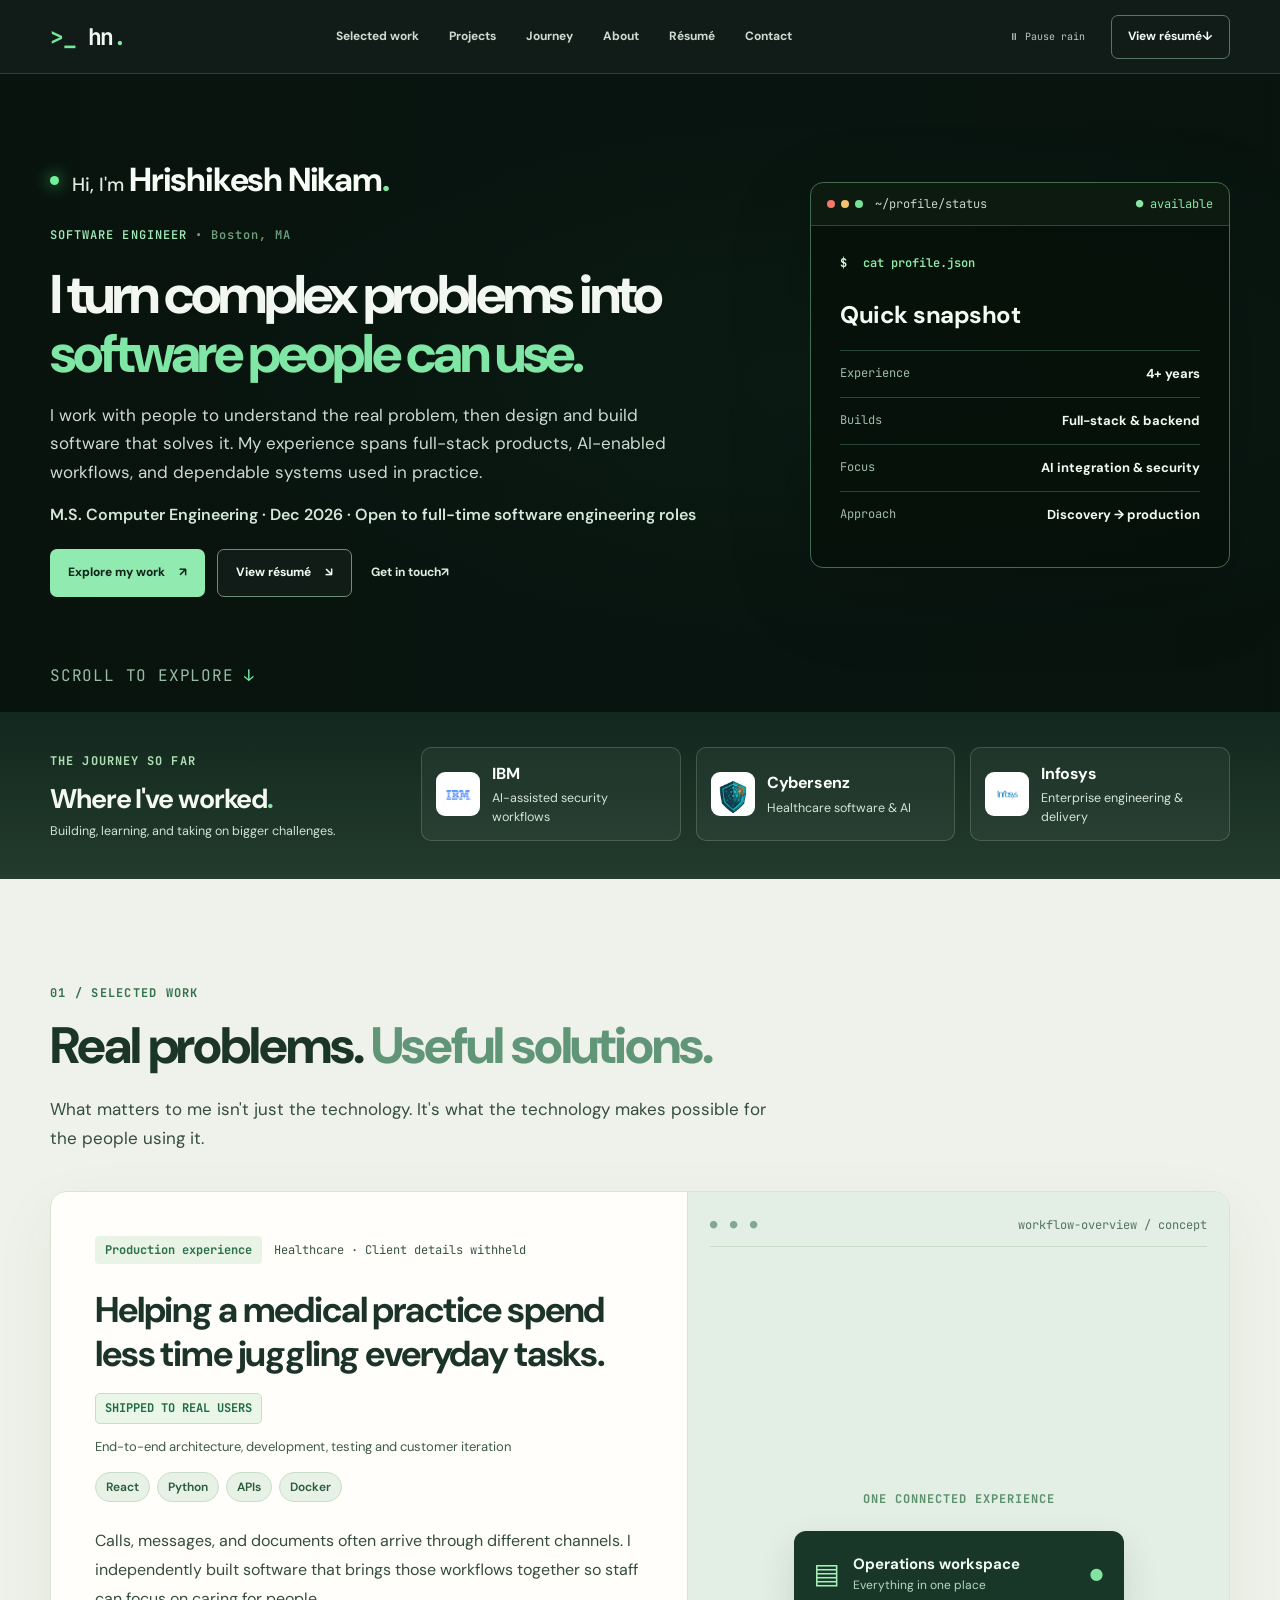
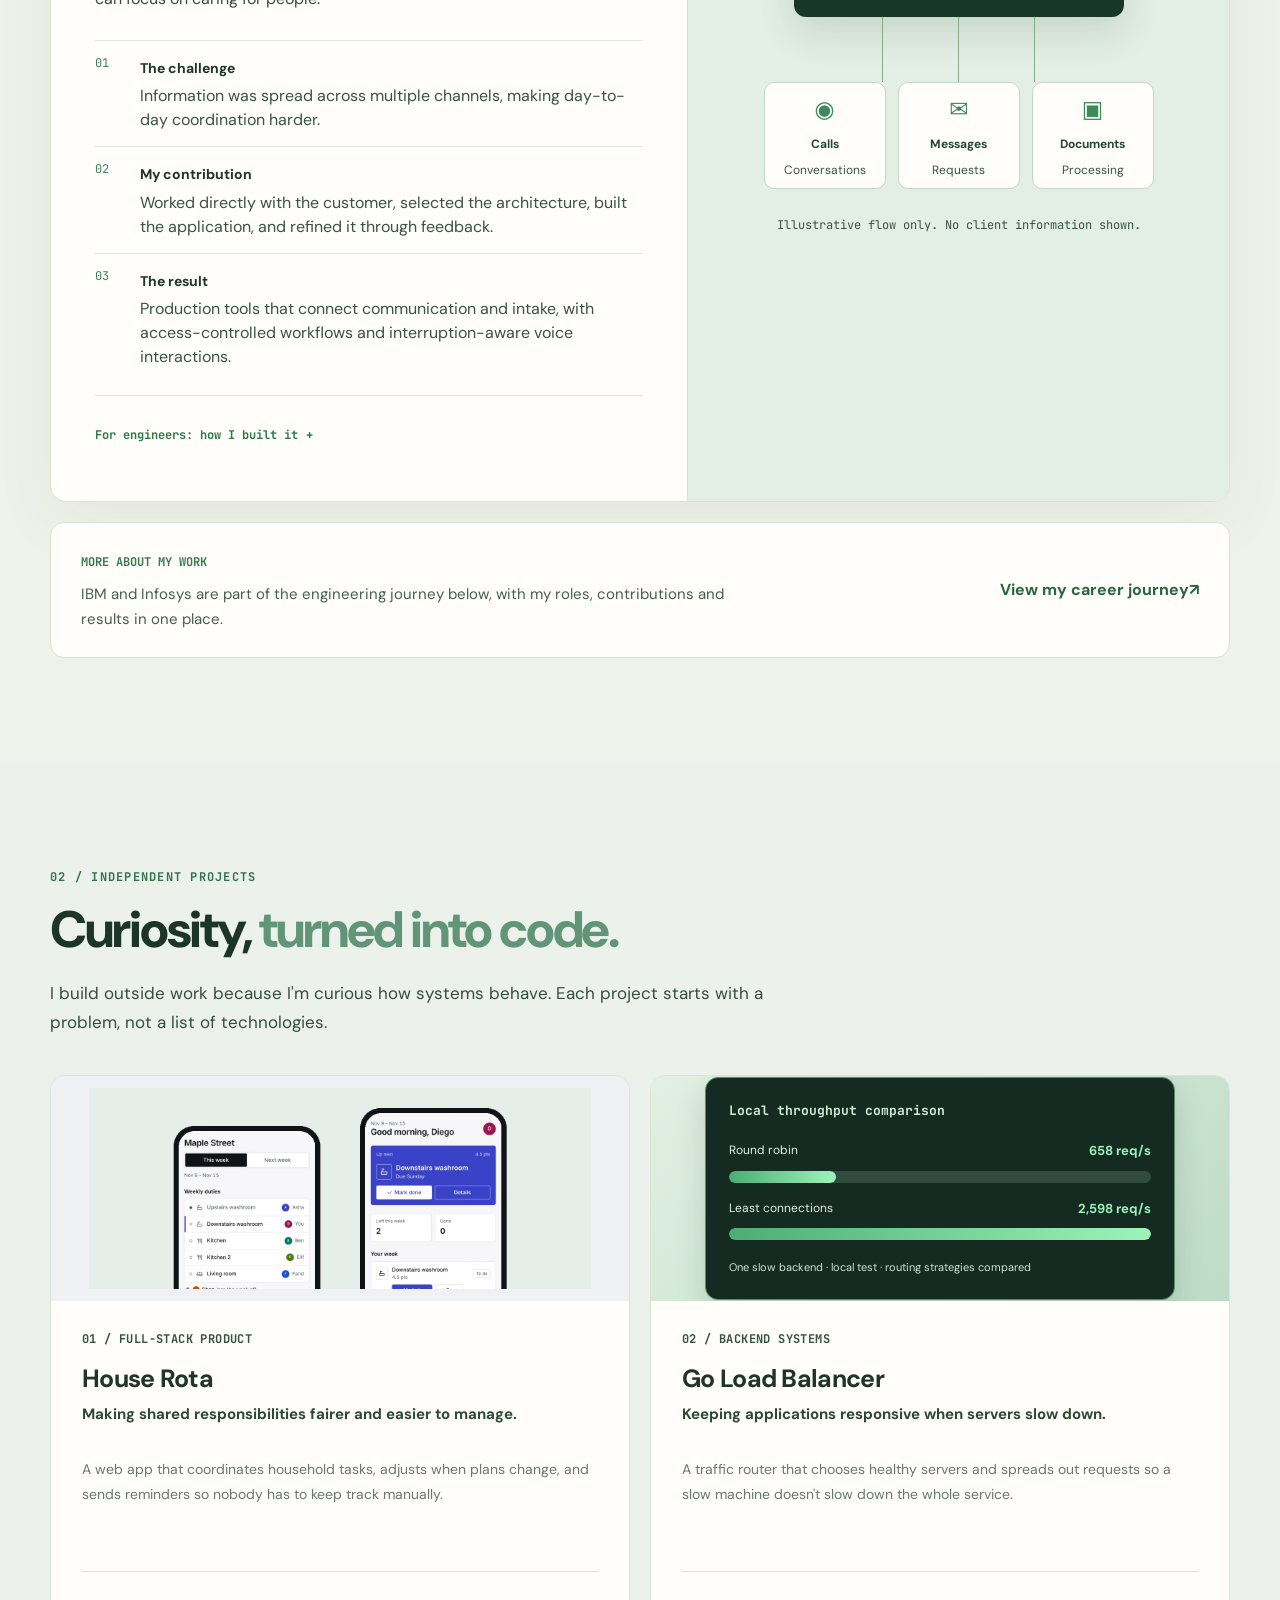
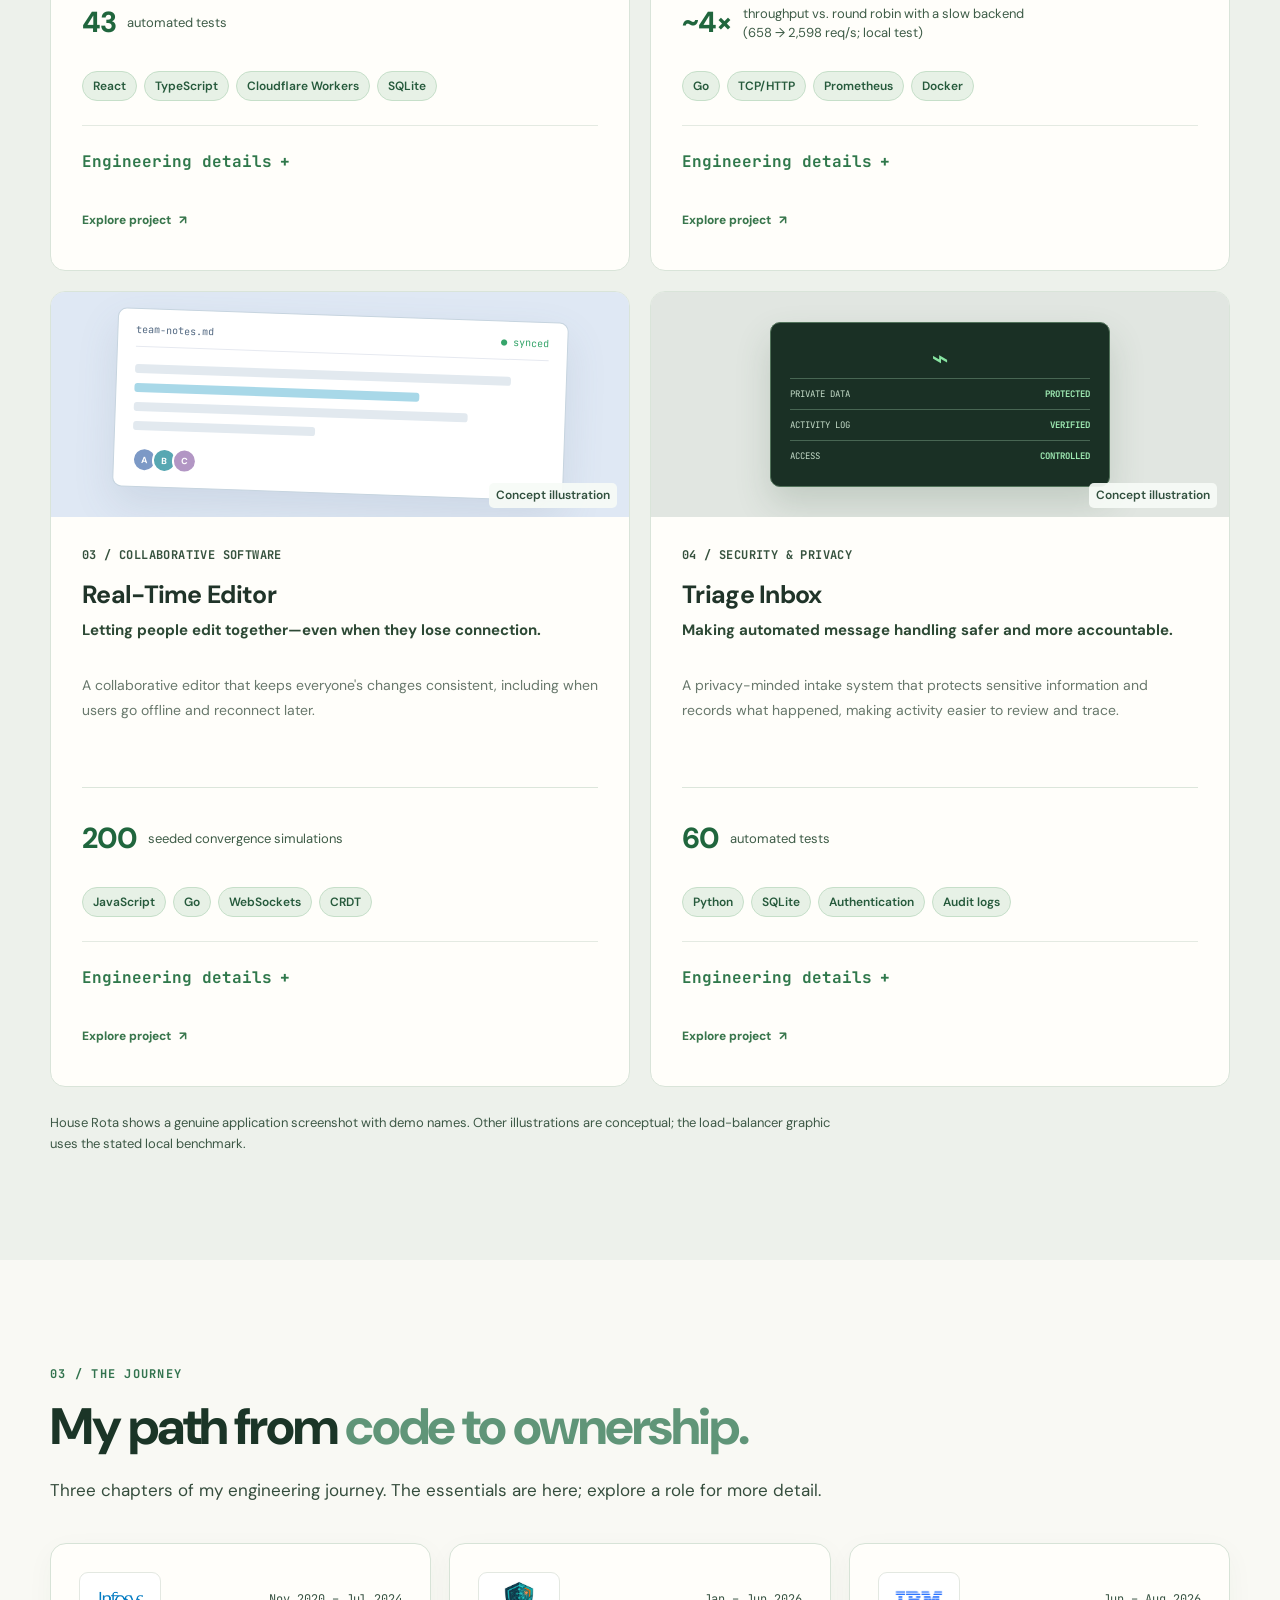
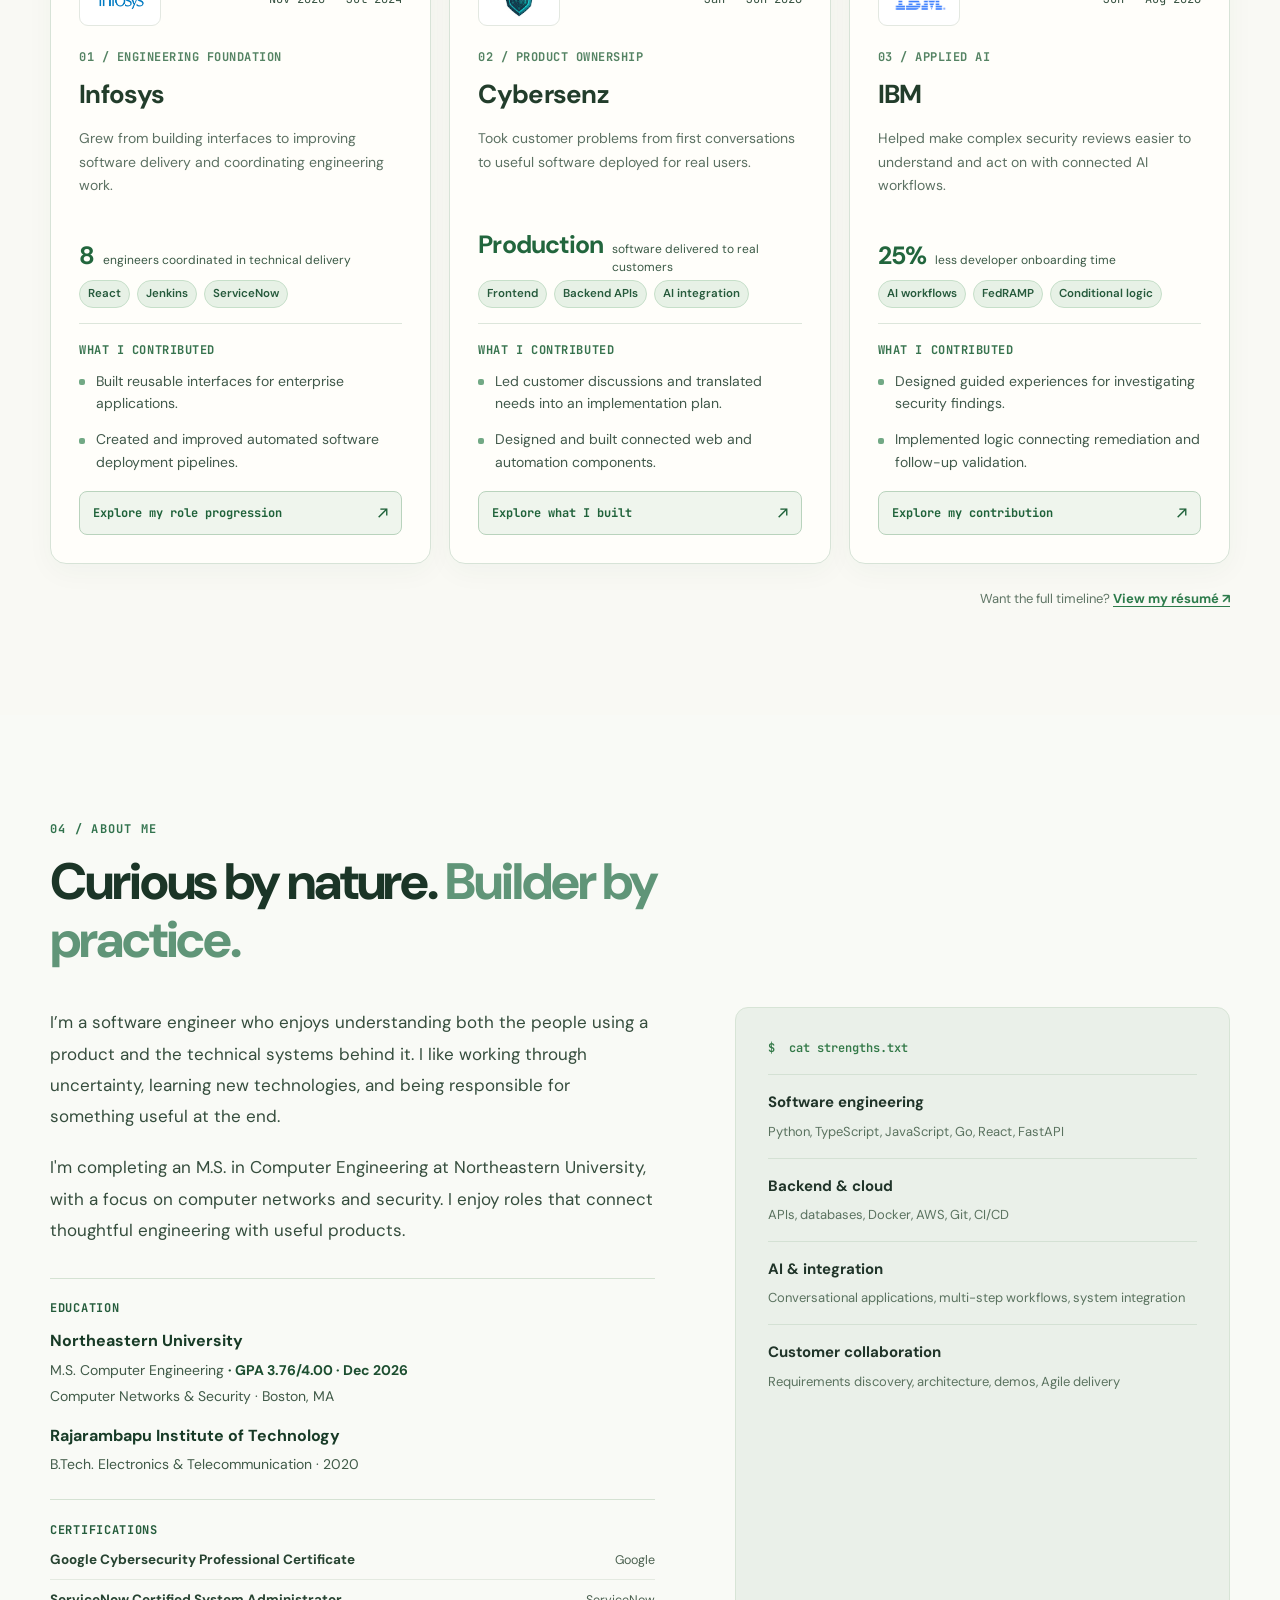
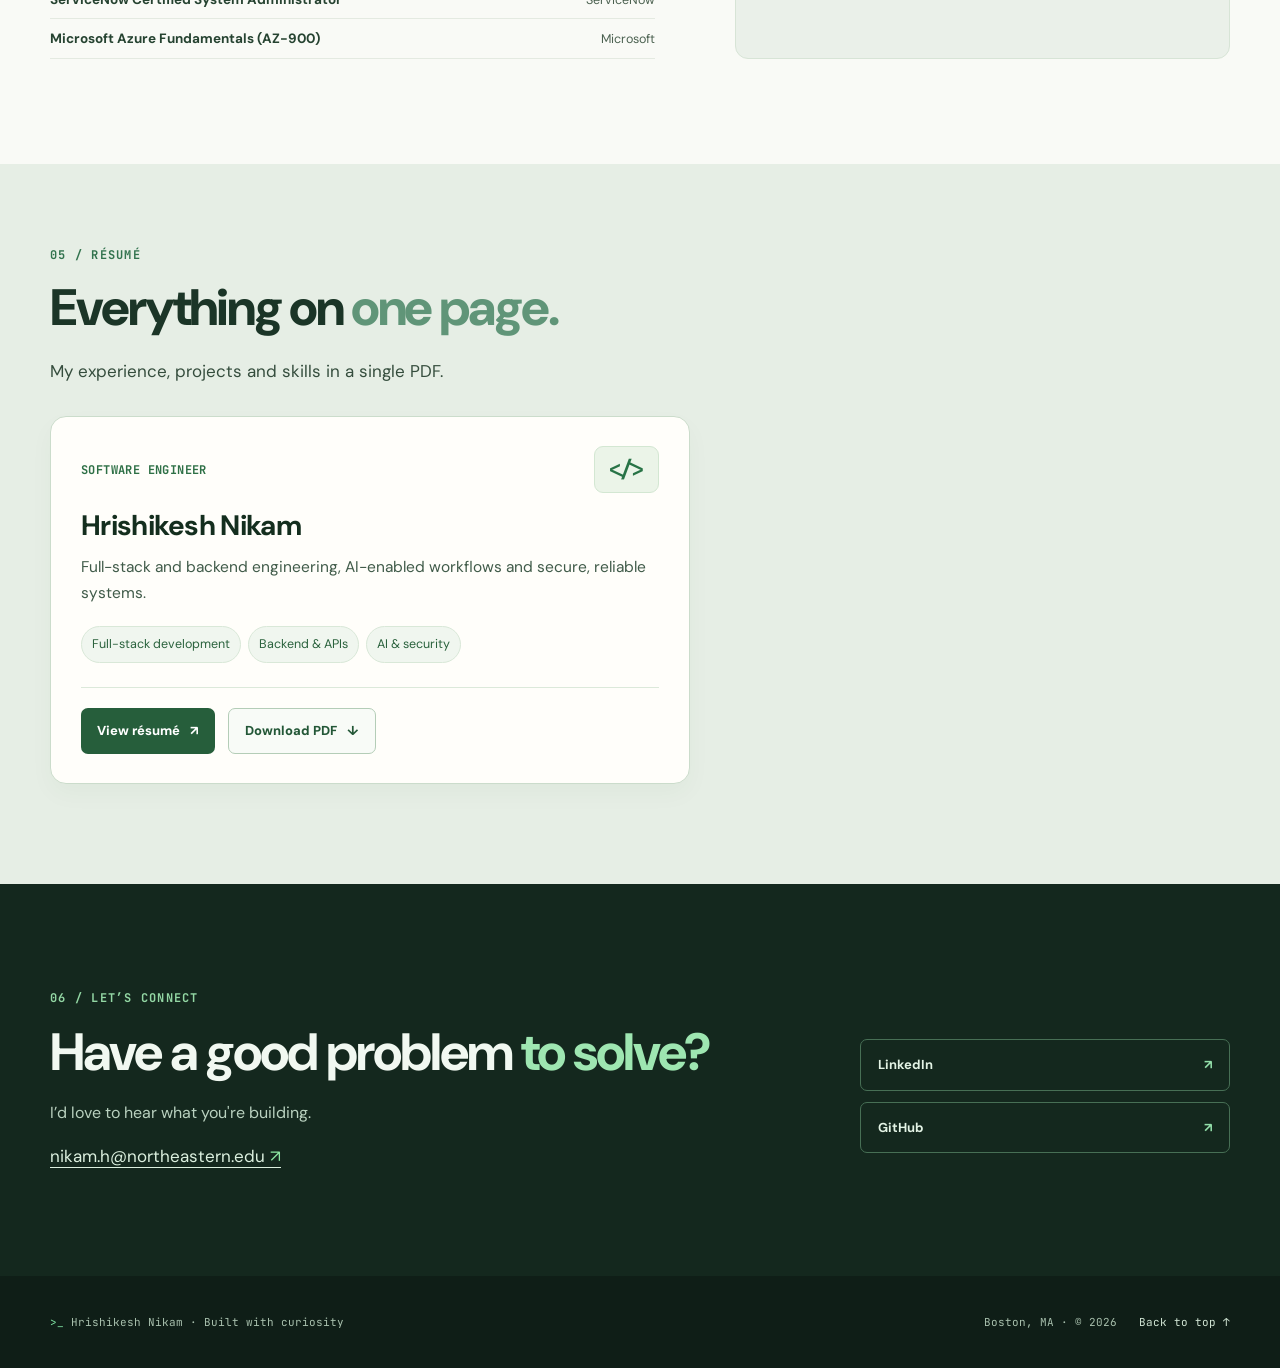
==== commit 96f0a847: "Portfolio redesign: real House Rota screenshot, privacy and accessibility fixes" ====
--- a/index.html
+++ b/index.html
@@ -5,29 +5,29 @@
 <meta charset="utf-8"/><meta content="width=device-width, initial-scale=1" name="viewport"/>
 <meta content="#0a1512" name="theme-color"/>
 <meta content="Hrishikesh Nikam is a software engineer in Boston. He builds useful full-stack software, AI-powered applications and customer-facing systems from problem discovery to production." name="description"/>
-<meta content="Hrishikesh Nikam | Software Engineer &amp; Forward Deployed Engineer" property="og:title"/>
+<meta content="Hrishikesh Nikam | Software Engineer" property="og:title"/>
 <meta content="Turning complex problems into software people can use. Explore my work, experience, and projects." property="og:description"/>
-<title>Hrishikesh Nikam | Software Engineer &amp; Forward Deployed Engineer</title>
+<title>Hrishikesh Nikam | Software Engineer</title>
 <link href="https://fonts.googleapis.com" rel="preconnect"/><link crossorigin="" href="https://fonts.gstatic.com" rel="preconnect"/>
 <link href="https://fonts.googleapis.com/css2?family=DM+Sans:wght@400;500;600;700;800&amp;family=JetBrains+Mono:wght@400;500;600;700&amp;display=swap" rel="stylesheet"/>
 <link href="style.css" rel="stylesheet"/>
-<meta content="website" property="og:type"/><meta content="https://hrishikesh16nikam.github.io/" property="og:url"/><meta content="https://hrishikesh16nikam.github.io/assets/social-preview.png" property="og:image"/><meta content="1200" property="og:image:width"/><meta content="630" property="og:image:height"/><meta content="summary_large_image" name="twitter:card"/><meta content="Hrishikesh Nikam | Software Engineer &amp; Forward Deployed Engineer" name="twitter:title"/><meta content="I turn complex problems into software people can use." name="twitter:description"/><meta content="https://hrishikesh16nikam.github.io/assets/social-preview.png" name="twitter:image"/><link href="assets/favicon.svg" rel="icon"/><link href="assets/apple-touch-icon.png" rel="apple-touch-icon"/><meta content="Hrishikesh Nikam — Software Engineer and Forward Deployed Engineer portfolio" property="og:image:alt"/></head>
+<meta content="website" property="og:type"/><meta content="https://hrishikesh16nikam.github.io/" property="og:url"/><meta content="https://hrishikesh16nikam.github.io/assets/social-preview.png" property="og:image"/><meta content="1200" property="og:image:width"/><meta content="630" property="og:image:height"/><meta content="summary_large_image" name="twitter:card"/><meta content="Hrishikesh Nikam | Software Engineer" name="twitter:title"/><meta content="I turn complex problems into software people can use." name="twitter:description"/><meta content="https://hrishikesh16nikam.github.io/assets/social-preview.png" name="twitter:image"/><link href="assets/favicon.svg" rel="icon"/><link href="assets/apple-touch-icon.png" rel="apple-touch-icon"/><meta content="Hrishikesh Nikam — Software Engineer portfolio" property="og:image:alt"/></head>
 <body>
 <a class="skip" href="#main">Skip to content</a>
 <header class="site-header"><div class="shell nav-inner">
 <a aria-label="Hrishikesh Nikam, home" class="wordmark" href="#home"><span class="prompt">&gt;_</span> hn<span class="green">.</span></a>
-<nav aria-label="Main navigation" id="site-nav"><a href="#work">Selected work</a><a aria-label="Explore independent engineering projects" href="#projects">Projects</a><a href="#experience">Journey</a><a href="#about">About</a><a href="#resumes">Résumés</a><a href="#contact">Contact</a></nav>
-<div class="nav-actions"><button aria-label="Pause Matrix background animation" class="rain-toggle" id="matrix-toggle" type="button">⏸ Pause rain</button><a class="resume-top" href="#resumes" rel="noopener" target="_blank">Choose résumé <span aria-hidden="true">↓</span></a></div>
+<nav aria-label="Main navigation" id="site-nav"><a href="#work">Selected work</a><a aria-label="Explore independent engineering projects" href="#projects">Projects</a><a href="#experience">Journey</a><a href="#about">About</a><a href="#resumes">Résumé</a><a href="#contact">Contact</a></nav>
+<div class="nav-actions"><button aria-label="Pause Matrix background animation" class="rain-toggle" id="matrix-toggle" type="button">⏸ Pause rain</button><a class="resume-top" href="#resumes">View résumé <span aria-hidden="true">↓</span></a></div>
 </div></header>
 <main id="main">
 <section aria-labelledby="hero-title" class="hero" id="home"><canvas aria-hidden="true" id="matrix-rain"></canvas><div aria-hidden="true" class="ambient"></div>
 <div class="shell hero-layout">
 <div class="hero-copy">
 <div class="intro-name"><span class="status-dot"></span><span>Hi, I'm <strong>Hrishikesh Nikam<span class="name-period">.</span></strong></span></div>
-<p class="role">SOFTWARE ENGINEER <span> / </span> FORWARD DEPLOYED ENGINEER <span class="role-location">• Boston, MA</span></p>
+<p class="role">SOFTWARE ENGINEER <span class="role-location">• Boston, MA</span></p>
 <h1 id="hero-title">I turn complex problems into <em>software people can use.</em></h1>
-<p class="hero-sub">I work with people to understand the real problem, then design and build software that solves it. My experience spans full-stack products, AI-enabled workflows, and dependable systems used in practice.</p><p class="hero-availability">M.S. Computer Engineering · Dec 2026 · Open to full-time SWE &amp; FDE opportunities</p>
-<div class="hero-links"><a class="btn primary" href="#work">Explore my work <span aria-hidden="true">↗</span></a><a class="btn secondary" href="#resumes" rel="noopener" target="_blank">Choose résumé <span aria-hidden="true">↘</span></a><a class="text-link" href="mailto:nikam.h@northeastern.edu">Get in touch <span aria-hidden="true">↗</span></a></div>
+<p class="hero-sub">I work with people to understand the real problem, then design and build software that solves it. My experience spans full-stack products, AI-enabled workflows, and dependable systems used in practice.</p><p class="hero-availability">M.S. Computer Engineering · Dec 2026 · Open to full-time software engineering roles</p>
+<div class="hero-links"><a class="btn primary" href="#work">Explore my work <span aria-hidden="true">↗</span></a><a class="btn secondary" href="#resumes">View résumé <span aria-hidden="true">↘</span></a><a class="text-link" href="mailto:nikam.h@northeastern.edu">Get in touch <span aria-hidden="true">↗</span></a></div>
 </div>
 <aside aria-label="My approach to engineering" class="hero-terminal"><div class="terminal-top"><span aria-hidden="true" class="lights"><i></i><i></i><i></i></span><span>~/profile/status</span><span class="terminal-online">● available</span></div>
 <div class="terminal-inner snapshot-inner"><p class="terminal-command"><b>$</b> cat profile.json</p><h2 class="snapshot-title">Quick snapshot</h2>
@@ -101,29 +101,21 @@
 <section aria-label="Additional professional experience" class="journey-expanded" hidden="" id="journey-expanded" tabindex="-1">
 <div class="journey-expanded-heading"><div><p class="kicker" id="journey-detail-kicker">EXPERIENCE / DEEP DIVE</p><h3 id="journey-detail-title">Professional experience</h3></div><button aria-label="Close additional details" class="journey-close" type="button">Close <span aria-hidden="true">×</span></button></div>
 <div class="journey-detail-body" id="journey-detail-body"></div>
-</section><p class="journey-note">Want the full timeline? <a href="#resumes" rel="noopener" target="_blank">Compare my résumés ↗</a></p></div></section>
-<section aria-labelledby="about-title" class="section about-section" id="about"><div class="shell"><div class="section-intro"><p class="kicker">04 / ABOUT ME</p><h2 id="about-title">Curious by nature. <em>Builder by practice.</em></h2></div><div class="about-grid"><div class="about-copy"><p>I’m a software engineer who enjoys understanding both the people using a product and the technical systems behind it. I like working through uncertainty, learning new technologies, and being responsible for something useful at the end.</p><p>I'm completing an M.S. in Computer Engineering at Northeastern University, with a focus on computer networks and security. I enjoy roles that connect thoughtful engineering with useful products.</p><div class="education"><p class="edu-label">EDUCATION</p><div class="degree-record"><strong>Northeastern University</strong><span>M.S. Computer Engineering <b>· GPA 3.76/4.00 · Dec 2026</b></span><span>Computer Networks &amp; Security · Boston, MA</span></div><div class="degree-record"><strong>Rajarambapu Institute of Technology</strong><span>B.Tech. Electronics &amp; Telecommunication · 2020</span></div><div class="credentials"><p class="edu-label">SELECTED CERTIFICATIONS &amp; PROGRAMS</p>
+</section><p class="journey-note">Want the full timeline? <a href="#resumes">View my résumé ↗</a></p></div></section>
+<section aria-labelledby="about-title" class="section about-section" id="about"><div class="shell"><div class="section-intro"><p class="kicker">04 / ABOUT ME</p><h2 id="about-title">Curious by nature. <em>Builder by practice.</em></h2></div><div class="about-grid"><div class="about-copy"><p>I’m a software engineer who enjoys understanding both the people using a product and the technical systems behind it. I like working through uncertainty, learning new technologies, and being responsible for something useful at the end.</p><p>I'm completing an M.S. in Computer Engineering at Northeastern University, with a focus on computer networks and security. I enjoy roles that connect thoughtful engineering with useful products.</p><div class="education"><p class="edu-label">EDUCATION</p><div class="degree-record"><strong>Northeastern University</strong><span>M.S. Computer Engineering <b>· GPA 3.76/4.00 · Dec 2026</b></span><span>Computer Networks &amp; Security · Boston, MA</span></div><div class="degree-record"><strong>Rajarambapu Institute of Technology</strong><span>B.Tech. Electronics &amp; Telecommunication · 2020</span></div><div class="credentials"><p class="edu-label">CERTIFICATIONS</p>
 <ul>
-<li><strong>Google Cybersecurity Professional Certificate</strong><span>Google / Coursera · 2025</span><small class="credential-reference">Credential: VTWJAGFU8520</small></li>
-<li><strong>ServiceNow Certified System Administrator</strong><span>ServiceNow · 2023</span><small class="credential-reference">Credential: 24709568</small></li>
-<li><strong>Microsoft Azure Fundamentals (AZ-900)</strong><span>Microsoft · 2022</span><small class="credential-reference">Credential: I317-5998</small></li>
-<li><strong>DevOps Essentials — The Handbook</strong><span>IBM · 2026</span></li>
-<li><strong>Forward Program</strong><span>McKinsey.org · 2026</span></li>
+<li><strong>Google Cybersecurity Professional Certificate</strong><span>Google</span></li>
+<li><strong>ServiceNow Certified System Administrator</strong><span>ServiceNow</span></li>
+<li><strong>Microsoft Azure Fundamentals (AZ-900)</strong><span>Microsoft</span></li>
 </ul></div></div></div><div class="skills-box"><p class="skills-prompt"><span>$</span> cat strengths.txt</p><div><h3>Software engineering</h3><p>Python, TypeScript, JavaScript, Go, React, FastAPI</p></div><div><h3>Backend &amp; cloud</h3><p>APIs, databases, Docker, AWS, Git, CI/CD</p></div><div><h3>AI &amp; integration</h3><p>Conversational applications, multi-step workflows, system integration</p></div><div><h3>Customer collaboration</h3><p>Requirements discovery, architecture, demos, Agile delivery</p></div></div></div></div></section>
 <section aria-labelledby="resumes-title" class="section resume-section" id="resumes"><div class="shell">
-<div class="section-intro resume-section-intro"><p class="kicker">05 / RÉSUMÉS</p><h2 id="resumes-title">Two ways I can <em>contribute.</em></h2><p>My experience connects software engineering with customer-facing delivery. Choose the résumé that best fits the opportunity you are hiring for.</p></div>
-<div class="resume-grid">
+<div class="section-intro resume-section-intro"><p class="kicker">05 / RÉSUMÉ</p><h2 id="resumes-title">Everything on <em>one page.</em></h2><p>My experience, projects and skills in a single PDF.</p></div>
+<div class="resume-grid single">
 <article class="resume-choice">
-<div class="resume-choice-top"><span class="resume-number">01 / ENGINEERING</span><span aria-hidden="true" class="resume-choice-icon">&lt;/&gt;</span></div>
-<h3>Software Engineer</h3><p>For roles focused on building production software, backend services, full-stack applications, performance, and reliable delivery.</p>
-<div class="resume-highlights"><span>Full-stack development</span><span>Backend &amp; APIs</span><span>Cloud &amp; reliability</span></div>
-<div class="resume-choice-actions"><a aria-label="View Software Engineer résumé PDF" class="resume-view" href="resume-swe.pdf" rel="noopener" target="_blank">View SWE résumé <span aria-hidden="true">↗</span></a><a aria-label="Download Software Engineer résumé PDF" class="resume-download" download="" href="resume-swe.pdf">Download PDF <span aria-hidden="true">↓</span></a></div>
-</article>
-<article class="resume-choice">
-<div class="resume-choice-top"><span class="resume-number">02 / CUSTOMER ENGINEERING</span><span aria-hidden="true" class="resume-choice-icon">&gt;_</span></div>
-<h3>Forward Deployed Engineer</h3><p>For roles connecting customer needs with architecture, AI integrations, technical problem-solving, and end-to-end production ownership.</p>
-<div class="resume-highlights"><span>Customer discovery</span><span>AI workflows</span><span>Solution delivery</span></div>
-<div class="resume-choice-actions"><a aria-label="View Forward Deployed Engineer résumé PDF" class="resume-view" href="resume-fde.pdf" rel="noopener" target="_blank">View FDE résumé <span aria-hidden="true">↗</span></a><a aria-label="Download Forward Deployed Engineer résumé PDF" class="resume-download" download="" href="resume-fde.pdf">Download PDF <span aria-hidden="true">↓</span></a></div>
+<div class="resume-choice-top"><span class="resume-number">SOFTWARE ENGINEER</span><span aria-hidden="true" class="resume-choice-icon">&lt;/&gt;</span></div>
+<h3>Hrishikesh Nikam</h3><p>Full-stack and backend engineering, AI-enabled workflows and secure, reliable systems.</p>
+<div class="resume-highlights"><span>Full-stack development</span><span>Backend &amp; APIs</span><span>AI &amp; security</span></div>
+<div class="resume-choice-actions"><a aria-label="View résumé PDF" class="resume-view" href="Hrishikesh_Nikam_Resume.pdf" rel="noopener" target="_blank">View résumé <span aria-hidden="true">↗</span></a><a aria-label="Download résumé PDF" class="resume-download" download="Hrishikesh_Nikam_Resume.pdf" href="Hrishikesh_Nikam_Resume.pdf">Download PDF <span aria-hidden="true">↓</span></a></div>
 </article>
 </div>
 </div></section><section aria-labelledby="contact-title" class="contact-section" id="contact"><div class="shell contact-inner"><p class="kicker">06 / LET’S CONNECT</p><div class="contact-layout"><div><h2 id="contact-title">Have a good problem <em>to solve?</em></h2><p>I’d love to hear what you're building.</p><a class="contact-email" href="mailto:nikam.h@northeastern.edu">nikam.h@northeastern.edu <span>↗</span></a></div><div class="contact-actions"><a href="https://www.linkedin.com/in/hrishi16/" rel="noopener" target="_blank">LinkedIn <span>↗</span></a><a href="https://github.com/Hrishikesh16nikam" rel="noopener" target="_blank">GitHub <span>↗</span></a></div></div></div></section>
--- a/style.css
+++ b/style.css
@@ -218,3 +218,43 @@
 .resume-top{display:inline-flex;align-items:center;min-height:44px}
 @media(max-width:760px){.resume-grid{grid-template-columns:1fr}.resume-section{padding:64px 0 74px}.resume-choice{padding:23px 22px}.project-art.art-rota-real{height:205px}}
 @media(max-width:420px){.resume-choice-actions{align-items:stretch}.resume-choice-actions a{width:100%}.project-art.art-rota-real{padding:8px;height:188px}}
+
+
+/* 2026-11-20: consistent project content alignment on two-column layouts.
+   Preserve the established copy, metric context, and responsive phone layout. */
+@media (min-width: 851px) {
+  .projects-grid { align-items: stretch; }
+  .project { height: 100%; }
+  .project-content {
+    display: grid;
+    grid-template-columns: minmax(0, 1fr);
+    grid-template-rows: 28px 43px 56px 114px 88px 66px minmax(74px, 1fr) 44px;
+    align-items: start;
+  }
+  .project-content > .project-number,
+  .project-content > h3,
+  .project-content > .project-hook,
+  .project-content > p:not(.project-number):not(.project-hook),
+  .project-content > .project-proof,
+  .project-content > .tech-tags,
+  .project-content > details,
+  .project-content > a { margin-top: 0; margin-bottom: 0; min-height: 0; }
+  .project-content > .project-proof { padding-top: 15px; align-self: stretch; }
+  .project-content > .tech-tags { align-content: start; padding-top: 12px; }
+  .project-content > details { align-self: stretch; padding-top: 14px; }
+  .project-content > a { align-self: center; }
+}
+@media (min-width: 851px) and (max-width: 1120px) {
+  .project-content {grid-template-rows: 28px 44px 65px 140px 100px 74px minmax(74px, 1fr) 44px;}
+}
+@media (max-width: 850px) {
+  .project-content { display: flex; flex-direction: column; }
+  .project-content > details {margin-top: 6px; width:100%;}
+  .project-content > a {margin-top: 10px;}
+}
+/* Align the media-to-content boundary across every card in each desktop row. */
+@media (min-width: 761px) { .projects-grid .project-art { height: 225px; min-height: 225px; } }
+@media (max-width: 760px) { .projects-grid .project-art { height: 205px; min-height: 205px; } }
+@media (max-width: 420px) { .projects-grid .project-art { height: 188px; min-height: 188px; } }
+
+.resume-grid.single{grid-template-columns:minmax(0,640px)}
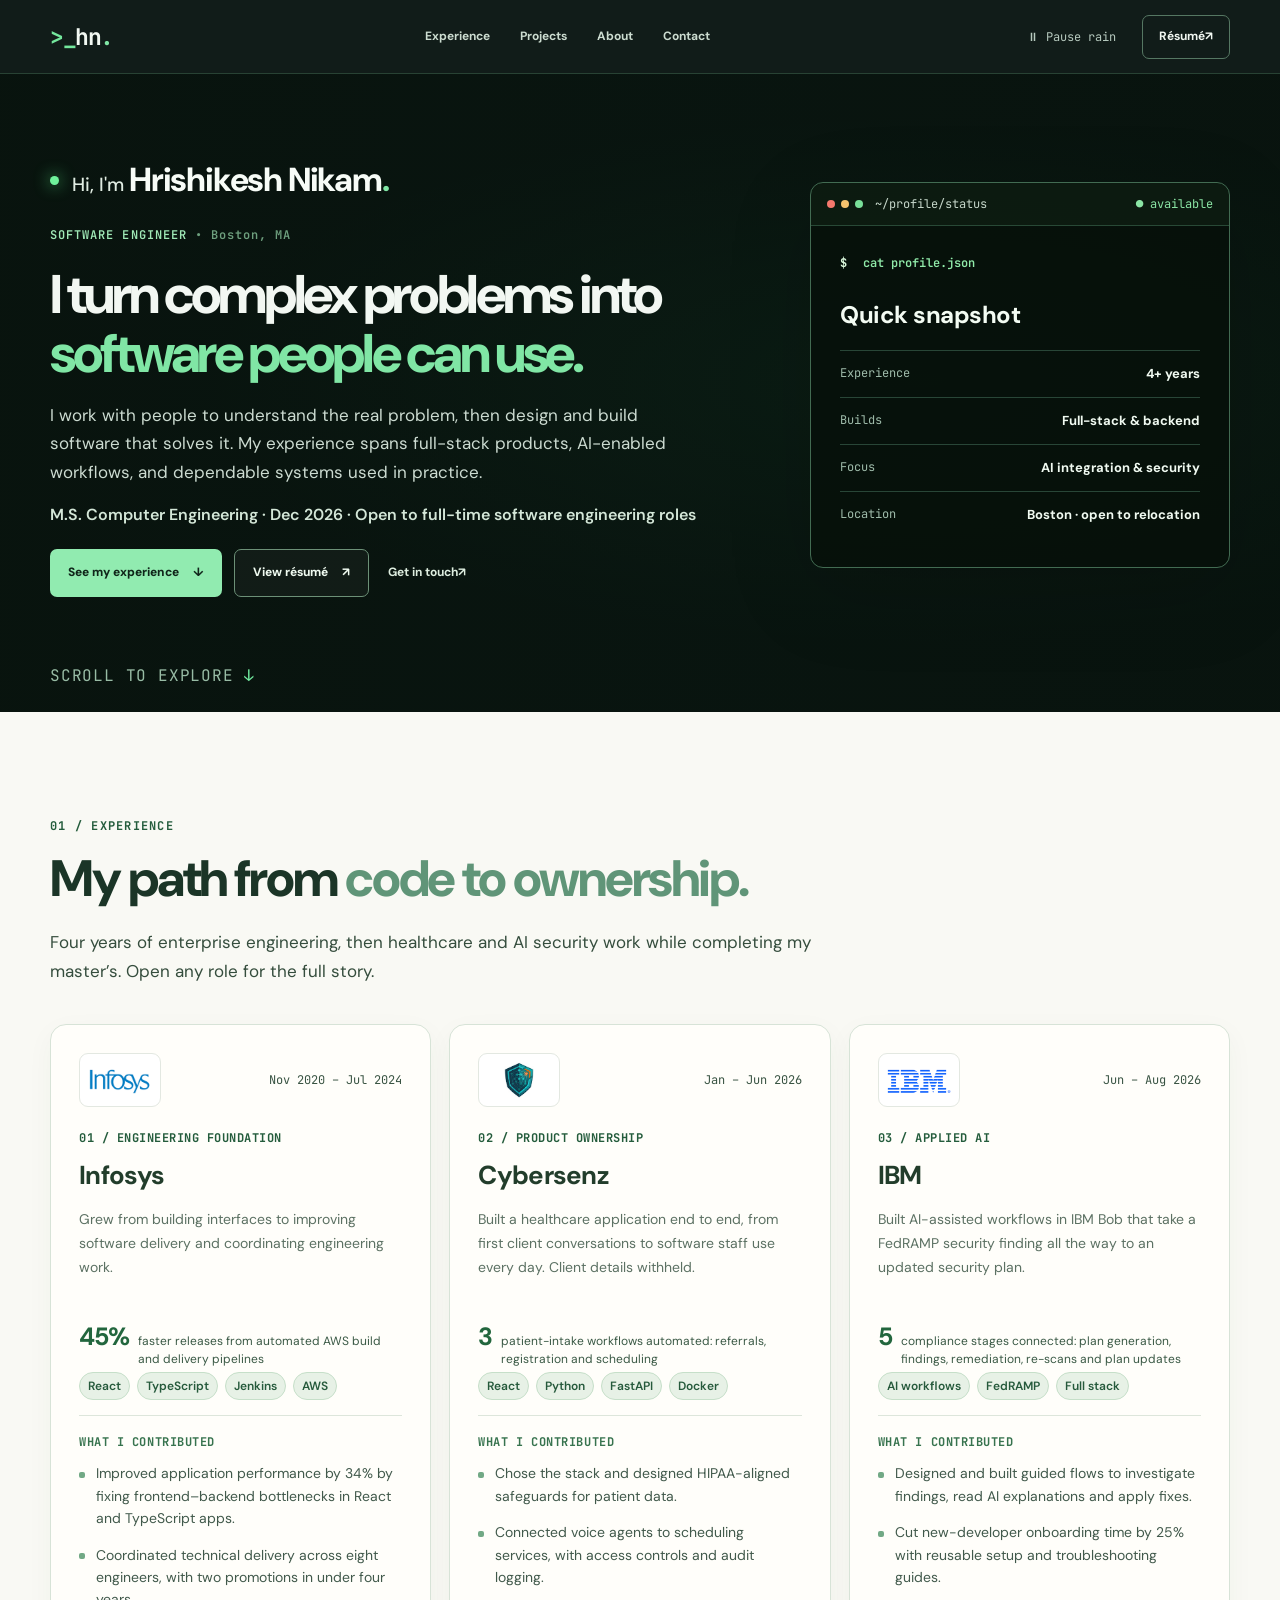
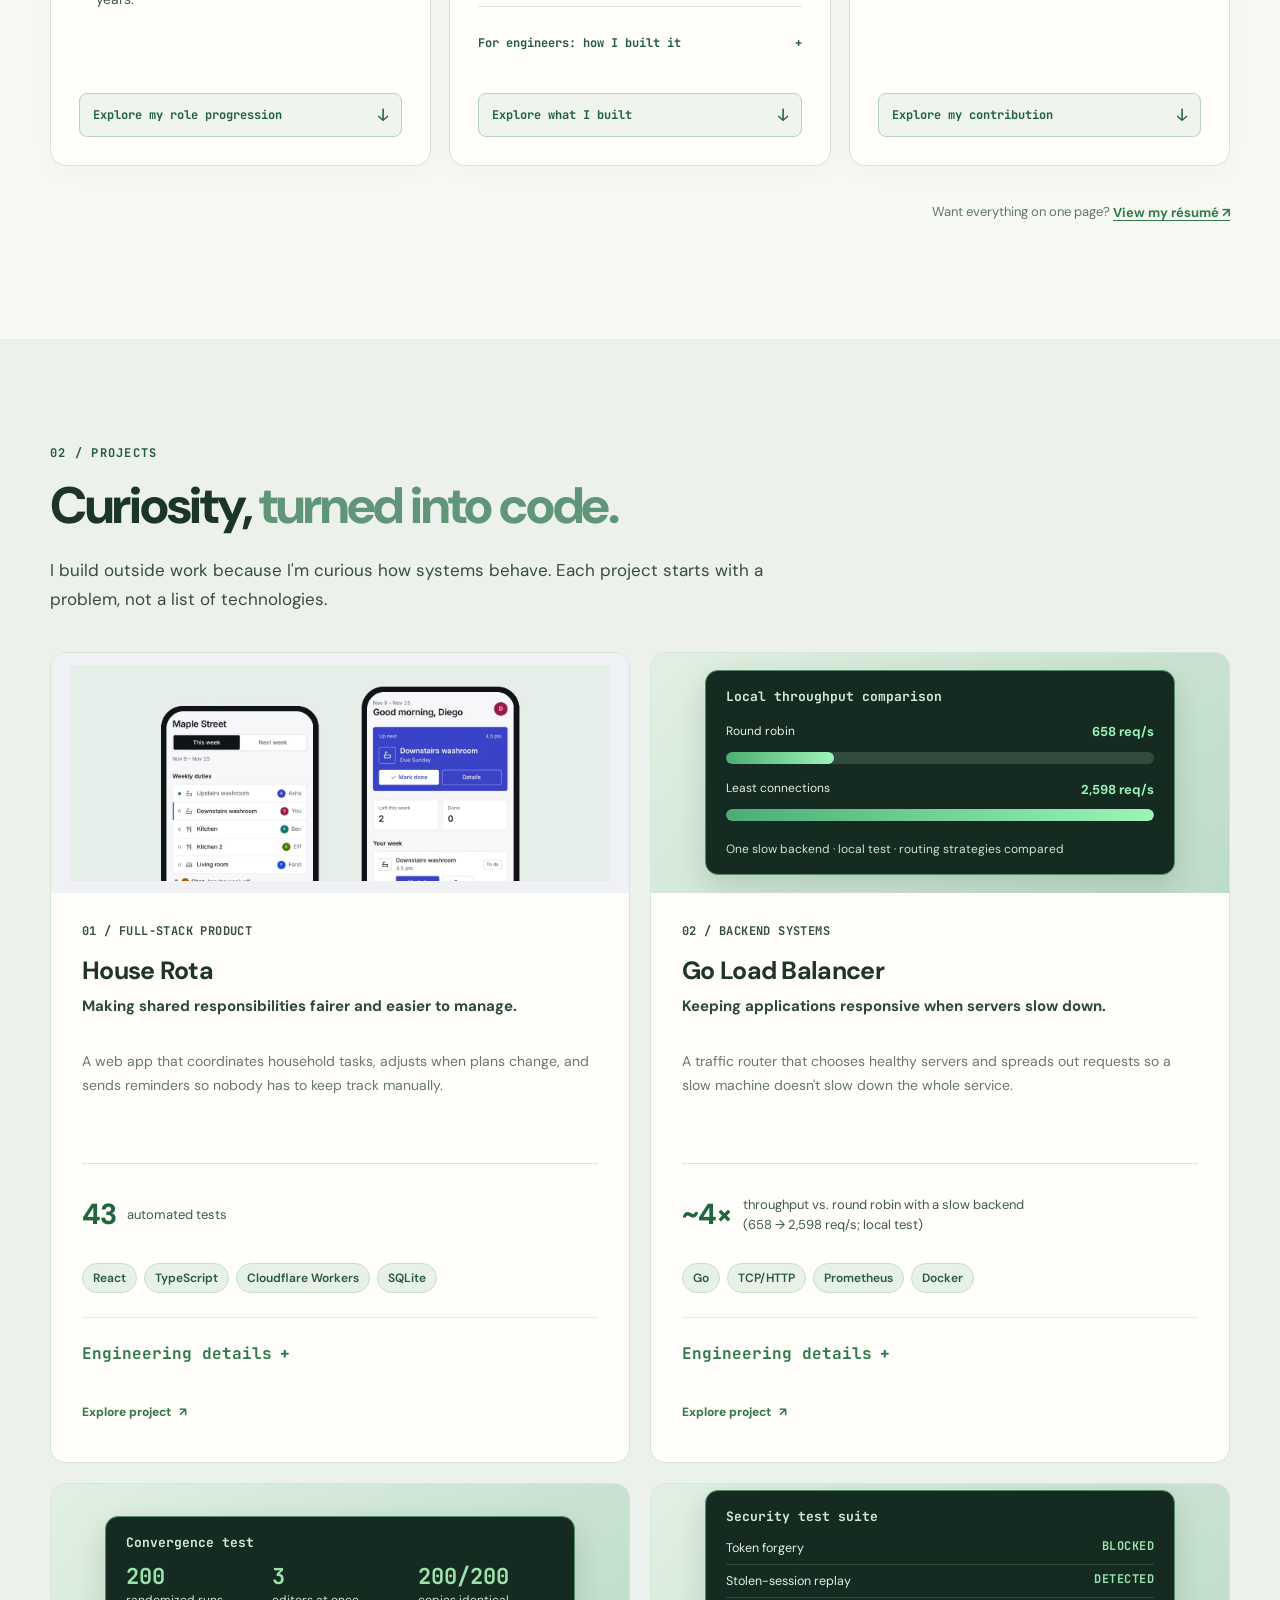
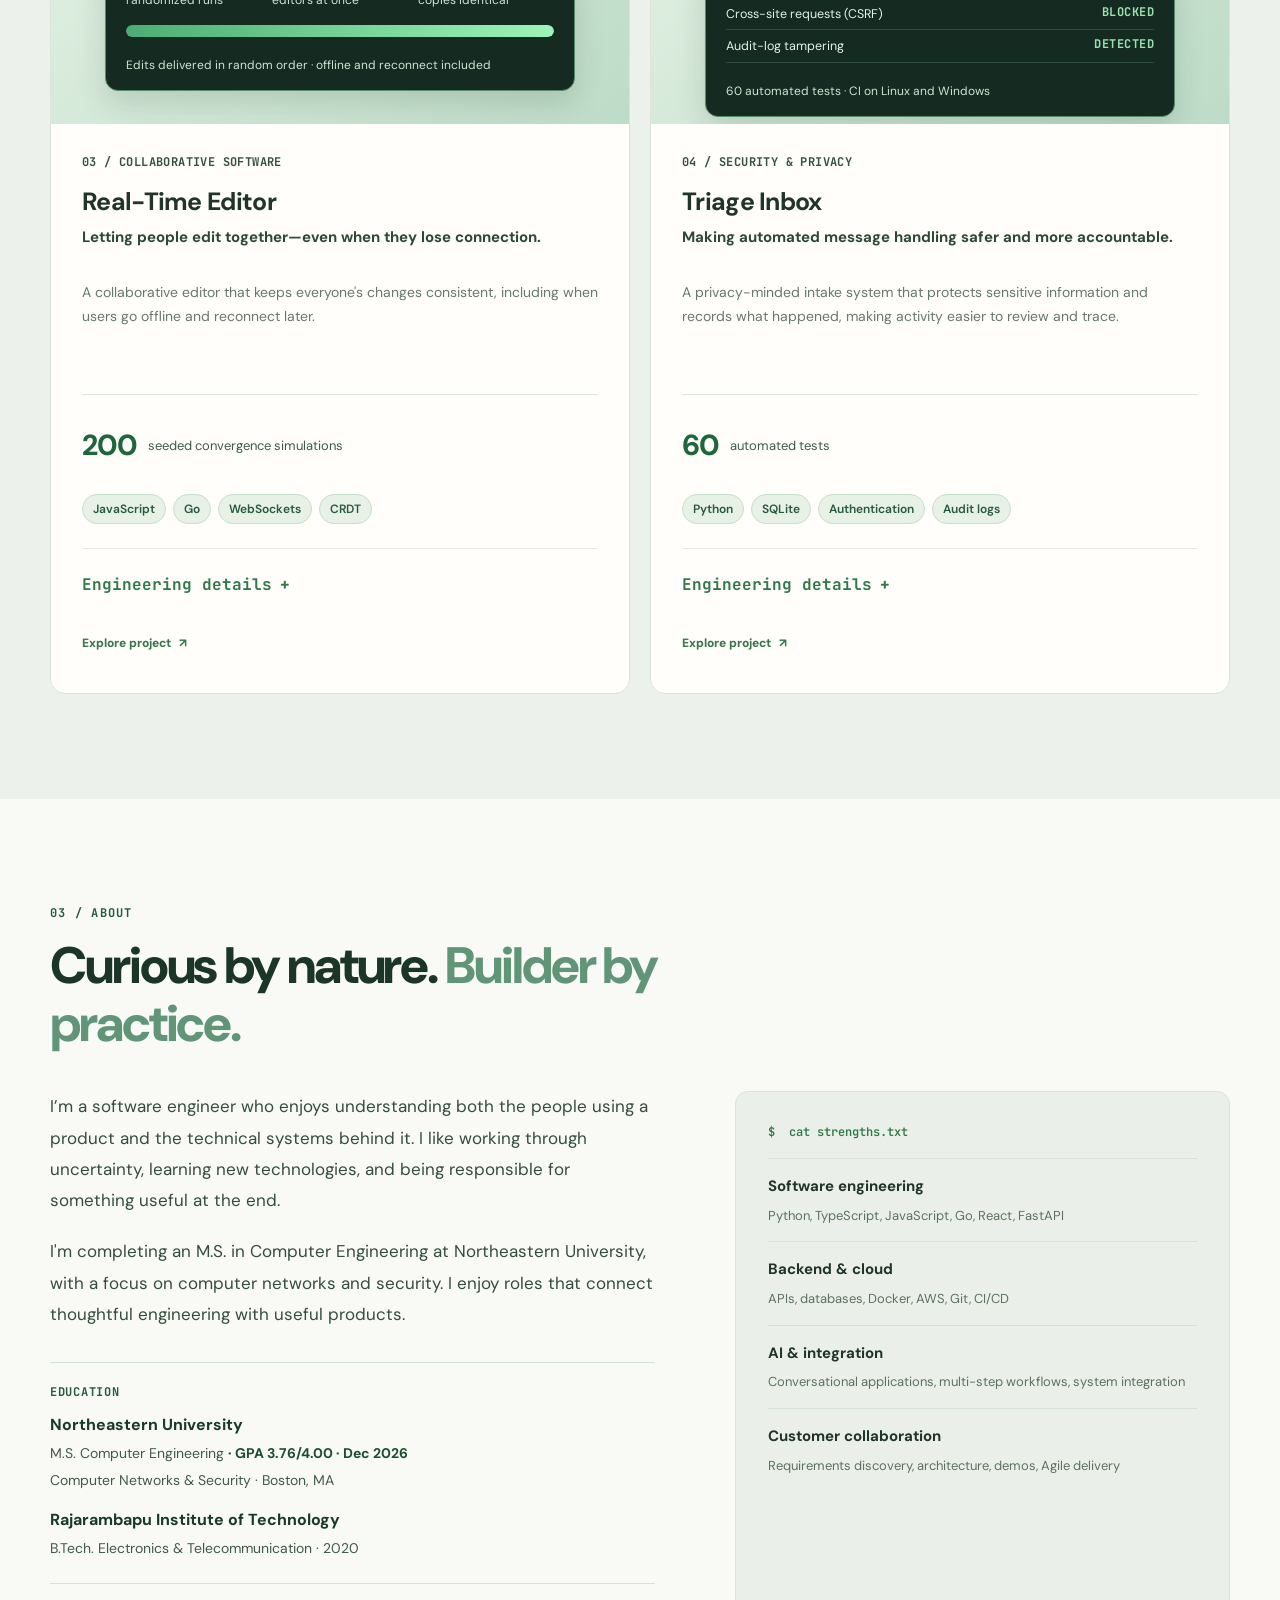
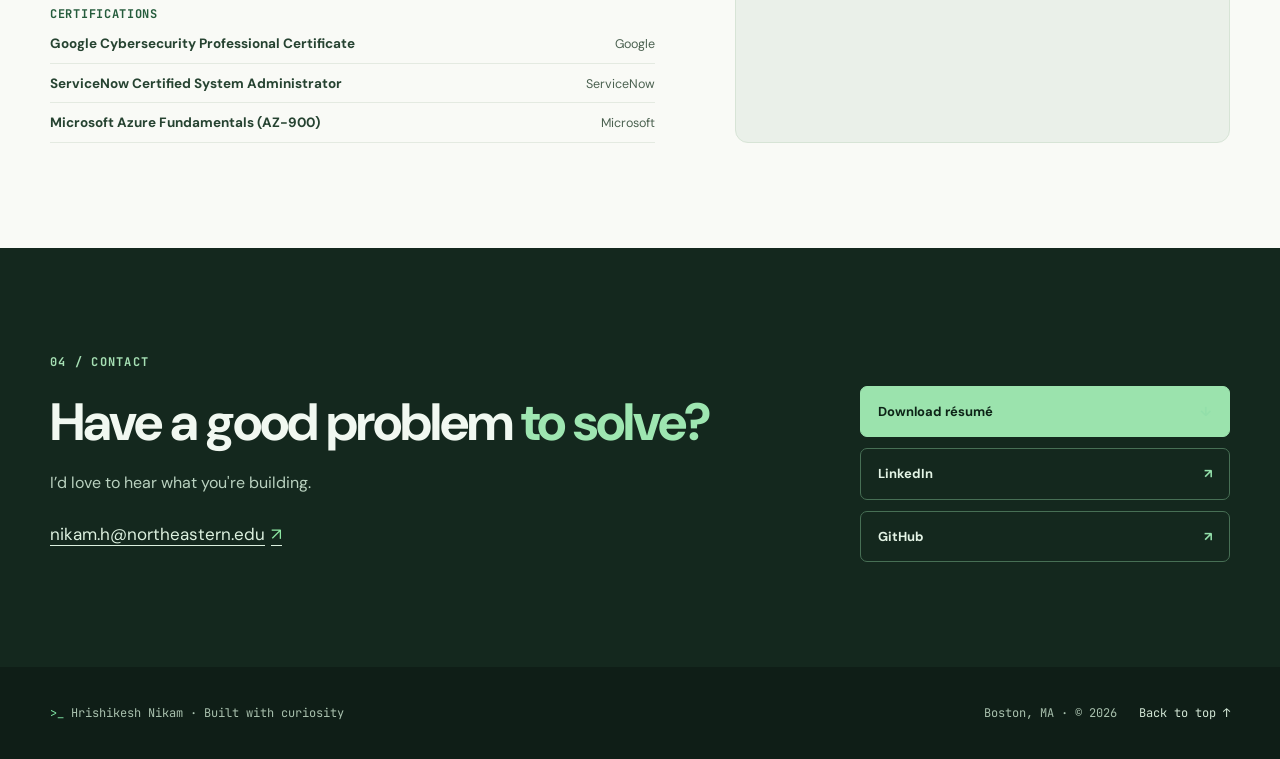
==== commit 3f711654: "Portfolio redesign: real House Rota screenshot, privacy and accessibility fixes" ====
--- a/index.html
+++ b/index.html
@@ -16,8 +16,8 @@
 <a class="skip" href="#main">Skip to content</a>
 <header class="site-header"><div class="shell nav-inner">
 <a aria-label="Hrishikesh Nikam, home" class="wordmark" href="#home"><span class="prompt">&gt;_</span> hn<span class="green">.</span></a>
-<nav aria-label="Main navigation" id="site-nav"><a href="#work">Selected work</a><a aria-label="Explore independent engineering projects" href="#projects">Projects</a><a href="#experience">Journey</a><a href="#about">About</a><a href="#resumes">Résumé</a><a href="#contact">Contact</a></nav>
-<div class="nav-actions"><button aria-label="Pause Matrix background animation" class="rain-toggle" id="matrix-toggle" type="button">⏸ Pause rain</button><a class="resume-top" href="#resumes">View résumé <span aria-hidden="true">↓</span></a></div>
+<nav aria-label="Main navigation" id="site-nav"><a href="#experience">Experience</a><a href="#projects">Projects</a><a href="#about">About</a><a href="#contact">Contact</a></nav>
+<div class="nav-actions"><button aria-label="Pause Matrix background animation" class="rain-toggle" id="matrix-toggle" type="button">⏸ Pause rain</button><a class="resume-top" href="Hrishikesh_Nikam_Resume.pdf" rel="noopener" target="_blank">Résumé <span aria-hidden="true">↗</span></a></div>
 </div></header>
 <main id="main">
 <section aria-labelledby="hero-title" class="hero" id="home"><canvas aria-hidden="true" id="matrix-rain"></canvas><div aria-hidden="true" class="ambient"></div>
@@ -27,98 +27,81 @@
 <p class="role">SOFTWARE ENGINEER <span class="role-location">• Boston, MA</span></p>
 <h1 id="hero-title">I turn complex problems into <em>software people can use.</em></h1>
 <p class="hero-sub">I work with people to understand the real problem, then design and build software that solves it. My experience spans full-stack products, AI-enabled workflows, and dependable systems used in practice.</p><p class="hero-availability">M.S. Computer Engineering · Dec 2026 · Open to full-time software engineering roles</p>
-<div class="hero-links"><a class="btn primary" href="#work">Explore my work <span aria-hidden="true">↗</span></a><a class="btn secondary" href="#resumes">View résumé <span aria-hidden="true">↘</span></a><a class="text-link" href="mailto:nikam.h@northeastern.edu">Get in touch <span aria-hidden="true">↗</span></a></div>
+<div class="hero-links"><a class="btn primary" href="#experience">See my experience <span aria-hidden="true">↓</span></a><a class="btn secondary" href="Hrishikesh_Nikam_Resume.pdf" rel="noopener" target="_blank">View résumé <span aria-hidden="true">↗</span></a><a class="text-link" href="mailto:nikam.h@northeastern.edu">Get in touch <span aria-hidden="true">↗</span></a></div>
 </div>
 <aside aria-label="My approach to engineering" class="hero-terminal"><div class="terminal-top"><span aria-hidden="true" class="lights"><i></i><i></i><i></i></span><span>~/profile/status</span><span class="terminal-online">● available</span></div>
 <div class="terminal-inner snapshot-inner"><p class="terminal-command"><b>$</b> cat profile.json</p><h2 class="snapshot-title">Quick snapshot</h2>
-<dl class="snapshot-list"><div><dt>Experience</dt><dd>4+ years</dd></div><div><dt>Builds</dt><dd>Full-stack &amp; backend</dd></div><div><dt>Focus</dt><dd>AI integration &amp; security</dd></div><div><dt>Approach</dt><dd>Discovery → production</dd></div></dl>
+<dl class="snapshot-list"><div><dt>Experience</dt><dd>4+ years</dd></div><div><dt>Builds</dt><dd>Full-stack &amp; backend</dd></div><div><dt>Focus</dt><dd>AI integration &amp; security</dd></div><div><dt>Location</dt><dd>Boston · open to relocation</dd></div></dl>
 </div></aside>
 </div>
-<div class="shell scroll-hint"><a href="#work">SCROLL TO EXPLORE <span aria-hidden="true">↓</span></a></div>
+<div class="shell scroll-hint"><a href="#experience">SCROLL TO EXPLORE <span aria-hidden="true">↓</span></a></div>
 </section>
-<section aria-label="My professional experience" class="employer-bridge"><div class="shell employer-inner"><div class="bridge-heading"><span class="small-label">THE JOURNEY SO FAR</span><h2>Where I've worked<span>.</span></h2><p>Building, learning, and taking on bigger challenges.</p></div><div class="employer-list">
-<div class="employer"><div class="employer-mark ibm-mark"><img alt="IBM logo" loading="lazy" src="assets/ibm-official.png"/></div><div><strong>IBM</strong><span>AI-assisted security workflows</span></div></div>
-<div class="employer"><div class="employer-mark cybersenz-mark"><img alt="Cybersenz logo" loading="lazy" src="assets/cybersenz-official.png"/></div><div><strong>Cybersenz</strong><span>Healthcare software &amp; AI</span></div></div>
-<div class="employer"><div class="employer-mark infosys-mark"><img alt="Infosys logo" loading="lazy" src="assets/infosys-official.png"/></div><div><strong>Infosys</strong><span>Enterprise engineering &amp; delivery</span></div></div>
-</div></div></section>
-<section aria-labelledby="work-title" class="section section-work" id="work"><div class="shell"><div class="section-intro"><p class="kicker">01 / SELECTED WORK</p><h2 id="work-title">Real problems. <em>Useful solutions.</em></h2><p>What matters to me isn't just the technology. It's what the technology makes possible for the people using it.</p></div>
-<article class="feature"><div class="feature-main"><div class="feature-meta"><span class="tag">Production experience</span><span>Healthcare · Client details withheld</span></div><h3>Helping a medical practice spend less time juggling everyday tasks.</h3><div class="feature-proof"><span class="proof-pill">SHIPPED TO REAL USERS</span><span class="proof-caption">End-to-end architecture, development, testing and customer iteration</span></div><div aria-label="General engineering technologies" class="tech-tags"><span>React</span><span>Python</span><span>APIs</span><span>Docker</span></div><p class="feature-lead">Calls, messages, and documents often arrive through different channels. I independently built software that brings those workflows together so staff can focus on caring for people.</p>
-<div class="story-list"><div><span class="story-index">01</span><div><strong>The challenge</strong><p>Information was spread across multiple channels, making day-to-day coordination harder.</p></div></div><div><span class="story-index">02</span><div><strong>My contribution</strong><p>Worked directly with the customer, selected the architecture, built the application, and refined it through feedback.</p></div></div><div><span class="story-index">03</span><div><strong>The result</strong><p>Production tools that connect communication and intake, with access-controlled workflows and interruption-aware voice interactions.</p></div></div></div>
-<details class="tech-detail"><summary>For engineers: how I built it <span aria-hidden="true">+</span></summary><p>Frontend and backend services, secure APIs, authenticated access, audit trails, conversational voice integration, asynchronous processing, and container-based deployment. Client identity, private integrations, and sensitive operational details are intentionally omitted.</p></details></div>
-<div aria-label="Concept illustration of connected healthcare workflows, not a screenshot of customer systems" class="feature-visual"><div class="visual-header"><span class="tiny-dots">● ● ●</span><span>workflow-overview / concept</span></div><div class="visual-body"><p class="visual-eyebrow">ONE CONNECTED EXPERIENCE</p><div class="visual-dashboard"><span class="dashboard-icon">▤</span><div><strong>Operations workspace</strong><small>Everything in one place</small></div><span class="signal">●</span></div><div class="visual-connect"><span></span><span></span><span></span></div><div class="workflow-three"><div><span>◉</span><strong>Calls</strong><small>Conversations</small></div><div><span>✉</span><strong>Messages</strong><small>Requests</small></div><div><span>▣</span><strong>Documents</strong><small>Processing</small></div></div><p class="visual-note">Illustrative flow only. No client information shown.</p></div></div></article>
-<div class="work-next"><div><span class="work-next-label">MORE ABOUT MY WORK</span><p>IBM and Infosys are part of the engineering journey below, with my roles, contributions and results in one place.</p></div><a href="#experience">View my career journey <span aria-hidden="true">↗</span></a></div></div></section>
-<section aria-labelledby="projects-title" class="section projects-section" id="projects"><div class="shell"><div class="section-intro"><p class="kicker">02 / INDEPENDENT PROJECTS</p><h2 id="projects-title">Curiosity, <em>turned into code.</em></h2><p>I build outside work because I'm curious how systems behave. Each project starts with a problem, not a list of technologies.</p></div><div class="projects-grid">
-<article class="project"><div aria-hidden="false" class="project-art art-rota art-rota-real"><img alt="Actual House Rota interface showing demo household names, weekly task assignments, completed tasks and swap controls" decoding="async" loading="lazy" src="assets/house-rota-demo.png"/></div><div class="project-content"><p class="project-number">01 / FULL-STACK PRODUCT</p><h3>House Rota</h3><p class="project-hook">Making shared responsibilities fairer and easier to manage.</p><p>A web app that coordinates household tasks, adjusts when plans change, and sends reminders so nobody has to keep track manually.</p><div class="project-proof"><span class="project-proof-number">43</span><span class="project-proof-label">automated tests</span></div><div aria-label="Technologies used" class="tech-tags"><span>React</span><span>TypeScript</span><span>Cloudflare Workers</span><span>SQLite</span></div><details><summary>Engineering details <span aria-hidden="true">+</span></summary><p>React, TypeScript, Cloudflare Workers, SQLite, constraint-based assignments, push notifications, and automated tests.</p></details><a href="https://github.com/Hrishikesh16nikam/house-rota" rel="noopener" target="_blank">Explore project <span aria-hidden="true">↗</span></a></div></article>
-<article class="project"><div aria-hidden="true" class="project-art art-balancer"><div aria-label="Local benchmark with one slow backend: round robin 658 requests per second versus least connections 2598 requests per second." class="benchmark-panel" role="img"><p class="benchmark-title">Local throughput comparison</p><div class="benchmark-row"><div class="benchmark-row-head">Round robin<strong>658 req/s</strong></div><div class="benchmark-track"><span style="width:25.3%"></span></div></div><div class="benchmark-row"><div class="benchmark-row-head">Least connections<strong>2,598 req/s</strong></div><div class="benchmark-track"><span style="width:100%"></span></div></div><p class="benchmark-footnote">One slow backend · local test · routing strategies compared</p></div></div><div class="project-content"><p class="project-number">02 / BACKEND SYSTEMS</p><h3>Go Load Balancer</h3><p class="project-hook">Keeping applications responsive when servers slow down.</p><p>A traffic router that chooses healthy servers and spreads out requests so a slow machine doesn't slow down the whole service.</p><div class="project-proof"><span class="project-proof-number">~4×</span><span class="project-proof-label">throughput vs. round robin with a slow backend (658 → 2,598 req/s; local test)</span></div><div aria-label="Technologies used" class="tech-tags"><span>Go</span><span>TCP/HTTP</span><span>Prometheus</span><span>Docker</span></div><details><summary>Engineering details <span aria-hidden="true">+</span></summary><p>Go, TCP/HTTP proxying, least-connections routing, automatic failover, health checks, and Prometheus metrics.</p></details><a href="https://github.com/Hrishikesh16nikam/go-loadbalancer" rel="noopener" target="_blank">Explore project <span aria-hidden="true">↗</span></a></div></article>
-<article class="project"><div aria-hidden="true" class="project-art art-editor"><div class="editor-window"><div class="editor-top">team-notes.md <span>● synced</span></div><div class="editor-text"><span></span><span></span><span></span><span></span></div><div class="editor-users"><i>A</i><i>B</i><i>C</i></div></div><span class="art-caption">Concept illustration</span></div><div class="project-content"><p class="project-number">03 / COLLABORATIVE SOFTWARE</p><h3>Real-Time Editor</h3><p class="project-hook">Letting people edit together—even when they lose connection.</p><p>A collaborative editor that keeps everyone's changes consistent, including when users go offline and reconnect later.</p><div class="project-proof"><span class="project-proof-number">200</span><span class="project-proof-label">seeded convergence simulations</span></div><div aria-label="Technologies used" class="tech-tags"><span>JavaScript</span><span>Go</span><span>WebSockets</span><span>CRDT</span></div><details><summary>Engineering details <span aria-hidden="true">+</span></summary><p>Custom JavaScript sequence CRDT, Go WebSocket synchronization server, offline reconciliation, and convergence tests.</p></details><a href="https://github.com/Hrishikesh16nikam/crdt-editor" rel="noopener" target="_blank">Explore project <span aria-hidden="true">↗</span></a></div></article>
-<article class="project"><div aria-hidden="true" class="project-art art-security"><div class="security-window"><div class="security-symbol">⌁</div><div class="security-row"><span>PRIVATE DATA</span><b>PROTECTED</b></div><div class="security-row"><span>ACTIVITY LOG</span><b>VERIFIED</b></div><div class="security-row"><span>ACCESS</span><b>CONTROLLED</b></div></div><span class="art-caption">Concept illustration</span></div><div class="project-content"><p class="project-number">04 / SECURITY &amp; PRIVACY</p><h3>Triage Inbox</h3><p class="project-hook">Making automated message handling safer and more accountable.</p><p>A privacy-minded intake system that protects sensitive information and records what happened, making activity easier to review and trace.</p><div class="project-proof"><span class="project-proof-number">60</span><span class="project-proof-label">automated tests</span></div><div aria-label="Technologies used" class="tech-tags"><span>Python</span><span>SQLite</span><span>Authentication</span><span>Audit logs</span></div><details><summary>Engineering details <span aria-hidden="true">+</span></summary><p>Python, sensitive-data redaction, rotating authentication tokens, tamper-evident audit logging, and automated tests.</p></details><a href="https://github.com/Hrishikesh16nikam/triage-inbox" rel="noopener" target="_blank">Explore project <span aria-hidden="true">↗</span></a></div></article>
-</div><p class="projects-verification">House Rota shows a genuine application screenshot with demo names. Other illustrations are conceptual; the load-balancer graphic uses the stated local benchmark.</p></div></section>
-<section aria-labelledby="experience-title" class="section experience-section" id="experience"><div class="shell"><div class="section-intro journey-intro"><p class="kicker">03 / THE JOURNEY</p><h2 id="experience-title">My path from <em>code to ownership.</em></h2><p>Three chapters of my engineering journey. The essentials are here; explore a role for more detail.</p></div>
+
+
+<section aria-labelledby="experience-title" class="section experience-section" id="experience"><div class="shell"><div class="section-intro journey-intro"><p class="kicker">01 / EXPERIENCE</p><h2 id="experience-title">My path from <em>code to ownership.</em></h2><p>Four years of enterprise engineering, then healthcare and AI security work while completing my master’s. Open any role for the full story.</p></div>
 <div aria-label="Career highlights" class="journey-grid">
 <article aria-labelledby="infosys-title" class="journey-card">
 <div class="journey-top"><div class="journey-logo"><img alt="Infosys logo" loading="lazy" src="assets/infosys-official.png"/></div><span class="journey-period">Nov 2020 – Jul 2024</span></div>
 <p class="journey-tag">01 / ENGINEERING FOUNDATION</p>
 <h3 id="infosys-title">Infosys</h3>
 <p class="journey-summary">Grew from building interfaces to improving software delivery and coordinating engineering work.</p>
-<div class="journey-metric"><strong>8</strong><span>engineers coordinated in technical delivery</span></div><div class="tech-tags"><span>React</span><span>Jenkins</span><span>ServiceNow</span></div><div aria-label="Key contributions at Infosys" class="journey-highlights">
+<div class="journey-metric"><strong>45%</strong><span>faster releases from automated AWS build and delivery pipelines</span></div><div class="tech-tags"><span>React</span><span>TypeScript</span><span>Jenkins</span><span>AWS</span></div><div aria-label="Key contributions at Infosys" class="journey-highlights">
 <h4>What I contributed</h4>
 <ul>
-<li>Built reusable interfaces for enterprise applications.</li>
-<li>Created and improved automated software deployment pipelines.</li>
+<li>Improved application performance by 34% by fixing frontend–backend bottlenecks in React and TypeScript apps.</li>
+<li>Coordinated technical delivery across eight engineers, with two promotions in under four years.</li>
 </ul>
 </div>
-<button aria-controls="journey-expanded" aria-expanded="false" class="journey-more-btn" data-journey="infosys" type="button">Explore my role progression <span aria-hidden="true">↗</span></button>
+<button aria-controls="journey-expanded" aria-expanded="false" class="journey-more-btn" data-journey="infosys" type="button">Explore my role progression <span aria-hidden="true">↓</span></button>
 </article>
 <article aria-labelledby="cybersenz-title" class="journey-card">
 <div class="journey-top"><div class="journey-logo"><img alt="Cybersenz logo" loading="lazy" src="assets/cybersenz-official.png"/></div><span class="journey-period">Jan – Jun 2026</span></div>
 <p class="journey-tag">02 / PRODUCT OWNERSHIP</p>
 <h3 id="cybersenz-title">Cybersenz</h3>
-<p class="journey-summary">Took customer problems from first conversations to useful software deployed for real users.</p>
-<div class="journey-metric"><strong>Production</strong><span>software delivered to real customers</span></div><div class="tech-tags"><span>Frontend</span><span>Backend APIs</span><span>AI integration</span></div><div aria-label="Key contributions at Cybersenz" class="journey-highlights">
+<p class="journey-summary">Built a healthcare application end to end, from first client conversations to software staff use every day. Client details withheld.</p>
+<div class="journey-metric"><strong>3</strong><span>patient-intake workflows automated: referrals, registration and scheduling</span></div><div class="tech-tags"><span>React</span><span>Python</span><span>FastAPI</span><span>Docker</span></div><div aria-label="Key contributions at Cybersenz" class="journey-highlights">
 <h4>What I contributed</h4>
 <ul>
-<li>Led customer discussions and translated needs into an implementation plan.</li>
-<li>Designed and built connected web and automation components.</li>
+<li>Chose the stack and designed HIPAA-aligned safeguards for patient data.</li>
+<li>Connected voice agents to scheduling services, with access controls and audit logging.</li>
 </ul>
+<details class="journey-detail"><summary>For engineers: how I built it <span aria-hidden="true">+</span></summary><p>Frontend and backend services, secure APIs, authenticated access, audit trails, conversational voice integration, asynchronous processing and container-based deployment. Client identity and private integrations are intentionally omitted.</p></details>
 </div>
-<button aria-controls="journey-expanded" aria-expanded="false" class="journey-more-btn" data-journey="cybersenz" type="button">Explore what I built <span aria-hidden="true">↗</span></button>
+
+<button aria-controls="journey-expanded" aria-expanded="false" class="journey-more-btn" data-journey="cybersenz" type="button">Explore what I built <span aria-hidden="true">↓</span></button>
 </article>
 <article aria-labelledby="ibm-title" class="journey-card">
 <div class="journey-top"><div class="journey-logo"><img alt="IBM logo" loading="lazy" src="assets/ibm-official.png"/></div><span class="journey-period">Jun – Aug 2026</span></div>
 <p class="journey-tag">03 / APPLIED AI</p>
 <h3 id="ibm-title">IBM</h3>
-<p class="journey-summary">Helped make complex security reviews easier to understand and act on with connected AI workflows.</p>
-<div class="journey-metric"><strong>25%</strong><span>less developer onboarding time</span></div><div class="tech-tags"><span>AI workflows</span><span>FedRAMP</span><span>Conditional logic</span></div><div aria-label="Key contributions at IBM" class="journey-highlights">
+<p class="journey-summary">Built AI-assisted workflows in IBM Bob that take a FedRAMP security finding all the way to an updated security plan.</p>
+<div class="journey-metric"><strong>5</strong><span>compliance stages connected: plan generation, findings, remediation, re-scans and plan updates</span></div><div class="tech-tags"><span>AI workflows</span><span>FedRAMP</span><span>Full stack</span></div><div aria-label="Key contributions at IBM" class="journey-highlights">
 <h4>What I contributed</h4>
 <ul>
-<li>Designed guided experiences for investigating security findings.</li>
-<li>Implemented logic connecting remediation and follow-up validation.</li>
+<li>Designed and built guided flows to investigate findings, read AI explanations and apply fixes.</li>
+<li>Cut new-developer onboarding time by 25% with reusable setup and troubleshooting guides.</li>
 </ul>
 </div>
-<button aria-controls="journey-expanded" aria-expanded="false" class="journey-more-btn" data-journey="ibm" type="button">Explore my contribution <span aria-hidden="true">↗</span></button>
+<button aria-controls="journey-expanded" aria-expanded="false" class="journey-more-btn" data-journey="ibm" type="button">Explore my contribution <span aria-hidden="true">↓</span></button>
 </article>
 </div>
 <section aria-label="Additional professional experience" class="journey-expanded" hidden="" id="journey-expanded" tabindex="-1">
 <div class="journey-expanded-heading"><div><p class="kicker" id="journey-detail-kicker">EXPERIENCE / DEEP DIVE</p><h3 id="journey-detail-title">Professional experience</h3></div><button aria-label="Close additional details" class="journey-close" type="button">Close <span aria-hidden="true">×</span></button></div>
 <div class="journey-detail-body" id="journey-detail-body"></div>
-</section><p class="journey-note">Want the full timeline? <a href="#resumes">View my résumé ↗</a></p></div></section>
-<section aria-labelledby="about-title" class="section about-section" id="about"><div class="shell"><div class="section-intro"><p class="kicker">04 / ABOUT ME</p><h2 id="about-title">Curious by nature. <em>Builder by practice.</em></h2></div><div class="about-grid"><div class="about-copy"><p>I’m a software engineer who enjoys understanding both the people using a product and the technical systems behind it. I like working through uncertainty, learning new technologies, and being responsible for something useful at the end.</p><p>I'm completing an M.S. in Computer Engineering at Northeastern University, with a focus on computer networks and security. I enjoy roles that connect thoughtful engineering with useful products.</p><div class="education"><p class="edu-label">EDUCATION</p><div class="degree-record"><strong>Northeastern University</strong><span>M.S. Computer Engineering <b>· GPA 3.76/4.00 · Dec 2026</b></span><span>Computer Networks &amp; Security · Boston, MA</span></div><div class="degree-record"><strong>Rajarambapu Institute of Technology</strong><span>B.Tech. Electronics &amp; Telecommunication · 2020</span></div><div class="credentials"><p class="edu-label">CERTIFICATIONS</p>
+</section><p class="journey-note">Want everything on one page? <a href="Hrishikesh_Nikam_Resume.pdf" rel="noopener" target="_blank">View my résumé ↗</a></p></div></section><section aria-labelledby="projects-title" class="section projects-section" id="projects"><div class="shell"><div class="section-intro"><p class="kicker">02 / PROJECTS</p><h2 id="projects-title">Curiosity, <em>turned into code.</em></h2><p>I build outside work because I'm curious how systems behave. Each project starts with a problem, not a list of technologies.</p></div><div class="projects-grid">
+<article class="project"><div aria-hidden="false" class="project-art art-rota art-rota-real"><img alt="Actual House Rota interface showing demo household names, weekly task assignments, completed tasks and swap controls" decoding="async" loading="lazy" src="assets/house-rota-demo.png"/></div><div class="project-content"><p class="project-number">01 / FULL-STACK PRODUCT</p><h3>House Rota</h3><p class="project-hook">Making shared responsibilities fairer and easier to manage.</p><p>A web app that coordinates household tasks, adjusts when plans change, and sends reminders so nobody has to keep track manually.</p><div class="project-proof"><span class="project-proof-number">43</span><span class="project-proof-label">automated tests</span></div><div aria-label="Technologies used" class="tech-tags"><span>React</span><span>TypeScript</span><span>Cloudflare Workers</span><span>SQLite</span></div><details><summary>Engineering details <span aria-hidden="true">+</span></summary><p>React, TypeScript, Cloudflare Workers, SQLite, constraint-based assignments, push notifications, and automated tests.</p></details><a href="https://github.com/Hrishikesh16nikam/house-rota" rel="noopener" target="_blank">Explore project <span aria-hidden="true">↗</span></a></div></article>
+<article class="project"><div class="project-art art-balancer"><div aria-label="Local benchmark with one slow backend: round robin 658 requests per second versus least connections 2598 requests per second." class="benchmark-panel" role="img"><p class="benchmark-title">Local throughput comparison</p><div class="benchmark-row"><div class="benchmark-row-head">Round robin<strong>658 req/s</strong></div><div class="benchmark-track"><span style="width:25.3%"></span></div></div><div class="benchmark-row"><div class="benchmark-row-head">Least connections<strong>2,598 req/s</strong></div><div class="benchmark-track"><span style="width:100%"></span></div></div><p class="benchmark-footnote">One slow backend · local test · routing strategies compared</p></div></div><div class="project-content"><p class="project-number">02 / BACKEND SYSTEMS</p><h3>Go Load Balancer</h3><p class="project-hook">Keeping applications responsive when servers slow down.</p><p>A traffic router that chooses healthy servers and spreads out requests so a slow machine doesn't slow down the whole service.</p><div class="project-proof"><span class="project-proof-number">~4×</span><span class="project-proof-label">throughput vs. round robin with a slow backend (658 → 2,598 req/s; local test)</span></div><div aria-label="Technologies used" class="tech-tags"><span>Go</span><span>TCP/HTTP</span><span>Prometheus</span><span>Docker</span></div><details><summary>Engineering details <span aria-hidden="true">+</span></summary><p>Go, TCP/HTTP proxying, least-connections routing, automatic failover, health checks, and Prometheus metrics.</p></details><a href="https://github.com/Hrishikesh16nikam/go-loadbalancer" rel="noopener" target="_blank">Explore project <span aria-hidden="true">↗</span></a></div></article>
+<article class="project"><div class="project-art art-balancer"><div aria-label="Convergence test: 200 randomized simulations of three concurrent editors, all 200 converged to identical text." class="benchmark-panel" role="img"><p class="benchmark-title">Convergence test</p><div class="stat-grid"><div><strong>200</strong><span>randomized runs</span></div><div><strong>3</strong><span>editors at once</span></div><div><strong>200/200</strong><span>copies identical</span></div></div><div class="benchmark-track"><span style="width:100%"></span></div><p class="benchmark-footnote">Edits delivered in random order · offline and reconnect included</p></div></div><div class="project-content"><p class="project-number">03 / COLLABORATIVE SOFTWARE</p><h3>Real-Time Editor</h3><p class="project-hook">Letting people edit together—even when they lose connection.</p><p>A collaborative editor that keeps everyone's changes consistent, including when users go offline and reconnect later.</p><div class="project-proof"><span class="project-proof-number">200</span><span class="project-proof-label">seeded convergence simulations</span></div><div aria-label="Technologies used" class="tech-tags"><span>JavaScript</span><span>Go</span><span>WebSockets</span><span>CRDT</span></div><details><summary>Engineering details <span aria-hidden="true">+</span></summary><p>Custom JavaScript sequence CRDT, Go WebSocket synchronization server, offline reconciliation, and convergence tests.</p></details><a href="https://github.com/Hrishikesh16nikam/crdt-editor" rel="noopener" target="_blank">Explore project <span aria-hidden="true">↗</span></a></div></article>
+<article class="project"><div class="project-art art-balancer"><div aria-label="Security test results: token forgery blocked, session replay detected, CSRF blocked, audit-log tampering detected; 60 automated tests." class="benchmark-panel" role="img"><p class="benchmark-title">Security test suite</p><ul class="check-list"><li><span>Token forgery</span><b>blocked</b></li><li><span>Stolen-session replay</span><b>detected</b></li><li><span>Cross-site requests (CSRF)</span><b>blocked</b></li><li><span>Audit-log tampering</span><b>detected</b></li></ul><p class="benchmark-footnote">60 automated tests · CI on Linux and Windows</p></div></div><div class="project-content"><p class="project-number">04 / SECURITY &amp; PRIVACY</p><h3>Triage Inbox</h3><p class="project-hook">Making automated message handling safer and more accountable.</p><p>A privacy-minded intake system that protects sensitive information and records what happened, making activity easier to review and trace.</p><div class="project-proof"><span class="project-proof-number">60</span><span class="project-proof-label">automated tests</span></div><div aria-label="Technologies used" class="tech-tags"><span>Python</span><span>SQLite</span><span>Authentication</span><span>Audit logs</span></div><details><summary>Engineering details <span aria-hidden="true">+</span></summary><p>Python, sensitive-data redaction, rotating authentication tokens, tamper-evident audit logging, and automated tests.</p></details><a href="https://github.com/Hrishikesh16nikam/triage-inbox" rel="noopener" target="_blank">Explore project <span aria-hidden="true">↗</span></a></div></article>
+</div></div></section>
+
+<section aria-labelledby="about-title" class="section about-section" id="about"><div class="shell"><div class="section-intro"><p class="kicker">03 / ABOUT</p><h2 id="about-title">Curious by nature. <em>Builder by practice.</em></h2></div><div class="about-grid"><div class="about-copy"><p>I’m a software engineer who enjoys understanding both the people using a product and the technical systems behind it. I like working through uncertainty, learning new technologies, and being responsible for something useful at the end.</p><p>I'm completing an M.S. in Computer Engineering at Northeastern University, with a focus on computer networks and security. I enjoy roles that connect thoughtful engineering with useful products.</p><div class="education"><p class="edu-label">EDUCATION</p><div class="degree-record"><strong>Northeastern University</strong><span>M.S. Computer Engineering <b>· GPA 3.76/4.00 · Dec 2026</b></span><span>Computer Networks &amp; Security · Boston, MA</span></div><div class="degree-record"><strong>Rajarambapu Institute of Technology</strong><span>B.Tech. Electronics &amp; Telecommunication · 2020</span></div><div class="credentials"><p class="edu-label">CERTIFICATIONS</p>
 <ul>
 <li><strong>Google Cybersecurity Professional Certificate</strong><span>Google</span></li>
 <li><strong>ServiceNow Certified System Administrator</strong><span>ServiceNow</span></li>
 <li><strong>Microsoft Azure Fundamentals (AZ-900)</strong><span>Microsoft</span></li>
 </ul></div></div></div><div class="skills-box"><p class="skills-prompt"><span>$</span> cat strengths.txt</p><div><h3>Software engineering</h3><p>Python, TypeScript, JavaScript, Go, React, FastAPI</p></div><div><h3>Backend &amp; cloud</h3><p>APIs, databases, Docker, AWS, Git, CI/CD</p></div><div><h3>AI &amp; integration</h3><p>Conversational applications, multi-step workflows, system integration</p></div><div><h3>Customer collaboration</h3><p>Requirements discovery, architecture, demos, Agile delivery</p></div></div></div></div></section>
-<section aria-labelledby="resumes-title" class="section resume-section" id="resumes"><div class="shell">
-<div class="section-intro resume-section-intro"><p class="kicker">05 / RÉSUMÉ</p><h2 id="resumes-title">Everything on <em>one page.</em></h2><p>My experience, projects and skills in a single PDF.</p></div>
-<div class="resume-grid single">
-<article class="resume-choice">
-<div class="resume-choice-top"><span class="resume-number">SOFTWARE ENGINEER</span><span aria-hidden="true" class="resume-choice-icon">&lt;/&gt;</span></div>
-<h3>Hrishikesh Nikam</h3><p>Full-stack and backend engineering, AI-enabled workflows and secure, reliable systems.</p>
-<div class="resume-highlights"><span>Full-stack development</span><span>Backend &amp; APIs</span><span>AI &amp; security</span></div>
-<div class="resume-choice-actions"><a aria-label="View résumé PDF" class="resume-view" href="Hrishikesh_Nikam_Resume.pdf" rel="noopener" target="_blank">View résumé <span aria-hidden="true">↗</span></a><a aria-label="Download résumé PDF" class="resume-download" download="Hrishikesh_Nikam_Resume.pdf" href="Hrishikesh_Nikam_Resume.pdf">Download PDF <span aria-hidden="true">↓</span></a></div>
-</article>
-</div>
-</div></section><section aria-labelledby="contact-title" class="contact-section" id="contact"><div class="shell contact-inner"><p class="kicker">06 / LET’S CONNECT</p><div class="contact-layout"><div><h2 id="contact-title">Have a good problem <em>to solve?</em></h2><p>I’d love to hear what you're building.</p><a class="contact-email" href="mailto:nikam.h@northeastern.edu">nikam.h@northeastern.edu <span>↗</span></a></div><div class="contact-actions"><a href="https://www.linkedin.com/in/hrishi16/" rel="noopener" target="_blank">LinkedIn <span>↗</span></a><a href="https://github.com/Hrishikesh16nikam" rel="noopener" target="_blank">GitHub <span>↗</span></a></div></div></div></section>
+<section aria-labelledby="contact-title" class="contact-section" id="contact"><div class="shell contact-inner"><p class="kicker">04 / CONTACT</p><div class="contact-layout"><div><h2 id="contact-title">Have a good problem <em>to solve?</em></h2><p>I’d love to hear what you're building.</p><a class="contact-email" href="mailto:nikam.h@northeastern.edu">nikam.h@northeastern.edu <span>↗</span></a></div><div class="contact-actions"><a class="contact-resume" download="Hrishikesh_Nikam_Resume.pdf" href="Hrishikesh_Nikam_Resume.pdf">Download résumé <span>↓</span></a><a href="https://www.linkedin.com/in/hrishi16/" rel="noopener" target="_blank">LinkedIn <span>↗</span></a><a href="https://github.com/Hrishikesh16nikam" rel="noopener" target="_blank">GitHub <span>↗</span></a></div></div></div></section>
 </main><footer class="footer"><div class="shell footer-inner"><span><span class="green">&gt;_</span> Hrishikesh Nikam · Built with curiosity</span><span>Boston, MA · © 2026</span><a href="#home">Back to top ↑</a></div></footer>
 <script defer="" src="js/matrix.js"></script><script defer="" src="js/main.js"></script>
 </body></html>
--- a/style.css
+++ b/style.css
@@ -258,3 +258,50 @@
 @media (max-width: 420px) { .projects-grid .project-art { height: 188px; min-height: 188px; } }
 
 .resume-grid.single{grid-template-columns:minmax(0,640px)}
+
+/* ---- recruiter-flow update ---- */
+.kicker,.journey-tag{color:#245c3c}
+.contact-section .kicker{color:#a6e0b4}
+.contact-email{display:inline-flex;align-items:center;gap:6px;min-height:44px}
+.journey-note a{display:inline-flex;align-items:center;min-height:44px}
+.contact-actions a.contact-resume{background:#9be3ad;color:#0d2417;border-color:#9be3ad}
+.contact-actions a.contact-resume:hover{background:#b7efc5}
+.stat-grid{display:grid;grid-template-columns:repeat(3,1fr);gap:10px;margin:0 0 18px}
+.stat-grid div{display:grid;gap:2px}
+.stat-grid strong{font:700 22px/1.1 var(--mono);color:#9be3ad}
+.stat-grid span{font-size:12px;color:#cfe5d6}
+.check-list{list-style:none;margin:0 0 14px;padding:0;display:grid;gap:9px}
+.check-list li{display:flex;justify-content:space-between;gap:12px;font-size:13px;color:#e2f1e7;border-bottom:1px solid rgba(155,227,173,.18);padding-bottom:7px}
+.check-list b{font:700 12px var(--mono);color:#9be3ad;text-transform:uppercase;letter-spacing:.5px}
+.journey-detail{margin:6px 0 14px;border-top:1px solid #dce9da;padding-top:10px}
+.journey-detail summary{cursor:pointer;font:700 12px var(--mono);color:#245c3c;min-height:44px;display:flex;align-items:center;justify-content:space-between}
+.journey-detail p{font-size:14px;line-height:1.65;color:#405b49;margin:6px 0 0}
+.rain-toggle{font-size:12px}
+.tech-tags span{font-size:12px}
+.benchmark-footnote{font-size:12px}
+.footer,.footer-inner,.footer-inner span,.footer-inner a{font-size:12px}
+.footer-inner a{display:inline-flex;align-items:center;min-height:44px}
+.wordmark{display:inline-flex;align-items:center;min-height:44px}
+.journey-card .tech-tags span,.project .tech-tags span{font-size:12px}
+/* align every row of the three experience cards */
+@supports (grid-template-rows: subgrid){
+  .journey-grid{grid-auto-rows:auto}
+  .journey-card{display:grid;grid-row:span 8;grid-template-rows:subgrid;row-gap:0}
+  .journey-card .journey-highlights{margin-top:0}
+  .journey-card .journey-more-btn{align-self:end;margin-top:14px}
+}
+.project-art .benchmark-panel{padding:16px 20px}
+.project-art .benchmark-title{margin:0 0 12px}
+.check-list{gap:6px;margin:0 0 10px}
+.check-list li{font-size:12.5px;padding-bottom:5px}
+.stat-grid{margin:0 0 14px}
+.projects-grid .project-art{height:240px}
+@media(max-width:760px){
+  .projects-grid .project-art.art-balancer{height:auto;padding:18px 14px}
+  .projects-grid .project-art.art-rota-real{height:205px}
+}
+@media(max-width:760px){
+  .hero-terminal .snapshot-inner{display:block}
+  .hero-terminal .snapshot-title{margin:6px 0 10px}
+  .hero-terminal .snapshot-list div{display:flex;justify-content:space-between;gap:12px}
+}
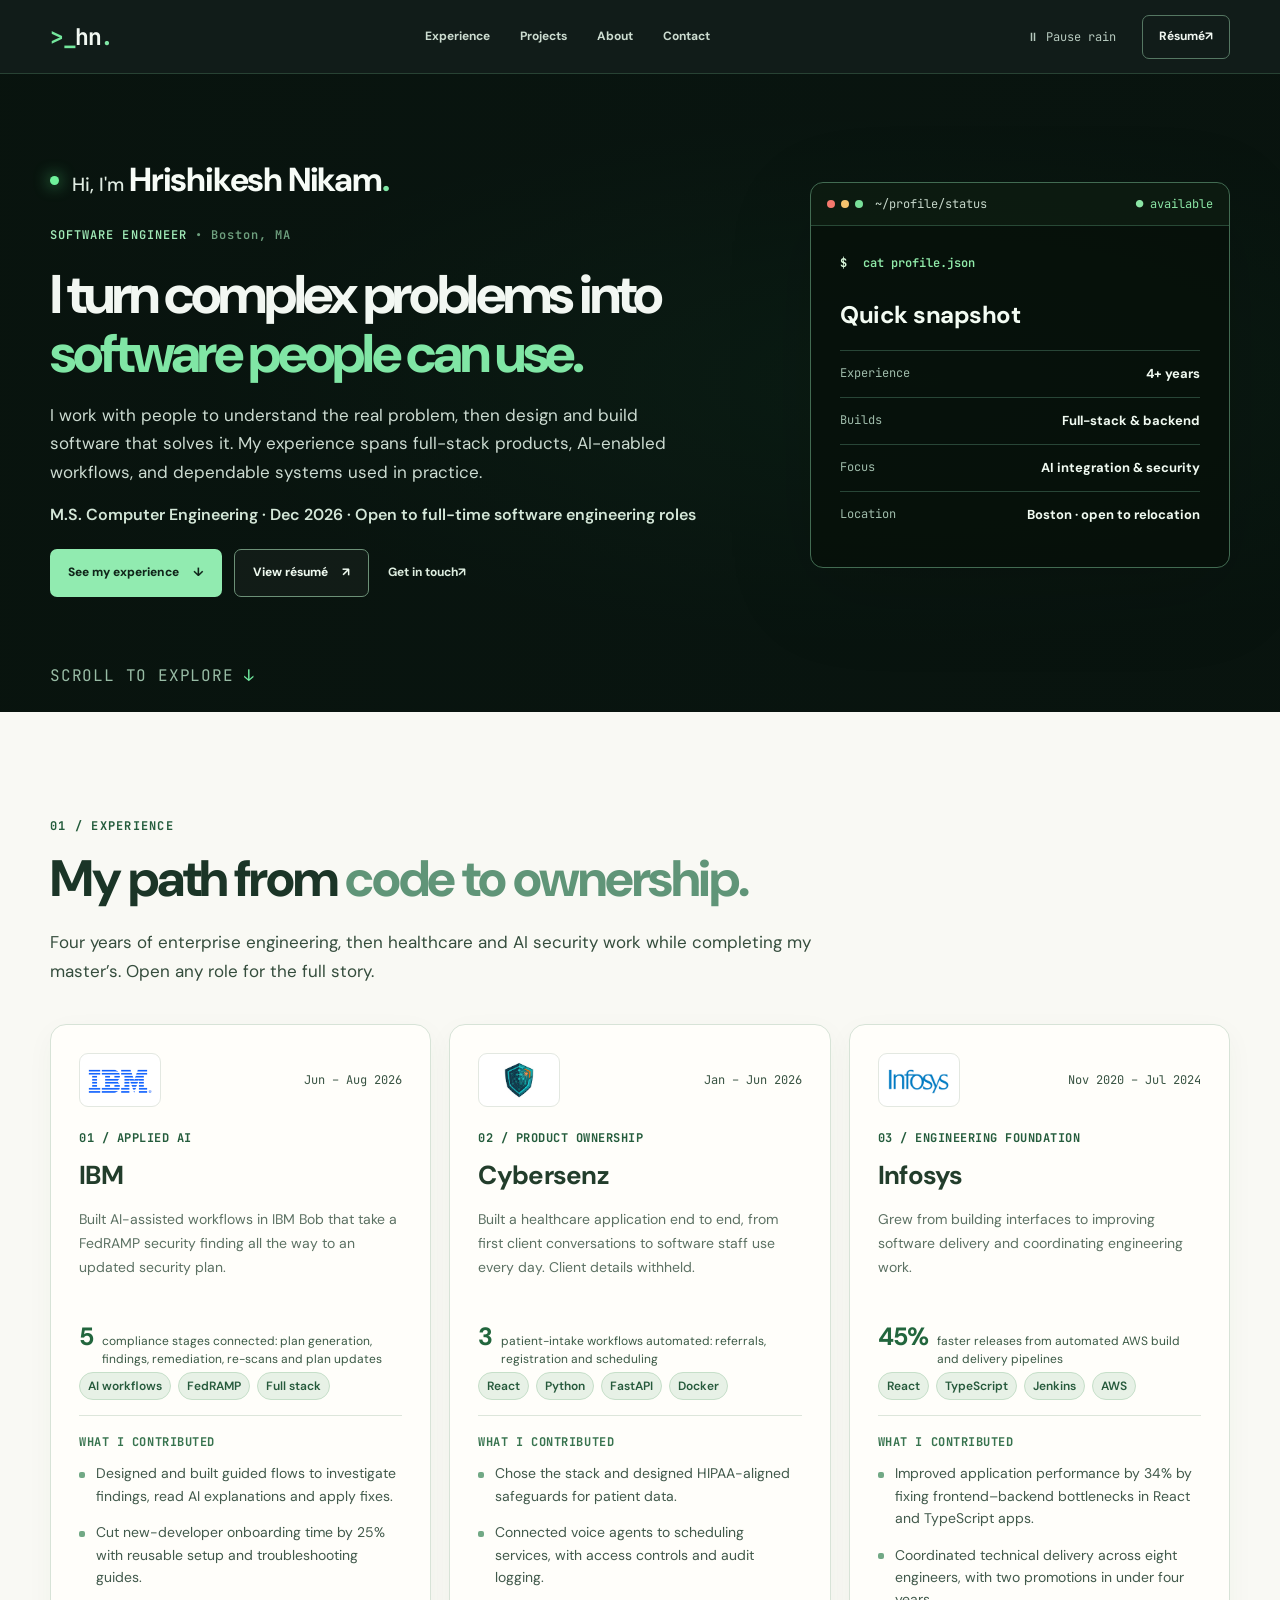
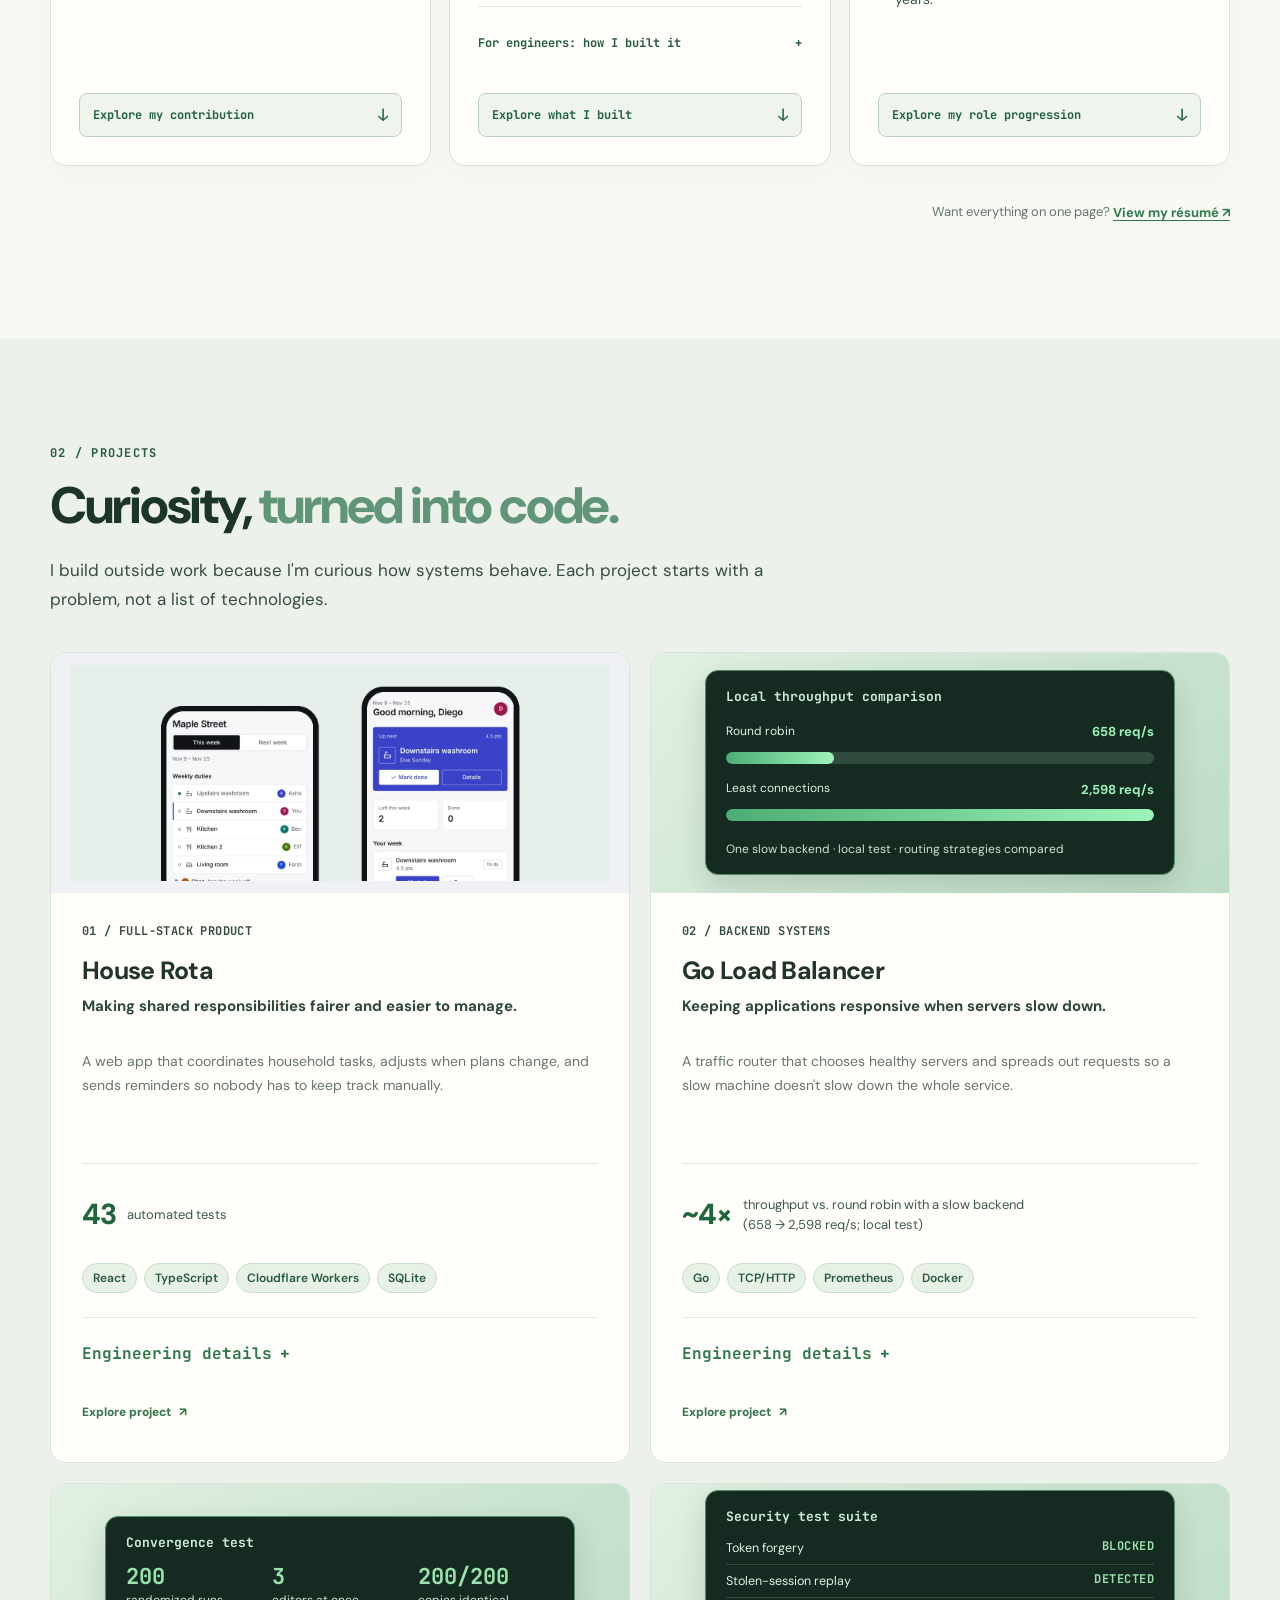
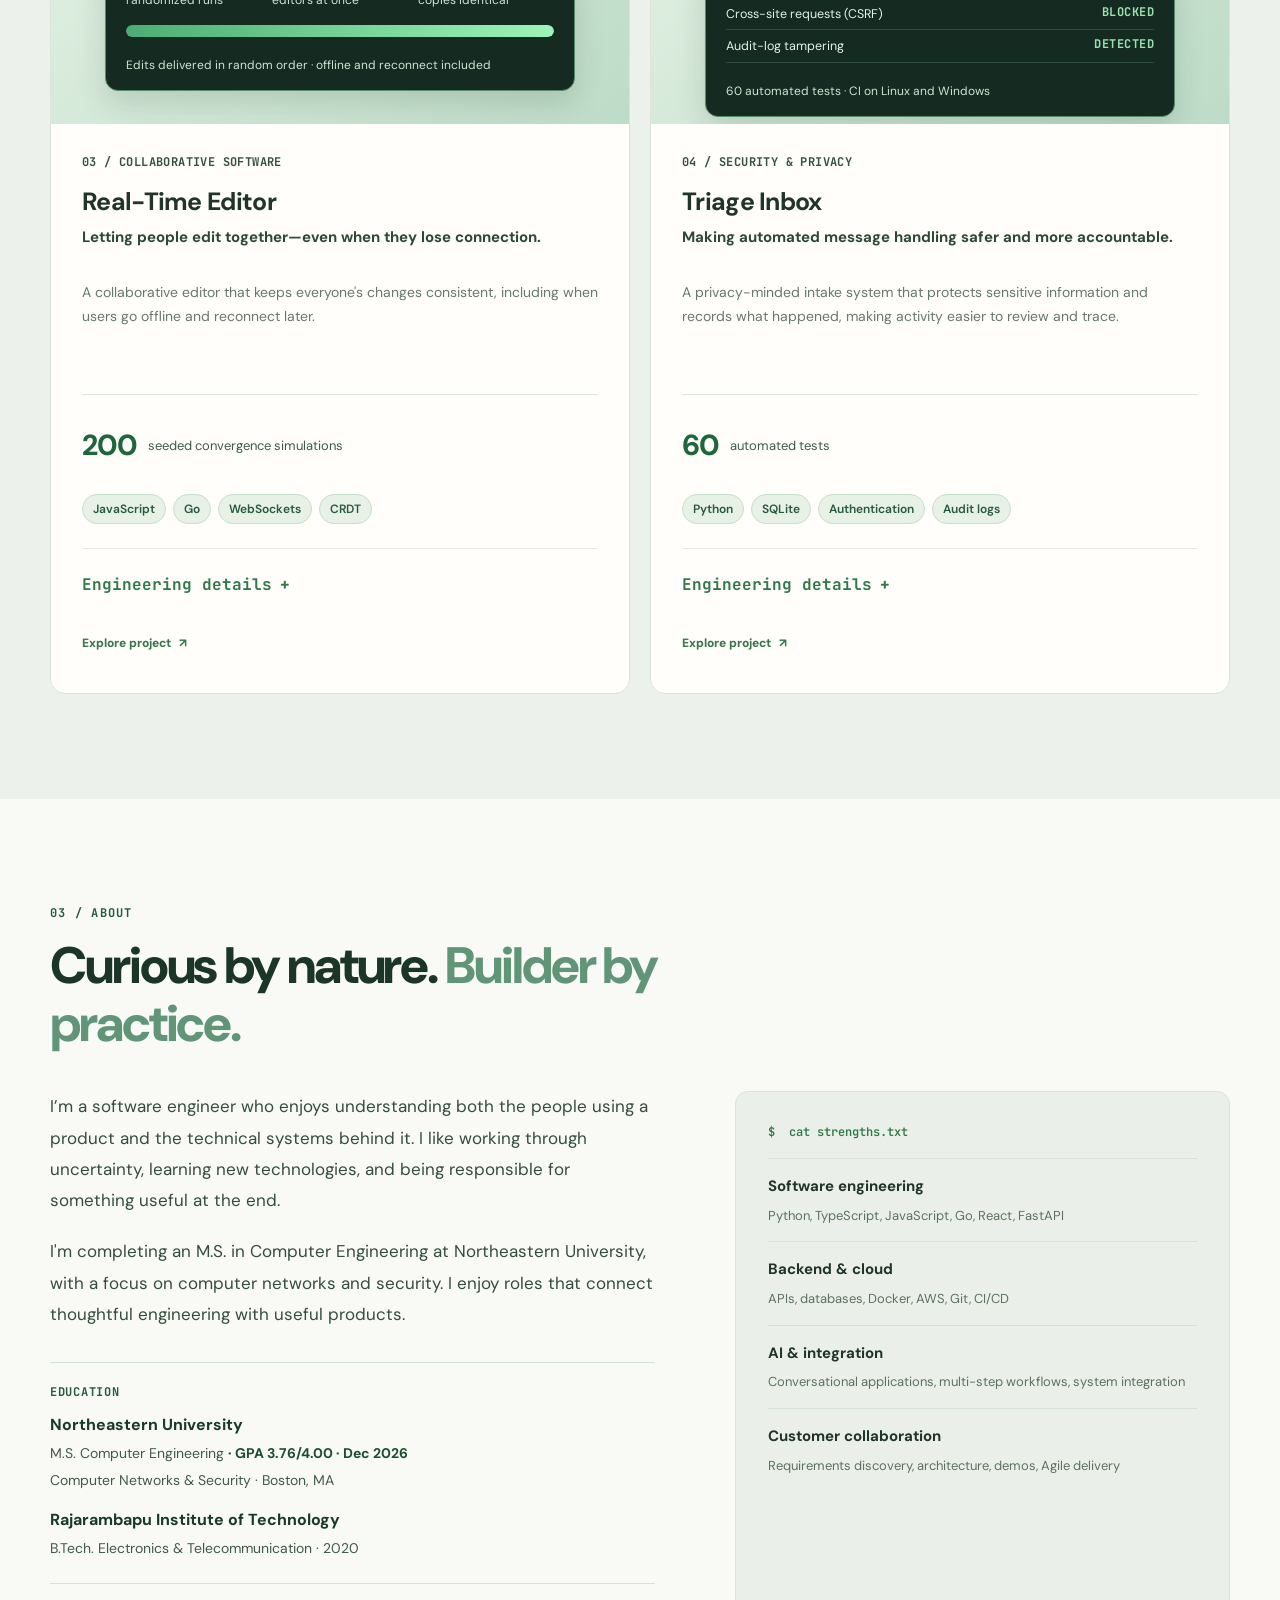
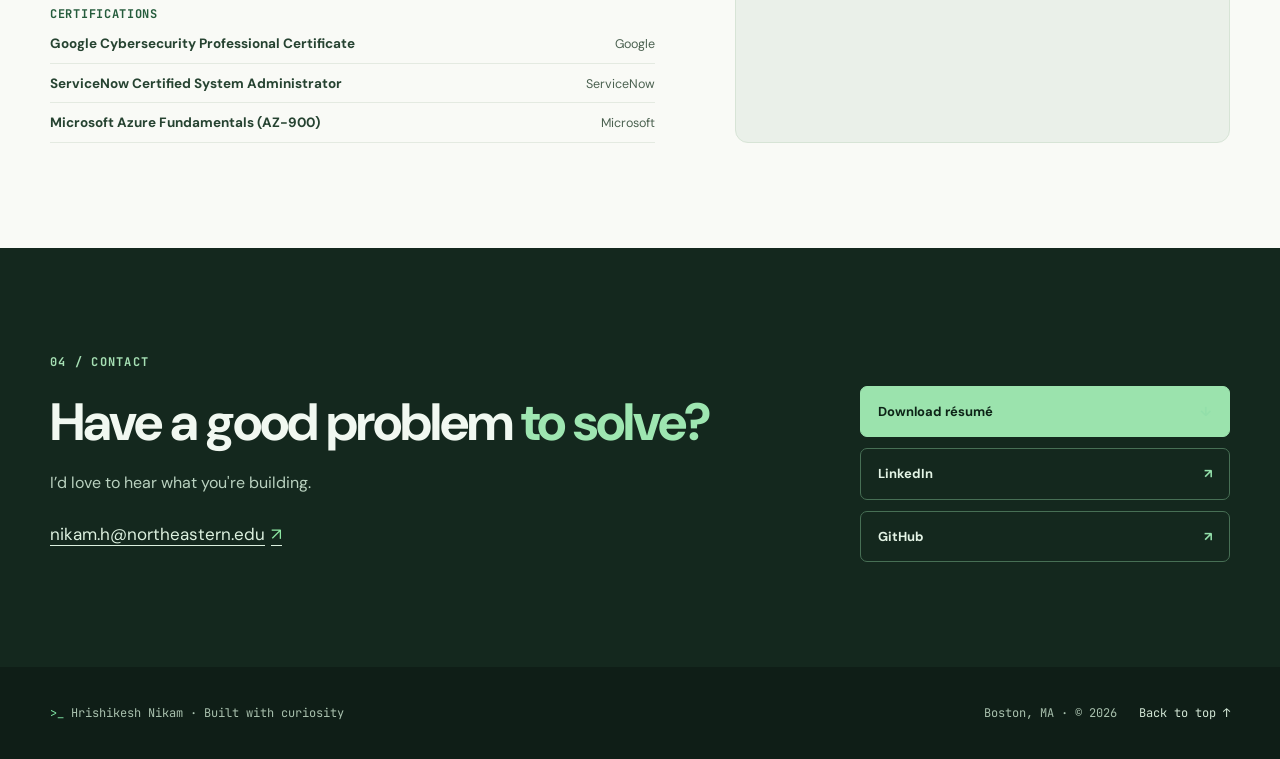
==== commit 6b8846db: "Portfolio redesign: real House Rota screenshot, privacy and accessibility fixes" ====
--- a/index.html
+++ b/index.html
@@ -40,19 +40,19 @@
 
 <section aria-labelledby="experience-title" class="section experience-section" id="experience"><div class="shell"><div class="section-intro journey-intro"><p class="kicker">01 / EXPERIENCE</p><h2 id="experience-title">My path from <em>code to ownership.</em></h2><p>Four years of enterprise engineering, then healthcare and AI security work while completing my master’s. Open any role for the full story.</p></div>
 <div aria-label="Career highlights" class="journey-grid">
-<article aria-labelledby="infosys-title" class="journey-card">
-<div class="journey-top"><div class="journey-logo"><img alt="Infosys logo" loading="lazy" src="assets/infosys-official.png"/></div><span class="journey-period">Nov 2020 – Jul 2024</span></div>
-<p class="journey-tag">01 / ENGINEERING FOUNDATION</p>
-<h3 id="infosys-title">Infosys</h3>
-<p class="journey-summary">Grew from building interfaces to improving software delivery and coordinating engineering work.</p>
-<div class="journey-metric"><strong>45%</strong><span>faster releases from automated AWS build and delivery pipelines</span></div><div class="tech-tags"><span>React</span><span>TypeScript</span><span>Jenkins</span><span>AWS</span></div><div aria-label="Key contributions at Infosys" class="journey-highlights">
+<article aria-labelledby="ibm-title" class="journey-card">
+<div class="journey-top"><div class="journey-logo"><img alt="IBM logo" loading="lazy" src="assets/ibm-official.png"/></div><span class="journey-period">Jun – Aug 2026</span></div>
+<p class="journey-tag">01 / APPLIED AI</p>
+<h3 id="ibm-title">IBM</h3>
+<p class="journey-summary">Built AI-assisted workflows in IBM Bob that take a FedRAMP security finding all the way to an updated security plan.</p>
+<div class="journey-metric"><strong>5</strong><span>compliance stages connected: plan generation, findings, remediation, re-scans and plan updates</span></div><div class="tech-tags"><span>AI workflows</span><span>FedRAMP</span><span>Full stack</span></div><div aria-label="Key contributions at IBM" class="journey-highlights">
 <h4>What I contributed</h4>
 <ul>
-<li>Improved application performance by 34% by fixing frontend–backend bottlenecks in React and TypeScript apps.</li>
-<li>Coordinated technical delivery across eight engineers, with two promotions in under four years.</li>
+<li>Designed and built guided flows to investigate findings, read AI explanations and apply fixes.</li>
+<li>Cut new-developer onboarding time by 25% with reusable setup and troubleshooting guides.</li>
 </ul>
 </div>
-<button aria-controls="journey-expanded" aria-expanded="false" class="journey-more-btn" data-journey="infosys" type="button">Explore my role progression <span aria-hidden="true">↓</span></button>
+<button aria-controls="journey-expanded" aria-expanded="false" class="journey-more-btn" data-journey="ibm" type="button">Explore my contribution <span aria-hidden="true">↓</span></button>
 </article>
 <article aria-labelledby="cybersenz-title" class="journey-card">
 <div class="journey-top"><div class="journey-logo"><img alt="Cybersenz logo" loading="lazy" src="assets/cybersenz-official.png"/></div><span class="journey-period">Jan – Jun 2026</span></div>
@@ -70,19 +70,19 @@
 
 <button aria-controls="journey-expanded" aria-expanded="false" class="journey-more-btn" data-journey="cybersenz" type="button">Explore what I built <span aria-hidden="true">↓</span></button>
 </article>
-<article aria-labelledby="ibm-title" class="journey-card">
-<div class="journey-top"><div class="journey-logo"><img alt="IBM logo" loading="lazy" src="assets/ibm-official.png"/></div><span class="journey-period">Jun – Aug 2026</span></div>
-<p class="journey-tag">03 / APPLIED AI</p>
-<h3 id="ibm-title">IBM</h3>
-<p class="journey-summary">Built AI-assisted workflows in IBM Bob that take a FedRAMP security finding all the way to an updated security plan.</p>
-<div class="journey-metric"><strong>5</strong><span>compliance stages connected: plan generation, findings, remediation, re-scans and plan updates</span></div><div class="tech-tags"><span>AI workflows</span><span>FedRAMP</span><span>Full stack</span></div><div aria-label="Key contributions at IBM" class="journey-highlights">
+<article aria-labelledby="infosys-title" class="journey-card">
+<div class="journey-top"><div class="journey-logo"><img alt="Infosys logo" loading="lazy" src="assets/infosys-official.png"/></div><span class="journey-period">Nov 2020 – Jul 2024</span></div>
+<p class="journey-tag">03 / ENGINEERING FOUNDATION</p>
+<h3 id="infosys-title">Infosys</h3>
+<p class="journey-summary">Grew from building interfaces to improving software delivery and coordinating engineering work.</p>
+<div class="journey-metric"><strong>45%</strong><span>faster releases from automated AWS build and delivery pipelines</span></div><div class="tech-tags"><span>React</span><span>TypeScript</span><span>Jenkins</span><span>AWS</span></div><div aria-label="Key contributions at Infosys" class="journey-highlights">
 <h4>What I contributed</h4>
 <ul>
-<li>Designed and built guided flows to investigate findings, read AI explanations and apply fixes.</li>
-<li>Cut new-developer onboarding time by 25% with reusable setup and troubleshooting guides.</li>
+<li>Improved application performance by 34% by fixing frontend–backend bottlenecks in React and TypeScript apps.</li>
+<li>Coordinated technical delivery across eight engineers, with two promotions in under four years.</li>
 </ul>
 </div>
-<button aria-controls="journey-expanded" aria-expanded="false" class="journey-more-btn" data-journey="ibm" type="button">Explore my contribution <span aria-hidden="true">↓</span></button>
+<button aria-controls="journey-expanded" aria-expanded="false" class="journey-more-btn" data-journey="infosys" type="button">Explore my role progression <span aria-hidden="true">↓</span></button>
 </article>
 </div>
 <section aria-label="Additional professional experience" class="journey-expanded" hidden="" id="journey-expanded" tabindex="-1">
